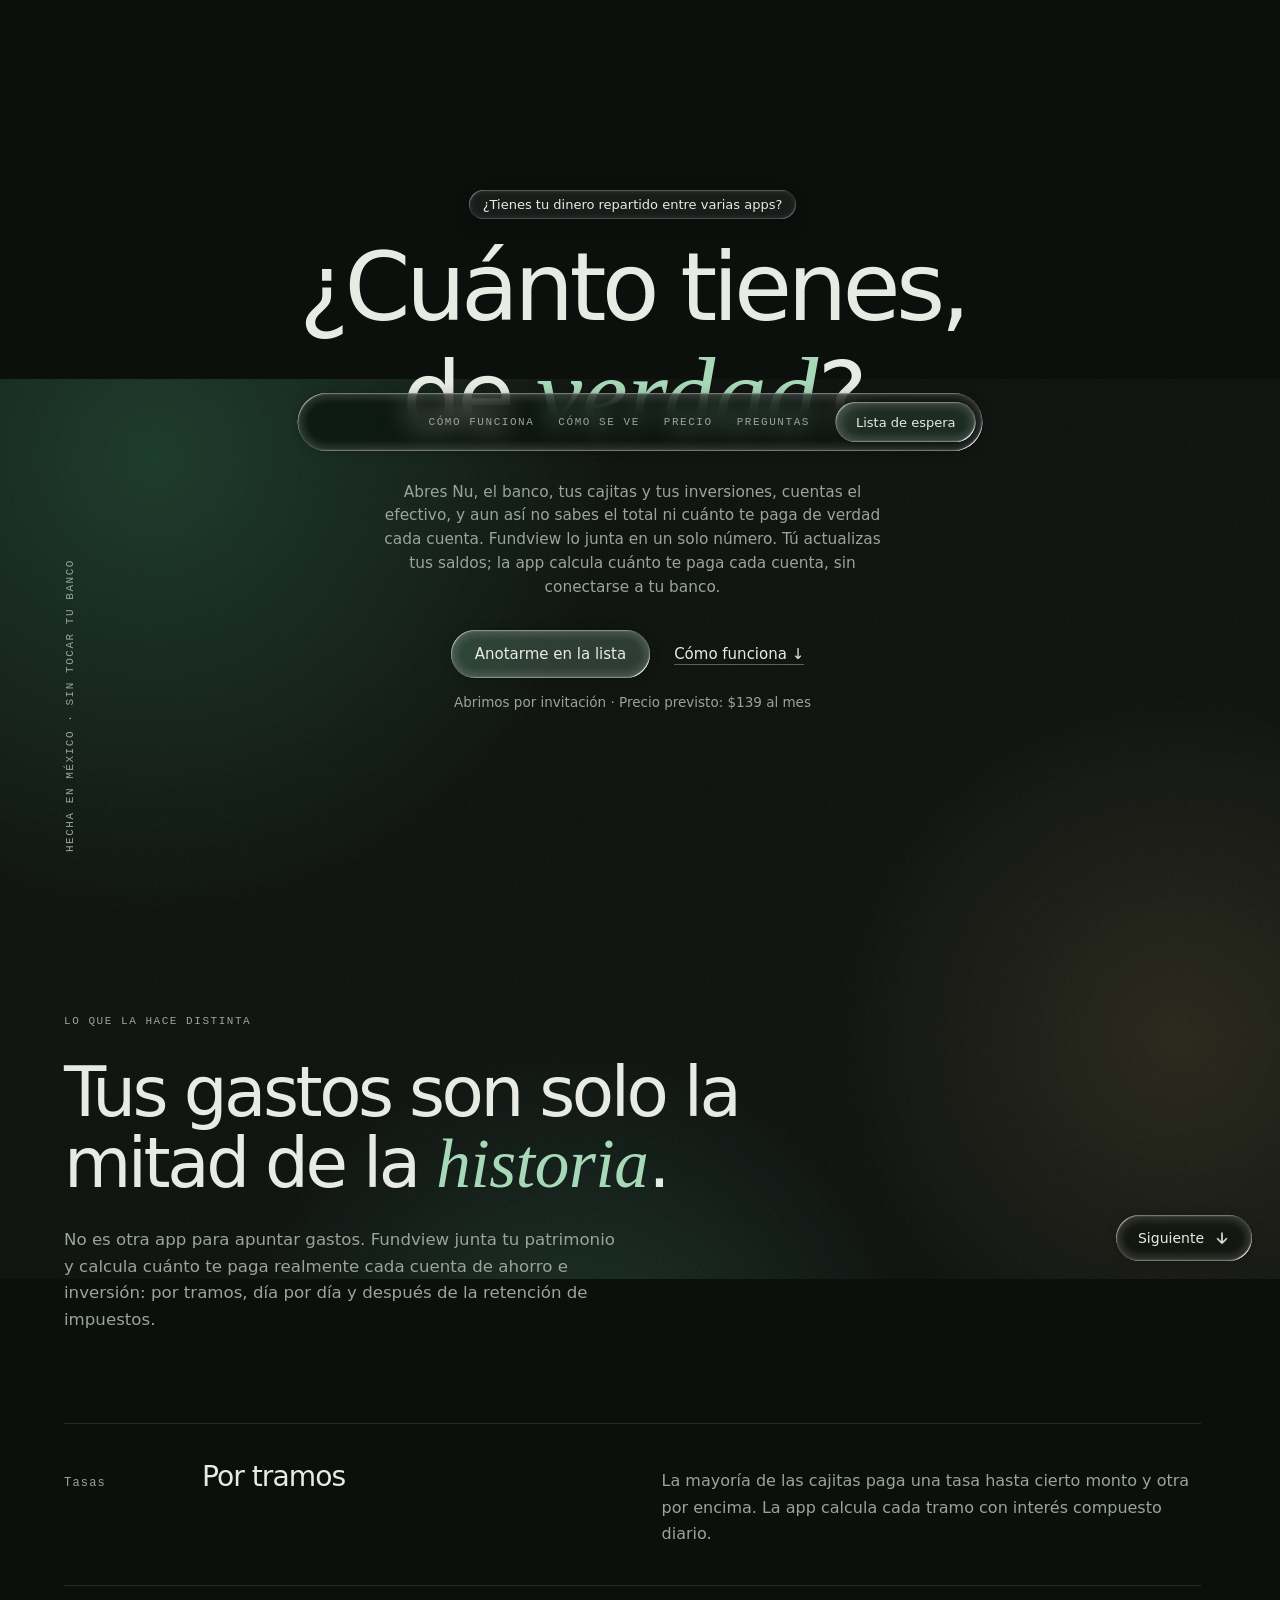
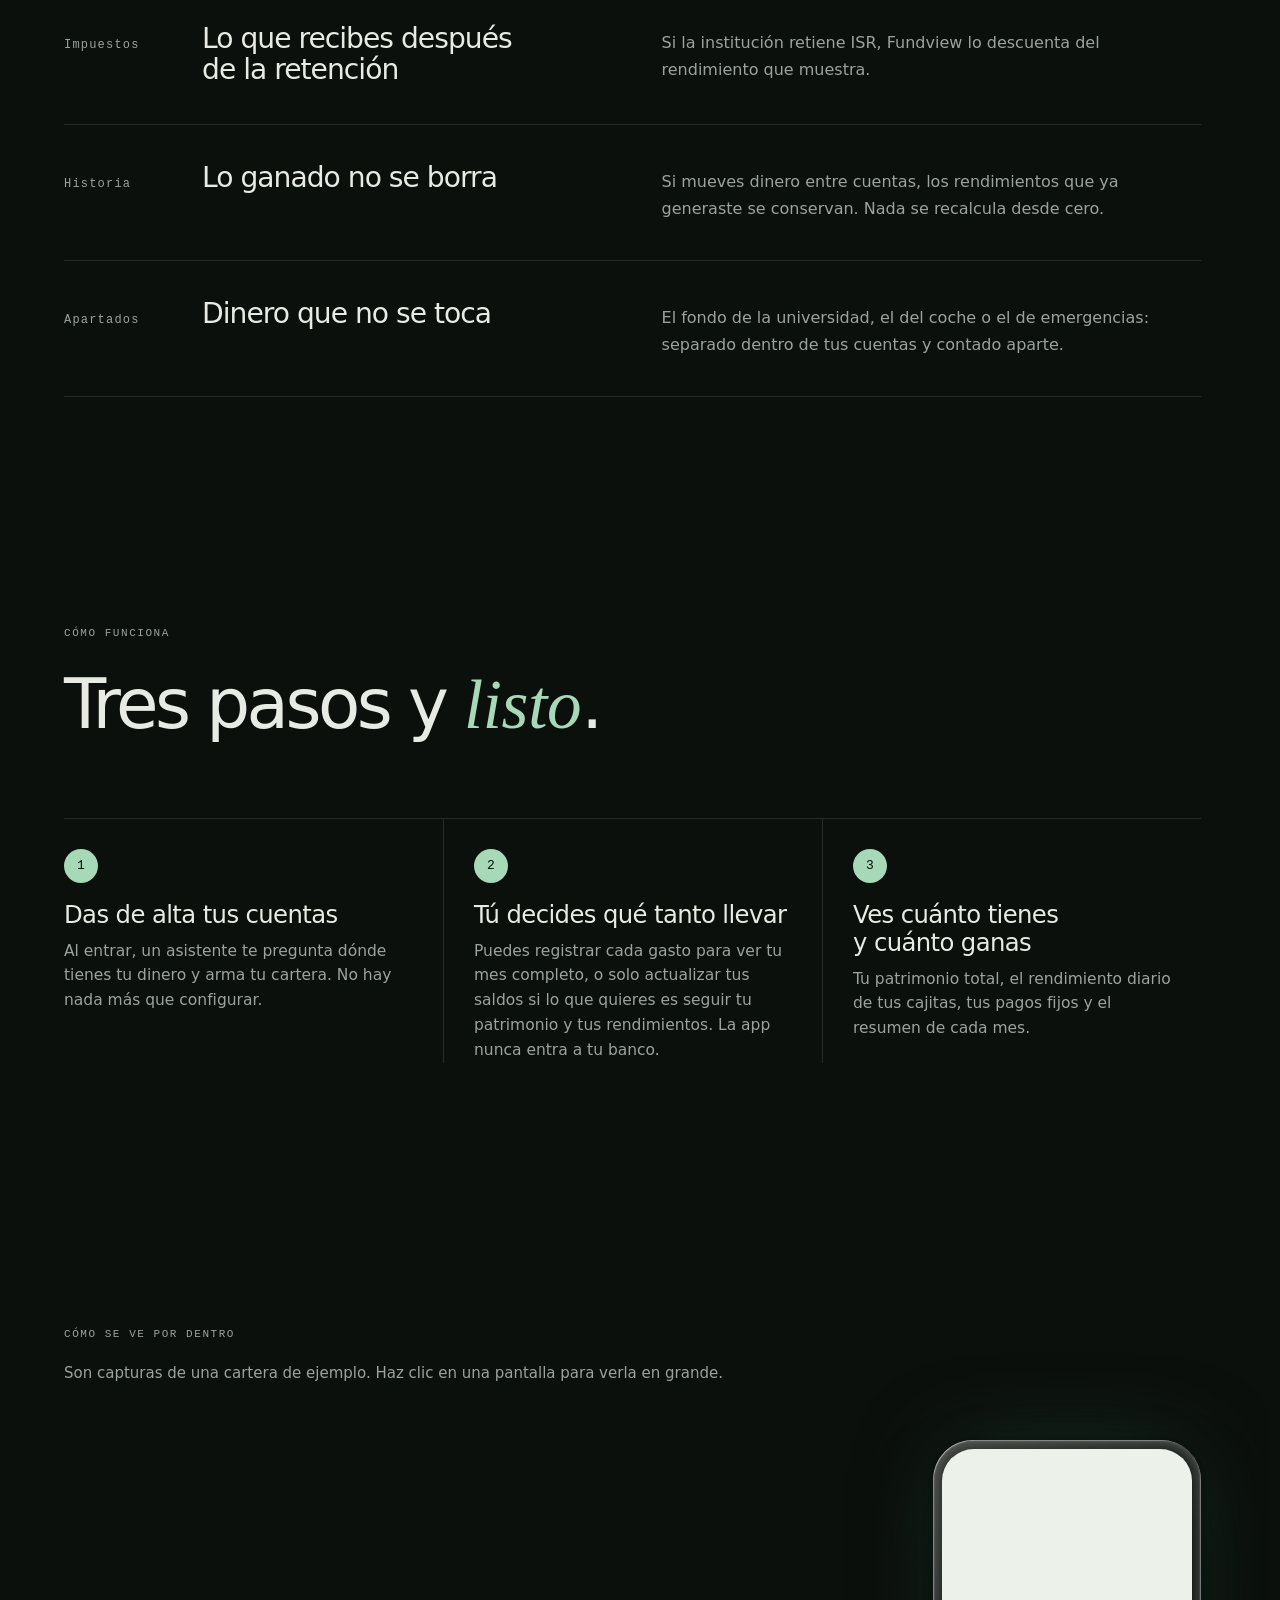
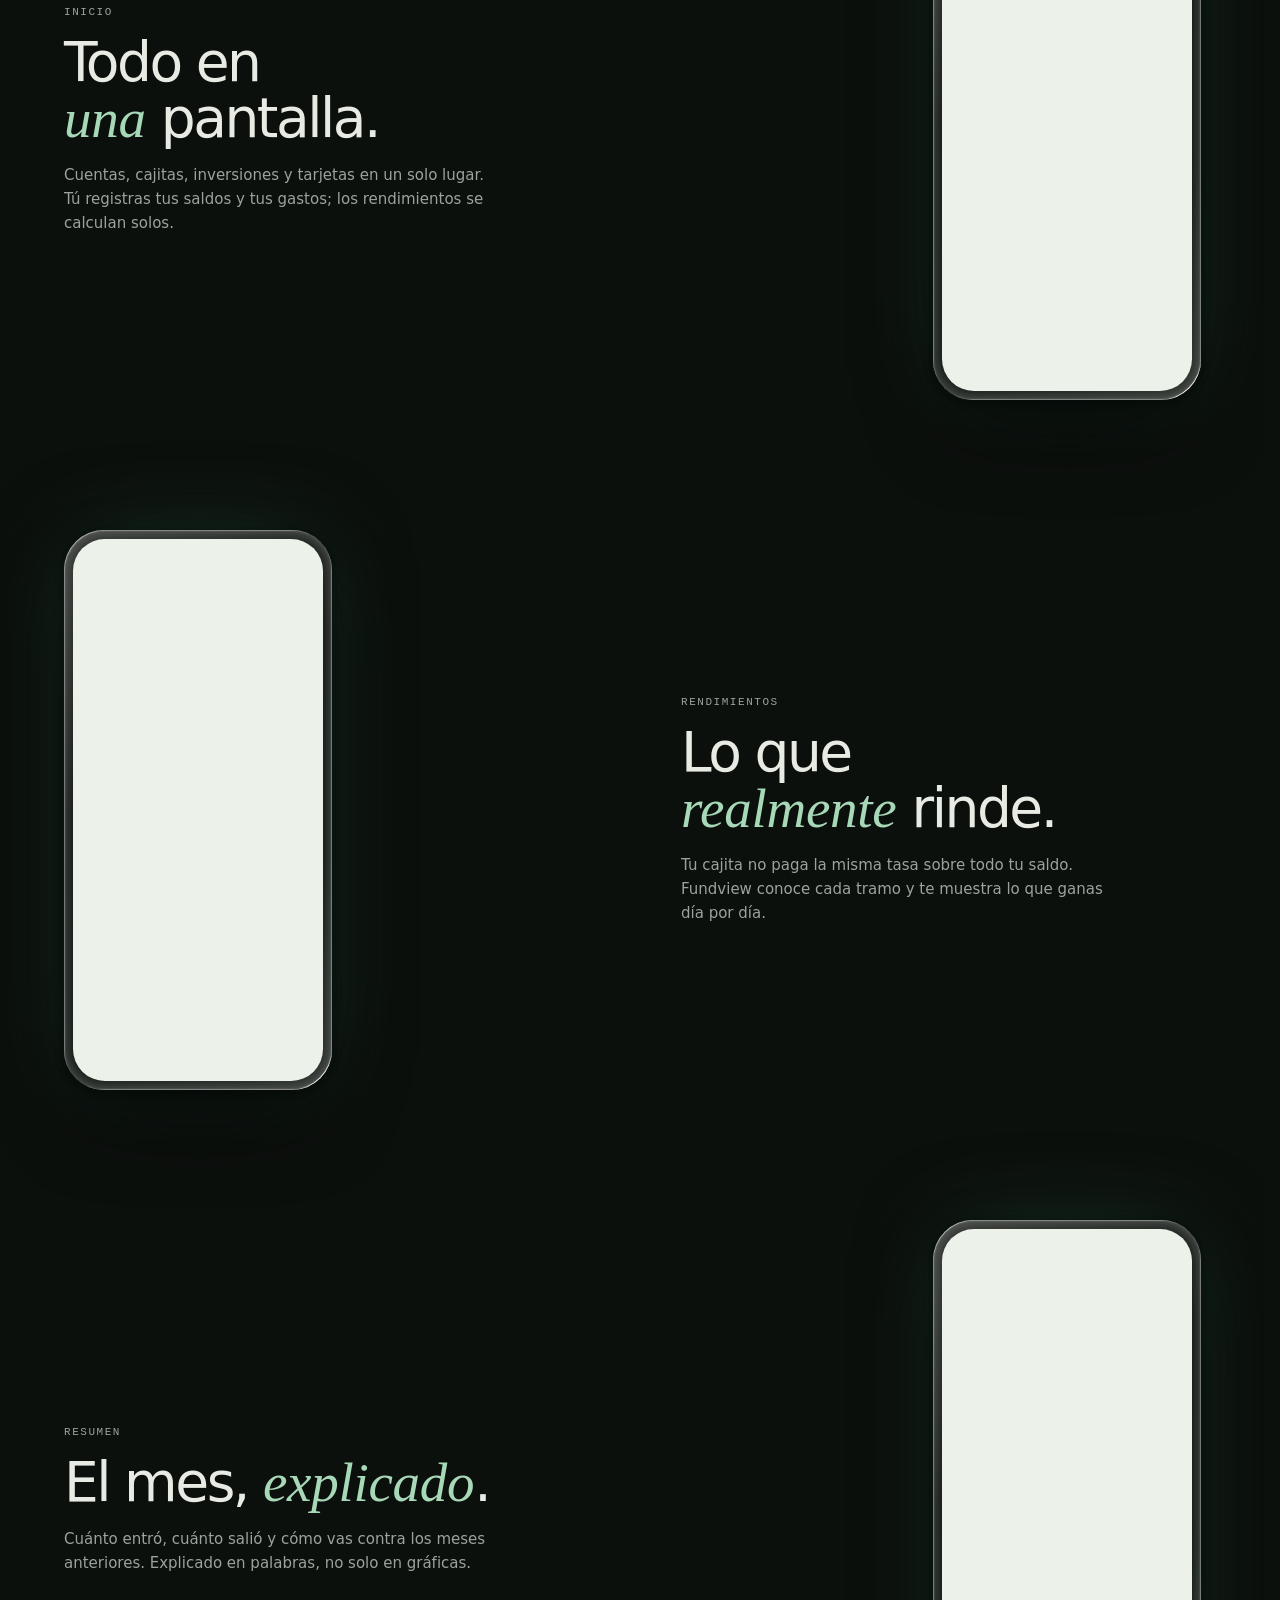
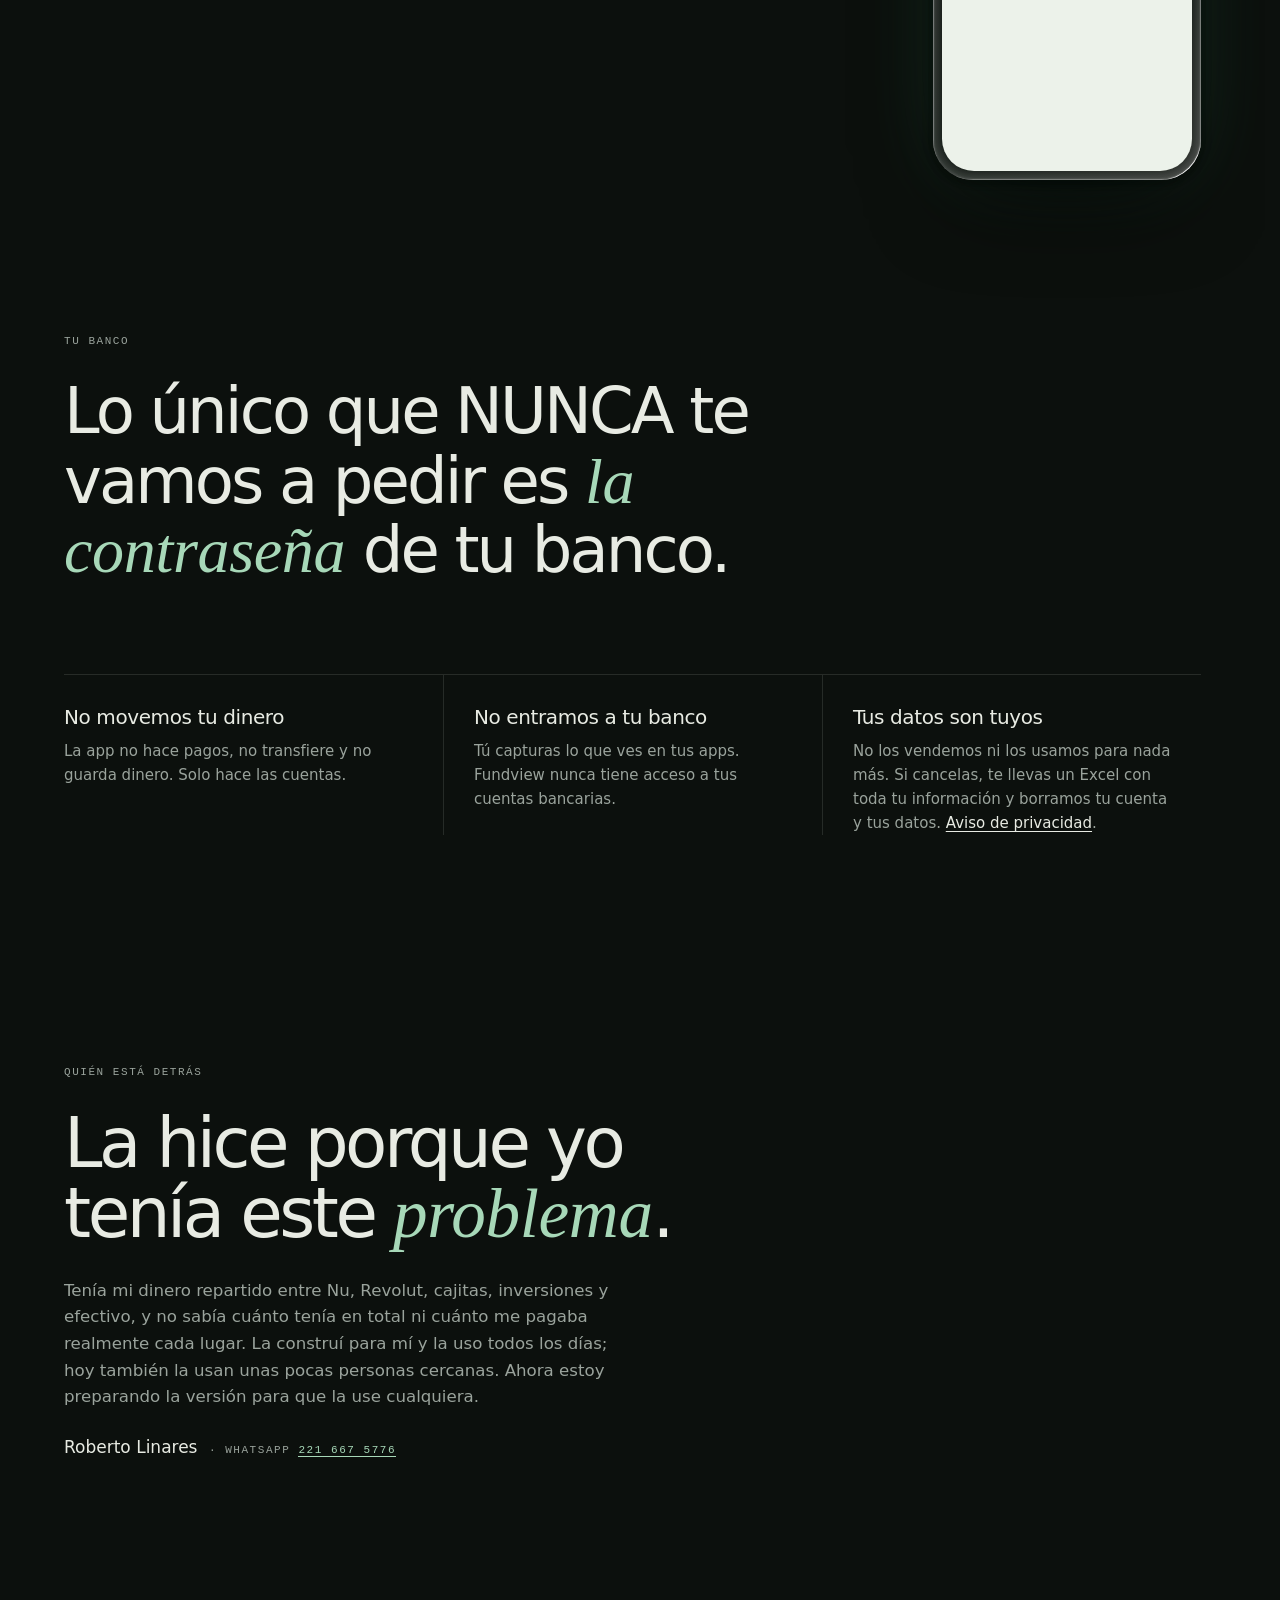
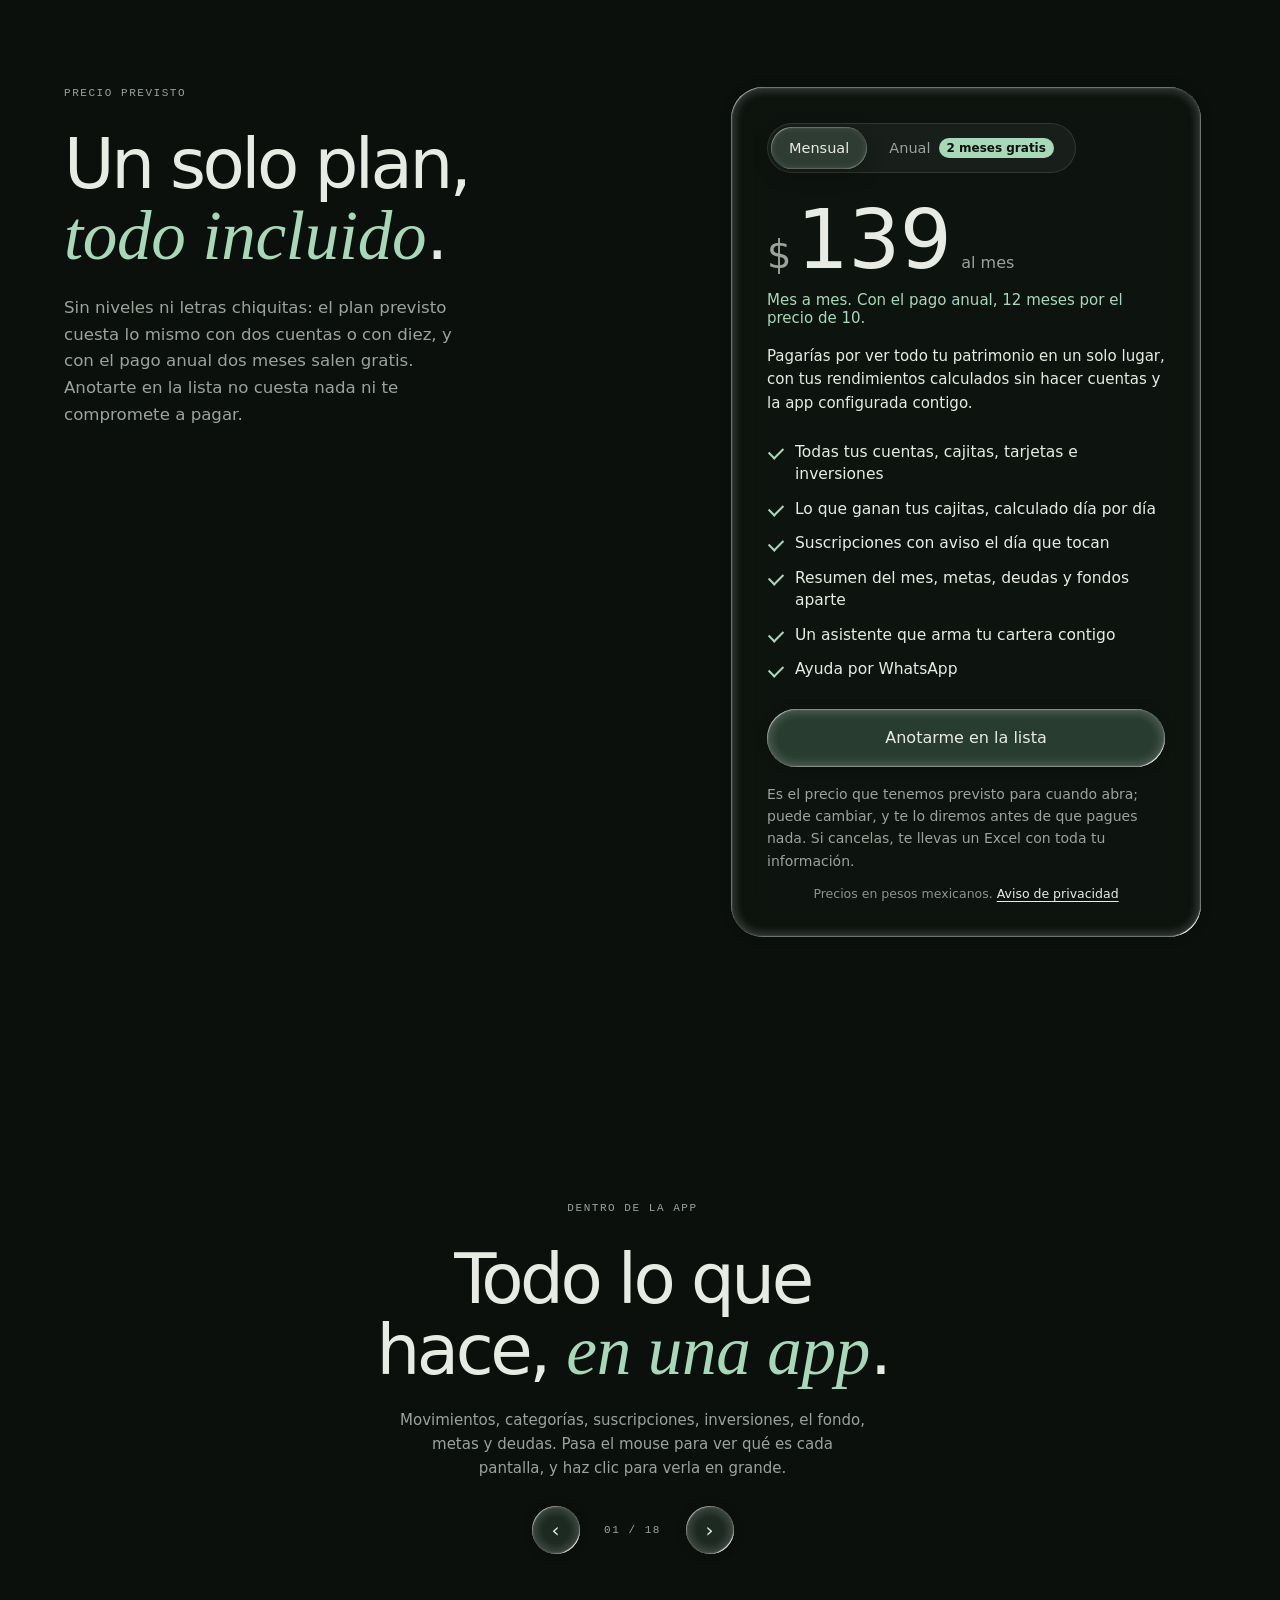
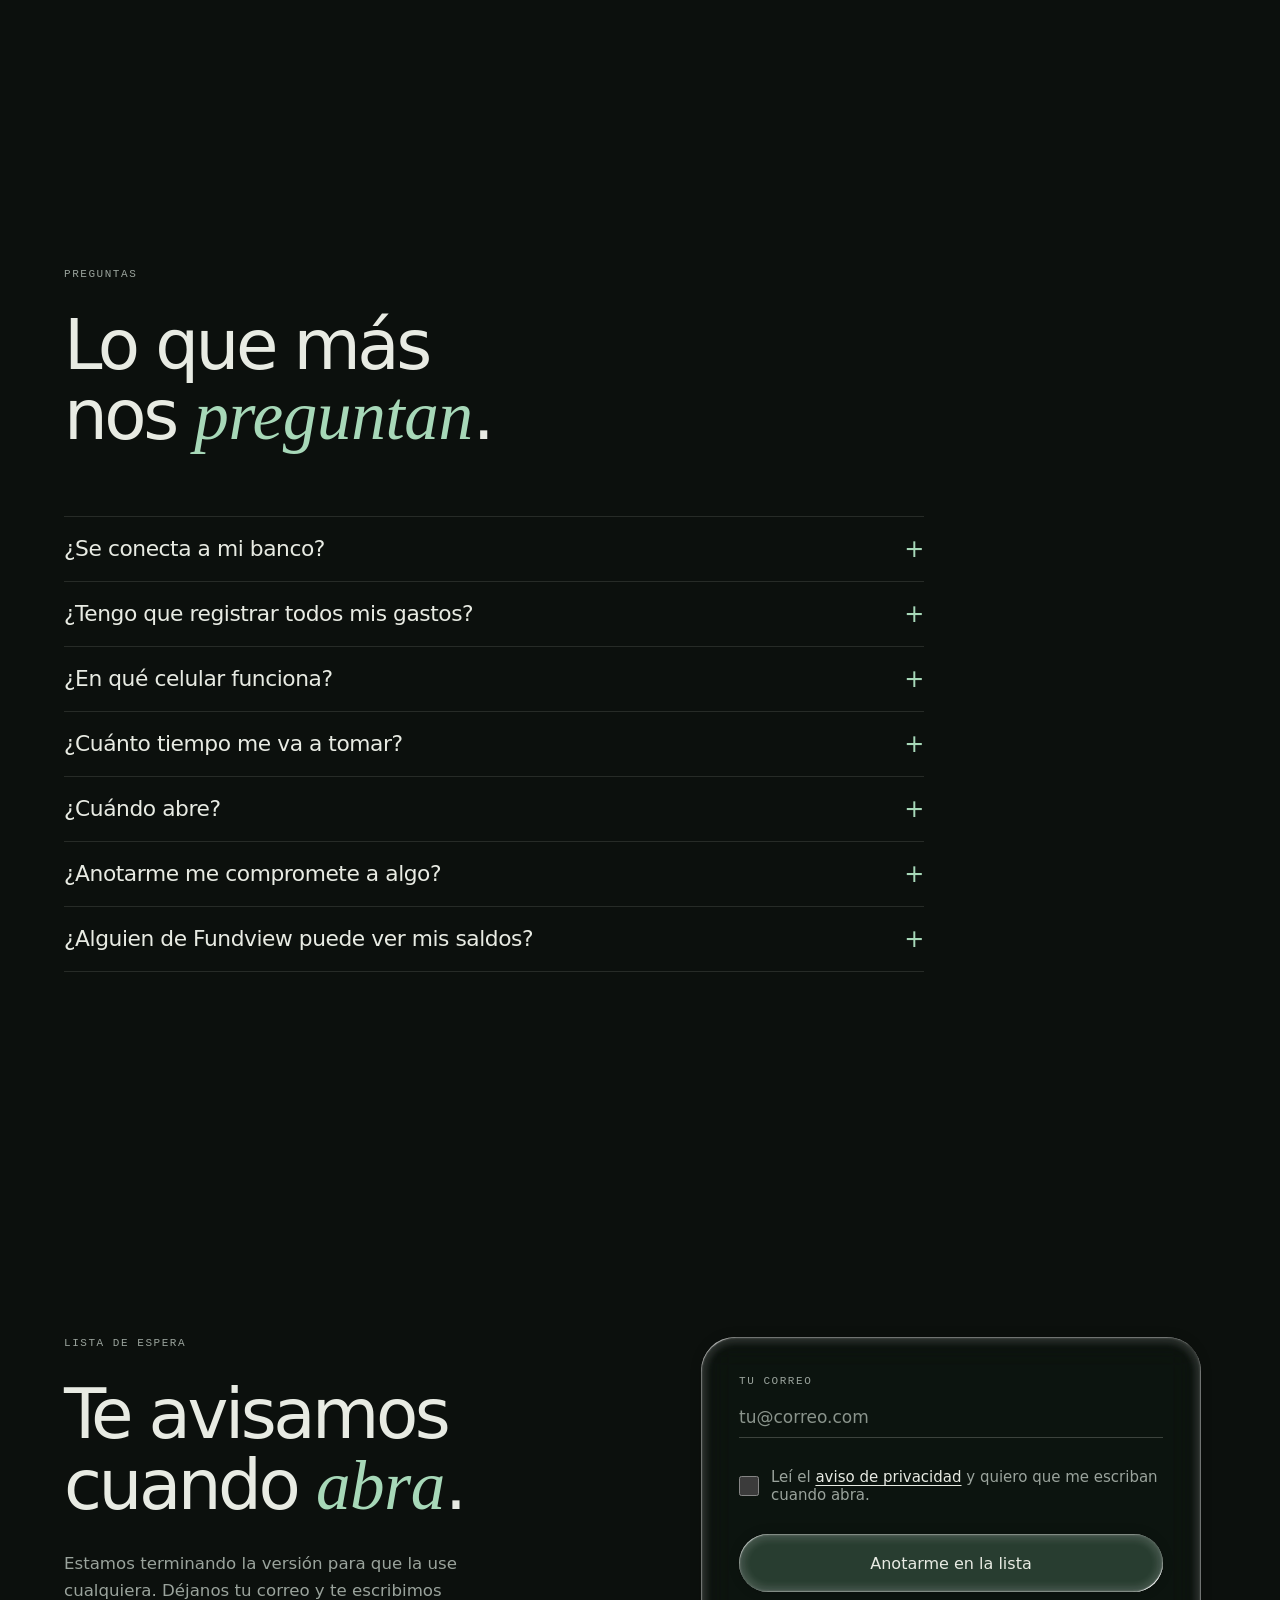
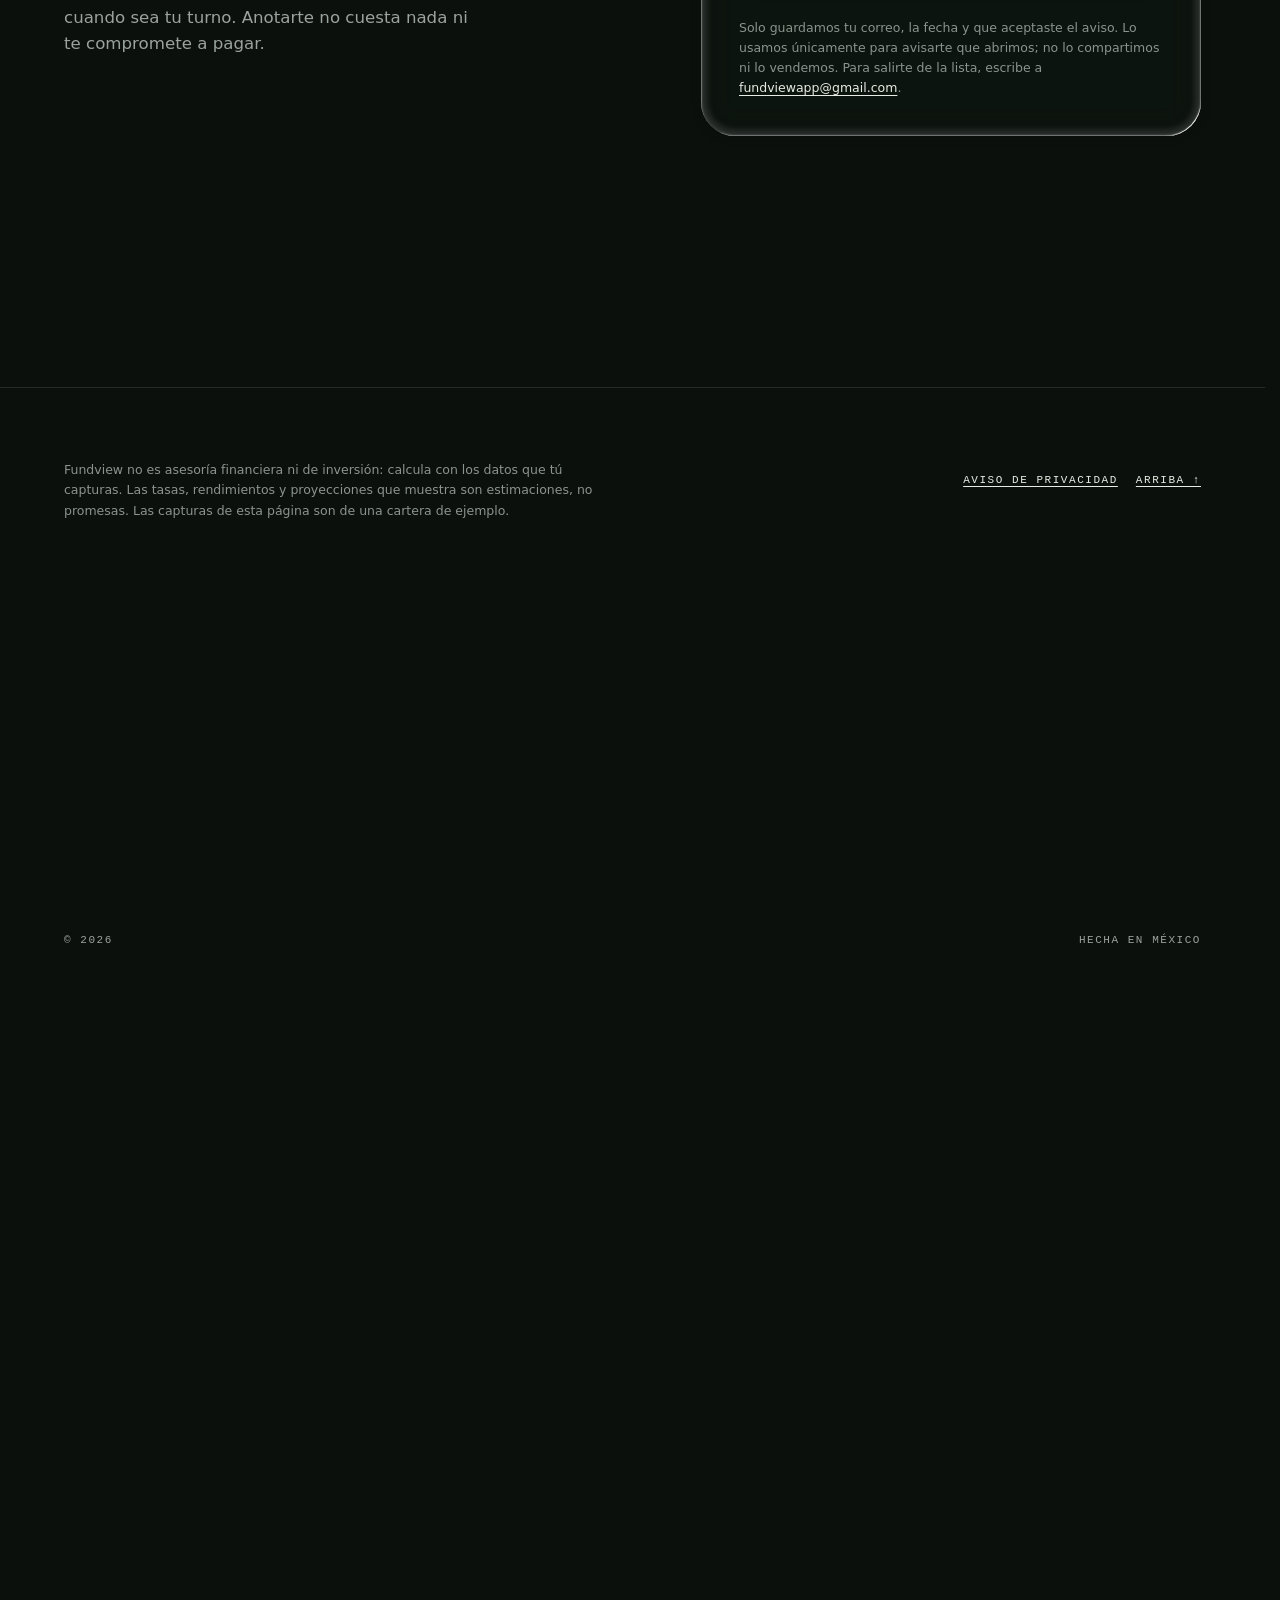
==== index.html @ d8552a8b "Marca nueva en la landing: firma de la dona en el menu y el pie, favicon e icono para iPhone del kit" ====
<!doctype html>
<html lang="es">
<head>
<meta charset="utf-8">
<meta name="viewport" content="width=device-width, initial-scale=1, viewport-fit=cover">
<title>Fundview</title>
<meta name="description" content="Tus cuentas, cajitas e inversiones en una sola pantalla, con tu patrimonio total y lo que has ganado. Sin pedirte la contraseña de tu banco.">
<meta name="theme-color" content="#0c100d">
<!-- seguridad: solo archivos de este sitio; sin scripts ni estilos en línea -->
<meta http-equiv="Content-Security-Policy" content="default-src 'none'; script-src 'self'; style-src 'self'; font-src 'self'; img-src 'self' data:; connect-src https://firestore.googleapis.com; worker-src 'none'; object-src 'none'; base-uri 'none'; form-action 'none'">
<meta name="referrer" content="strict-origin-when-cross-origin">
<!-- que los buscadores no la indexen todavía -->
<meta name="robots" content="noindex, nofollow">
<!-- la tarjeta que sale al mandar la liga por WhatsApp -->
<meta property="og:type" content="website">
<meta property="og:title" content="Fundview — ¿Cuánto tienes, de verdad?">
<meta property="og:description" content="Nu, Revolut, tus cajitas, tus inversiones y tu efectivo en una sola pantalla, y cuánto has ganado.">
<meta property="og:url" content="https://fundview.mx/">
<meta property="og:image" content="https://fundview.mx/og.jpg">
<meta property="og:image:width" content="1200">
<meta property="og:image:height" content="630">
<meta property="og:locale" content="es_MX">
<meta name="twitter:card" content="summary_large_image">
<link rel="icon" href="favicon.ico" sizes="32x32">
<link rel="icon" href="favicon.svg" type="image/svg+xml">
<link rel="apple-touch-icon" href="apple-touch-icon.png">
<link rel="stylesheet" href="estilos.css">
</head>
<body>

<svg class="svg-filtros" width="0" height="0" aria-hidden="true" focusable="false"><defs id="filtros-vidrio"></defs></svg>

<div class="ambiente" aria-hidden="true"><div class="blob b1"></div><div class="blob b2"></div><div class="blob b3"></div><div class="grano"></div></div>
<div class="progreso" aria-hidden="true"><i></i></div>

<header class="nav vidrio" id="nav">
  <a class="marca" href="#top"><img src="assets/marca/fundview-horizontal-oscuro.svg" alt="Fundview" width="83" height="24"></a>
  <nav class="nav-links" aria-label="Secciones">
    <a href="#como">Cómo funciona</a>
    <a href="#dentro">Cómo se ve</a>
    <a href="#precio">Precio</a>
    <a href="#preguntas">Preguntas</a>
  </nav>
  <a class="liquido vidrio" href="#lugar">Lista de espera</a>
  <button class="menu-btn" id="menu-btn" type="button" aria-expanded="false" aria-controls="menu-panel" aria-label="Abrir el menú"><span></span><span></span></button>
</header>
<nav class="menu-panel vidrio" id="menu-panel" aria-label="Menú" hidden>
  <a href="#como">Cómo funciona</a>
  <a href="#dentro">Cómo se ve</a>
  <a href="#todo">Todo lo que hace</a>
  <a href="#precio">Precio</a>
  <a href="#preguntas">Preguntas</a>
  <a href="#lugar">Anotarme en la lista</a>
</nav>

<main>

  <!-- 1 · hero -->
  <section class="hero" id="top">
    <div class="orbita" aria-hidden="true">
      <svg class="anillos" id="anillos">
        <defs>
          <linearGradient id="gradRayo" gradientUnits="userSpaceOnUse" x1="0" y1="0" x2="1" y2="0">
            <stop offset="0" stop-color="#a7d8b8" stop-opacity="0"/>
            <stop offset="1" stop-color="#a7d8b8" stop-opacity=".7"/>
          </linearGradient>
        </defs>
        <ellipse id="anilloA"/><ellipse id="anilloB"/>
        <g id="rayos"></g><g id="chispas"></g>
      </svg>
      <div id="chips"></div>
    </div>
    <div class="destello" aria-hidden="true"></div>

    <div class="hero-centro">
      <p class="hero-eyebrow"><span>¿Tienes tu dinero repartido entre varias apps?</span></p>
      <h1 class="hero-titulo">
        <span class="linea"><span>¿Cuánto tienes,</span></span>
        <span class="linea"><span>de <em>verdad</em>?</span></span>
      </h1>
      <p class="hero-sub"><span>Abres Nu, el banco, tus cajitas y tus inversiones, cuentas el efectivo, y aun así no sabes el total ni cuánto te paga de verdad cada cuenta. Fundview lo junta en un solo número. Tú actualizas tus saldos; la app calcula cuánto te paga cada cuenta, sin conectarse a tu banco.</span></p>
      <div class="hero-ctas">
        <a class="liquido vidrio medio" href="#lugar">Anotarme en la lista</a>
        <a class="boton-texto" href="#como">Cómo funciona ↓</a>
      </div>
      <p class="hero-precio">Abrimos por invitación · Precio previsto: $139 al mes</p>
    </div>

    <div class="numero-wrap">
      <div class="numero-in">
        <span class="numero-ejemplo">Cartera de ejemplo</span>
        <div class="numero" id="numero" aria-hidden="true"><span class="signo">$</span>0<span class="cent">.00</span></div>
        <div class="numero-et">Así se ve todo tu dinero, en un número</div>
        <div class="numero-ganado" id="ganado">+$14,884.64 <span>ganado este año</span></div>
      </div>
    </div>

    <div class="hero-capa">
      <div class="vertical mono">Hecha en México · Sin tocar tu banco</div>
    </div>
  </section>

  <!-- 1b · lo que la hace distinta -->
  <section class="seccion" id="distinta">
    <span class="kicker mono" data-rev>Lo que la hace distinta</span>
    <h2 class="titulo-grande" data-rev>Tus gastos son solo la mitad de la <em>historia</em>.</h2>
    <p class="lead" data-rev>No es otra app para apuntar gastos. Fundview junta tu patrimonio y calcula cuánto te paga realmente cada cuenta de ahorro e inversión: por tramos, día por día y después de la retención de impuestos.</p>
    <div class="filas">
      <div class="fila" data-rev><span class="n">Tasas</span><h3>Por tramos</h3>
        <p>La mayoría de las cajitas paga una tasa hasta cierto monto y otra por encima. La app calcula cada tramo con interés compuesto diario.</p></div>
      <div class="fila" data-rev><span class="n">Impuestos</span><h3>Lo que recibes después de la retención</h3>
        <p>Si la institución retiene ISR, Fundview lo descuenta del rendimiento que muestra.</p></div>
      <div class="fila" data-rev><span class="n">Historia</span><h3>Lo ganado no se borra</h3>
        <p>Si mueves dinero entre cuentas, los rendimientos que ya generaste se conservan. Nada se recalcula desde cero.</p></div>
      <div class="fila" data-rev><span class="n">Apartados</span><h3>Dinero que no se toca</h3>
        <p>El fondo de la universidad, el del coche o el de emergencias: separado dentro de tus cuentas y contado aparte.</p></div>
    </div>
  </section>

  <!-- 1c · cómo funciona -->
  <section class="seccion como" id="como">
    <span class="kicker mono" data-rev>Cómo funciona</span>
    <h2 class="titulo-grande" data-rev>Tres pasos y <em>listo</em>.</h2>
    <ol class="pasos">
      <li class="paso" data-rev><span class="n">1</span><h3>Das de alta tus cuentas</h3>
        <p>Al entrar, un asistente te pregunta dónde tienes tu dinero y arma tu cartera. No hay nada más que configurar.</p></li>
      <li class="paso" data-rev><span class="n">2</span><h3>Tú decides qué tanto llevar</h3>
        <p>Puedes registrar cada gasto para ver tu mes completo, o solo actualizar tus saldos si lo que quieres es seguir tu patrimonio y tus rendimientos. La app nunca entra a tu banco.</p></li>
      <li class="paso" data-rev><span class="n">3</span><h3>Ves cuánto tienes y cuánto ganas</h3>
        <p>Tu patrimonio total, el rendimiento diario de tus cajitas, tus pagos fijos y el resumen de cada mes.</p></li>
    </ol>
  </section>

  <!-- 2 · por dentro -->
  <section class="dentro" id="dentro">
    <div class="dentro-kicker mono"><span>Cómo se ve por dentro</span></div>
    <p class="nota-caps">Son capturas de una cartera de ejemplo. <span class="solo-fino">Haz clic en una pantalla</span><span class="solo-tactil">Toca una pantalla</span> para verla en grande.</p>
    <div class="dentro-grid">
      <div class="capitulos">
        <article class="cap">
          <div class="cap-txt">
            <span class="num mono">Inicio</span>
            <h2>Todo en <em>una</em> pantalla.</h2>
            <p>Cuentas, cajitas, inversiones y tarjetas en un solo lugar. Tú registras tus saldos y tus gastos; los rendimientos se calculan solos.</p>
          </div>
          <button class="mini-tel" type="button" aria-label="Ver en grande: inicio"><img src="assets/grandes/01.webp" alt="Inicio de Fundview con el total de una cartera de ejemplo" loading="lazy"></button>
        </article>
        <article class="cap">
          <div class="cap-txt">
            <span class="num mono">Rendimientos</span>
            <h2>Lo que <em>realmente</em> rinde.</h2>
            <p>Tu cajita no paga la misma tasa sobre todo tu saldo. Fundview conoce cada tramo y te muestra lo que ganas día por día.</p>
          </div>
          <button class="mini-tel" type="button" aria-label="Ver en grande: rendimientos"><img src="assets/grandes/03.webp" alt="Cuentas con su rendimiento por tramos" loading="lazy"></button>
        </article>
        <article class="cap">
          <div class="cap-txt">
            <span class="num mono">Resumen</span>
            <h2>El mes, <em>explicado</em>.</h2>
            <p>Cuánto entró, cuánto salió y cómo vas contra los meses anteriores. Explicado en palabras, no solo en gráficas.</p>
          </div>
          <button class="mini-tel" type="button" aria-label="Ver en grande: resumen"><img src="assets/grandes/13.webp" alt="Resumen y cierre del mes" loading="lazy"></button>
        </article>
      </div>
      <div class="escena">
        <div class="t-entrada">
          <div class="telefono" id="telefono" role="button" tabindex="0" aria-label="Ver esta pantalla en grande">
            <div class="pantalla">
              <div class="barra-estado" aria-hidden="true"><span class="hora">9:41</span><span class="isla"></span>
                <span class="ico">
                  <svg class="senal" viewBox="0 0 17 11"><rect x="0" y="7" width="3" height="4" rx=".8"/><rect x="4.6" y="4.9" width="3" height="6.1" rx=".8"/><rect x="9.2" y="2.5" width="3" height="8.5" rx=".8"/><rect x="13.8" y="0" width="3" height="11" rx=".8"/></svg>
                  <svg class="wifi" viewBox="0 0 16 11.5"><path d="M8 2.3c2.4 0 4.6.9 6.3 2.5L15.6 3.5A10.3 10.3 0 0 0 8 .5 10.3 10.3 0 0 0 .4 3.5l1.3 1.3A8.9 8.9 0 0 1 8 2.3Z"/><path d="M8 5.6c1.5 0 2.9.6 4 1.5l1.3-1.3A7.4 7.4 0 0 0 8 3.8a7.4 7.4 0 0 0-5.3 2l1.3 1.3c1.1-.9 2.5-1.5 4-1.5Z"/><path d="M8 8.9c.7 0 1.3.3 1.8.7L8 11.5 6.2 9.6c.5-.4 1.1-.7 1.8-.7Z"/></svg>
                  <svg class="bateria" viewBox="0 0 27 12.5"><rect x=".6" y=".6" width="22.8" height="11.3" rx="3.4" fill="none" stroke="#1a2e22" stroke-opacity=".38" stroke-width="1.1"/><rect x="2.4" y="2.4" width="19.2" height="7.7" rx="2"/><path d="M25 4.2v4.1c.9-.3 1.5-1.1 1.5-2S25.9 4.5 25 4.2Z" fill-opacity=".42"/></svg>
                </span></div>
              <div class="pantallas">
                <img class="scr" src="assets/grandes/01.webp" alt="Inicio de Fundview con el total de una cartera de ejemplo">
                <img class="scr" src="assets/grandes/03.webp" alt="Cuentas con su rendimiento por tramos" loading="lazy">
                <img class="scr" src="assets/grandes/13.webp" alt="Resumen y cierre del mes" loading="lazy">
              </div>
            </div>
            <div class="reflejo"></div>
          </div>
        </div>
        <div class="nota-ejemplo mono">Capturas de una cartera de ejemplo · <span class="solo-fino">Haz clic</span><span class="solo-tactil">Toca</span> para verla en grande</div>
      </div>
    </div>
    <!-- las pestañas van abajo, junto a la barra de avance: arriba se veían como un segundo menú encima del teléfono -->
    <nav class="cap-tabs" aria-label="Capítulos">
      <button class="cap-tab" type="button" data-cap="0" aria-current="true">Inicio</button>
      <button class="cap-tab" type="button" data-cap="1">Rendimientos</button>
      <button class="cap-tab" type="button" data-cap="2">Resumen</button>
    </nav>
    <div class="barra-caps" aria-hidden="true"><i id="barraCaps"></i></div>
  </section>

  <!-- 5 · confianza -->
  <section class="seccion" id="confianza">
    <span class="kicker mono" data-rev>Tu banco</span>
    <p class="frase" id="frase">Lo único que NUNCA te vamos a pedir es <em>la contraseña</em> de tu banco.</p>
    <div class="garantias">
      <div class="garantia" data-rev><h3>No movemos tu dinero</h3><p>La app no hace pagos, no transfiere y no guarda dinero. Solo hace las cuentas.</p></div>
      <div class="garantia" data-rev><h3>No entramos a tu banco</h3><p>Tú capturas lo que ves en tus apps. Fundview nunca tiene acceso a tus cuentas bancarias.</p></div>
      <div class="garantia" data-rev><h3>Tus datos son tuyos</h3><p>No los vendemos ni los usamos para nada más. Si cancelas, te llevas un Excel con toda tu información y borramos tu cuenta y tus datos. <a href="legal.html#aviso">Aviso de privacidad</a>.</p></div>
    </div>
  </section>

  <!-- 5a · quién está detrás -->
  <section class="seccion" id="quien">
    <span class="kicker mono" data-rev>Quién está detrás</span>
    <h2 class="titulo-grande" data-rev>La hice porque yo tenía este <em>problema</em>.</h2>
    <p class="lead" data-rev>Tenía mi dinero repartido entre Nu, Revolut, cajitas, inversiones y efectivo, y no sabía cuánto tenía en total ni cuánto me pagaba realmente cada lugar. La construí para mí y la uso todos los días; hoy también la usan unas pocas personas cercanas. Ahora estoy preparando la versión para que la use cualquiera.</p>
    <p class="firma" data-rev>Roberto Linares <span class="mono">· WhatsApp <a href="https://wa.me/522216675776" target="_blank" rel="noopener">221 667 5776</a></span></p>
  </section>

  <!-- 5b · precio -->
  <section class="seccion" id="precio">
    <div class="precio-grid">
      <div class="precio-txt">
        <span class="kicker mono" data-rev>Precio previsto</span>
        <h2 class="titulo-grande" data-rev>Un solo plan, <em>todo incluido</em>.</h2>
        <p data-rev>Sin niveles ni letras chiquitas: el plan previsto cuesta lo mismo con dos cuentas o con diez, y con el pago anual dos meses salen gratis. Anotarte en la lista no cuesta nada ni te compromete a pagar.</p>
      </div>
      <div class="plan vidrio" data-rev>
        <div class="plan-toggle" role="group" aria-label="Periodo de pago previsto">
          <button type="button" id="p-mensual" aria-pressed="true">Mensual</button>
          <button type="button" id="p-anual" aria-pressed="false">Anual <span class="ahorro">2 meses gratis</span></button>
        </div>
        <div class="plan-precio"><span class="signo">$</span><span id="p-monto">139</span><span class="per" id="p-per">al mes</span></div>
        <p class="plan-nota" id="p-nota" aria-live="polite">Mes a mes. Con el pago anual, 12 meses por el precio de 10.</p>
        <p class="plan-valor">Pagarías por ver todo tu patrimonio en un solo lugar, con tus rendimientos calculados sin hacer cuentas y la app configurada contigo.</p>
        <ul class="plan-lista">
          <li>Todas tus cuentas, cajitas, tarjetas e inversiones</li>
          <li>Lo que ganan tus cajitas, calculado día por día</li>
          <li>Suscripciones con aviso el día que tocan</li>
          <li>Resumen del mes, metas, deudas y fondos aparte</li>
          <li>Un asistente que arma tu cartera contigo</li>
          <li>Ayuda por WhatsApp</li>
        </ul>
        <a class="liquido vidrio grande" href="#lugar" id="p-cta">Anotarme en la lista</a>
        <p class="plan-condiciones">Es el precio que tenemos previsto para cuando abra; puede cambiar, y te lo diremos antes de que pagues nada. Si cancelas, te llevas un Excel con toda tu información.</p>
        <p class="plan-pie">Precios en pesos mexicanos. <a href="legal.html#aviso">Aviso de privacidad</a></p>
      </div>
    </div>
  </section>

  <!-- 5c · todo lo que hace -->
  <section class="galeria" id="todo">
    <div class="gal-intro" aria-hidden="true"><p class="gal-grande">Y todo<br>lo demás.</p><p class="mono">Suscripciones, inversiones, metas y deudas</p></div>
    <div class="gal-arco-txt">
      <span class="kicker mono">Dentro de la app</span>
      <h2 class="titulo-grande">Todo lo que hace, <em>en una app</em>.</h2>
      <p>Movimientos, categorías, suscripciones, inversiones, el fondo, metas y deudas.
        <span class="solo-fino">Pasa el mouse para ver qué es cada pantalla, y haz clic para verla en grande.</span><span class="solo-tactil">Desliza de lado para verlas y toca una para verla en grande.</span></p>
    </div>
    <div class="gal-nav">
      <button class="liquido vidrio gal-flecha" id="gal-ant" type="button" aria-label="Pantalla anterior">‹</button>
      <span class="mono" id="gal-cuenta">01 / 18</span>
      <button class="liquido vidrio gal-flecha" id="gal-sig" type="button" aria-label="Siguiente pantalla">›</button>
    </div>
    <!-- lo horizontal es del carrusel (nativo); lo vertical sigue siendo de la página -->
    <div class="gal-cartas" id="cartas" data-lenis-prevent-horizontal></div>
  </section>

  <!-- 5d · preguntas -->
  <section class="seccion" id="preguntas">
    <span class="kicker mono" data-rev>Preguntas</span>
    <h2 class="titulo-grande" data-rev>Lo que más nos <em>preguntan</em>.</h2>
    <div class="preguntas" data-rev>
      <details><summary>¿Se conecta a mi banco?</summary>
        <p>No. Tú registras tus saldos y tus gastos; la app nunca te pide contraseñas ni entra a tus cuentas. Los rendimientos de tus cajitas se calculan solos, y el precio de tus acciones se actualiza cuando la conexión con el mercado responde.</p></details>
      <details><summary>¿Tengo que registrar todos mis gastos?</summary>
        <p>No. Puedes usar Fundview solo para mantener al día tus saldos y seguir tu patrimonio y tus rendimientos. Registrar gastos es opcional, si también quieres el detalle de cada mes.</p></details>
      <details><summary>¿En qué celular funciona?</summary>
        <p>En cualquiera: iPhone, Android o computadora. Es una app web: se abre desde el navegador y se agrega a la pantalla de inicio como cualquier otra app. No se descarga de ninguna tienda.</p></details>
      <details><summary>¿Cuánto tiempo me va a tomar?</summary>
        <p>Unos minutos al principio, con el asistente. Después, registrar un gasto toma unos segundos.</p></details>
      <details><summary>¿Cuándo abre?</summary>
        <p>Estamos terminando la versión para que la use cualquiera. Abrimos por invitación, en el orden de la lista, y te escribimos al correo que dejes. No te vamos a mandar nada más.</p></details>
      <details><summary>¿Anotarme me compromete a algo?</summary>
        <p>No. Anotarte no cuesta nada y no te obliga a pagar. Cuando te toque decides si entras. Si ya no quieres estar en la lista, escríbenos y te borramos.</p></details>
      <details><summary>¿Alguien de Fundview puede ver mis saldos?</summary>
        <p>En la versión de hoy, que usan unas pocas personas cercanas, el administrador tiene acceso técnico a la base de datos, y por eso lo decimos claro. La versión para todos la estamos construyendo para que tus datos se cifren en tu teléfono antes de guardarse, de modo que nadie más, ni nosotros, pueda leer tus saldos desde la base de datos. Cuando abra, su aviso de privacidad lo explicará con detalle. No vendemos tus datos ni los usamos para nada más.</p></details>
    </div>
  </section>

  <!-- 6 · el lugar -->
  <section class="seccion cta" id="lugar">
    <div class="cta-grid">
      <div class="cta-txt">
        <span class="kicker mono" data-rev>Lista de espera</span>
        <h2 class="titulo-grande" data-rev>Te avisamos cuando <em>abra</em>.</h2>
        <p data-rev>Estamos terminando la versión para que la use cualquiera. Déjanos tu correo y te escribimos cuando sea tu turno. Anotarte no cuesta nada ni te compromete a pagar.</p>
      </div>
      <form class="forma vidrio" id="forma" data-rev novalidate>
        <div class="forma-campos" id="f-campos">
        <label class="campo" for="f-correo"><span class="mono">Tu correo</span>
          <input type="email" id="f-correo" name="correo" autocomplete="email" inputmode="email" maxlength="254" placeholder="tu@correo.com" required aria-describedby="f-error"></label>
        <!-- trampa para robots: una persona no la ve ni la llena -->
        <div class="trampa" aria-hidden="true"><label for="f-ref">Déjalo vacío</label><input type="text" id="f-ref" name="ref_x7" tabindex="-1" autocomplete="off"></div>
        <label class="acepto" for="f-acepto"><input type="checkbox" id="f-acepto" aria-describedby="f-error"><span>Leí el <a href="legal.html#aviso" target="_blank" rel="noopener">aviso de privacidad</a> y quiero que me escriban cuando abra.</span></label>
        <p class="error" id="f-error" role="alert" hidden></p>
        <button class="liquido vidrio grande" id="f-enviar" type="submit">Anotarme en la lista</button>
        <p class="nota-forma">Solo guardamos tu correo, la fecha y que aceptaste el aviso. Lo usamos únicamente para avisarte que abrimos; no lo compartimos ni lo vendemos. Para salirte de la lista, escribe a <a href="mailto:fundviewapp@gmail.com">fundviewapp@gmail.com</a>.</p>
        </div>
        <div class="gracias" id="f-gracias" hidden>
          <h3 id="f-gracias-tit" tabindex="-1">Ya estás en la lista.</h3>
          <p>Cuando abramos, te escribimos a <strong id="f-gracias-correo"></strong>. El primer correo te pedirá que confirmes que quieres entrar; si no lo confirmas, te borramos de la lista.</p>
          <button class="boton-texto" type="button" id="f-volver">Anotar otro correo</button>
        </div>
      </form>
    </div>
  </section>

</main>

<footer class="pie">
  <div class="pie-filas">
    <p class="legal">Fundview no es asesoría financiera ni de inversión: calcula con los datos que tú capturas. Las tasas, rendimientos y proyecciones que muestra son estimaciones, no promesas. Las capturas de esta página son de una cartera de ejemplo.</p>
    <div class="pie-links mono"><a href="legal.html#aviso">Aviso de privacidad</a><a href="#top">Arriba ↑</a></div>
  </div>
  <img class="pie-gigante" src="assets/marca/fundview-horizontal-oscuro.svg" alt="" aria-hidden="true" width="880" height="256" loading="lazy">
  <div class="pie-bajo mono"><span>© 2026</span><span>Hecha en México</span></div>
</footer>

<button class="liquido vidrio siguiente" id="siguiente" type="button" aria-label="Ir a la siguiente parte"><span class="sig-txt">Siguiente</span>
  <svg viewBox="0 0 16 16" fill="none" stroke="currentColor" stroke-width="1.6" stroke-linecap="round" stroke-linejoin="round" aria-hidden="true"><path d="M8 3v10M3.5 8.5 8 13l4.5-4.5"/></svg></button>

<div class="visor" id="visor" role="dialog" aria-modal="true" aria-labelledby="visor-txt" data-lenis-prevent hidden>
  <div class="visor-fondo"></div>
  <div class="visor-scroll" id="visor-scroll">
    <figure class="visor-fig"><img id="visor-img" alt=""></figure>
  </div>
  <div class="visor-arriba">
    <span class="visor-titulo" id="visor-txt"></span>
    <button class="liquido vidrio visor-cerrar" id="visor-cerrar" type="button">Cerrar ✕</button>
  </div>
  <div class="visor-nav" id="visor-nav" hidden>
    <button class="liquido vidrio gal-flecha" id="visor-ant" type="button" aria-label="Pantalla anterior">‹</button>
    <span class="mono" id="visor-cuenta"></span>
    <button class="liquido vidrio gal-flecha" id="visor-sig" type="button" aria-label="Siguiente pantalla">›</button>
  </div>
</div>

<script src="assets/js/gsap.min.js" integrity="sha384-sG0Hv1tP1lZCk9KQmrIbY/XNwi+OY84GQqhMscbnsoBFqAz8KNCil1kvfL3Hbbk2"></script>
<script src="assets/js/ScrollTrigger.min.js" integrity="sha384-xNHNOfrykny9oFwnmpfNbkSc6isny38d1GZvTRVuFV0l9fTMIZKhULvomyQJSMRl"></script>
<script src="assets/js/lenis.min.js" integrity="sha384-iXPt1IC/yWFkdsPrBaaN0T3m+kXhyvzwr61wVpPZoo9Tw9to4x1MydzFQNovyauL"></script>
<script src="lista-espera.js"></script>
<script src="app.js"></script>
</body>
</html>
---- estilos.css ----
/* Tipografías servidas desde este sitio (antes Google Fonts): latin y latin-ext */
@font-face {
  font-family: 'Geist';
  font-style: normal;
  font-weight: 300;
  font-display: swap;
  src: url(assets/fuentes/geist-latin-ext-gyByhwUxId.woff2) format('woff2');
  unicode-range: U+0100-02BA, U+02BD-02C5, U+02C7-02CC, U+02CE-02D7, U+02DD-02FF, U+0304, U+0308, U+0329, U+1D00-1DBF, U+1E00-1E9F, U+1EF2-1EFF, U+2020, U+20A0-20AB, U+20AD-20C0, U+2113, U+2C60-2C7F, U+A720-A7FF;
}
@font-face {
  font-family: 'Geist';
  font-style: normal;
  font-weight: 300;
  font-display: swap;
  src: url(assets/fuentes/geist-latin-gyByhwUxId.woff2) format('woff2');
  unicode-range: U+0000-00FF, U+0131, U+0152-0153, U+02BB-02BC, U+02C6, U+02DA, U+02DC, U+0304, U+0308, U+0329, U+2000-206F, U+20AC, U+2122, U+2191, U+2193, U+2212, U+2215, U+FEFF, U+FFFD;
}
@font-face {
  font-family: 'Geist';
  font-style: normal;
  font-weight: 400;
  font-display: swap;
  src: url(assets/fuentes/geist-latin-ext-gyByhwUxId.woff2) format('woff2');
  unicode-range: U+0100-02BA, U+02BD-02C5, U+02C7-02CC, U+02CE-02D7, U+02DD-02FF, U+0304, U+0308, U+0329, U+1D00-1DBF, U+1E00-1E9F, U+1EF2-1EFF, U+2020, U+20A0-20AB, U+20AD-20C0, U+2113, U+2C60-2C7F, U+A720-A7FF;
}
@font-face {
  font-family: 'Geist';
  font-style: normal;
  font-weight: 400;
  font-display: swap;
  src: url(assets/fuentes/geist-latin-gyByhwUxId.woff2) format('woff2');
  unicode-range: U+0000-00FF, U+0131, U+0152-0153, U+02BB-02BC, U+02C6, U+02DA, U+02DC, U+0304, U+0308, U+0329, U+2000-206F, U+20AC, U+2122, U+2191, U+2193, U+2212, U+2215, U+FEFF, U+FFFD;
}
@font-face {
  font-family: 'Geist';
  font-style: normal;
  font-weight: 500;
  font-display: swap;
  src: url(assets/fuentes/geist-latin-ext-gyByhwUxId.woff2) format('woff2');
  unicode-range: U+0100-02BA, U+02BD-02C5, U+02C7-02CC, U+02CE-02D7, U+02DD-02FF, U+0304, U+0308, U+0329, U+1D00-1DBF, U+1E00-1E9F, U+1EF2-1EFF, U+2020, U+20A0-20AB, U+20AD-20C0, U+2113, U+2C60-2C7F, U+A720-A7FF;
}
@font-face {
  font-family: 'Geist';
  font-style: normal;
  font-weight: 500;
  font-display: swap;
  src: url(assets/fuentes/geist-latin-gyByhwUxId.woff2) format('woff2');
  unicode-range: U+0000-00FF, U+0131, U+0152-0153, U+02BB-02BC, U+02C6, U+02DA, U+02DC, U+0304, U+0308, U+0329, U+2000-206F, U+20AC, U+2122, U+2191, U+2193, U+2212, U+2215, U+FEFF, U+FFFD;
}
@font-face {
  font-family: 'Geist';
  font-style: normal;
  font-weight: 600;
  font-display: swap;
  src: url(assets/fuentes/geist-latin-ext-gyByhwUxId.woff2) format('woff2');
  unicode-range: U+0100-02BA, U+02BD-02C5, U+02C7-02CC, U+02CE-02D7, U+02DD-02FF, U+0304, U+0308, U+0329, U+1D00-1DBF, U+1E00-1E9F, U+1EF2-1EFF, U+2020, U+20A0-20AB, U+20AD-20C0, U+2113, U+2C60-2C7F, U+A720-A7FF;
}
@font-face {
  font-family: 'Geist';
  font-style: normal;
  font-weight: 600;
  font-display: swap;
  src: url(assets/fuentes/geist-latin-gyByhwUxId.woff2) format('woff2');
  unicode-range: U+0000-00FF, U+0131, U+0152-0153, U+02BB-02BC, U+02C6, U+02DA, U+02DC, U+0304, U+0308, U+0329, U+2000-206F, U+20AC, U+2122, U+2191, U+2193, U+2212, U+2215, U+FEFF, U+FFFD;
}
@font-face {
  font-family: 'Geist Mono';
  font-style: normal;
  font-weight: 400;
  font-display: swap;
  src: url(assets/fuentes/geist-mono-latin-ext-or3nQ6H-1_.woff2) format('woff2');
  unicode-range: U+0100-02BA, U+02BD-02C5, U+02C7-02CC, U+02CE-02D7, U+02DD-02FF, U+0304, U+0308, U+0329, U+1D00-1DBF, U+1E00-1E9F, U+1EF2-1EFF, U+2020, U+20A0-20AB, U+20AD-20C0, U+2113, U+2C60-2C7F, U+A720-A7FF;
}
@font-face {
  font-family: 'Geist Mono';
  font-style: normal;
  font-weight: 400;
  font-display: swap;
  src: url(assets/fuentes/geist-mono-latin-or3nQ6H-1_.woff2) format('woff2');
  unicode-range: U+0000-00FF, U+0131, U+0152-0153, U+02BB-02BC, U+02C6, U+02DA, U+02DC, U+0304, U+0308, U+0329, U+2000-206F, U+20AC, U+2122, U+2191, U+2193, U+2212, U+2215, U+FEFF, U+FFFD;
}
@font-face {
  font-family: 'Geist Mono';
  font-style: normal;
  font-weight: 500;
  font-display: swap;
  src: url(assets/fuentes/geist-mono-latin-ext-or3nQ6H-1_.woff2) format('woff2');
  unicode-range: U+0100-02BA, U+02BD-02C5, U+02C7-02CC, U+02CE-02D7, U+02DD-02FF, U+0304, U+0308, U+0329, U+1D00-1DBF, U+1E00-1E9F, U+1EF2-1EFF, U+2020, U+20A0-20AB, U+20AD-20C0, U+2113, U+2C60-2C7F, U+A720-A7FF;
}
@font-face {
  font-family: 'Geist Mono';
  font-style: normal;
  font-weight: 500;
  font-display: swap;
  src: url(assets/fuentes/geist-mono-latin-or3nQ6H-1_.woff2) format('woff2');
  unicode-range: U+0000-00FF, U+0131, U+0152-0153, U+02BB-02BC, U+02C6, U+02DA, U+02DC, U+0304, U+0308, U+0329, U+2000-206F, U+20AC, U+2122, U+2191, U+2193, U+2212, U+2215, U+FEFF, U+FFFD;
}
@font-face {
  font-family: 'Instrument Serif';
  font-style: italic;
  font-weight: 400;
  font-display: swap;
  src: url(assets/fuentes/instrument-serif-latin-ext-jizHRFtNs2.woff2) format('woff2');
  unicode-range: U+0100-02BA, U+02BD-02C5, U+02C7-02CC, U+02CE-02D7, U+02DD-02FF, U+0304, U+0308, U+0329, U+1D00-1DBF, U+1E00-1E9F, U+1EF2-1EFF, U+2020, U+20A0-20AB, U+20AD-20C0, U+2113, U+2C60-2C7F, U+A720-A7FF;
}
@font-face {
  font-family: 'Instrument Serif';
  font-style: italic;
  font-weight: 400;
  font-display: swap;
  src: url(assets/fuentes/instrument-serif-latin-jizHRFtNs2.woff2) format('woff2');
  unicode-range: U+0000-00FF, U+0131, U+0152-0153, U+02BB-02BC, U+02C6, U+02DA, U+02DC, U+0304, U+0308, U+0329, U+2000-206F, U+20AC, U+2122, U+2191, U+2193, U+2212, U+2215, U+FEFF, U+FFFD;
}
@font-face {
  font-family: 'Instrument Serif';
  font-style: normal;
  font-weight: 400;
  font-display: swap;
  src: url(assets/fuentes/instrument-serif-latin-ext-jizBRFtNs2.woff2) format('woff2');
  unicode-range: U+0100-02BA, U+02BD-02C5, U+02C7-02CC, U+02CE-02D7, U+02DD-02FF, U+0304, U+0308, U+0329, U+1D00-1DBF, U+1E00-1E9F, U+1EF2-1EFF, U+2020, U+20A0-20AB, U+20AD-20C0, U+2113, U+2C60-2C7F, U+A720-A7FF;
}
@font-face {
  font-family: 'Instrument Serif';
  font-style: normal;
  font-weight: 400;
  font-display: swap;
  src: url(assets/fuentes/instrument-serif-latin-jizBRFtNs2.woff2) format('woff2');
  unicode-range: U+0000-00FF, U+0131, U+0152-0153, U+02BB-02BC, U+02C6, U+02DA, U+02DC, U+0304, U+0308, U+0329, U+2000-206F, U+20AC, U+2122, U+2191, U+2193, U+2212, U+2215, U+FEFF, U+FFFD;
}

/* ── tokens ──────────────────────────────────────────────────────────────
   Diseño de un solo mundo (oscuro a propósito): carbón verde cálido, hueso
   en vez de blanco, un acento menta que aparece poco. El ámbar solo es luz. */
:root{
  color-scheme:dark;
  --noche:#0c100d; --hueso:#e8ebe3; --gris:#9aa39c; --gris-2:#8a948c;
  --linea:rgba(232,235,227,.12); --acento:#a7d8b8; --verde:#2f6f4f;
  /* Geist ligera + una palabra por título en cursiva Instrument Serif */
  --display:'Geist', system-ui, -apple-system, 'Segoe UI', sans-serif;
  --texto:'Geist', system-ui, -apple-system, 'Segoe UI', sans-serif;
  --serif:'Instrument Serif', Georgia, 'Times New Roman', serif;
  --mono:'Geist Mono', ui-monospace, 'SFMono-Regular', Menlo, Consolas, monospace;
  --lado:clamp(16px, 5vw, 96px);
  --suave:cubic-bezier(.7,0,.2,1);
  /* el borde del vidrio: luz arriba-izquierda, reflejo fuerte abajo-derecha */
  --borde-vidrio:
    0 0 8px rgba(0,0,0,.03), 0 2px 6px rgba(0,0,0,.08),
    inset 3px 3px .5px -3.5px rgba(255,255,255,.09), inset -3px -3px .5px -3.5px rgba(255,255,255,.85),
    inset 1px 1px 1px -.5px rgba(255,255,255,.6), inset -1px -1px 1px -.5px rgba(255,255,255,.6),
    inset 0 0 6px 6px rgba(255,255,255,.12), inset 0 0 2px 2px rgba(255,255,255,.06), 0 0 12px rgba(0,0,0,.15);
  --borde-vidrio-suave:
    inset 1px 1px 1px -.5px rgba(255,255,255,.45), inset -1px -1px 1px -.5px rgba(255,255,255,.35),
    inset 0 0 4px 3px rgba(255,255,255,.06), 0 6px 18px rgba(0,0,0,.25);
}
/* lenis (su hoja de estilo, en línea) */
html.lenis, html.lenis body{height:auto}
.lenis:not(.lenis-autoToggle).lenis-stopped{overflow:clip}
.lenis [data-lenis-prevent]{overscroll-behavior:contain}
.lenis.lenis-smooth iframe{pointer-events:none}

*{margin:0;padding:0;box-sizing:border-box}
html{background:var(--noche);color:var(--hueso);-webkit-text-size-adjust:100%;scrollbar-gutter:stable}
/* con el visor abierto, la página de atrás no se mueve (el gutter evita el brinco del ancho) */
html.visor-abierto{overflow:hidden}
body{font-family:var(--texto);font-weight:400;background:var(--noche);color:var(--hueso);overflow-x:hidden;
     -webkit-font-smoothing:antialiased;text-rendering:optimizeLegibility}
a{color:inherit;text-decoration:none}
img{display:block;max-width:100%}
em{font-family:var(--serif);font-style:italic;font-weight:400;color:var(--acento);letter-spacing:-.005em}
.hero-titulo,.titulo-grande,.cap h2,.frase,.gal-grande,.numero,.pie-gigante,.marca,.fila h3,.garantia h3,.paso h3,.plan-precio,.menu-panel a{font-family:var(--display)}
h1,h2,h3{text-wrap:balance}
.mono{font-family:var(--mono);font-size:11px;font-weight:400;letter-spacing:.14em;text-transform:uppercase;color:var(--gris)}
::selection{background:var(--acento);color:var(--noche)}
:focus-visible{outline:2px solid var(--acento);outline-offset:3px;border-radius:6px}
[hidden]{display:none!important}

/* ── el vidrio líquido ─────────────────────────────────────────────────
   La capa de atrás (::before) desenfoca y, en Chrome/Edge, además refracta con
   un mapa de desplazamiento que se calcula para el tamaño exacto de cada pieza
   (--refraccion). En Safari y Firefox queda vidrio esmerilado con su borde. */
.vidrio{isolation:isolate}
/* el reflejo del canto va encima de la capa refractada; si fuera sombra del
   propio elemento, la refracción lo jalaría hacia adentro y se perdería */
.vidrio::after{content:"";position:absolute;inset:0;border-radius:inherit;pointer-events:none;box-shadow:var(--borde-vidrio)}
.vidrio::before{content:"";position:absolute;inset:0;border-radius:inherit;z-index:-1;pointer-events:none;
  background:var(--tinte, rgba(232,235,227,.03));
  -webkit-backdrop-filter:blur(var(--desenfoque,8px)) saturate(1.6) brightness(1.06);
  backdrop-filter:blur(var(--desenfoque,8px)) var(--refraccion,) saturate(1.6) brightness(1.06)}
.vidrio-ligero{background:rgba(232,235,227,.05);box-shadow:var(--borde-vidrio-suave);
  -webkit-backdrop-filter:blur(10px) saturate(1.5);backdrop-filter:blur(10px) saturate(1.5)}

/* botón líquido: cápsula de vidrio que crece un poco al pasar el mouse */
.liquido{position:relative;display:inline-flex;align-items:center;justify-content:center;gap:10px;border-radius:999px;
  -webkit-appearance:none;appearance:none;border:0;background:transparent;font-family:inherit;
  height:40px;padding:0 20px;font-size:13px;font-weight:500;color:var(--hueso);white-space:nowrap;cursor:pointer;
  --tinte:rgba(167,216,184,.12);--desenfoque:4px;transition:transform .35s var(--suave)}
.liquido:hover{transform:scale(1.05)}
.liquido:active{transform:scale(.98)}
.liquido svg{width:18px;height:18px;flex:none}

/* ── ambiente: luz que respira + grano ─────────────────────────────────── */
.ambiente{position:fixed;inset:0;z-index:0;pointer-events:none;overflow:hidden}
.blob{position:absolute;border-radius:50%;will-change:transform}
.b1{width:72vmax;height:72vmax;left:-24vmax;top:-30vmax;
    background:radial-gradient(closest-side,rgba(47,111,79,.42),rgba(47,111,79,0));animation:respira 19s ease-in-out infinite}
.b2{width:58vmax;height:58vmax;right:-24vmax;top:28vh;
    background:radial-gradient(closest-side,rgba(215,179,106,.13),rgba(215,179,106,0));animation:respira 23s ease-in-out -7s infinite reverse}
.b3{width:52vmax;height:52vmax;left:18vw;bottom:-34vmax;
    background:radial-gradient(closest-side,rgba(62,140,104,.26),rgba(62,140,104,0));animation:respira 27s ease-in-out -13s infinite}
@keyframes respira{
  0%,100%{transform:translate3d(0,0,0) scale(1)}
  33%{transform:translate3d(4vw,-3vh,0) scale(1.08)}
  66%{transform:translate3d(-3vw,4vh,0) scale(.94)}}
.grano{position:absolute;inset:0;opacity:.09;mix-blend-mode:overlay;
  background-image:url("data:image/svg+xml;utf8,<svg xmlns='http://www.w3.org/2000/svg' width='180' height='180'><filter id='n'><feTurbulence type='fractalNoise' baseFrequency='.85' numOctaves='2' stitchTiles='stitch'/><feColorMatrix values='0 0 0 0 1  0 0 0 0 1  0 0 0 0 1  0 0 0 .55 0'/></filter><rect width='100%' height='100%' filter='url(%23n)'/></svg>")}
main{position:relative;z-index:2}


/* ── "siguiente": siempre a la mano, para quien no sabe cómo avanzar ───── */
.siguiente{position:fixed;left:50%;bottom:calc(18px + env(safe-area-inset-bottom, 0px));transform:translateX(-50%);z-index:45;
  height:46px;padding:0 22px;font-size:14px;--tinte:rgba(12,16,13,.5);transition:transform .45s var(--suave),opacity .35s}
.siguiente:hover{transform:translateX(-50%) scale(1.04)}
.siguiente.oculto{opacity:0;pointer-events:none;transform:translate(-50%,16px)}
.siguiente svg{width:16px;height:16px;animation:rebota 1.8s ease-in-out infinite}
@keyframes rebota{0%,100%{transform:translateY(0)}50%{transform:translateY(3px)}}
.visor-abierto .siguiente{display:none}
/* Con palabra solo en la primera pantalla; después, un círculo con flecha en la
   esquina, para no tapar lo que se está leyendo. */
.siguiente.compacto{left:auto;right:12px;bottom:calc(12px + env(safe-area-inset-bottom, 0px));width:42px;height:42px;padding:0;transform:none}
.siguiente.compacto .sig-txt{display:none}
.siguiente.compacto:hover{transform:scale(1.06)}
.siguiente.compacto.oculto{transform:translateY(16px)}
@media (min-width:861px){
  .siguiente{left:auto;right:28px;transform:none}
  .siguiente.compacto{right:28px}
  .siguiente:hover{transform:scale(1.04)}
  .siguiente.oculto{transform:translateY(16px)} }
.gal-flecha:disabled{opacity:.35;cursor:default;transform:none}
@media (prefers-reduced-motion:reduce){ .siguiente svg{animation:none} }

/* ── navegación: una cápsula de vidrio flotante ────────────────────────── */
.nav{position:fixed;top:calc(14px + env(safe-area-inset-top, 0px));left:50%;transform:translateX(-50%);z-index:50;
     display:flex;align-items:center;gap:26px;padding:7px 7px 7px 22px;border-radius:999px;--desenfoque:12px;--tinte:rgba(12,16,13,.66);
     transition:transform .7s var(--suave);width:max-content;max-width:calc(100% - 32px)}
.nav.oculta{transform:translate(-50%,-180%)}
.marca{display:inline-flex;align-items:center;min-height:44px;flex-shrink:0}
.marca img{display:block;height:24px;width:auto}
@media (max-width:350px){ .nav{padding-left:16px} .nav.nav{gap:6px} .marca img{height:20px} }
.nav-links{display:flex;gap:24px}
.nav-links a{font-family:var(--mono);font-size:11px;letter-spacing:.14em;text-transform:uppercase;color:var(--gris);transition:color .3s;white-space:nowrap}
.nav-links a:hover{color:var(--hueso)}
.menu-btn{display:none}
@media (max-width:820px){
  .nav-links{display:none} .nav{gap:10px}
  .menu-btn{display:inline-flex;flex-direction:column;justify-content:center;align-items:center;gap:5px;width:40px;height:40px;
    -webkit-appearance:none;appearance:none;border:0;background:transparent;cursor:pointer;border-radius:999px}
  .menu-btn span{display:block;width:18px;height:1.5px;background:var(--hueso);border-radius:2px;transition:transform .35s var(--suave)}
  .menu-btn[aria-expanded="true"] span:first-child{transform:translateY(3.25px) rotate(45deg)}
  .menu-btn[aria-expanded="true"] span:last-child{transform:translateY(-3.25px) rotate(-45deg)} }
.menu-panel{position:fixed;left:16px;right:16px;top:calc(76px + env(safe-area-inset-top, 0px));z-index:49;border-radius:26px;padding:10px 8px;
  display:flex;flex-direction:column;--desenfoque:18px;--tinte:rgba(12,16,13,.96)}
.menu-panel a{display:flex;align-items:center;justify-content:space-between;min-height:52px;padding:0 16px;border-radius:16px;font-size:21px;
  letter-spacing:-.02em;color:var(--hueso)}
.menu-panel a::after{content:"→";color:var(--gris);font-size:16px}
.menu-panel a:active{background:rgba(232,235,227,.06)}
.progreso{position:fixed;top:0;left:0;right:0;height:1px;z-index:60;pointer-events:none}
.progreso i{display:block;height:100%;background:var(--acento);transform-origin:0 50%;transform:scaleX(0)}

/* ── 1 · hero: las cuentas orbitan y se funden en un número ────────────── */
.hero{position:relative;height:100vh;height:100svh;min-height:520px;overflow:hidden;display:grid;place-items:center}
.orbita{position:absolute;inset:0}
.anillos{position:absolute;inset:0;width:100%;height:100%;overflow:visible}
.anillos ellipse{fill:none;stroke:rgba(232,235,227,.2);stroke-width:1;vector-effect:non-scaling-stroke}
.anillos .rayo{stroke:url(#gradRayo);stroke-width:1}
.anillos .chispa{fill:var(--hueso)}
.chip{position:absolute;left:0;top:0;display:inline-flex;align-items:center;gap:8px;padding:7px 13px 7px 10px;border-radius:999px;
      font-family:var(--mono);font-size:12px;letter-spacing:.04em;color:var(--hueso);white-space:nowrap;will-change:transform,opacity}
.chip i{width:6px;height:6px;border-radius:50%;background:var(--acento);box-shadow:0 0 10px rgba(167,216,184,.8)}
@media (max-width:760px){ .chip{-webkit-backdrop-filter:none;backdrop-filter:none;background:rgba(20,27,22,.92);font-size:11px} }
.hero-centro{position:relative;z-index:3;text-align:center;padding:0 16px;pointer-events:none}
.hero-titulo{font-weight:300;font-size:clamp(40px,min(8vw,10.5vh),118px);line-height:.98;letter-spacing:-.05em}
.hero-titulo .linea{display:block;overflow:hidden;padding:0 .04em .1em}
.hero-titulo .linea>span{display:inline-block}
.hero-titulo em{font-size:1.1em}
.hero-sub{margin:26px auto 0;max-width:440px;font-size:clamp(15px,1.2vw,18px);line-height:1.55;color:var(--gris)}
.hero-sub>span{display:inline-block}
.hero-eyebrow>span{display:inline-block}
.hero-eyebrow{display:inline-block;margin-bottom:22px;padding:7px 14px;border-radius:999px;font-size:13px;color:var(--hueso);
  background:rgba(232,235,227,.06);box-shadow:var(--borde-vidrio-suave)}
.hero-sub{max-width:520px}
.hero-ctas{display:flex;justify-content:center;align-items:center;gap:14px;flex-wrap:wrap;margin-top:30px;pointer-events:auto}
.boton-texto{display:inline-flex;align-items:center;gap:8px;height:48px;padding:0 10px;font-size:15px;color:var(--hueso);
  text-decoration:underline;text-decoration-color:rgba(232,235,227,.35);text-underline-offset:5px;transition:text-decoration-color .3s}
.boton-texto:hover{text-decoration-color:var(--acento)}
.hero-precio{margin-top:16px;font-size:13.5px;color:var(--gris)}
.liquido.medio{height:48px;padding:0 24px;font-size:15px;--tinte:rgba(167,216,184,.2)}
.hero-capa{position:absolute;inset:0;z-index:6;pointer-events:none}
.vertical{position:absolute;left:var(--lado);bottom:48px;writing-mode:vertical-rl;transform:rotate(180deg)}
.destello{position:absolute;left:50%;top:50%;width:80vmin;height:80vmin;margin:-40vmin 0 0 -40vmin;border-radius:50%;
  background:radial-gradient(closest-side,rgba(167,216,184,.32),rgba(47,111,79,.12) 45%,rgba(47,111,79,0));
  opacity:0;z-index:4;pointer-events:none}
.numero-wrap{position:absolute;inset:0;display:none;flex-direction:column;align-items:center;justify-content:center;z-index:5;pointer-events:none}
.con-mov .numero-wrap{display:flex;opacity:0}
.numero-in{display:flex;flex-direction:column;align-items:center}
.numero{font-weight:300;font-size:clamp(54px,10.4vw,168px);letter-spacing:-.055em;font-variant-numeric:tabular-nums;line-height:1;white-space:nowrap}
.numero .signo{color:var(--gris);font-size:.5em;vertical-align:.62em;margin-right:.08em;letter-spacing:0}
.numero .cent{color:var(--gris)}
/* "cartera de ejemplo" va ENCIMA del número y sale junto con él: que nadie lo lea como dinero de alguien */
.numero-ejemplo{display:inline-flex;align-items:center;margin-bottom:22px;padding:7px 14px;border-radius:999px;font-size:13.5px;letter-spacing:.01em;
  color:var(--hueso);background:rgba(215,179,106,.14);box-shadow:inset 0 0 0 1px rgba(215,179,106,.4)}
.numero-et{margin-top:22px;font-size:clamp(15px,1.3vw,18px);color:var(--gris);text-align:center;padding:0 16px}
.numero-ganado{margin-top:14px;font-size:clamp(16px,1.5vw,21px);color:var(--acento);font-variant-numeric:tabular-nums;opacity:0}
.numero-ganado span{color:var(--gris)}
@media (max-width:760px){ .vertical{display:none} }

/* ── 2 · por dentro ───────────────────────────────────────────────────────
   Dos formas. En computadora con movimiento (.fijo): un teléfono fijo y los
   capítulos pasan con el scroll, con pestañas para saltar a cualquiera. En el
   celular (y sin movimiento) la página baja normal: cada capítulo con su
   pantalla. Así nadie se queda "atorado" deslizando sin que la página baje. */
.dentro{position:relative;padding:clamp(96px,12vw,150px) var(--lado) 40px}
.dentro-kicker{display:flex;justify-content:space-between;align-items:center;gap:20px;margin-bottom:22px}
/* la instrucción que más sirve va en letra que sí se lee, no en la etiqueta chiquita */
.nota-caps{display:block;margin-bottom:56px;font-size:15px;line-height:1.5;color:var(--gris)}
.capitulos{display:grid;gap:clamp(80px,11vw,130px)}
.cap{display:flex;flex-direction:column;gap:30px}
.cap .num{display:block;margin-bottom:16px}
.cap h2{font-weight:300;font-size:clamp(31px,4.3vw,68px);line-height:1.02;letter-spacing:-.045em}
.cap p{margin-top:16px;font-size:clamp(15px,1.15vw,18px);line-height:1.6;color:var(--gris);max-width:430px}
/* el teléfono chico de cada capítulo (celular y sin movimiento): tocarlo lo abre en grande */
/* el ancho sale de la proporción de la captura (1170×2532) más el marco: así no se recorta de lado ("ni cartera") */
.mini-tel{--alto:min(64vh,560px);display:block;align-self:center;height:var(--alto);width:calc((var(--alto) - 18px) * .4621 + 18px);max-width:calc(100vw - 32px);
  -webkit-appearance:none;appearance:none;border:0;border-radius:40px;padding:9px;cursor:zoom-in;
  background:linear-gradient(145deg,rgba(232,235,227,.2),rgba(232,235,227,.05) 38%,rgba(167,216,184,.07) 70%,rgba(232,235,227,.16));
  box-shadow:var(--borde-vidrio),0 40px 90px -30px rgba(0,0,0,.85),0 0 90px -20px rgba(47,111,79,.5)}
@supports (height:1svh){ .mini-tel{--alto:min(64svh,560px)} }
.mini-tel img{width:100%;height:100%;object-fit:cover;object-position:top;border-radius:32px;background:#ecf2ea}
.mini-tel:focus-visible{outline:2px solid var(--acento);outline-offset:6px}
@media (min-width:861px){
  .cap{flex-direction:row;align-items:center;justify-content:space-between;gap:6vw}
  .cap:nth-child(even){flex-direction:row-reverse}
  .cap-txt{max-width:520px} }
.escena,.cap-tabs,.barra-caps{display:none}
/* pestañas de capítulo (solo en la forma fija) */
.cap-tabs{gap:4px;flex-wrap:wrap;justify-content:flex-end}
.cap-tab{-webkit-appearance:none;appearance:none;border:0;background:transparent;font-family:var(--mono);font-size:10.5px;letter-spacing:.12em;
  text-transform:uppercase;color:var(--gris);padding:9px 13px;border-radius:999px;cursor:pointer;transition:color .3s,background .3s,box-shadow .3s}
.cap-tab:hover{color:var(--hueso)}
.cap-tab[aria-current="true"]{color:var(--hueso);background:rgba(232,235,227,.06);box-shadow:var(--borde-vidrio-suave)}
/* la forma fija (computadora con movimiento) */
.fijo .dentro{height:100vh;height:100svh;min-height:520px;padding:0;overflow:hidden}
.fijo .dentro-kicker{position:absolute;top:92px;left:var(--lado);right:var(--lado);margin:0;z-index:3}
.fijo .nota-caps,.fijo .mini-tel{display:none}
.fijo .cap-tabs{display:flex;position:absolute;left:calc(var(--lado) - 13px);bottom:58px;z-index:3;justify-content:flex-start;gap:0;
  max-width:calc(50vw - var(--lado))}
.fijo .dentro-grid{display:grid;grid-template-columns:1fr 1fr;gap:5vw;align-items:center;height:100%;padding:0 var(--lado)}
.fijo .capitulos{gap:0;align-items:center}
.fijo .cap{grid-area:1/1;display:block}
.fijo .escena{display:grid;position:relative;place-items:center;perspective:1400px;height:100%}
/* El marco del teléfono es una losa de vidrio. Alto Y ancho explícitos: con
   aspect-ratio + max-width:100% Safari lo aplastaba a una rayita. Sin
   will-change ni giro 3D en reposo, que dejaban la pantalla borrosa. */
.telefono{--alto:min(68vh,690px);position:relative;height:var(--alto);width:calc(var(--alto) * 390 / 870);max-width:calc(100vw - 32px);
  border-radius:50px;padding:11px;cursor:zoom-in;
  background:linear-gradient(145deg,rgba(232,235,227,.2),rgba(232,235,227,.05) 38%,rgba(167,216,184,.07) 70%,rgba(232,235,227,.16));
  box-shadow:var(--borde-vidrio),0 50px 120px -30px rgba(0,0,0,.85),0 0 110px -20px rgba(47,111,79,.55)}
@supports (height:1svh){ .telefono{--alto:min(68svh,690px)} }
.pantalla{position:relative;width:100%;height:100%;border-radius:40px;overflow:hidden;background:#ecf2ea;display:flex;flex-direction:column;
  box-shadow:0 0 0 1px rgba(0,0,0,.35)}
/* Barra de estado de iPhone con sus proporciones reales, medidas contra el alto
   de la pantalla (--pant): hora 2%, barra 5.2%, isla 32% del ancho. Tres
   columnas —hora | isla | íconos— para que nada se esconda detrás de la isla. */
.telefono{--pant:calc(var(--alto) - 22px)}
.barra-estado{flex:0 0 auto;height:calc(var(--pant) * .052);display:grid;grid-template-columns:1fr 32% 1fr;align-items:center;
  font-size:calc(var(--pant) * .02);font-weight:600;letter-spacing:-.01em;color:#1a2e22;position:relative;font-variant-numeric:tabular-nums}
.barra-estado .hora{justify-self:center;padding-top:.15em}
.barra-estado .isla{grid-column:2;justify-self:stretch;height:calc(var(--pant) * .042);border-radius:999px;background:#0b0e0c}
.barra-estado .ico{justify-self:center;display:flex;gap:.3em;align-items:center}
.barra-estado svg{display:block;fill:#1a2e22}
.barra-estado .senal{width:1em;height:.66em}
.barra-estado .wifi{width:.92em;height:.66em}
.barra-estado .bateria{width:1.55em;height:.72em}
.telefono:focus-visible{outline:2px solid var(--acento);outline-offset:6px}
.pantallas{position:relative;flex:1}
.scr{position:absolute;inset:0;width:100%;height:100%;object-fit:cover;object-position:top}
.scr+.scr{display:none}
.fijo .scr+.scr{display:block;opacity:0}
.reflejo{position:absolute;inset:11px;border-radius:40px;pointer-events:none;
  background:linear-gradient(118deg,rgba(255,255,255,.2) 0%,rgba(255,255,255,0) 30%,rgba(255,255,255,0) 72%,rgba(255,255,255,.06) 100%)}
.nota-ejemplo{position:absolute;bottom:40px;left:0;right:0;margin:0;text-align:center;color:var(--gris-2)}
.fijo .barra-caps{display:block;position:absolute;left:var(--lado);width:min(38vw,420px);bottom:44px;height:1px;background:var(--linea);z-index:3}
.barra-caps i{display:block;height:100%;background:var(--acento);transform-origin:0 50%;transform:scaleX(0)}

/* ── 3 · todo lo que hace ─────────────────────────────────────────────────
   En la forma fija las tarjetas forman un arco que gira con el scroll. En el
   celular son un carrusel normal: se pasan de lado con el dedo o con flechas. */
.galeria{position:relative;padding:clamp(96px,12vw,150px) 0;text-align:center}
.fijo .galeria{height:100vh;height:100svh;min-height:560px;padding:0;overflow:hidden}
.gal-intro{display:none}
.fijo .gal-intro{display:flex;flex-direction:column;align-items:center;gap:18px;position:absolute;left:0;right:0;top:50%;transform:translateY(-50%);
  z-index:1;pointer-events:none;opacity:0}
.gal-grande{font-weight:300;font-size:clamp(26px,2.5vw,38px);line-height:1.05;letter-spacing:-.045em}
.gal-arco-txt{max-width:640px;margin:0 auto;padding:0 16px}
.fijo .gal-arco-txt{position:absolute;left:16px;right:16px;top:max(104px,12%);z-index:3;pointer-events:none;opacity:0;padding:0}
/* las flechas van ARRIBA de las tarjetas: abajo quedaban tapadas por el botón "siguiente" */
.gal-nav{display:flex;justify-content:center;align-items:center;gap:16px;margin-top:26px}
.gal-flecha{width:48px;height:48px;padding:0;font-size:20px;line-height:1}
.gal-nav .mono{min-width:74px;font-variant-numeric:tabular-nums}
.fijo .gal-nav{display:none}
.gal-arco-txt .titulo-grande{max-width:none;margin:0 auto}
.gal-arco-txt p{margin:22px auto 0;max-width:470px;color:var(--gris);font-size:clamp(15px,1.15vw,17px);line-height:1.6}
.solo-tactil{display:none}
@media (hover:none){ .solo-fino{display:none} .solo-tactil{display:inline} }
/* el carrusel: la primera y la última pueden quedar al centro gracias al relleno */
.gal-cartas{--mitad:85px;display:flex;gap:16px;overflow-x:auto;scroll-snap-type:x mandatory;-webkit-overflow-scrolling:touch;scrollbar-width:none;
  overscroll-behavior-x:contain;margin-top:10px;padding:12px calc(50% - var(--mitad)) 26px}
.gal-cartas::-webkit-scrollbar{display:none}
.gal-cartas .carta{flex:0 0 auto;scroll-snap-align:center}
/* La tarjeta mide lo que mide en el arco (su tamaño más grande): en el círculo
   y en la fila solo se encoge. Crecer por escala la dejaba borrosa. */
.carta{--cw:170px;--ch:242px;width:var(--cw);height:var(--ch);perspective:1000px;cursor:pointer}
@media (max-width:600px){
  .gal-cartas{--mitad:75px}
  .gal-cartas .carta{--cw:150px;--ch:213px}
  .galeria{padding-top:72px}
  .mini-tel{--alto:min(56vh,520px)}
  @supports (height:1svh){ .mini-tel{--alto:min(56svh,520px)} } }
.fijo .carta{--cw:150px;--ch:213px}
.fijo .gal-cartas{position:absolute;inset:0;margin:0;padding:0;display:block;overflow:visible}
.fijo .carta{position:absolute;left:50%;top:50%;margin:calc(var(--ch) / -2) 0 0 calc(var(--cw) / -2);opacity:0}
.carta-in{position:relative;width:100%;height:100%;transform-style:preserve-3d;transition:transform .7s cubic-bezier(.3,1.35,.4,1)}
@media (hover:hover){ .carta:hover .carta-in{transform:rotateY(180deg)} }
.carta.volteada .carta-in{transform:rotateY(180deg)}
.carta:focus-visible{outline:2px solid var(--acento);outline-offset:4px;border-radius:14px}
.cara{position:absolute;inset:0;border-radius:14px;overflow:hidden;-webkit-backface-visibility:hidden;backface-visibility:hidden;
  box-shadow:0 14px 34px -10px rgba(0,0,0,.7),0 0 0 1px rgba(232,235,227,.14)}
.cara img{width:100%;height:100%;object-fit:cover;object-position:top}
.cara.frente::after{content:"";position:absolute;inset:0;background:linear-gradient(160deg,rgba(255,255,255,.14),rgba(255,255,255,0) 40%),rgba(12,16,13,.06);transition:background .4s}
.carta:hover .cara.frente::after{background:rgba(12,16,13,0)}
/* en el carrusel cada pantalla dice qué es, sin tener que voltearla */
.cara .etiqueta{position:absolute;left:0;right:0;bottom:0;z-index:1;padding:30px 11px 10px;text-align:left;font-size:12.5px;font-weight:500;
  line-height:1.25;color:var(--hueso);background:linear-gradient(to top,rgba(12,16,13,.94),rgba(12,16,13,.6) 55%,rgba(12,16,13,0))}
.fijo .cara .etiqueta{display:none}
.cara.frente{transform:rotateY(0deg);transition:visibility 0s .16s}
.carta.volteada .cara.frente{visibility:hidden}
@media (hover:hover){ .carta:hover .cara.frente{visibility:hidden} }
/* Safari a veces aplana el 3D y pinta el reverso encima (en espejo) aunque la
   tarjeta no esté volteada: por eso el reverso solo existe a media vuelta. */
.cara.reverso{transform:rotateY(180deg);display:flex;flex-direction:column;justify-content:flex-end;gap:6px;padding:14px;text-align:left;
  background:linear-gradient(160deg,#3d5f4c,#22402f 45%,#0f1611);box-shadow:var(--borde-vidrio-suave);
  visibility:hidden;transition:visibility 0s .16s}
.carta.volteada .cara.reverso{visibility:visible}
@media (hover:hover){ .carta:hover .cara.reverso{visibility:visible} }
.cara.reverso .mono{font-size:10px;letter-spacing:.12em;color:var(--acento)}
.cara.reverso b{font-weight:500;font-size:15px;line-height:1.2;letter-spacing:-.01em;color:var(--hueso)}
.cara.reverso small{margin-top:6px;font-size:11px;line-height:1.35;color:var(--gris)}
@media (max-width:767px){ .cara.reverso{padding:11px} .cara.reverso b{font-size:13px} .cara.reverso small{font-size:10px} }

/* ── el visor: una pantalla en grande, encima de todo ──────────────────── */
/* El visor: capa de fondo difuminada aparte, contenido que hace scroll aparte, y
   la barra de arriba (nombre + cerrar) y la de abajo (flechas) fijas y opacas, sin
   tapar la captura. Con backdrop-filter en el contenedor que hace scroll, lo "fijo"
   se iba con el scroll: el filtro vuelve a ese contenedor la referencia de lo fijo. */
.visor{position:fixed;inset:0;z-index:90}
.visor-fondo{position:absolute;inset:0;background:rgba(8,11,9,.86);-webkit-backdrop-filter:blur(18px);backdrop-filter:blur(18px)}
.visor-scroll{position:absolute;inset:0;overflow-y:auto;-webkit-overflow-scrolling:touch;overscroll-behavior:contain;cursor:zoom-out;
  display:flex;justify-content:center;align-items:flex-start;padding:calc(84px + env(safe-area-inset-top, 0px)) 16px calc(40px + env(safe-area-inset-bottom, 0px))}
.visor.con-lista .visor-scroll{padding-bottom:calc(104px + env(safe-area-inset-bottom, 0px))}
.visor-fig{width:min(440px,100%);margin:0;cursor:default}
.visor-fig img{width:100%;height:auto;border-radius:26px;box-shadow:0 0 0 1px rgba(232,235,227,.16),0 40px 100px -20px rgba(0,0,0,.8)}
.visor-arriba{position:absolute;top:0;left:0;right:0;z-index:2;display:flex;align-items:center;justify-content:space-between;gap:12px;
  padding:calc(14px + env(safe-area-inset-top, 0px)) 16px 12px 20px;background:linear-gradient(to bottom,rgba(8,11,9,.96) 70%,rgba(8,11,9,0))}
.visor-titulo{font-size:17px;font-weight:500;letter-spacing:-.01em;color:var(--hueso);min-width:0;overflow:hidden;text-overflow:ellipsis;white-space:nowrap}
.visor-cerrar{flex:none;--tinte:rgba(12,16,13,.55)}
/* anterior / siguiente: en una barra opaca abajo, fuera de la captura */
.visor-nav{position:absolute;left:0;right:0;bottom:0;z-index:2;display:flex;justify-content:center;align-items:center;gap:16px;
  padding:14px 16px calc(16px + env(safe-area-inset-bottom, 0px));background:linear-gradient(to top,rgba(8,11,9,.97) 72%,rgba(8,11,9,0))}
.visor-nav .gal-flecha{--tinte:rgba(232,235,227,.08)}
.visor-nav .mono{min-width:74px;text-align:center;color:var(--hueso);font-size:12px;font-variant-numeric:tabular-nums}

/* ── secciones de texto ────────────────────────────────────────────────── */
.seccion{position:relative;padding:clamp(88px,9vw,150px) var(--lado)}
.kicker{display:block;margin-bottom:30px}
.titulo-grande{font-weight:300;font-size:clamp(36px,5.4vw,86px);line-height:1.02;letter-spacing:-.05em;max-width:16ch}

/* cómo funciona: tres pasos de verdad (aquí el número sí es una secuencia) */
.pasos{list-style:none;display:grid;grid-template-columns:repeat(3,1fr);gap:0;margin-top:clamp(48px,6vw,80px);border-top:1px solid var(--linea)}
.paso{padding:30px 30px 0 0}
.paso+.paso{padding-left:30px;border-left:1px solid var(--linea)}
.paso .n{display:inline-grid;place-items:center;width:34px;height:34px;border-radius:50%;font-family:var(--mono);font-size:13px;color:var(--noche);background:var(--acento)}
.paso h3{margin-top:18px;font-weight:500;font-size:clamp(21px,1.9vw,27px);letter-spacing:-.025em;line-height:1.15}
.paso p{margin-top:10px;color:var(--gris);font-size:15.5px;line-height:1.6;max-width:360px}
@media (max-width:760px){
  .pasos{grid-template-columns:1fr}
  .paso,.paso+.paso{padding:26px 0;border-left:0}
  .paso+.paso{border-top:1px solid var(--linea)} }

/* precio: un solo plan, mensual o anual */
.precio-grid{display:grid;grid-template-columns:1fr minmax(0,470px);gap:clamp(40px,6vw,110px);align-items:start}
.lead{margin-top:28px;color:var(--gris);font-size:clamp(16px,1.3vw,19px);max-width:560px;line-height:1.6}
.plan-valor{margin:18px 0 4px;color:var(--hueso);font-size:15px;line-height:1.55}
.firma{margin-top:26px;font-size:17px;color:var(--hueso)}
.firma .mono{margin-left:6px}
.firma a{color:var(--acento);border-bottom:1px solid currentColor}
.precio-txt p{margin-top:24px;color:var(--gris);font-size:clamp(16px,1.3vw,19px);max-width:420px;line-height:1.6}
.plan{position:relative;border-radius:32px;padding:clamp(24px,3vw,36px);--desenfoque:16px;--tinte:rgba(20,28,22,.3)}
.plan-toggle{display:flex;gap:4px;padding:4px;border-radius:999px;background:rgba(232,235,227,.05);box-shadow:inset 0 0 0 1px var(--linea);width:max-content;max-width:100%}
.plan-toggle button{-webkit-appearance:none;appearance:none;border:0;background:transparent;font:inherit;font-size:14.5px;color:var(--gris);
  height:42px;padding:0 18px;border-radius:999px;cursor:pointer;display:inline-flex;align-items:center;gap:8px;transition:color .3s,background .3s,box-shadow .3s}
.plan-toggle button[aria-pressed="true"]{color:var(--hueso);background:rgba(167,216,184,.16);box-shadow:var(--borde-vidrio-suave)}
.plan-toggle .ahorro{font-size:12px;padding:3px 8px;border-radius:999px;color:var(--noche);background:var(--acento);font-weight:600}
.plan-precio{display:flex;align-items:baseline;gap:6px;margin-top:26px;font-weight:300;letter-spacing:-.04em;font-variant-numeric:tabular-nums}
.plan-precio .signo{font-size:clamp(28px,3vw,40px);color:var(--gris)}
.plan-precio #p-monto{font-size:clamp(58px,6.4vw,92px);line-height:1}
.plan-precio .per{font-family:var(--texto);font-size:16px;letter-spacing:0;color:var(--gris);margin-left:4px}
.plan-nota{margin-top:10px;color:var(--acento);font-size:15px;min-height:1.5em}
.plan-lista{list-style:none;margin:26px 0 28px;display:grid;gap:12px}
.plan-lista li{position:relative;padding-left:28px;font-size:15.5px;line-height:1.45;color:var(--hueso)}
.plan-lista li::before{content:"";position:absolute;left:2px;top:.42em;width:12px;height:7px;border-left:2px solid var(--acento);border-bottom:2px solid var(--acento);transform:rotate(-45deg)}
.plan .liquido.grande{width:100%}
.plan-pie{margin-top:14px;font-size:12.5px;color:var(--gris-2);text-align:center}
@media (max-width:900px){ .precio-grid{grid-template-columns:1fr} }

/* preguntas: <details> de siempre, que funciona con dedo, teclado y lector de pantalla */
.preguntas{margin-top:clamp(40px,5vw,64px);border-top:1px solid var(--linea);max-width:860px}
.preguntas details{border-bottom:1px solid var(--linea)}
.preguntas summary{list-style:none;cursor:pointer;display:flex;justify-content:space-between;align-items:center;gap:20px;min-height:64px;padding:16px 0;
  font-family:var(--display);font-size:clamp(19px,1.7vw,24px);letter-spacing:-.02em}
.preguntas summary::-webkit-details-marker{display:none}
.preguntas summary::after{content:"+";flex:none;font-family:var(--texto);font-size:24px;color:var(--acento);transition:transform .35s var(--suave)}
.preguntas details[open] summary::after{transform:rotate(45deg)}
.preguntas details p{padding:0 0 22px;color:var(--gris);font-size:16px;line-height:1.65;max-width:680px}

/* 4 · lo que la hace distinta */
.filas{margin-top:clamp(64px,7vw,104px);border-top:1px solid var(--linea)}
.fila{position:relative;display:grid;grid-template-columns:110px 1fr 1.25fr;gap:28px;padding:38px 0;border-bottom:1px solid var(--linea);align-items:baseline}
.fila::after{content:"";position:absolute;left:0;right:0;bottom:-1px;height:1px;background:var(--acento);transform:scaleX(0);transform-origin:0 50%;transition:transform .9s var(--suave)}
.fila:hover::after{transform:scaleX(1)}
.fila .n{font-family:var(--mono);font-size:12px;color:var(--gris);letter-spacing:.1em}
.fila h3{font-weight:400;font-size:clamp(23px,2.2vw,34px);letter-spacing:-.035em;line-height:1.1}
.fila p{color:var(--gris);font-size:16px;line-height:1.65;max-width:540px}
@media (max-width:760px){ .fila{grid-template-columns:1fr;gap:10px;padding:28px 0} }

/* 5 · confianza */
.frase{font-weight:300;font-size:clamp(34px,5vw,78px);line-height:1.08;letter-spacing:-.045em;max-width:19ch}
.frase .w{display:inline-block}
.garantias{display:grid;grid-template-columns:repeat(3,1fr);margin-top:clamp(64px,7vw,100px);border-top:1px solid var(--linea)}
.garantia{padding:30px 30px 0 0}
.garantia+.garantia{padding-left:30px;border-left:1px solid var(--linea)}
.garantia h3{font-weight:400;font-size:20px;letter-spacing:-.02em;margin-bottom:10px}
.garantia p{color:var(--gris);font-size:15px;line-height:1.6}
@media (max-width:760px){
  .garantias{grid-template-columns:1fr}
  .garantia,.garantia+.garantia{padding:26px 0;border-left:0}
  .garantia+.garantia{border-top:1px solid var(--linea)} }

/* 6 · el lugar: formulario de vidrio de la lista de espera */
.cta{min-height:100vh;min-height:100svh;display:flex;align-items:center;overflow:hidden}
/* los campos no quedan debajo del menú fijo al enfocarlos */
.forma input,.forma textarea{scroll-margin-top:120px}
.cta-grid{position:relative;width:100%;display:grid;grid-template-columns:1fr minmax(0,500px);gap:clamp(40px,6vw,110px);align-items:start}
.cta-txt{position:relative;z-index:1}
.cta .titulo-grande{max-width:12ch}
.cta-txt p{margin-top:30px;color:var(--gris);font-size:clamp(16px,1.3vw,19px);max-width:420px;line-height:1.6}
.forma{position:relative;z-index:1;border-radius:34px;padding:clamp(24px,3vw,38px);display:flex;flex-direction:column;gap:26px;
  --desenfoque:16px;--tinte:rgba(20,28,22,.28)}
.campo{display:flex;flex-direction:column;gap:12px;border:0;min-width:0}
.forma input[type=text],.forma input[type=email],.forma textarea{width:100%;font:inherit;font-size:17px;   /* 16 px o más: si no, el iPhone hace zoom al tocar */color:var(--hueso);background:transparent;border:0;
  border-bottom:1px solid rgba(232,235,227,.22);padding:8px 0 10px;border-radius:0;resize:none;transition:border-color .3s}
.forma textarea{font-size:16px;line-height:1.5}   /* 16 px o más: si no, el iPhone hace zoom al tocar */
.forma input::placeholder,.forma textarea::placeholder{color:var(--gris-2)}
.forma input[type=text]:focus,.forma input[type=email]:focus,.forma textarea:focus{outline:none;border-bottom-color:var(--acento)}
.error{color:#f0b3a6;font-size:14px;margin-top:-12px}
.liquido.grande{height:58px;padding:0 28px;font-size:16px;align-self:stretch;--tinte:rgba(167,216,184,.2)}
.nota-forma{font-size:12.5px;line-height:1.6;color:var(--gris-2)}
.nota-forma a{font-weight:500;color:var(--hueso);text-decoration:underline;text-underline-offset:3px;font-variant-numeric:tabular-nums}
@media (max-width:900px){ .cta{min-height:0} .cta-grid{grid-template-columns:1fr} }

/* pie */
.pie{position:relative;padding:72px var(--lado) calc(26px + env(safe-area-inset-bottom, 0px));border-top:1px solid var(--linea);overflow:hidden}
.pie-filas{display:flex;justify-content:space-between;align-items:flex-start;gap:28px;flex-wrap:wrap}
.legal{font-size:12.5px;color:var(--gris-2);line-height:1.65;max-width:560px}
.pie-links{display:flex;gap:24px}
.pie-links a{display:inline-block;padding:14px 0}   /* blanco de dedo de 44 px */
/* la firma de la marca a todo lo ancho, desvaneciéndose hacia abajo como antes el nombre en texto */
.pie-gigante{display:block;width:100%;height:auto;margin-top:64px;opacity:.9;
  -webkit-mask-image:linear-gradient(180deg,#000 20%,rgba(0,0,0,.07) 92%);mask-image:linear-gradient(180deg,#000 20%,rgba(0,0,0,.07) 92%)}
.pie-bajo{display:flex;justify-content:space-between;margin-top:18px}

.svg-filtros{position:absolute}
.legend-apps{margin-bottom:12px}

/* ── bloque A (2-oct-2026): consentimiento, gracias y condiciones ── */
.acepto{display:flex;align-items:center;gap:12px;min-height:44px;color:var(--gris);font-size:15px;cursor:pointer}
.acepto input{width:20px;height:20px;accent-color:var(--acento);flex:none}
.acepto a,.plan-pie a,.plan-condiciones a,.garantia a,.preguntas a,.pie-links a{color:var(--hueso);text-decoration:underline;text-underline-offset:3px}
.gracias{display:flex;flex-direction:column;gap:14px;color:var(--gris);font-size:16px;line-height:1.6}
.gracias h3{font-family:var(--display);font-weight:500;font-size:clamp(26px,2.4vw,34px);color:var(--hueso);letter-spacing:-.02em}
.gracias h3:focus{outline:none}
.gracias a{color:var(--hueso);text-decoration:underline;text-underline-offset:3px}
.gracias .boton-texto{align-self:flex-start;min-height:44px}
.plan-condiciones{margin-top:16px;color:var(--gris);font-size:14px;line-height:1.6}
.plan-condiciones strong{color:var(--hueso);font-weight:500}
.pasos.cuatro{grid-template-columns:repeat(4,1fr);margin-top:28px}
@media (max-width:900px){ .pasos.cuatro{grid-template-columns:1fr} }
.pie-links{display:flex;gap:18px;flex-wrap:wrap}
/* la trampa para robots: fuera de la pantalla (no display:none, que algunos robots saltan) */
.trampa{position:absolute;left:-10000px;top:auto;width:1px;height:1px;overflow:hidden}
.forma .liquido[aria-busy=true]{cursor:progress}   /* sin bajar la opacidad: rompe el vidrio (ver LEEME) */
.forma .liquido[aria-disabled=true]{cursor:progress}
.solo-lector{position:absolute;width:1px;height:1px;padding:0;margin:-1px;overflow:hidden;clip:rect(0,0,0,0);white-space:nowrap;border:0}
.forma-campos{display:flex;flex-direction:column;gap:26px}
.forma-campos[hidden],.gracias[hidden]{display:none}
.gracias .boton-texto{background:none;border:0;padding:0;font:inherit;font-size:15px;color:var(--hueso);text-decoration:underline;text-underline-offset:3px;cursor:pointer}
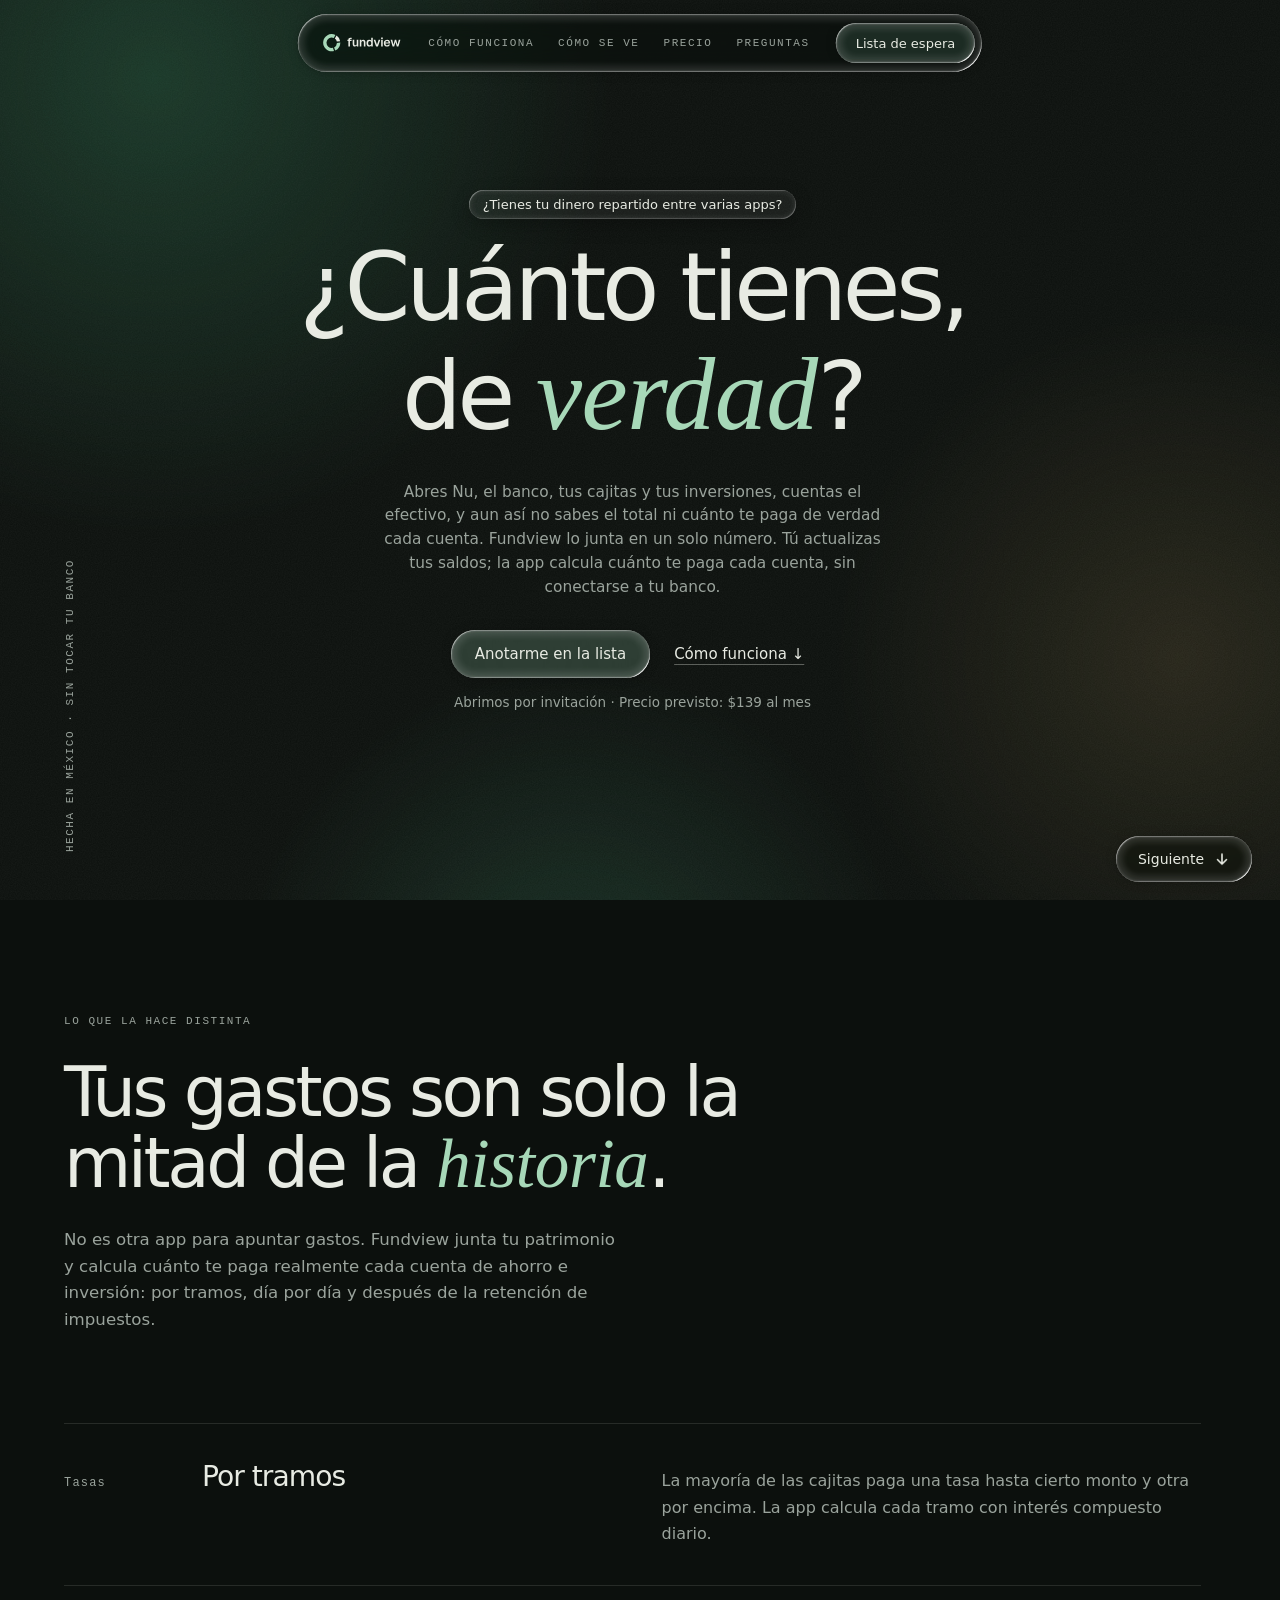
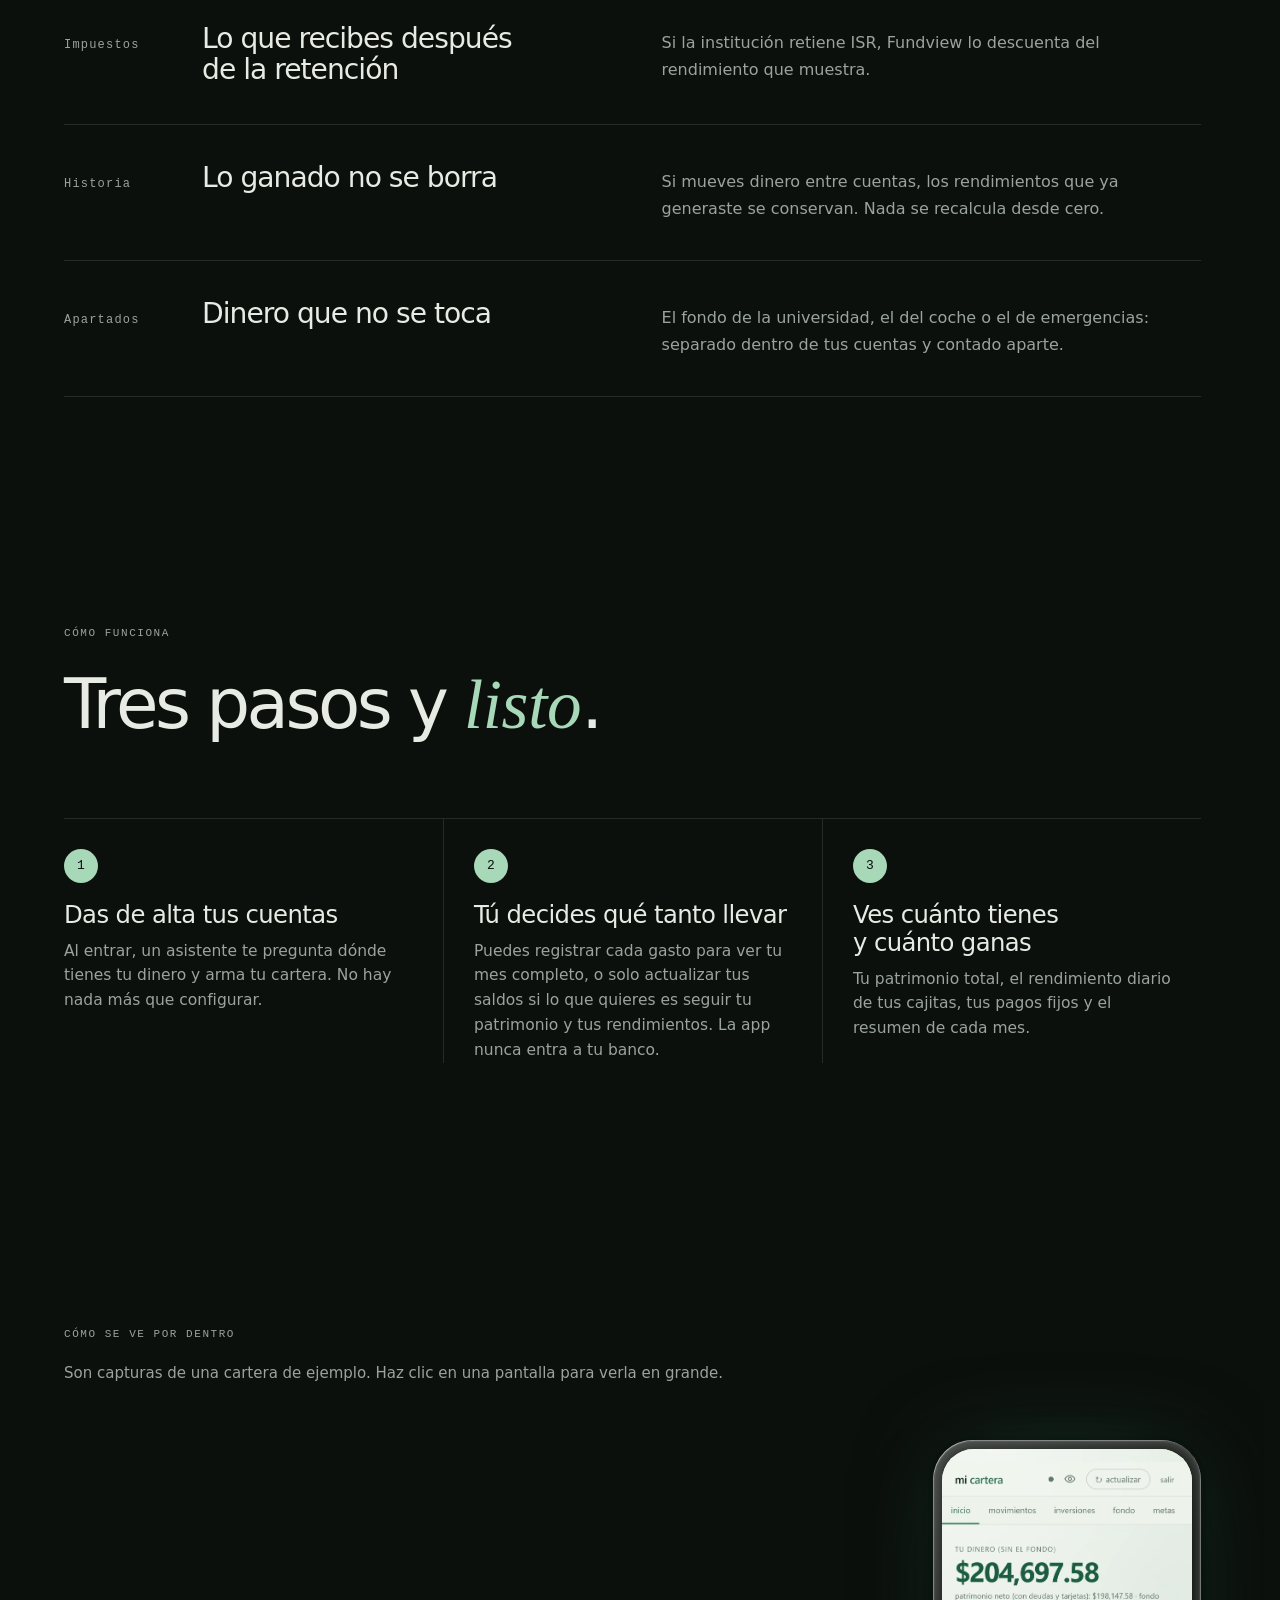
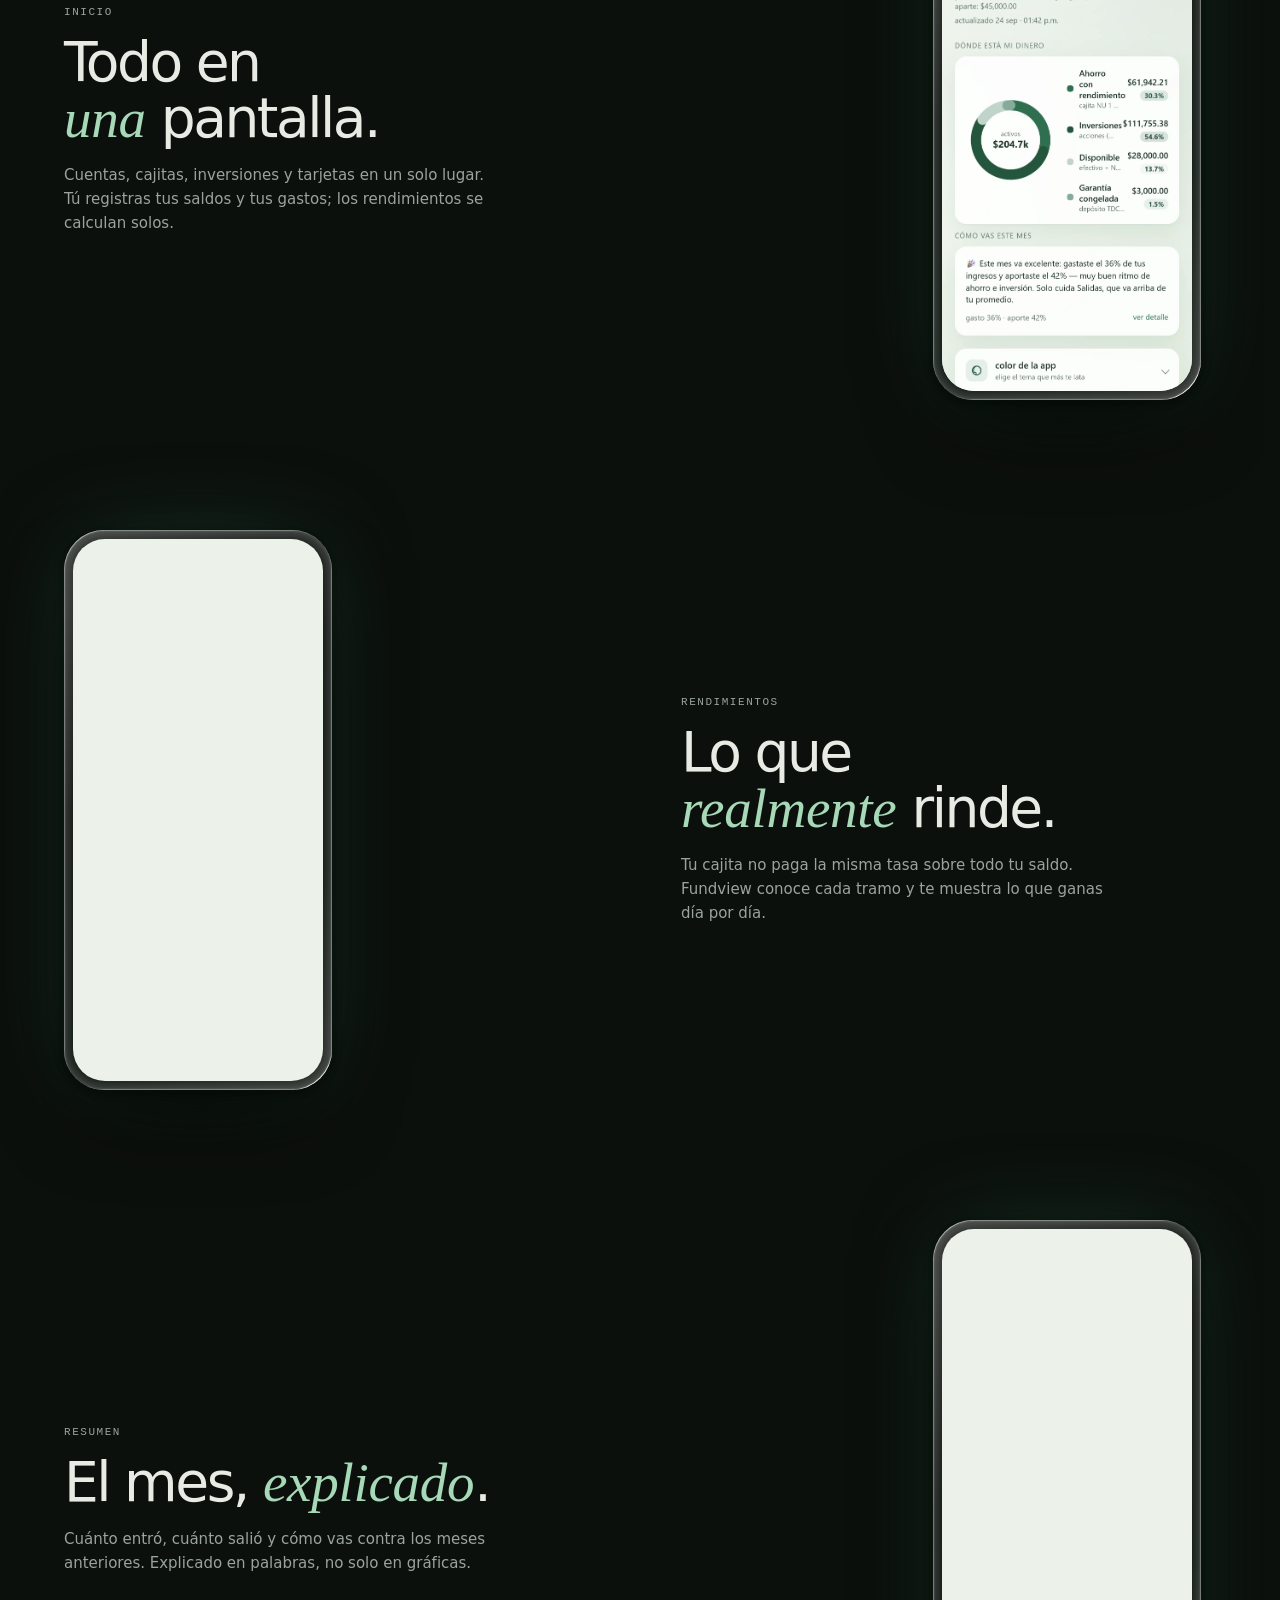
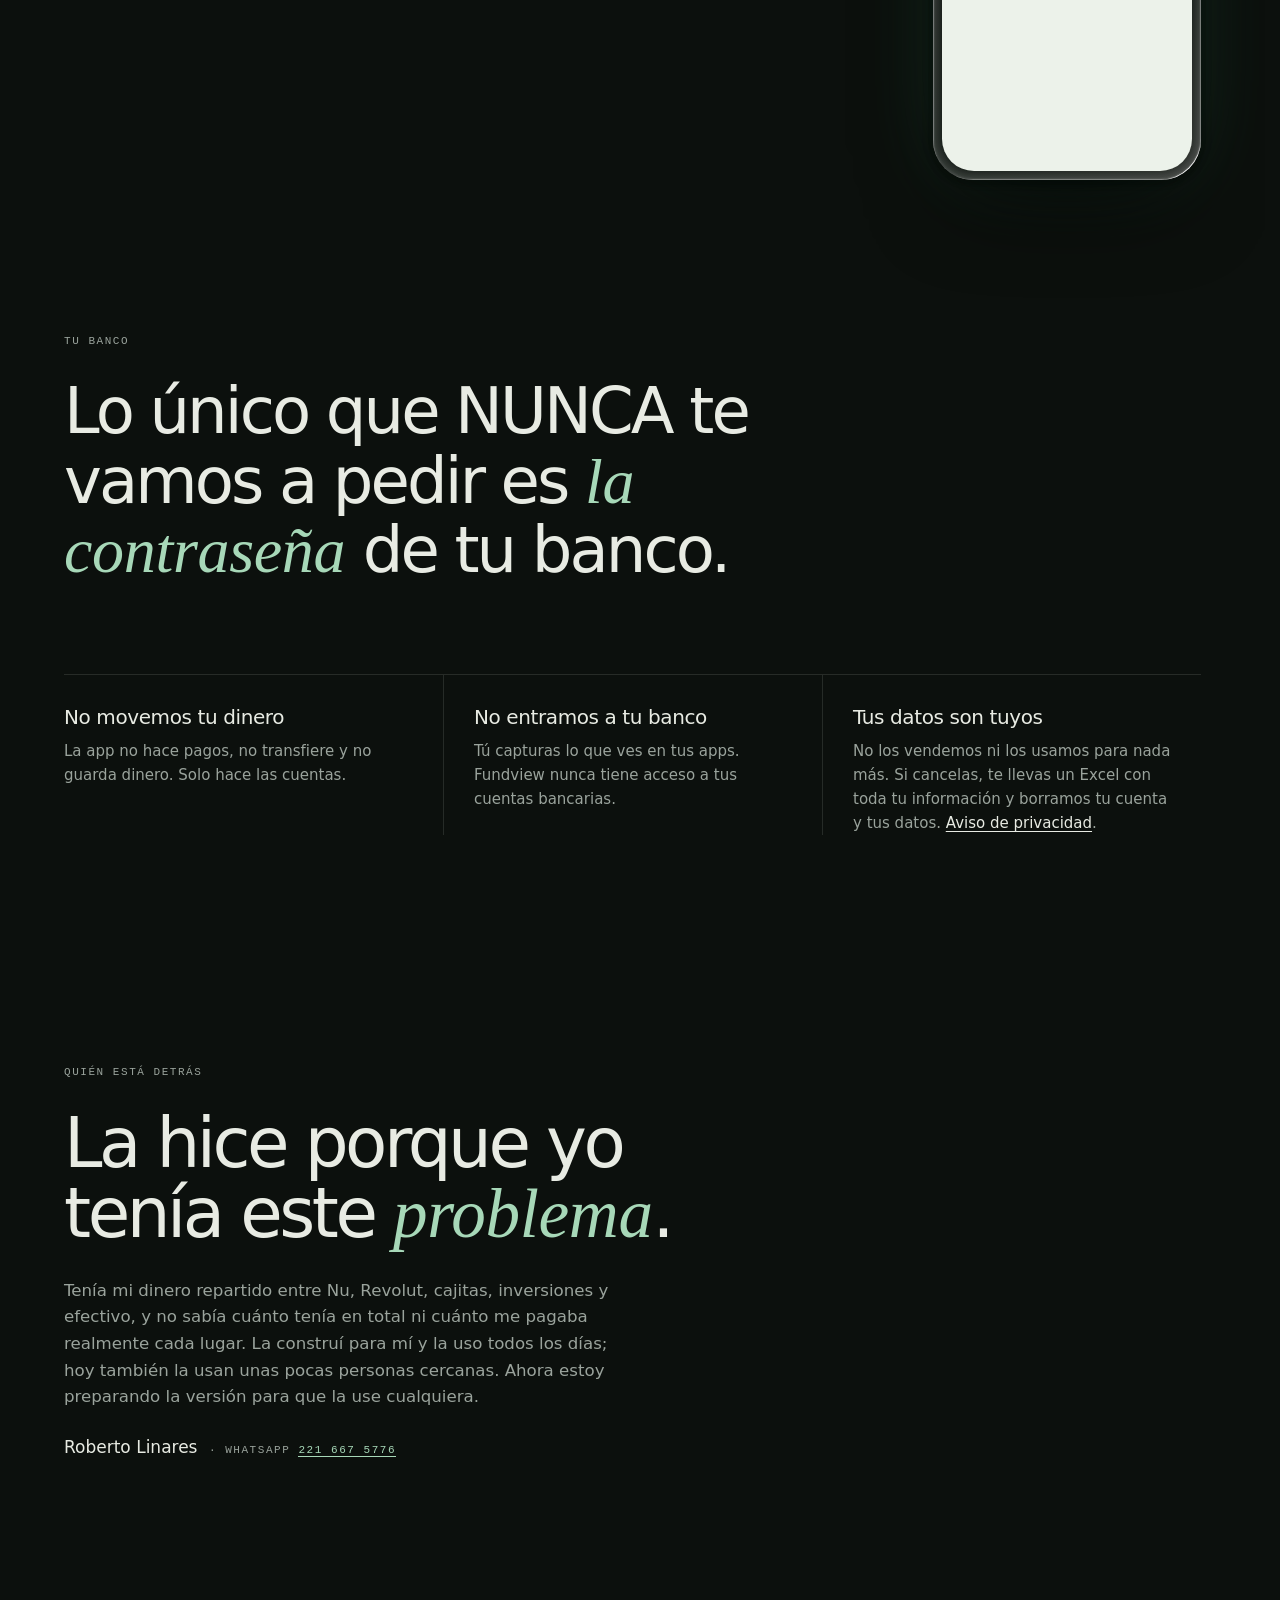
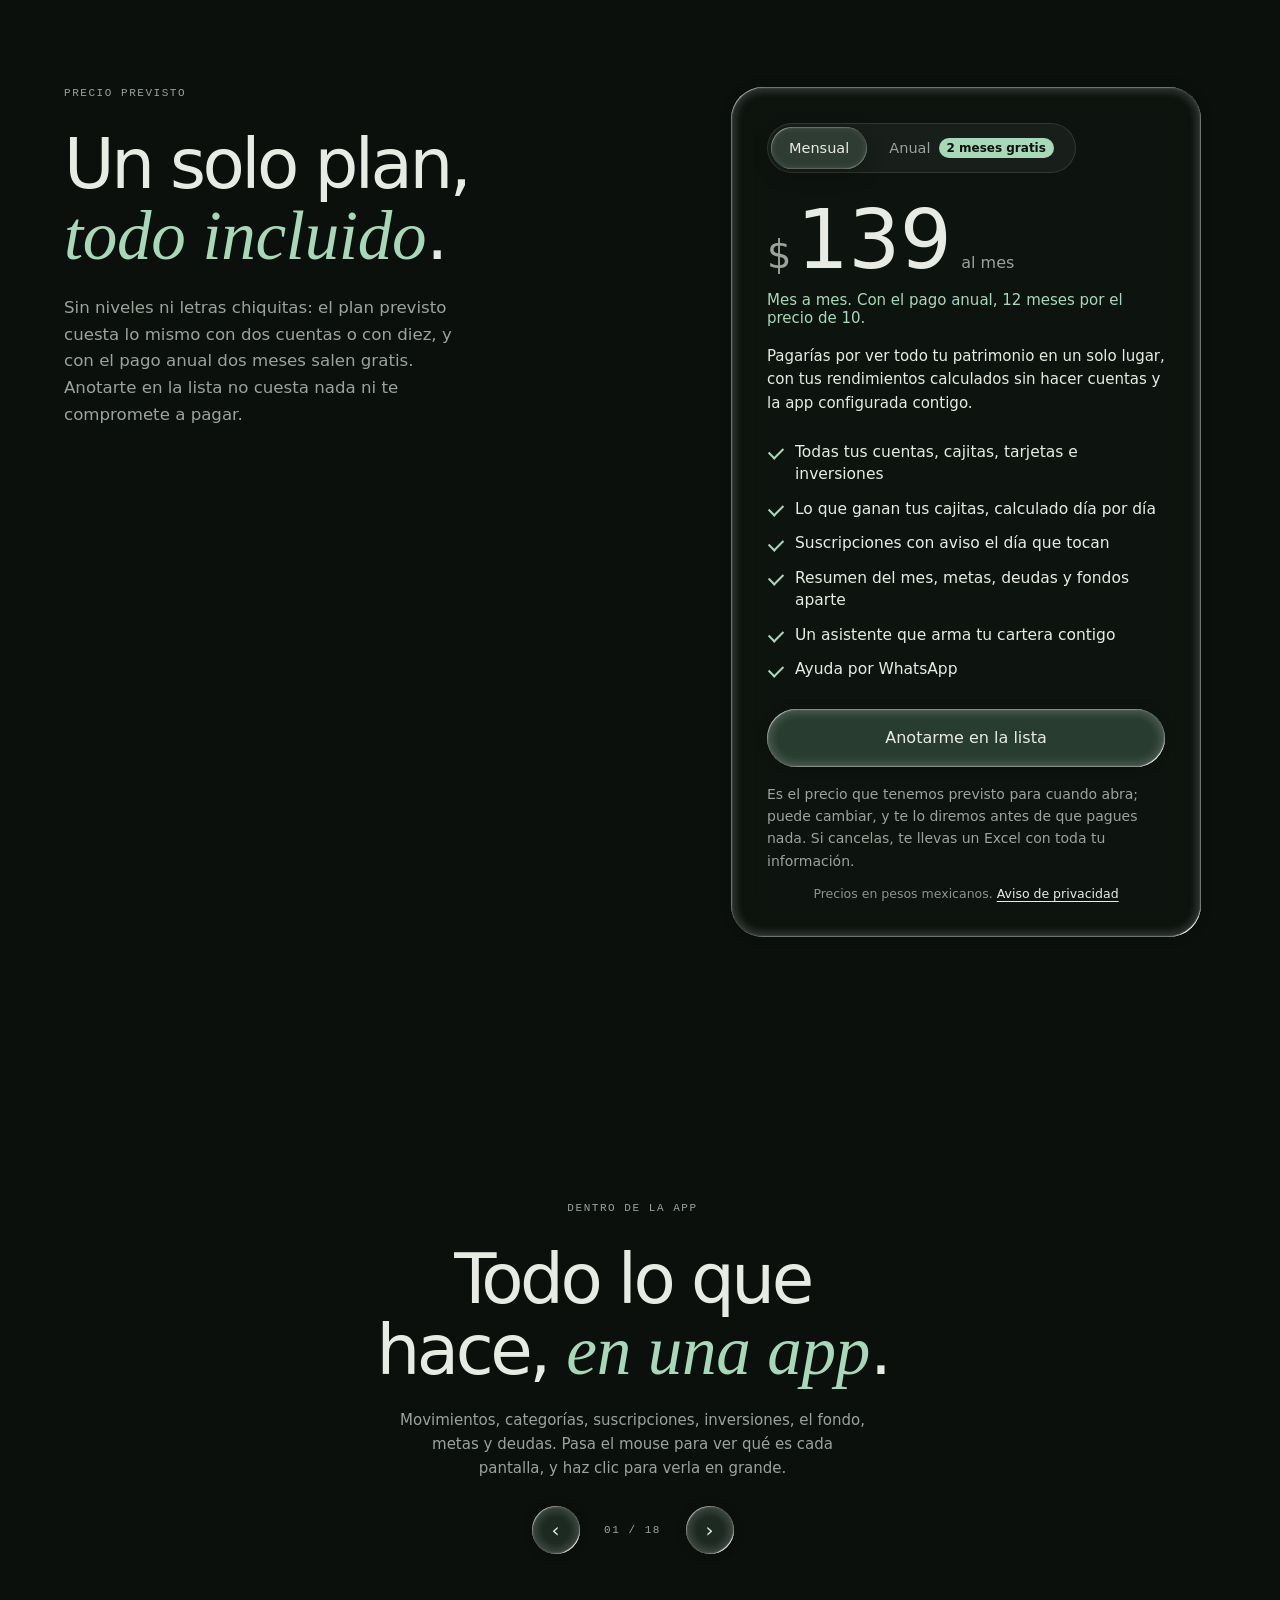
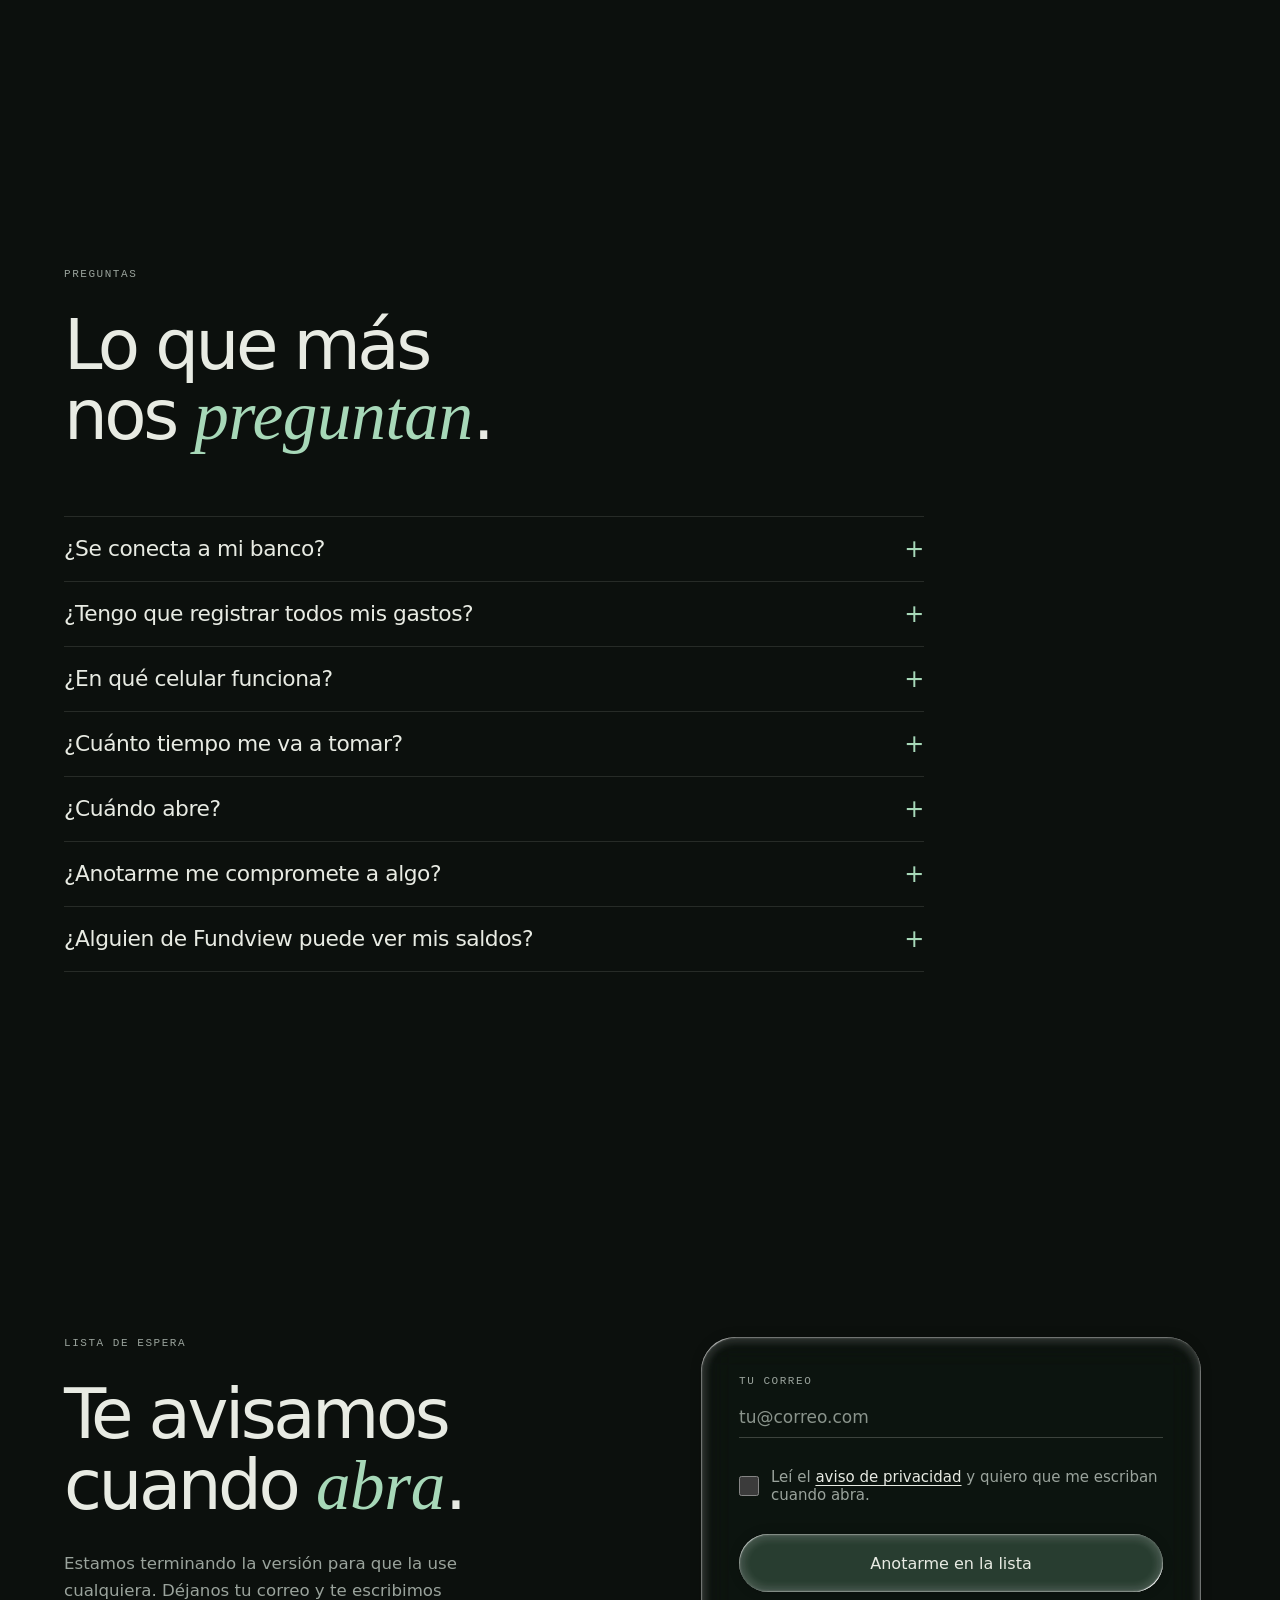
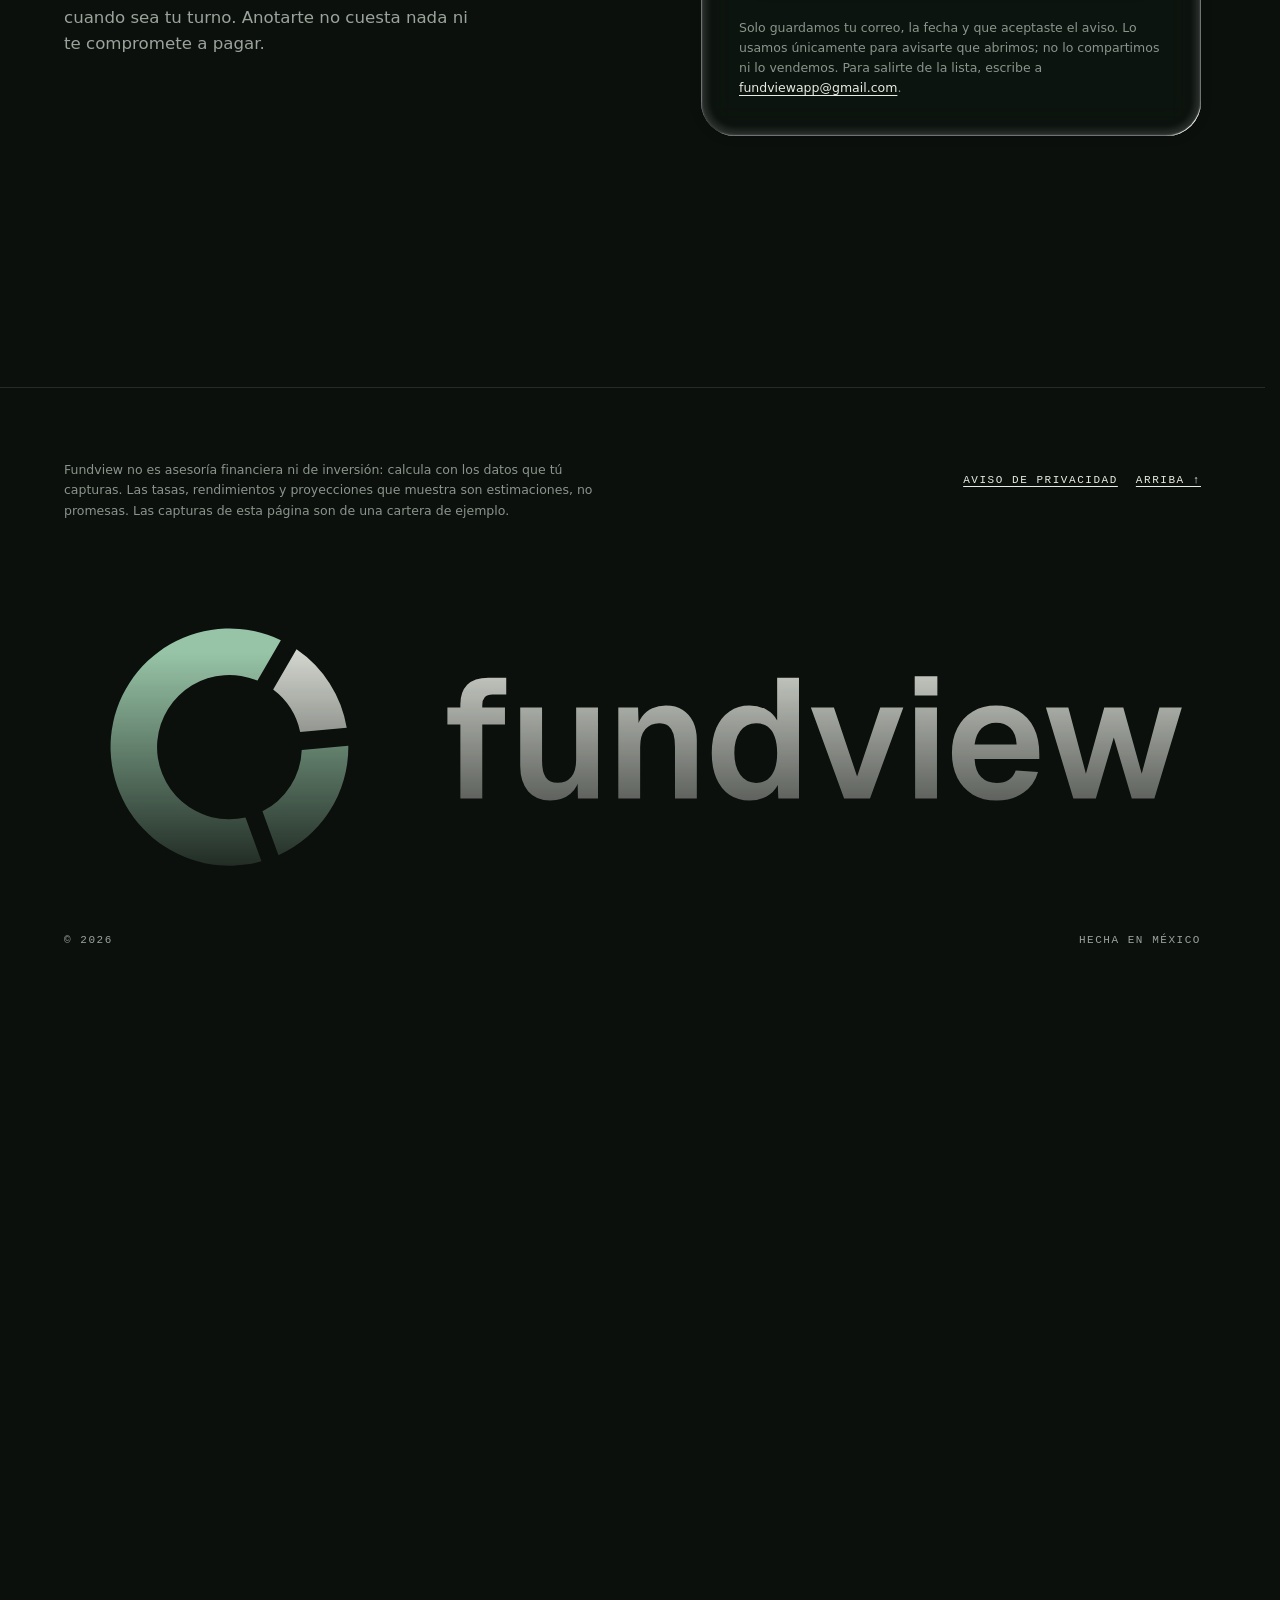
==== commit 486449a1: "Landing publica: sin noindex, con canonical a fundview.mx, robots.txt y sitemap Co-Authored-By: Clau" ====
--- a/index.html
+++ b/index.html
@@ -9,8 +9,7 @@
 <!-- seguridad: solo archivos de este sitio; sin scripts ni estilos en línea -->
 <meta http-equiv="Content-Security-Policy" content="default-src 'none'; script-src 'self'; style-src 'self'; font-src 'self'; img-src 'self' data:; connect-src https://firestore.googleapis.com; worker-src 'none'; object-src 'none'; base-uri 'none'; form-action 'none'">
 <meta name="referrer" content="strict-origin-when-cross-origin">
-<!-- que los buscadores no la indexen todavía -->
-<meta name="robots" content="noindex, nofollow">
+<link rel="canonical" href="https://fundview.mx/">
 <!-- la tarjeta que sale al mandar la liga por WhatsApp -->
 <meta property="og:type" content="website">
 <meta property="og:title" content="Fundview — ¿Cuánto tienes, de verdad?">
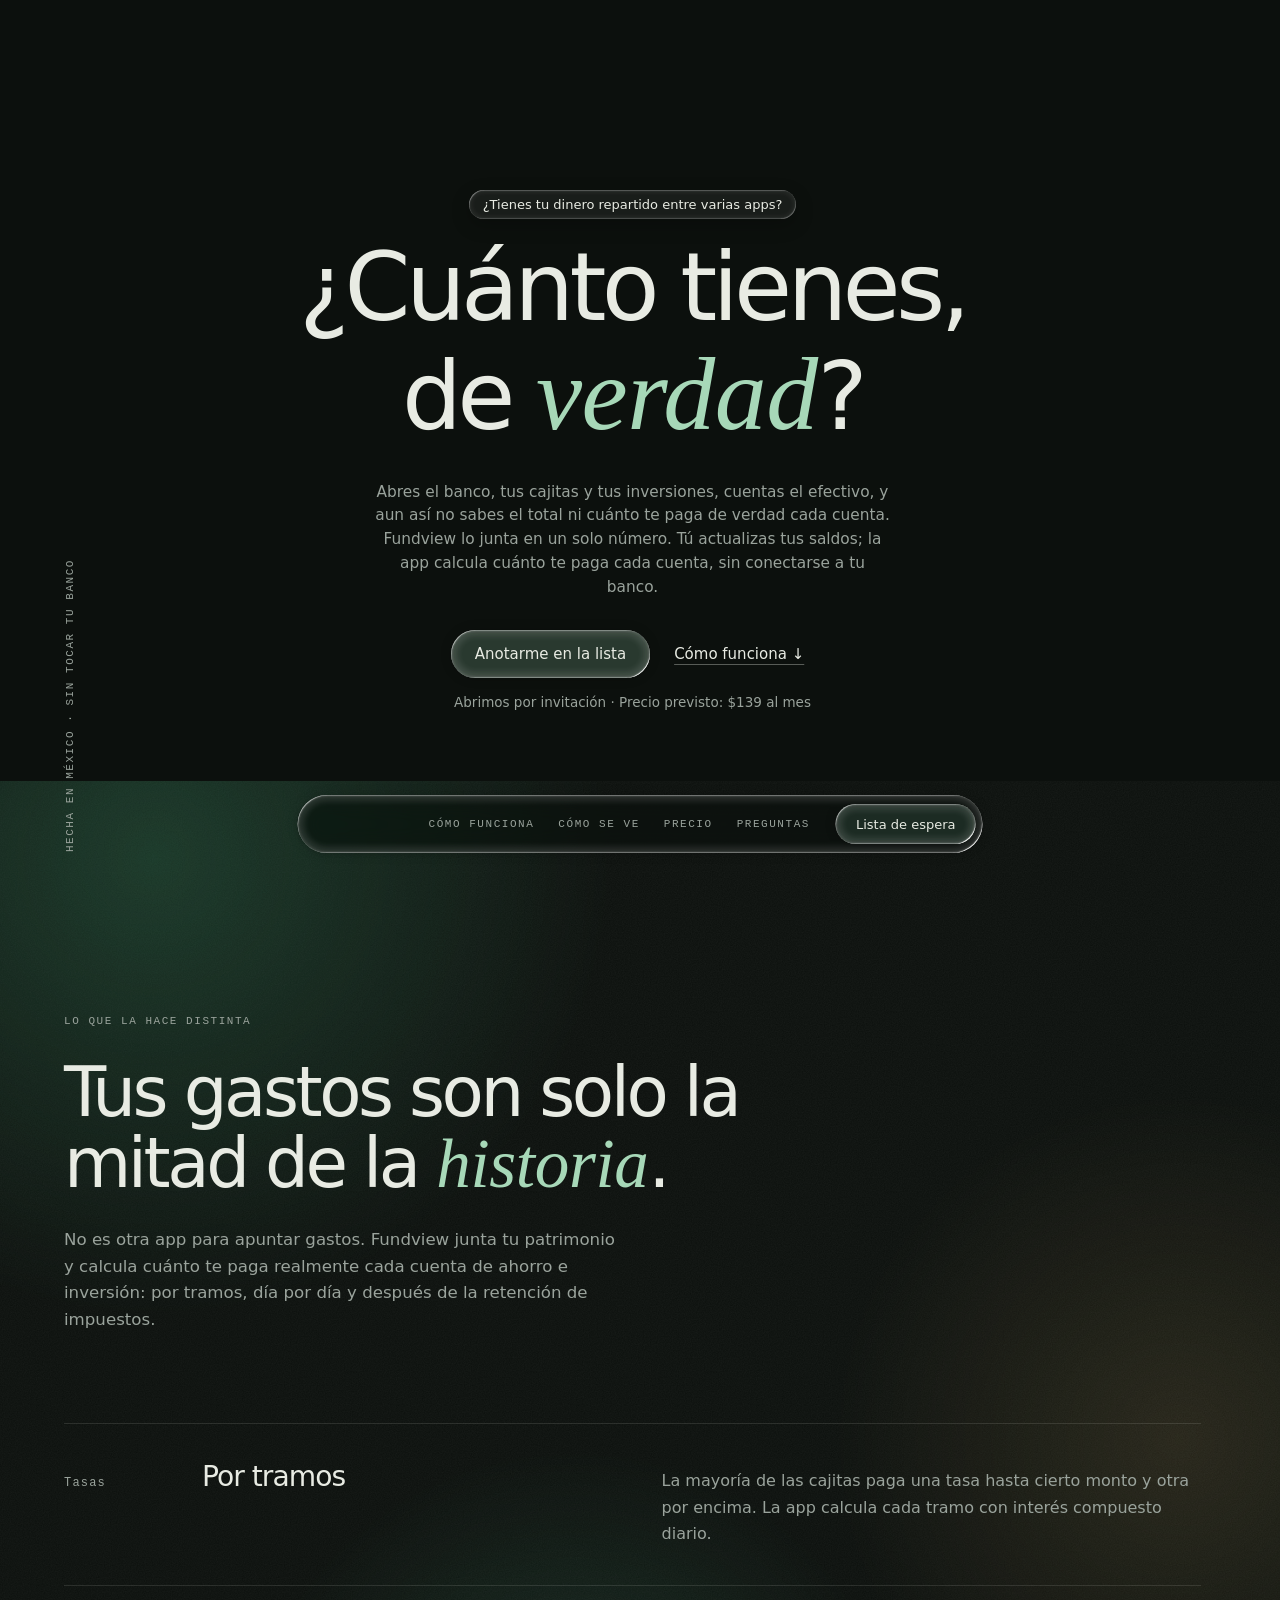
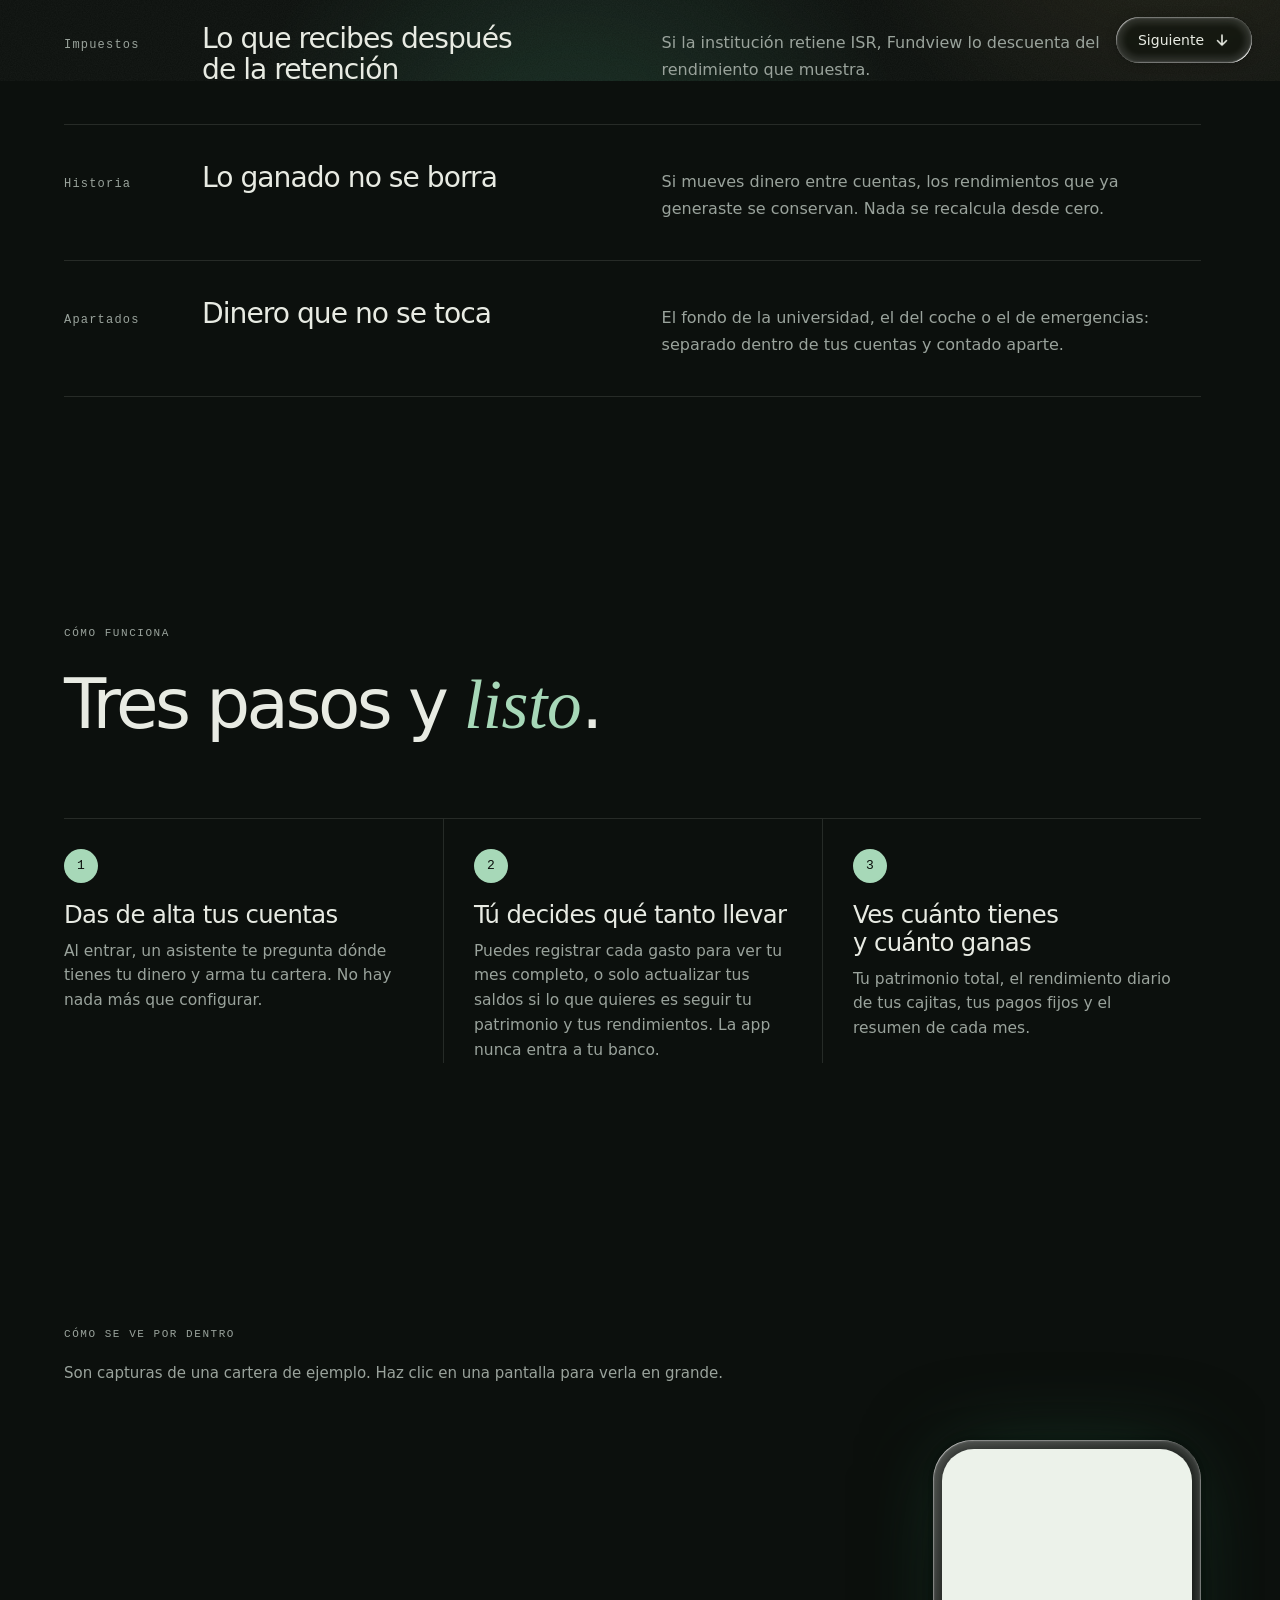
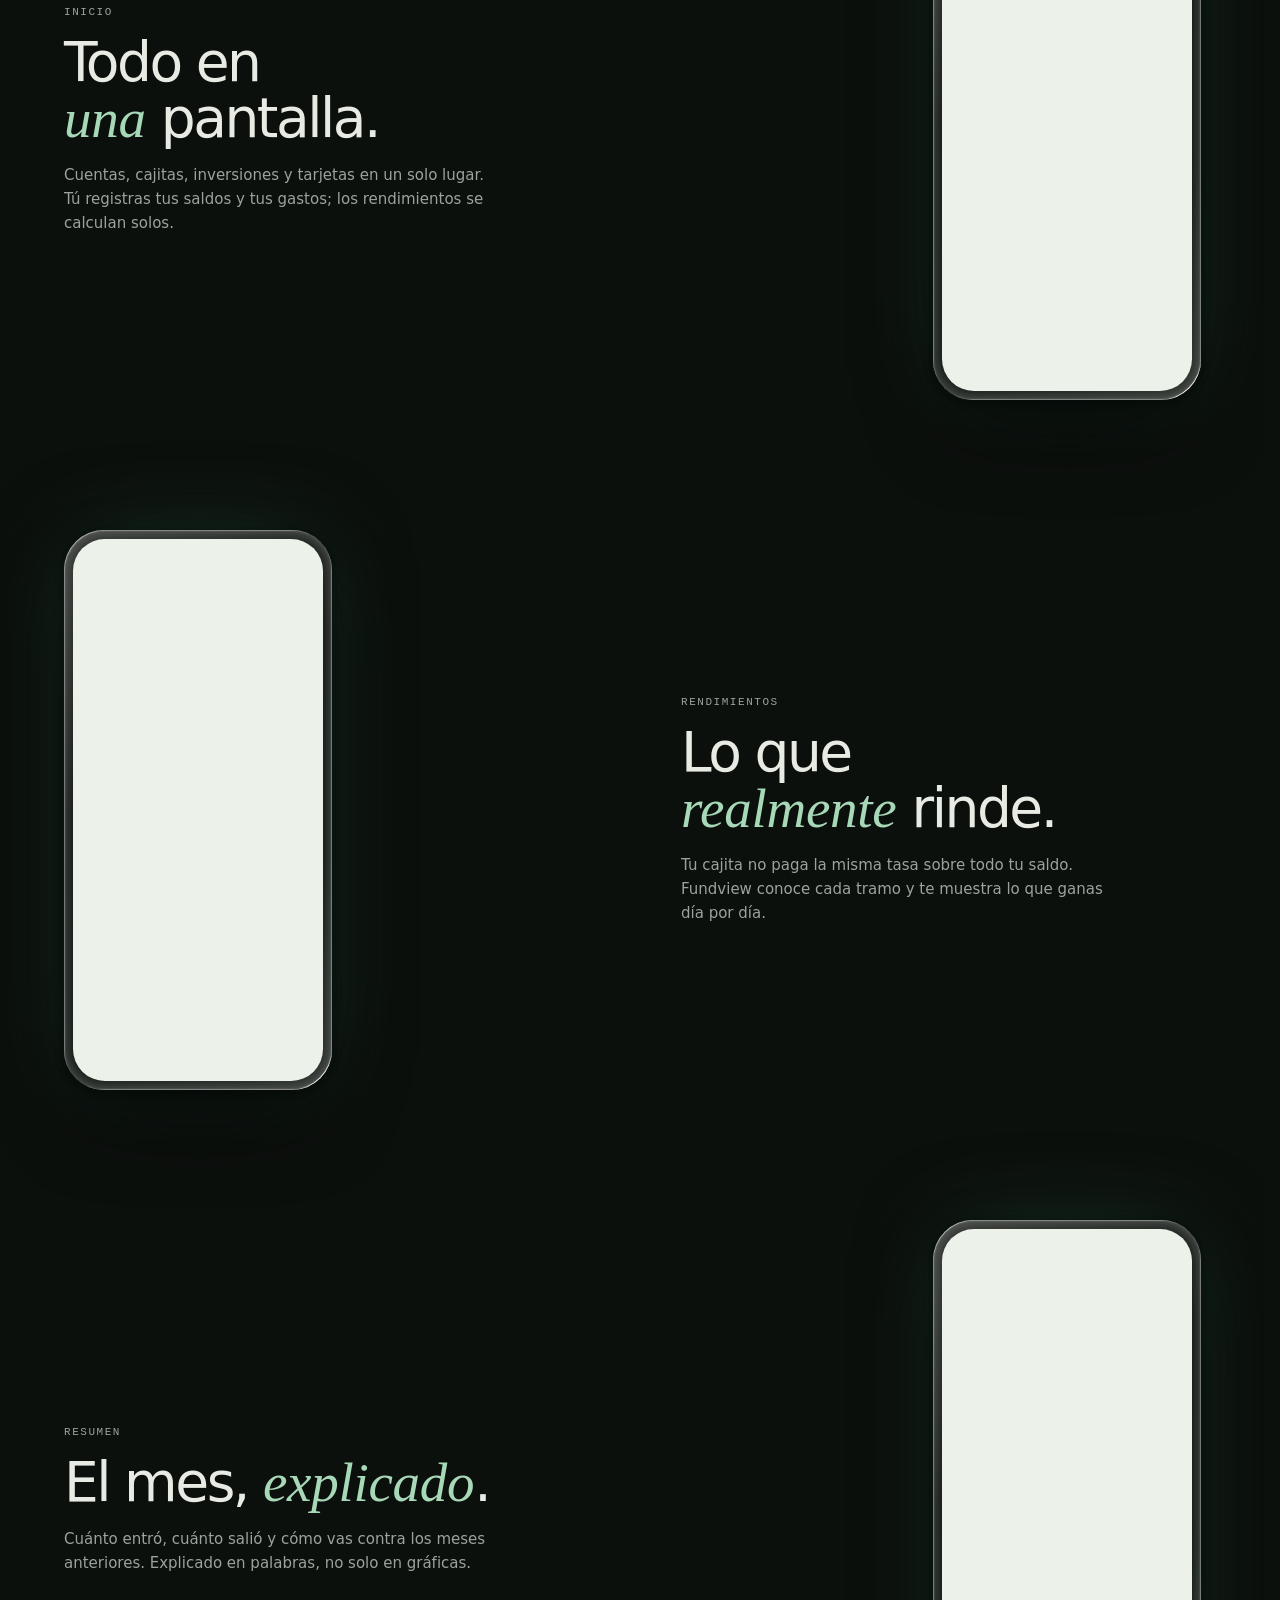
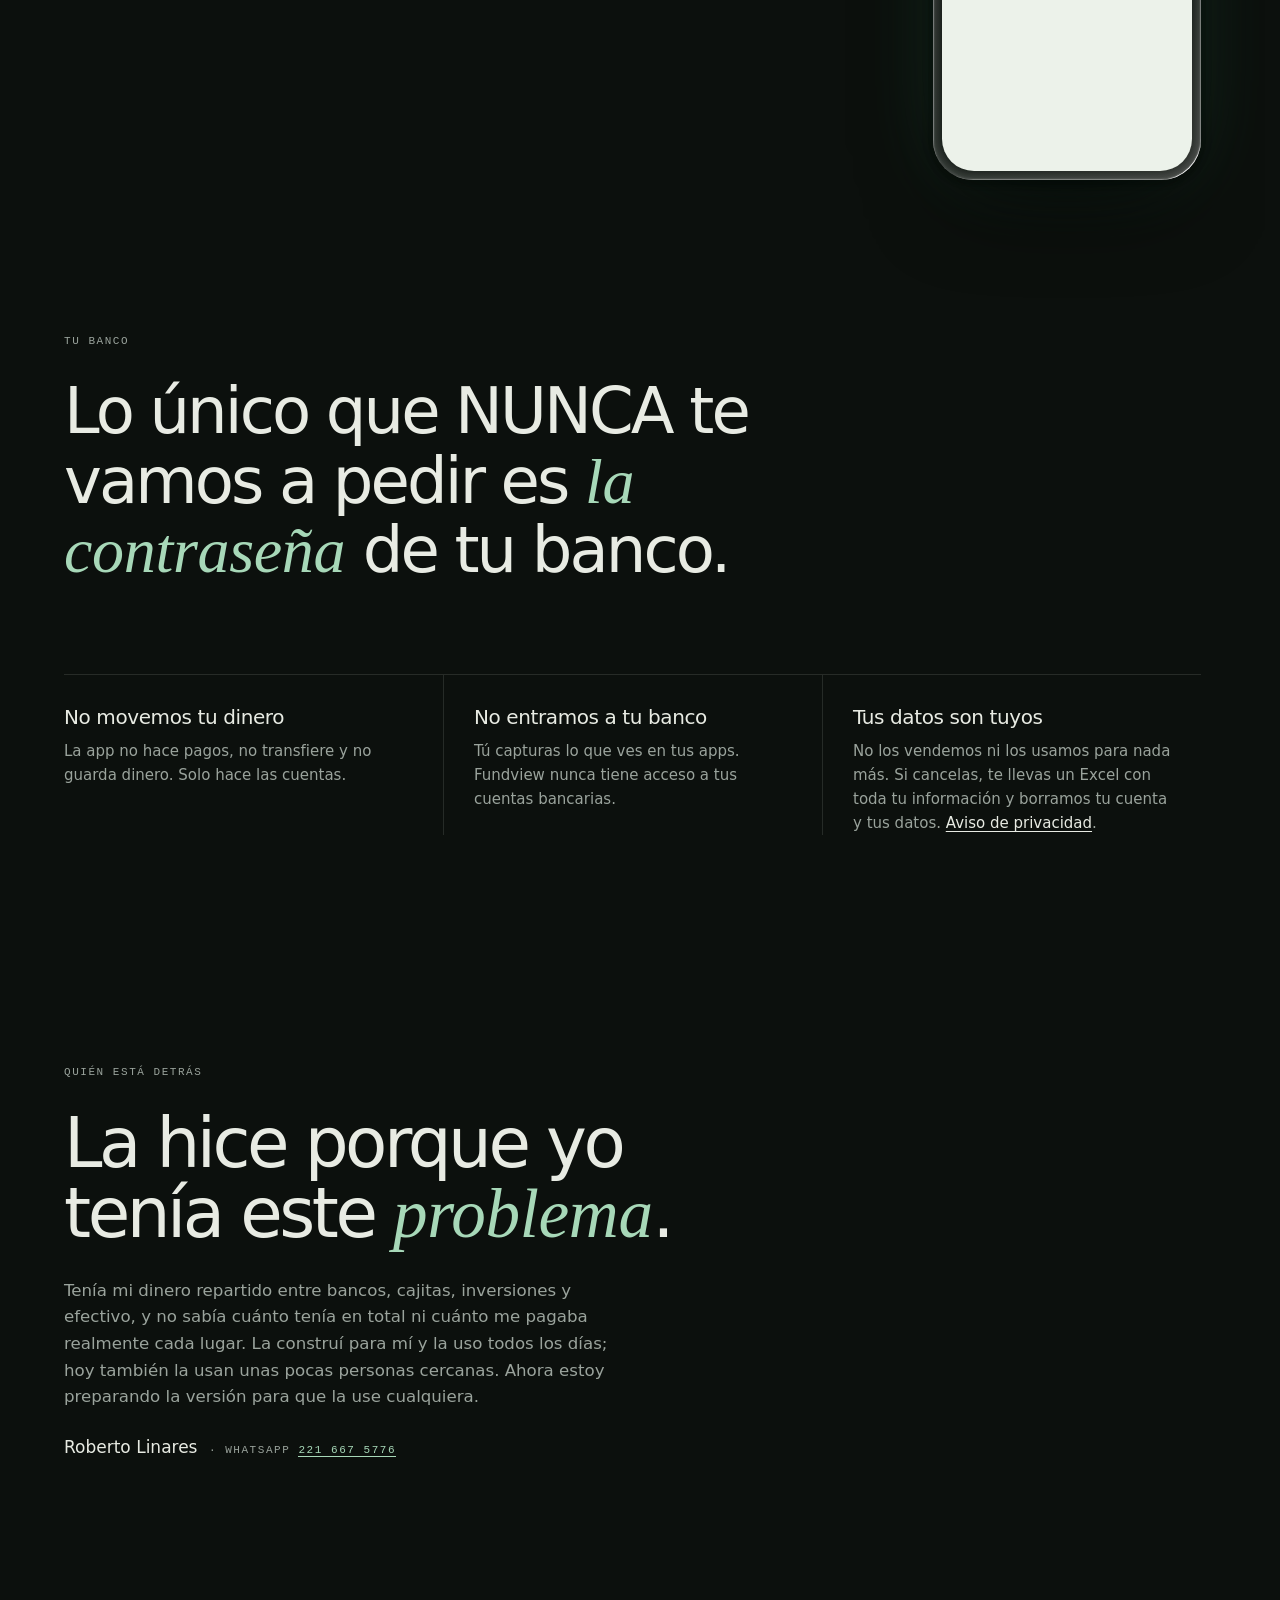
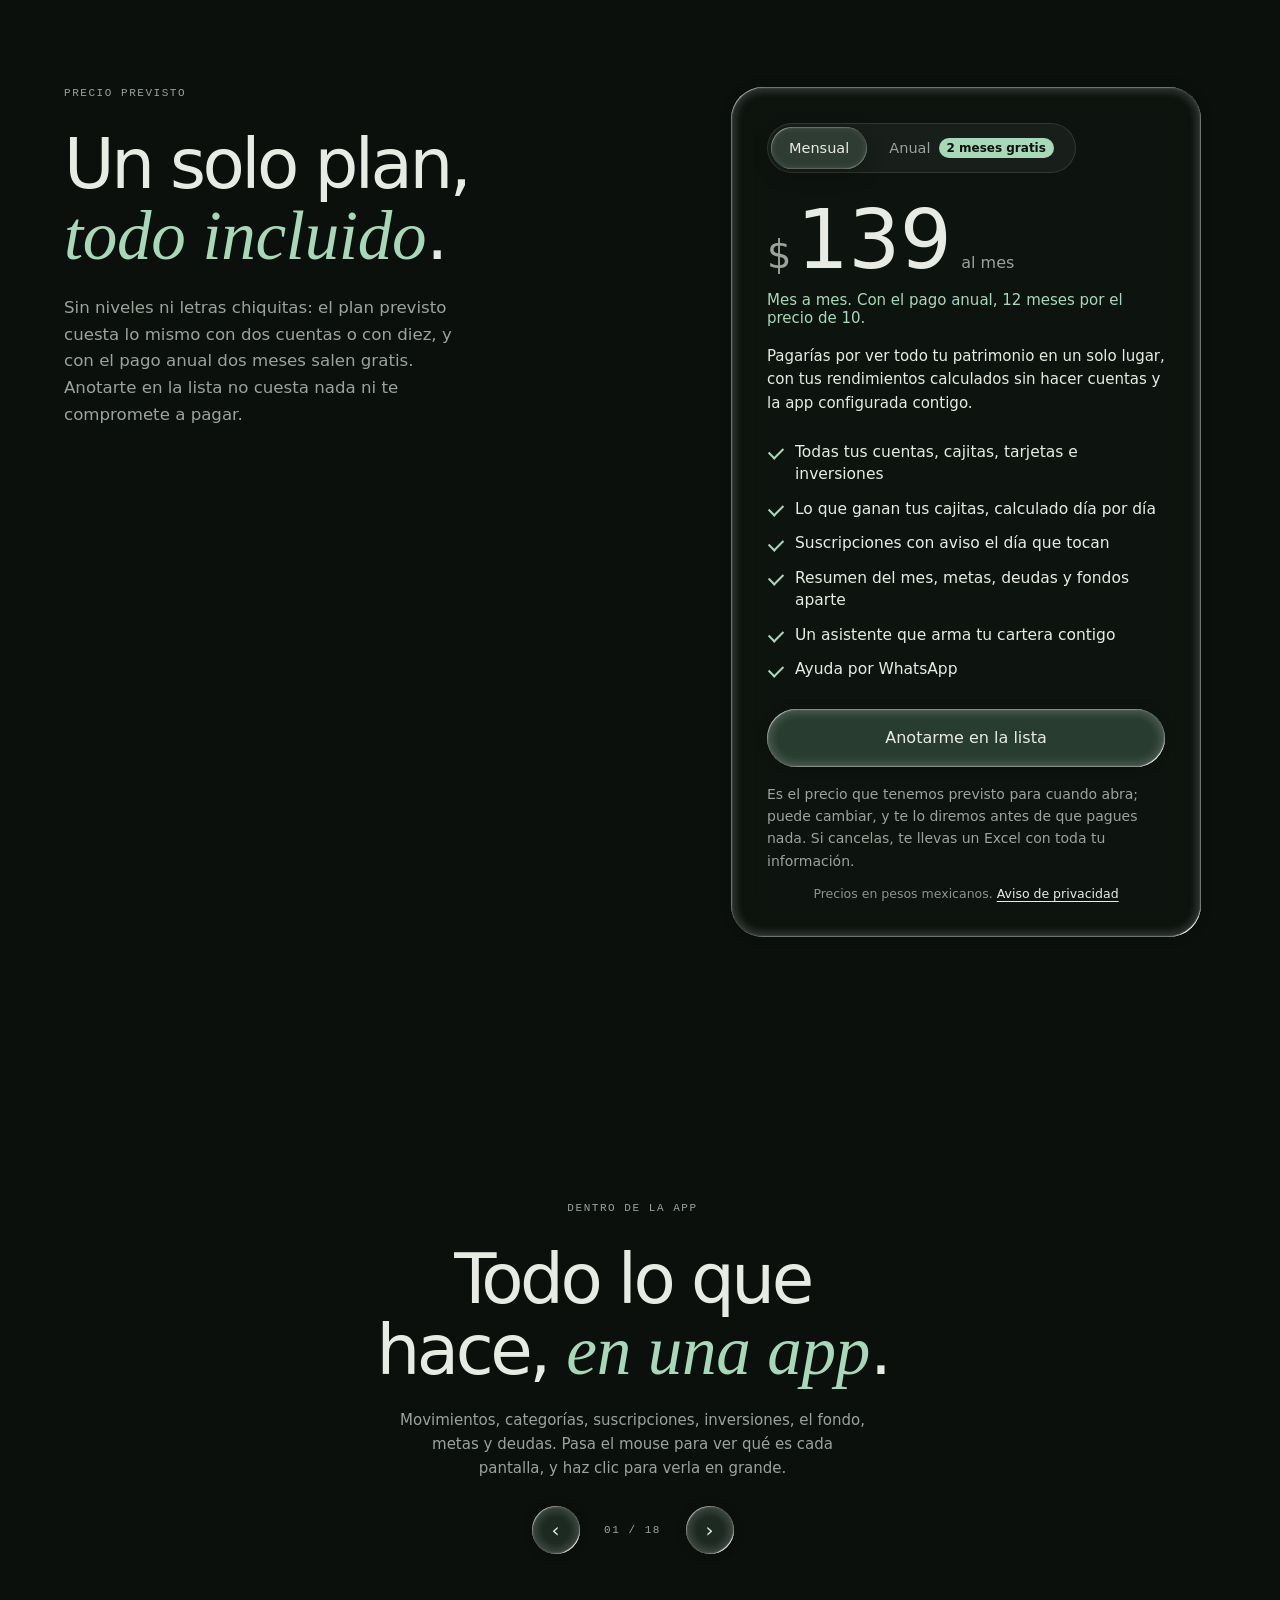
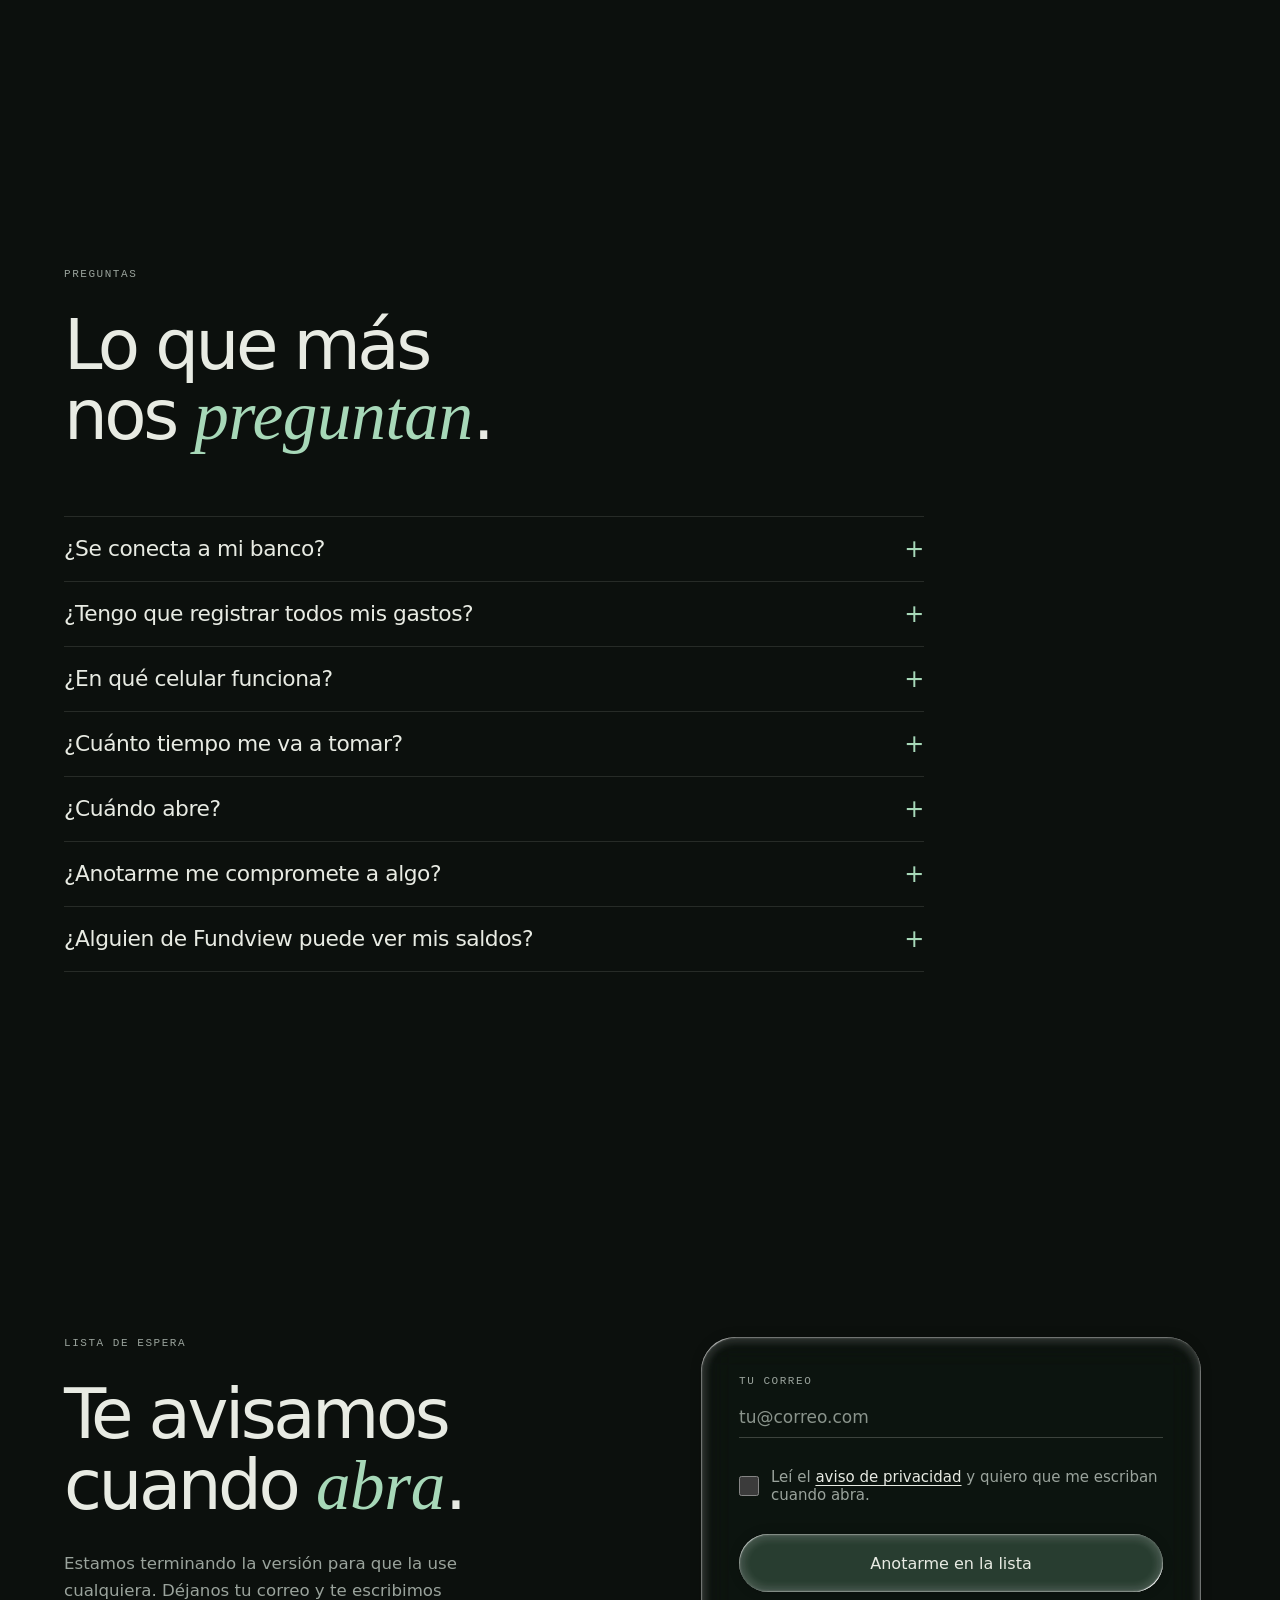
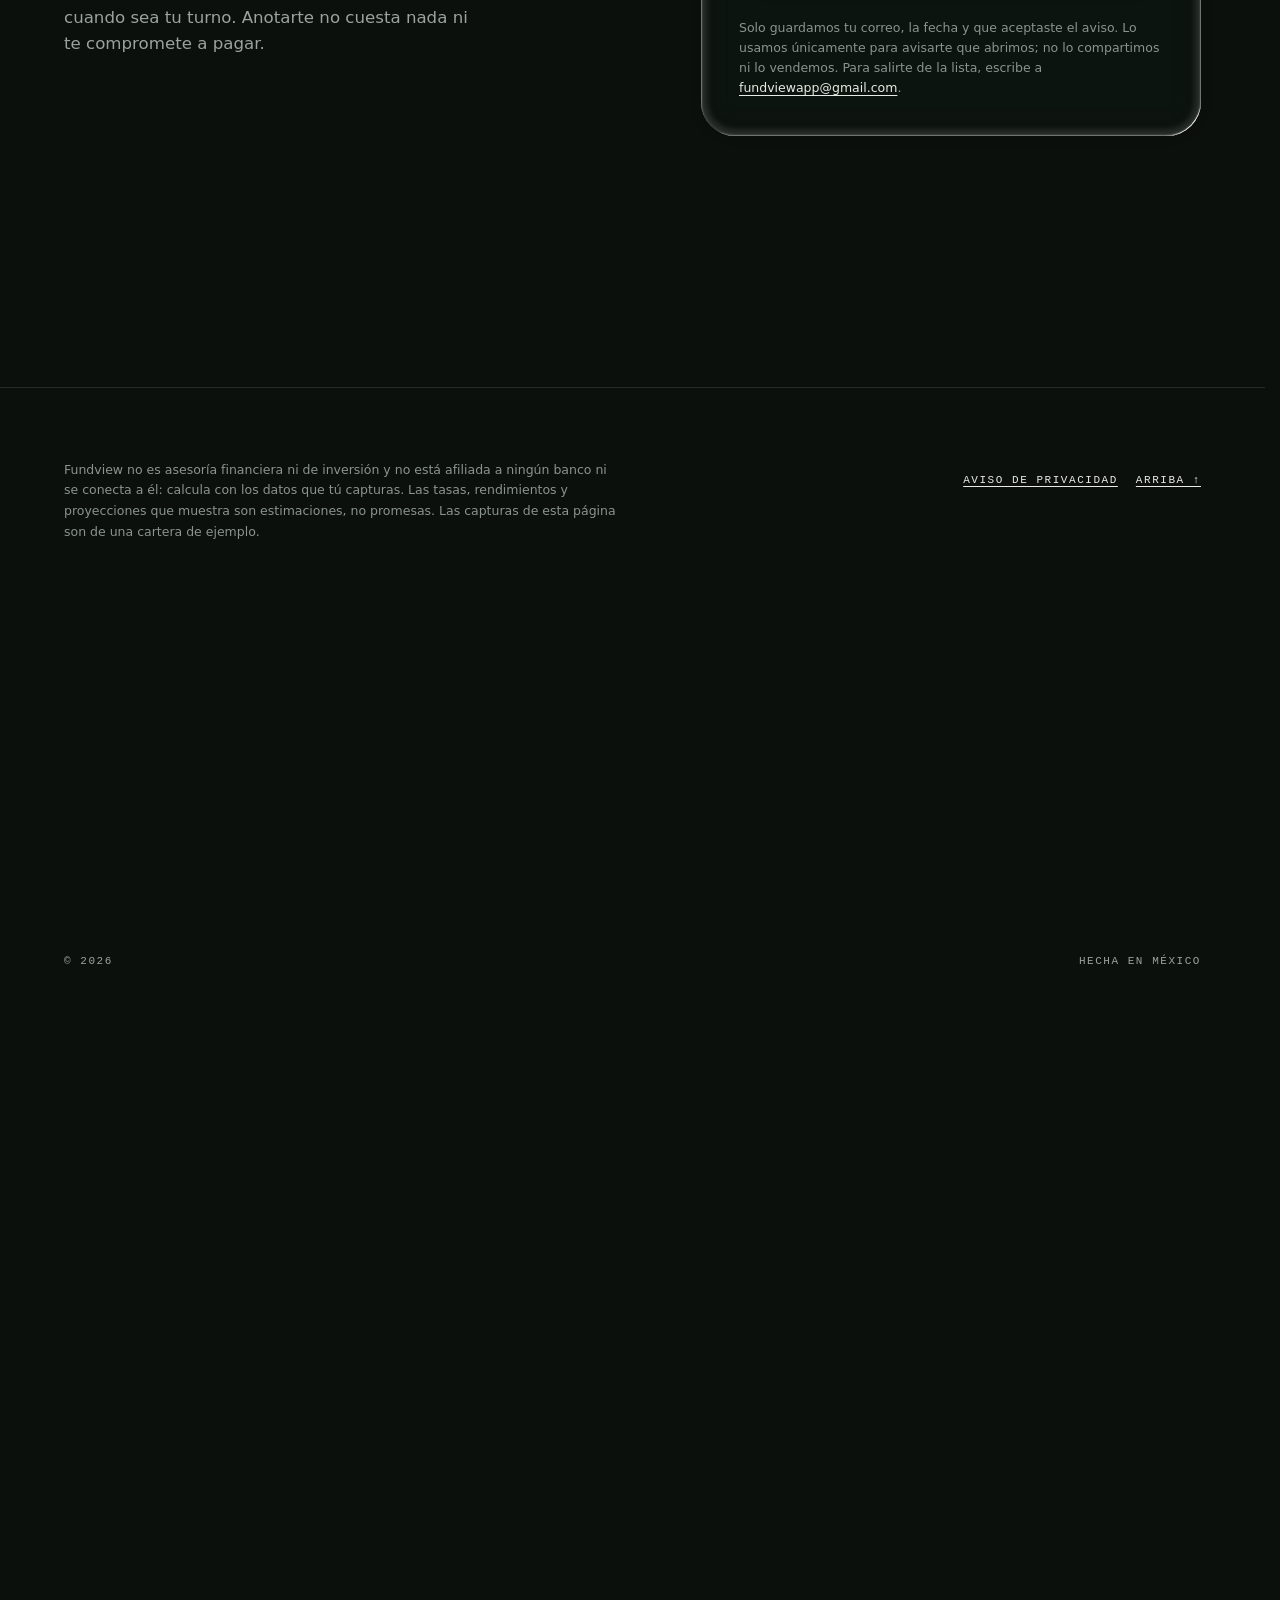
==== commit 9e8f2481: "Sin nombres de bancos en el texto de la landing y aviso de que Fundview no esta afiliada a ninguno (" ====
--- a/index.html
+++ b/index.html
@@ -13,7 +13,7 @@
 <!-- la tarjeta que sale al mandar la liga por WhatsApp -->
 <meta property="og:type" content="website">
 <meta property="og:title" content="Fundview — ¿Cuánto tienes, de verdad?">
-<meta property="og:description" content="Nu, Revolut, tus cajitas, tus inversiones y tu efectivo en una sola pantalla, y cuánto has ganado.">
+<meta property="og:description" content="Tu banco, tus cajitas, tus inversiones y tu efectivo en una sola pantalla, y cuánto has ganado.">
 <meta property="og:url" content="https://fundview.mx/">
 <meta property="og:image" content="https://fundview.mx/og.jpg">
 <meta property="og:image:width" content="1200">
@@ -77,7 +77,7 @@
         <span class="linea"><span>¿Cuánto tienes,</span></span>
         <span class="linea"><span>de <em>verdad</em>?</span></span>
       </h1>
-      <p class="hero-sub"><span>Abres Nu, el banco, tus cajitas y tus inversiones, cuentas el efectivo, y aun así no sabes el total ni cuánto te paga de verdad cada cuenta. Fundview lo junta en un solo número. Tú actualizas tus saldos; la app calcula cuánto te paga cada cuenta, sin conectarse a tu banco.</span></p>
+      <p class="hero-sub"><span>Abres el banco, tus cajitas y tus inversiones, cuentas el efectivo, y aun así no sabes el total ni cuánto te paga de verdad cada cuenta. Fundview lo junta en un solo número. Tú actualizas tus saldos; la app calcula cuánto te paga cada cuenta, sin conectarse a tu banco.</span></p>
       <div class="hero-ctas">
         <a class="liquido vidrio medio" href="#lugar">Anotarme en la lista</a>
         <a class="boton-texto" href="#como">Cómo funciona ↓</a>
@@ -207,7 +207,7 @@
   <section class="seccion" id="quien">
     <span class="kicker mono" data-rev>Quién está detrás</span>
     <h2 class="titulo-grande" data-rev>La hice porque yo tenía este <em>problema</em>.</h2>
-    <p class="lead" data-rev>Tenía mi dinero repartido entre Nu, Revolut, cajitas, inversiones y efectivo, y no sabía cuánto tenía en total ni cuánto me pagaba realmente cada lugar. La construí para mí y la uso todos los días; hoy también la usan unas pocas personas cercanas. Ahora estoy preparando la versión para que la use cualquiera.</p>
+    <p class="lead" data-rev>Tenía mi dinero repartido entre bancos, cajitas, inversiones y efectivo, y no sabía cuánto tenía en total ni cuánto me pagaba realmente cada lugar. La construí para mí y la uso todos los días; hoy también la usan unas pocas personas cercanas. Ahora estoy preparando la versión para que la use cualquiera.</p>
     <p class="firma" data-rev>Roberto Linares <span class="mono">· WhatsApp <a href="https://wa.me/522216675776" target="_blank" rel="noopener">221 667 5776</a></span></p>
   </section>
 
@@ -314,7 +314,7 @@
 
 <footer class="pie">
   <div class="pie-filas">
-    <p class="legal">Fundview no es asesoría financiera ni de inversión: calcula con los datos que tú capturas. Las tasas, rendimientos y proyecciones que muestra son estimaciones, no promesas. Las capturas de esta página son de una cartera de ejemplo.</p>
+    <p class="legal">Fundview no es asesoría financiera ni de inversión y no está afiliada a ningún banco ni se conecta a él: calcula con los datos que tú capturas. Las tasas, rendimientos y proyecciones que muestra son estimaciones, no promesas. Las capturas de esta página son de una cartera de ejemplo.</p>
     <div class="pie-links mono"><a href="legal.html#aviso">Aviso de privacidad</a><a href="#top">Arriba ↑</a></div>
   </div>
   <img class="pie-gigante" src="assets/marca/fundview-horizontal-oscuro.svg" alt="" aria-hidden="true" width="880" height="256" loading="lazy">
--- a/estilos.css
+++ b/estilos.css
@@ -294,6 +294,26 @@
 .boton-texto:hover{text-decoration-color:var(--acento)}
 .hero-precio{margin-top:16px;font-size:13.5px;color:var(--gris)}
 .liquido.medio{height:48px;padding:0 24px;font-size:15px;--tinte:rgba(167,216,184,.2)}
+/* Pantallas bajitas (iPhone SE y Android chicos con las barras del navegador, o el teléfono acostado):
+   el arranque queda fijo mientras se anima, así que su contenido tiene que caber entre el menú y "Siguiente".
+   La misma condición está en app.js (BAJITA) para que "Siguiente" arranque como circulito. */
+@media (max-width:500px) and (max-height:640px), (max-height:430px){
+  .hero{min-height:0;padding:68px 0 58px}
+  .hero-eyebrow{display:none}
+  .hero-titulo{font-size:clamp(32px,min(10vw,7.4vh),46px)}
+  .hero-sub{margin-top:14px;font-size:14px;line-height:1.45}
+  .hero-ctas{margin-top:16px;gap:4px 14px}
+  .hero-precio{margin-top:8px;font-size:12.5px} }
+/* lo más bajito (SE de 2016 con barras, teléfono acostado): un escalón más chico */
+@media (max-height:480px){
+  .hero{padding:60px 0 8px}
+  .hero-titulo{font-size:clamp(28px,7.4vh,34px)}
+  .hero-sub{margin-top:8px;font-size:13px;line-height:1.4}
+  .hero-ctas{margin-top:10px}
+  .liquido.medio,.boton-texto{height:44px}
+  .hero-precio{margin-top:4px} }
+/* y si además es angosto, "Cómo funciona" bajaba a otro renglón: el menú y "Siguiente" llevan al mismo lugar */
+@media (max-height:480px) and (max-width:500px){ .hero{padding-bottom:58px} .hero-ctas .boton-texto{display:none} }
 .hero-capa{position:absolute;inset:0;z-index:6;pointer-events:none}
 .vertical{position:absolute;left:var(--lado);bottom:48px;writing-mode:vertical-rl;transform:rotate(180deg)}
 .destello{position:absolute;left:50%;top:50%;width:80vmin;height:80vmin;margin:-40vmin 0 0 -40vmin;border-radius:50%;
@@ -519,7 +539,7 @@
 .plan-lista li::before{content:"";position:absolute;left:2px;top:.42em;width:12px;height:7px;border-left:2px solid var(--acento);border-bottom:2px solid var(--acento);transform:rotate(-45deg)}
 .plan .liquido.grande{width:100%}
 .plan-pie{margin-top:14px;font-size:12.5px;color:var(--gris-2);text-align:center}
-@media (max-width:900px){ .precio-grid{grid-template-columns:1fr} }
+@media (max-width:900px){ .precio-grid{grid-template-columns:minmax(0,1fr)} }
 
 /* preguntas: <details> de siempre, que funciona con dedo, teclado y lector de pantalla */
 .preguntas{margin-top:clamp(40px,5vw,64px);border-top:1px solid var(--linea);max-width:860px}
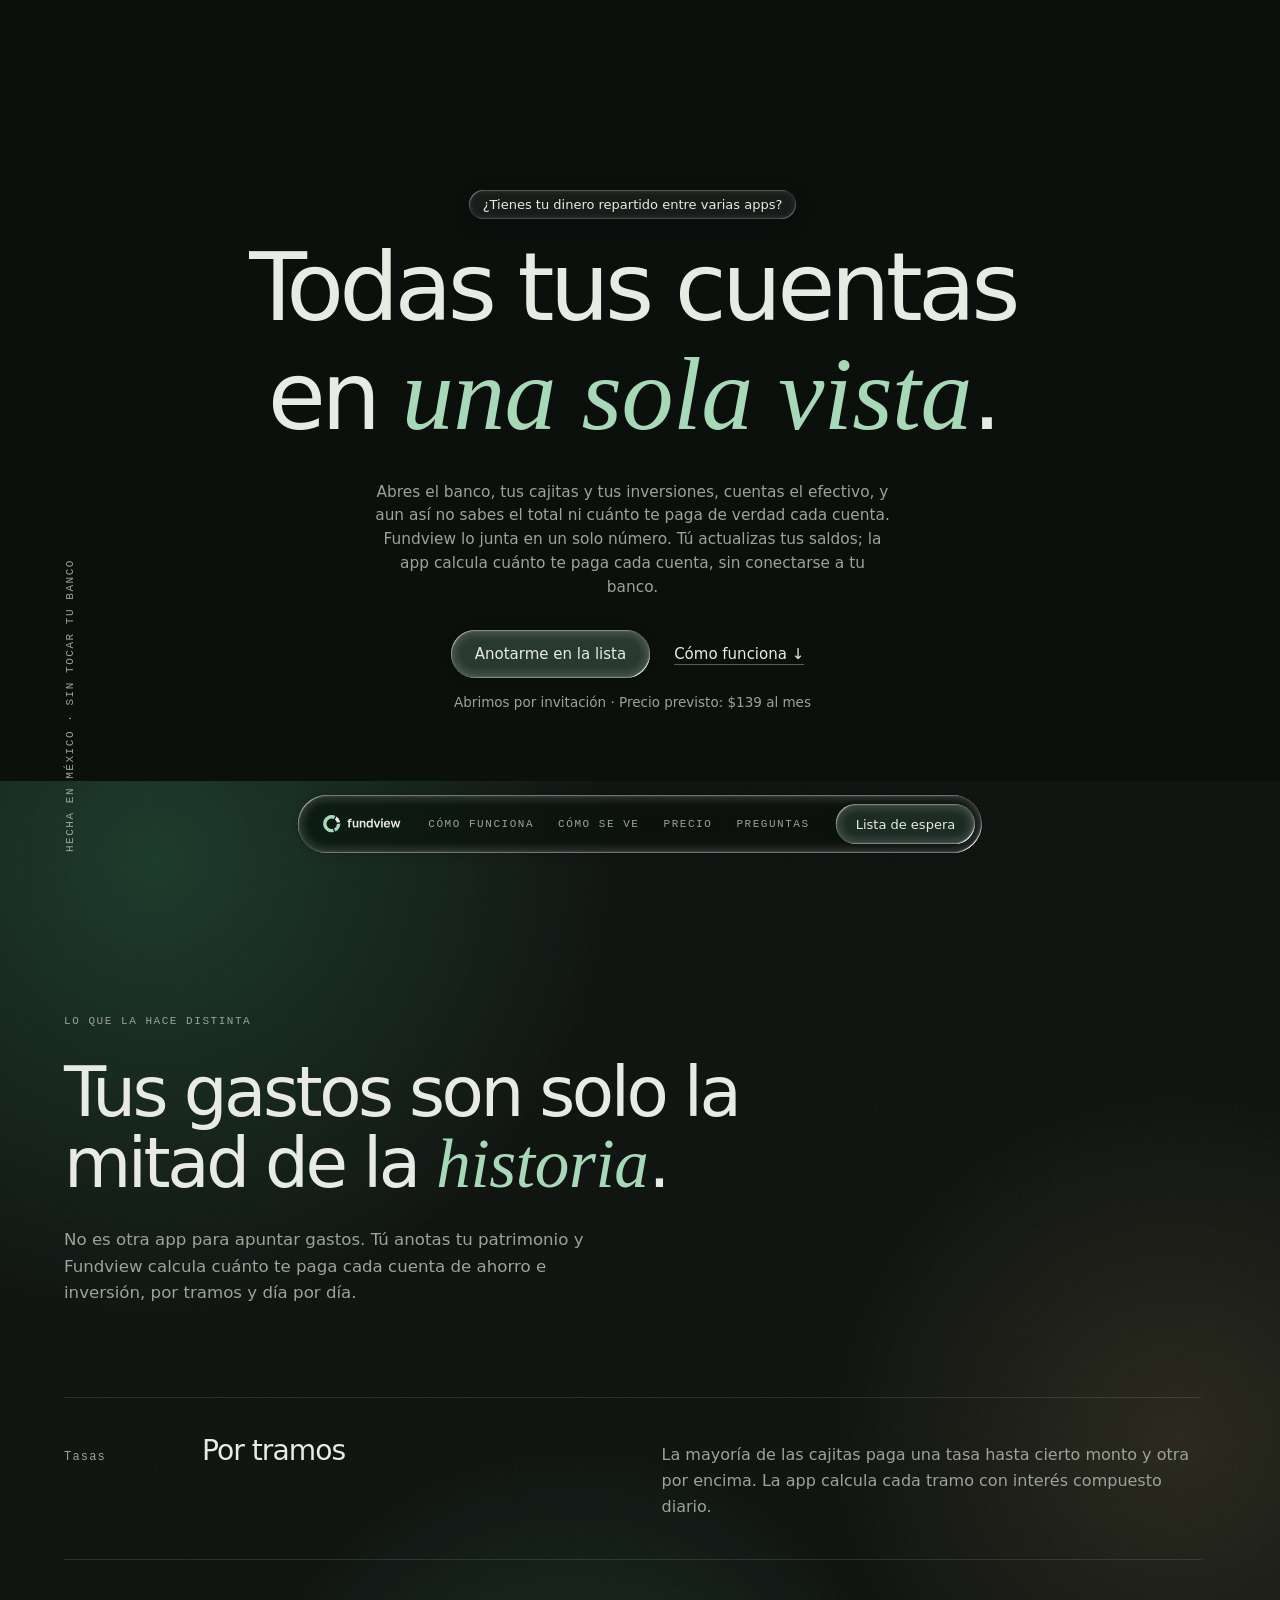
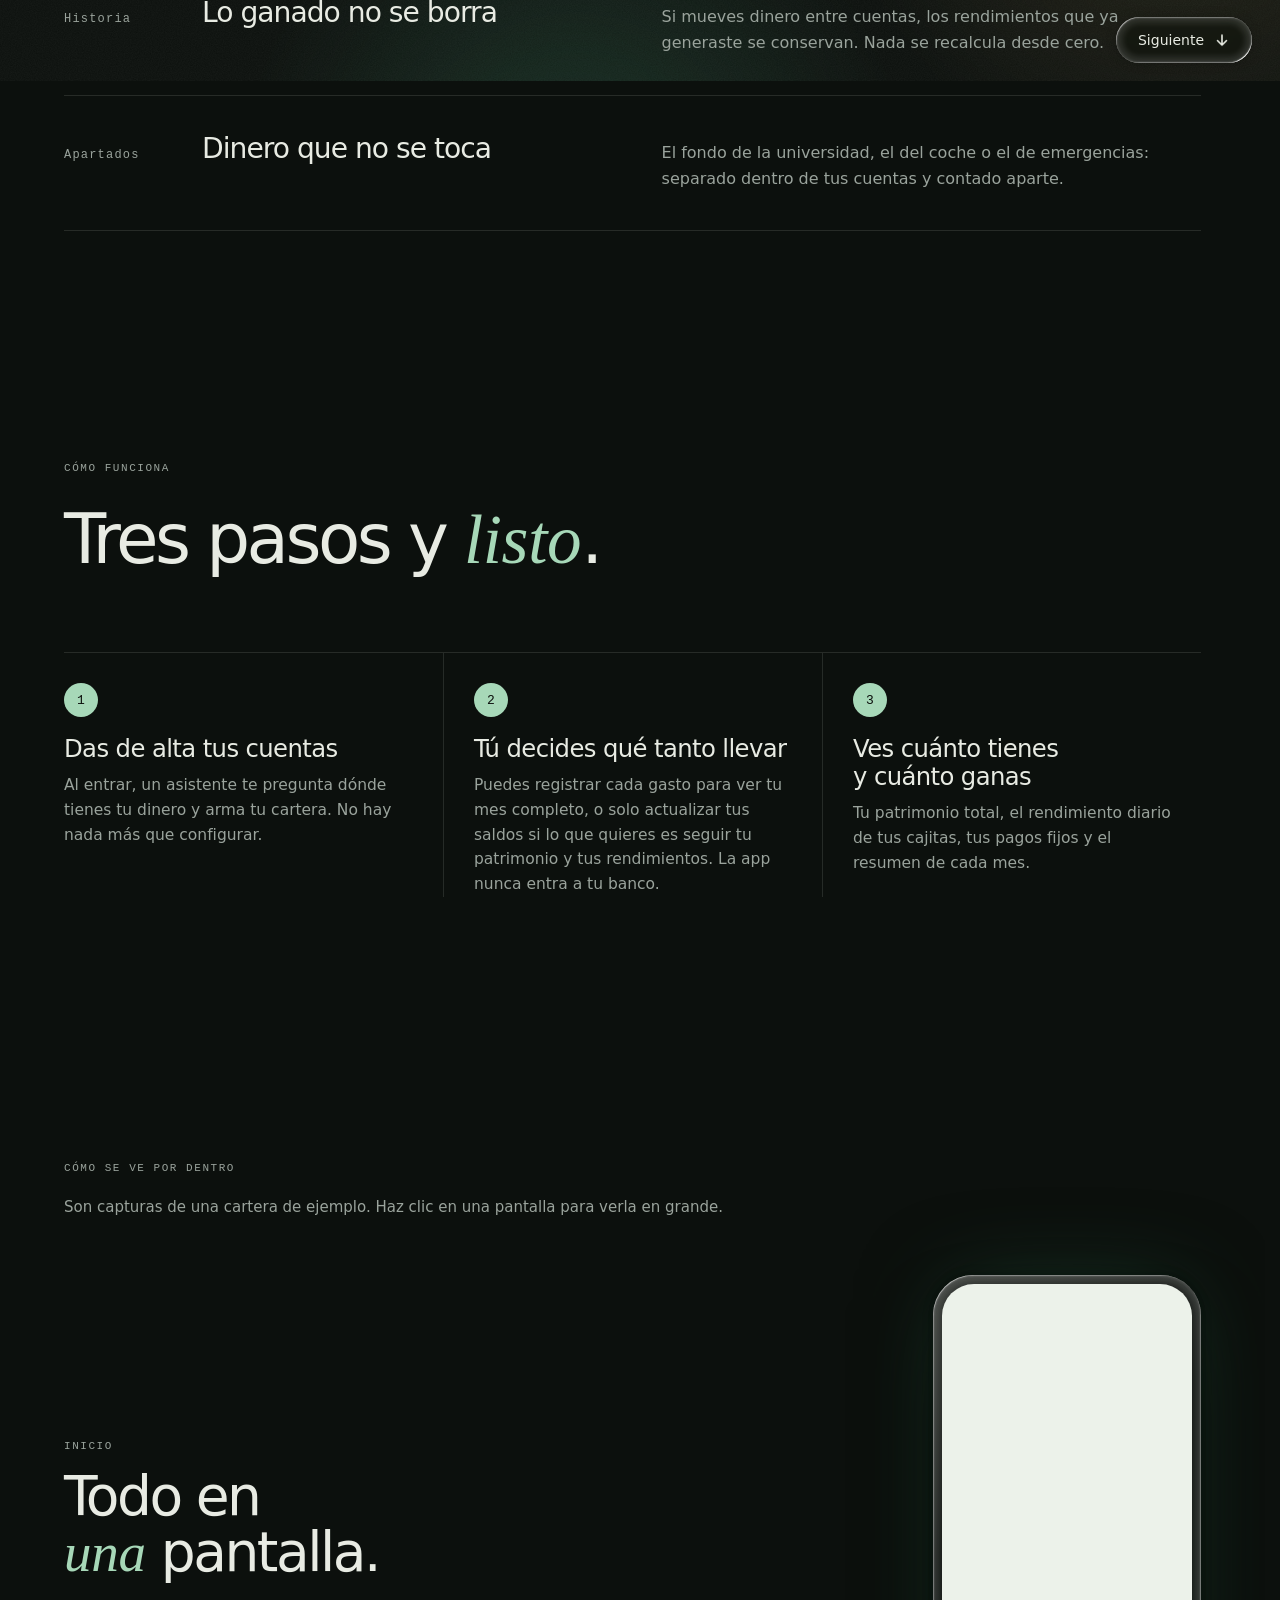
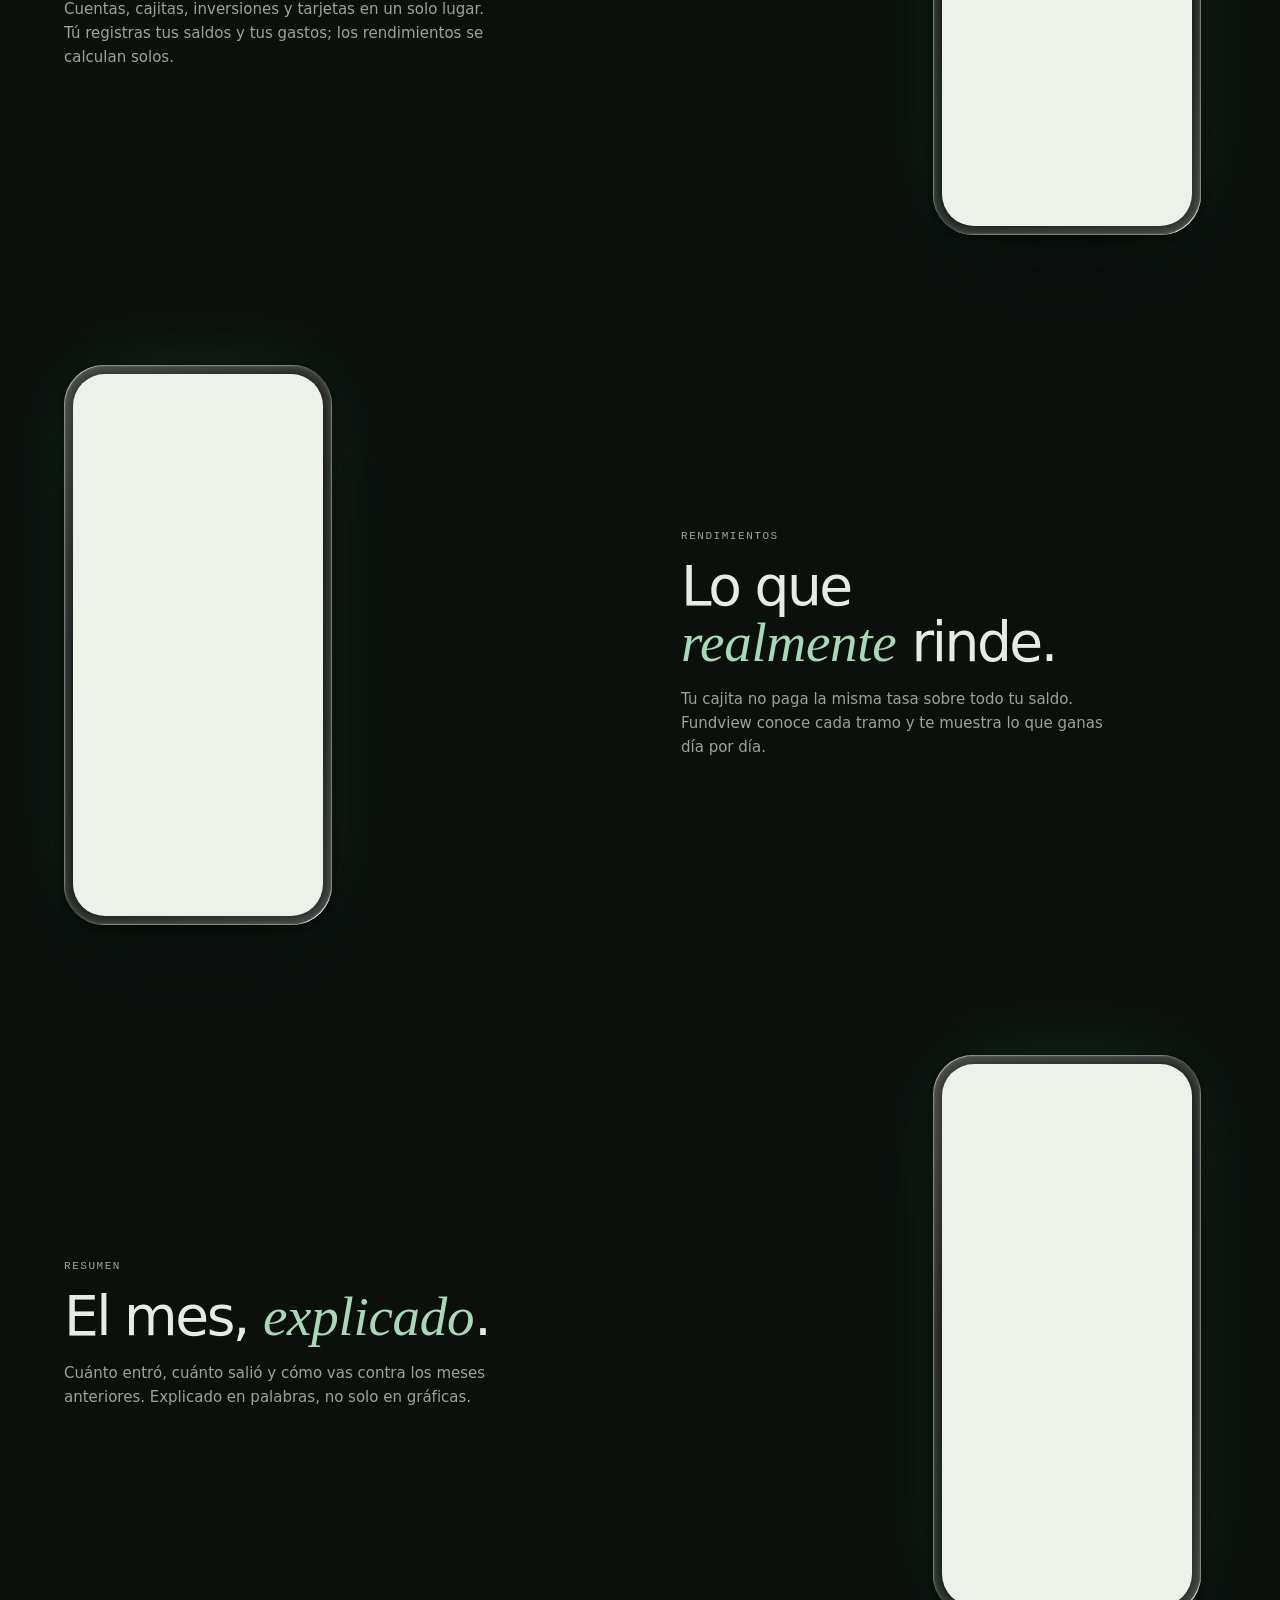
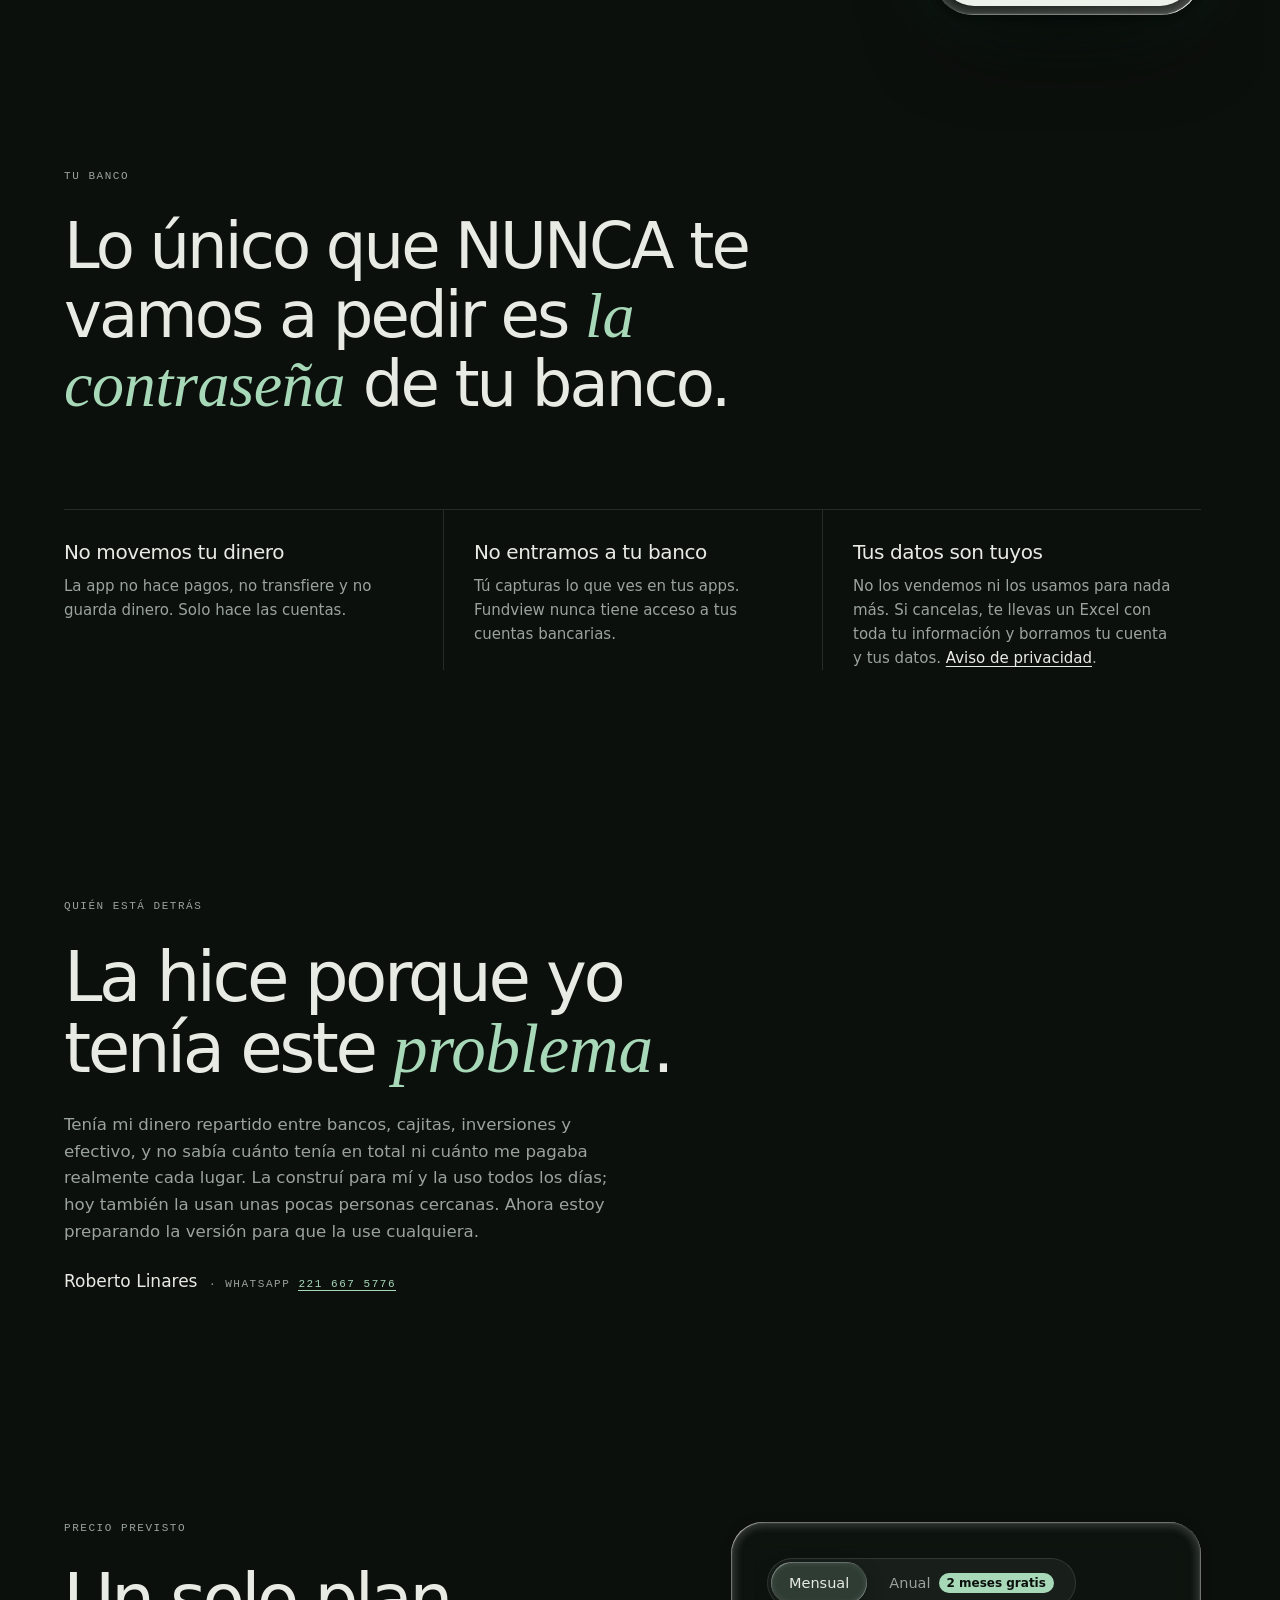
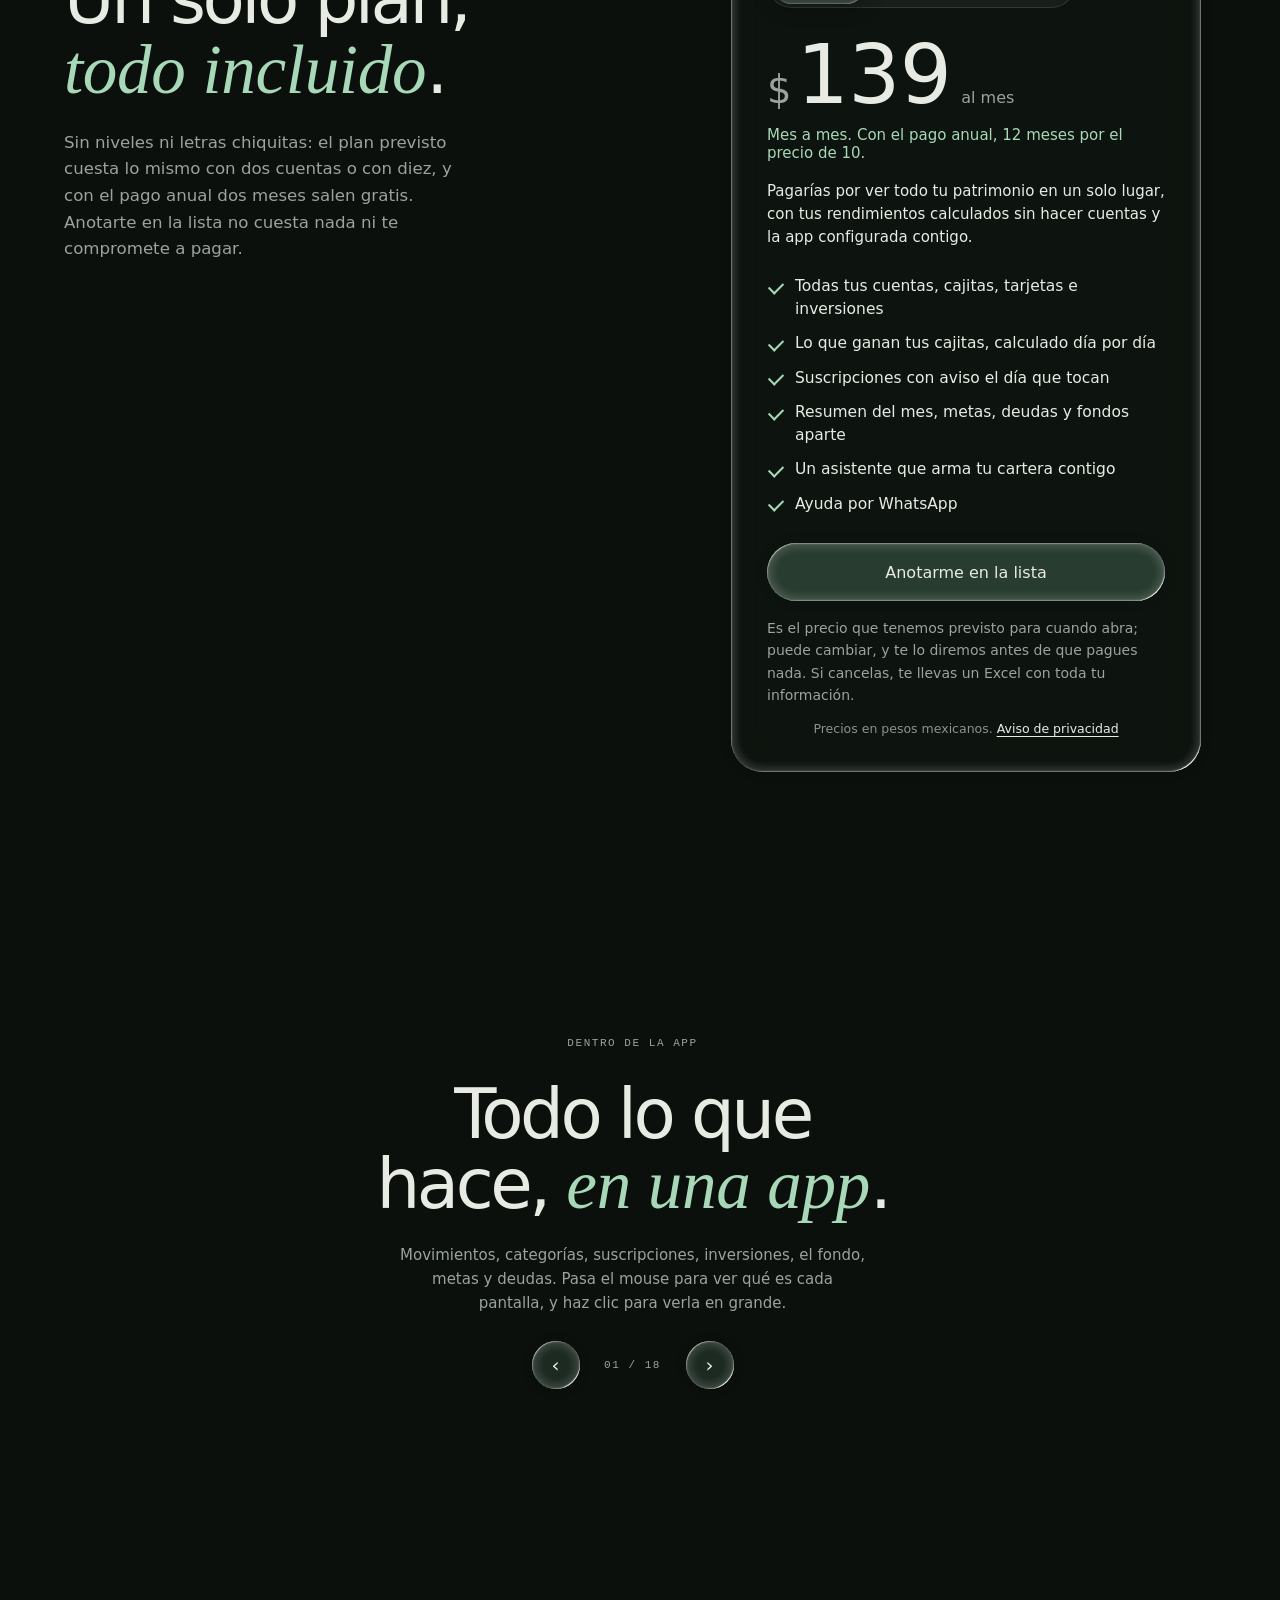
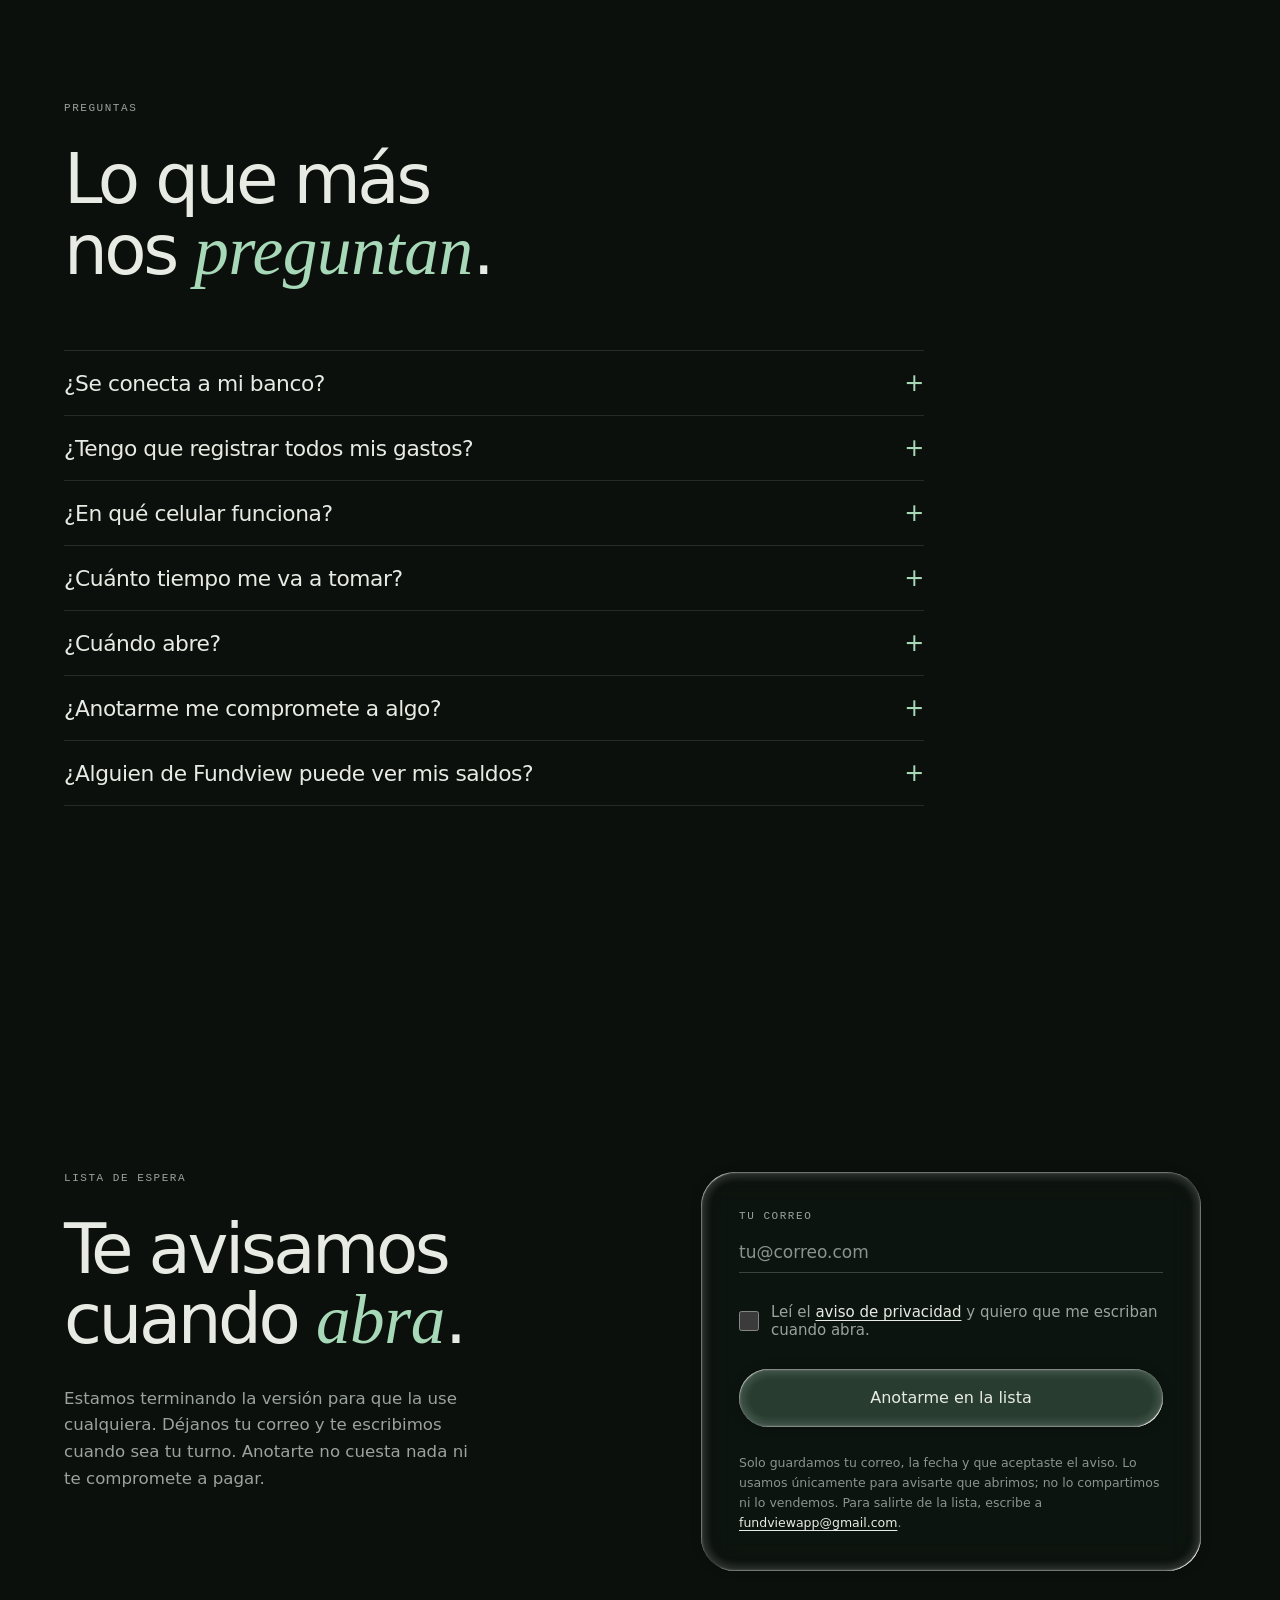
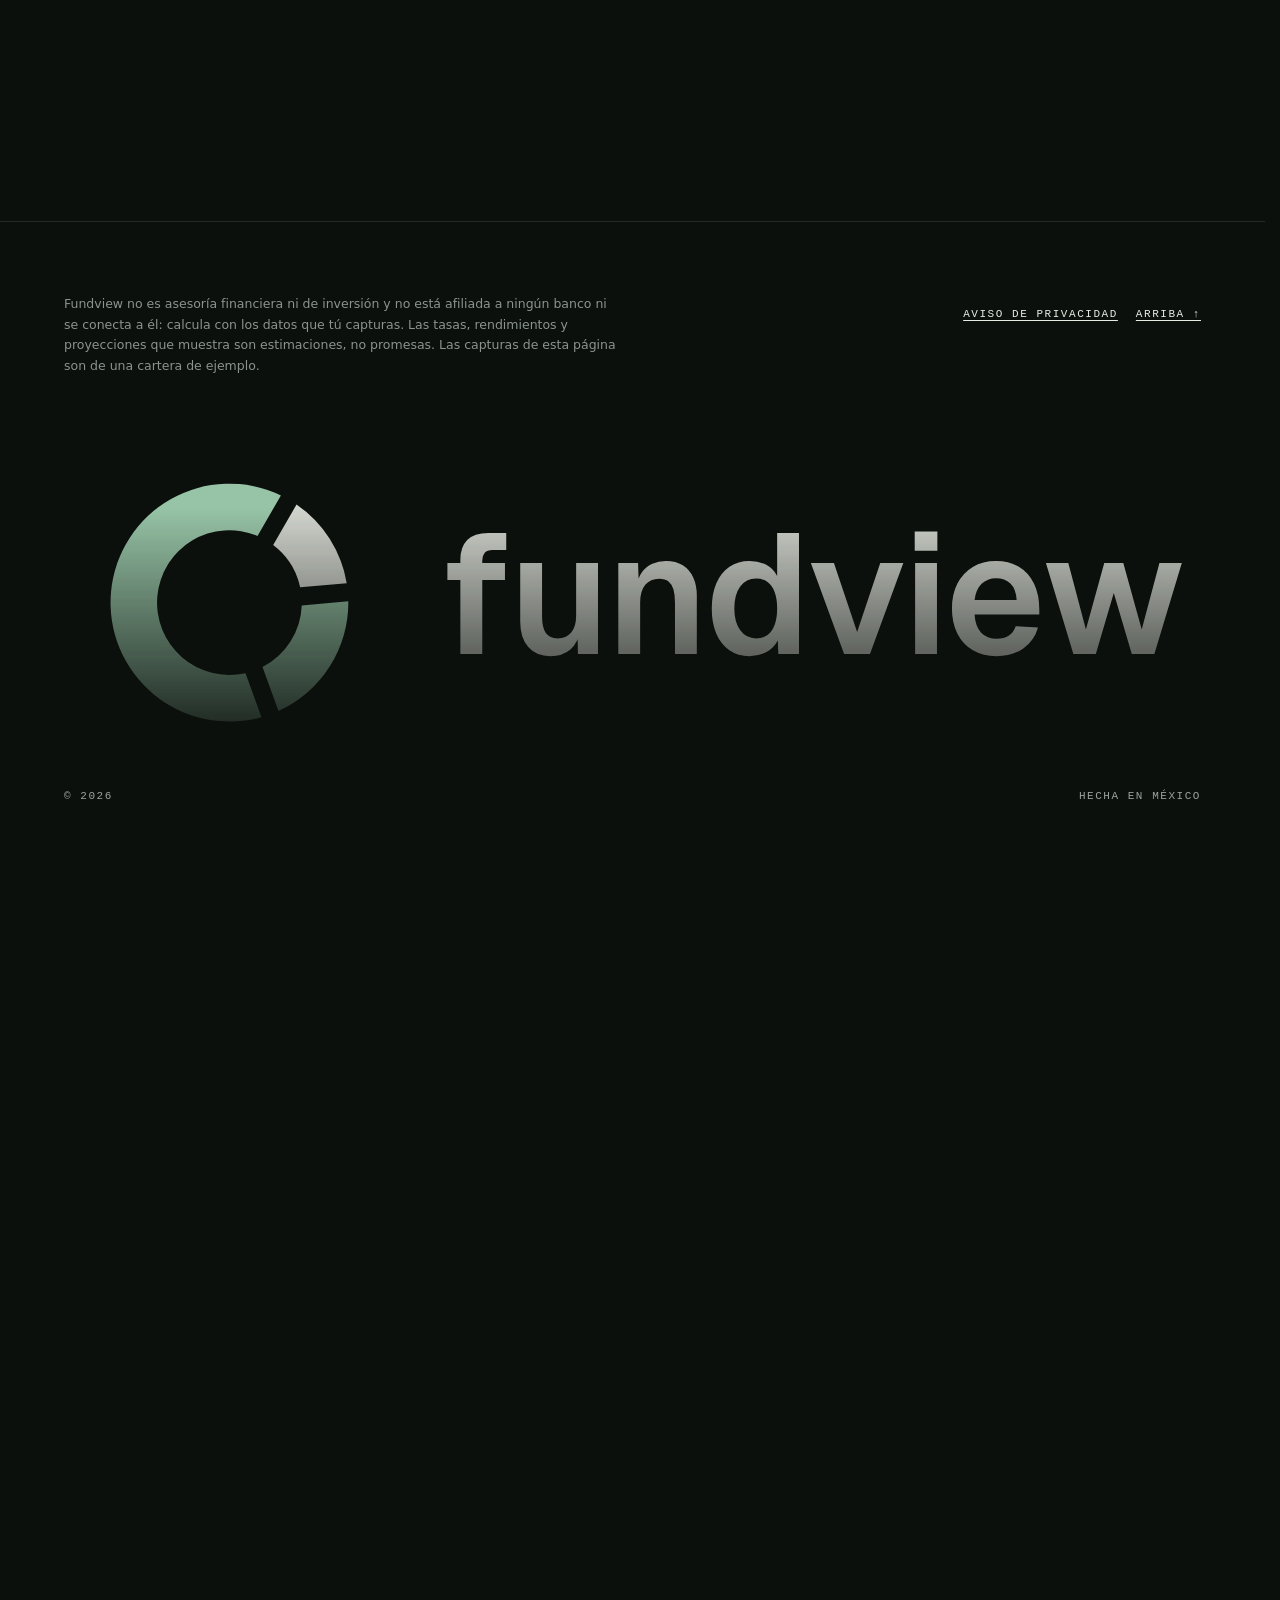
==== commit 2d8f1c34: "Landing: solo lo que la app hace hoy (sin prometer retencion ni cifrado) y titulo nuevo Co-Authored-" ====
--- a/index.html
+++ b/index.html
@@ -12,7 +12,7 @@
 <link rel="canonical" href="https://fundview.mx/">
 <!-- la tarjeta que sale al mandar la liga por WhatsApp -->
 <meta property="og:type" content="website">
-<meta property="og:title" content="Fundview — ¿Cuánto tienes, de verdad?">
+<meta property="og:title" content="Fundview: todas tus cuentas en una sola vista">
 <meta property="og:description" content="Tu banco, tus cajitas, tus inversiones y tu efectivo en una sola pantalla, y cuánto has ganado.">
 <meta property="og:url" content="https://fundview.mx/">
 <meta property="og:image" content="https://fundview.mx/og.jpg">
@@ -74,8 +74,8 @@
     <div class="hero-centro">
       <p class="hero-eyebrow"><span>¿Tienes tu dinero repartido entre varias apps?</span></p>
       <h1 class="hero-titulo">
-        <span class="linea"><span>¿Cuánto tienes,</span></span>
-        <span class="linea"><span>de <em>verdad</em>?</span></span>
+        <span class="linea"><span>Todas tus cuentas</span></span>
+        <span class="linea"><span>en <em>una sola vista</em>.</span></span>
       </h1>
       <p class="hero-sub"><span>Abres el banco, tus cajitas y tus inversiones, cuentas el efectivo, y aun así no sabes el total ni cuánto te paga de verdad cada cuenta. Fundview lo junta en un solo número. Tú actualizas tus saldos; la app calcula cuánto te paga cada cuenta, sin conectarse a tu banco.</span></p>
       <div class="hero-ctas">
@@ -103,12 +103,10 @@
   <section class="seccion" id="distinta">
     <span class="kicker mono" data-rev>Lo que la hace distinta</span>
     <h2 class="titulo-grande" data-rev>Tus gastos son solo la mitad de la <em>historia</em>.</h2>
-    <p class="lead" data-rev>No es otra app para apuntar gastos. Fundview junta tu patrimonio y calcula cuánto te paga realmente cada cuenta de ahorro e inversión: por tramos, día por día y después de la retención de impuestos.</p>
+    <p class="lead" data-rev>No es otra app para apuntar gastos. Tú anotas tu patrimonio y Fundview calcula cuánto te paga cada cuenta de ahorro e inversión, por tramos y día por día.</p>
     <div class="filas">
       <div class="fila" data-rev><span class="n">Tasas</span><h3>Por tramos</h3>
         <p>La mayoría de las cajitas paga una tasa hasta cierto monto y otra por encima. La app calcula cada tramo con interés compuesto diario.</p></div>
-      <div class="fila" data-rev><span class="n">Impuestos</span><h3>Lo que recibes después de la retención</h3>
-        <p>Si la institución retiene ISR, Fundview lo descuenta del rendimiento que muestra.</p></div>
       <div class="fila" data-rev><span class="n">Historia</span><h3>Lo ganado no se borra</h3>
         <p>Si mueves dinero entre cuentas, los rendimientos que ya generaste se conservan. Nada se recalcula desde cero.</p></div>
       <div class="fila" data-rev><span class="n">Apartados</span><h3>Dinero que no se toca</h3>
@@ -278,7 +276,7 @@
       <details><summary>¿Anotarme me compromete a algo?</summary>
         <p>No. Anotarte no cuesta nada y no te obliga a pagar. Cuando te toque decides si entras. Si ya no quieres estar en la lista, escríbenos y te borramos.</p></details>
       <details><summary>¿Alguien de Fundview puede ver mis saldos?</summary>
-        <p>En la versión de hoy, que usan unas pocas personas cercanas, el administrador tiene acceso técnico a la base de datos, y por eso lo decimos claro. La versión para todos la estamos construyendo para que tus datos se cifren en tu teléfono antes de guardarse, de modo que nadie más, ni nosotros, pueda leer tus saldos desde la base de datos. Cuando abra, su aviso de privacidad lo explicará con detalle. No vendemos tus datos ni los usamos para nada más.</p></details>
+        <p>Quien administra el servidor tiene acceso técnico a la base de datos, y por eso lo decimos claro. Queremos llegar a que tus datos se cifren en tu teléfono para que ni eso sea posible, pero esa parte todavía no está lista y no la vamos a prometer con fecha. Cuando abra, su aviso de privacidad lo explicará con detalle. No vendemos tus datos ni los usamos para nada más.</p></details>
     </div>
   </section>
 
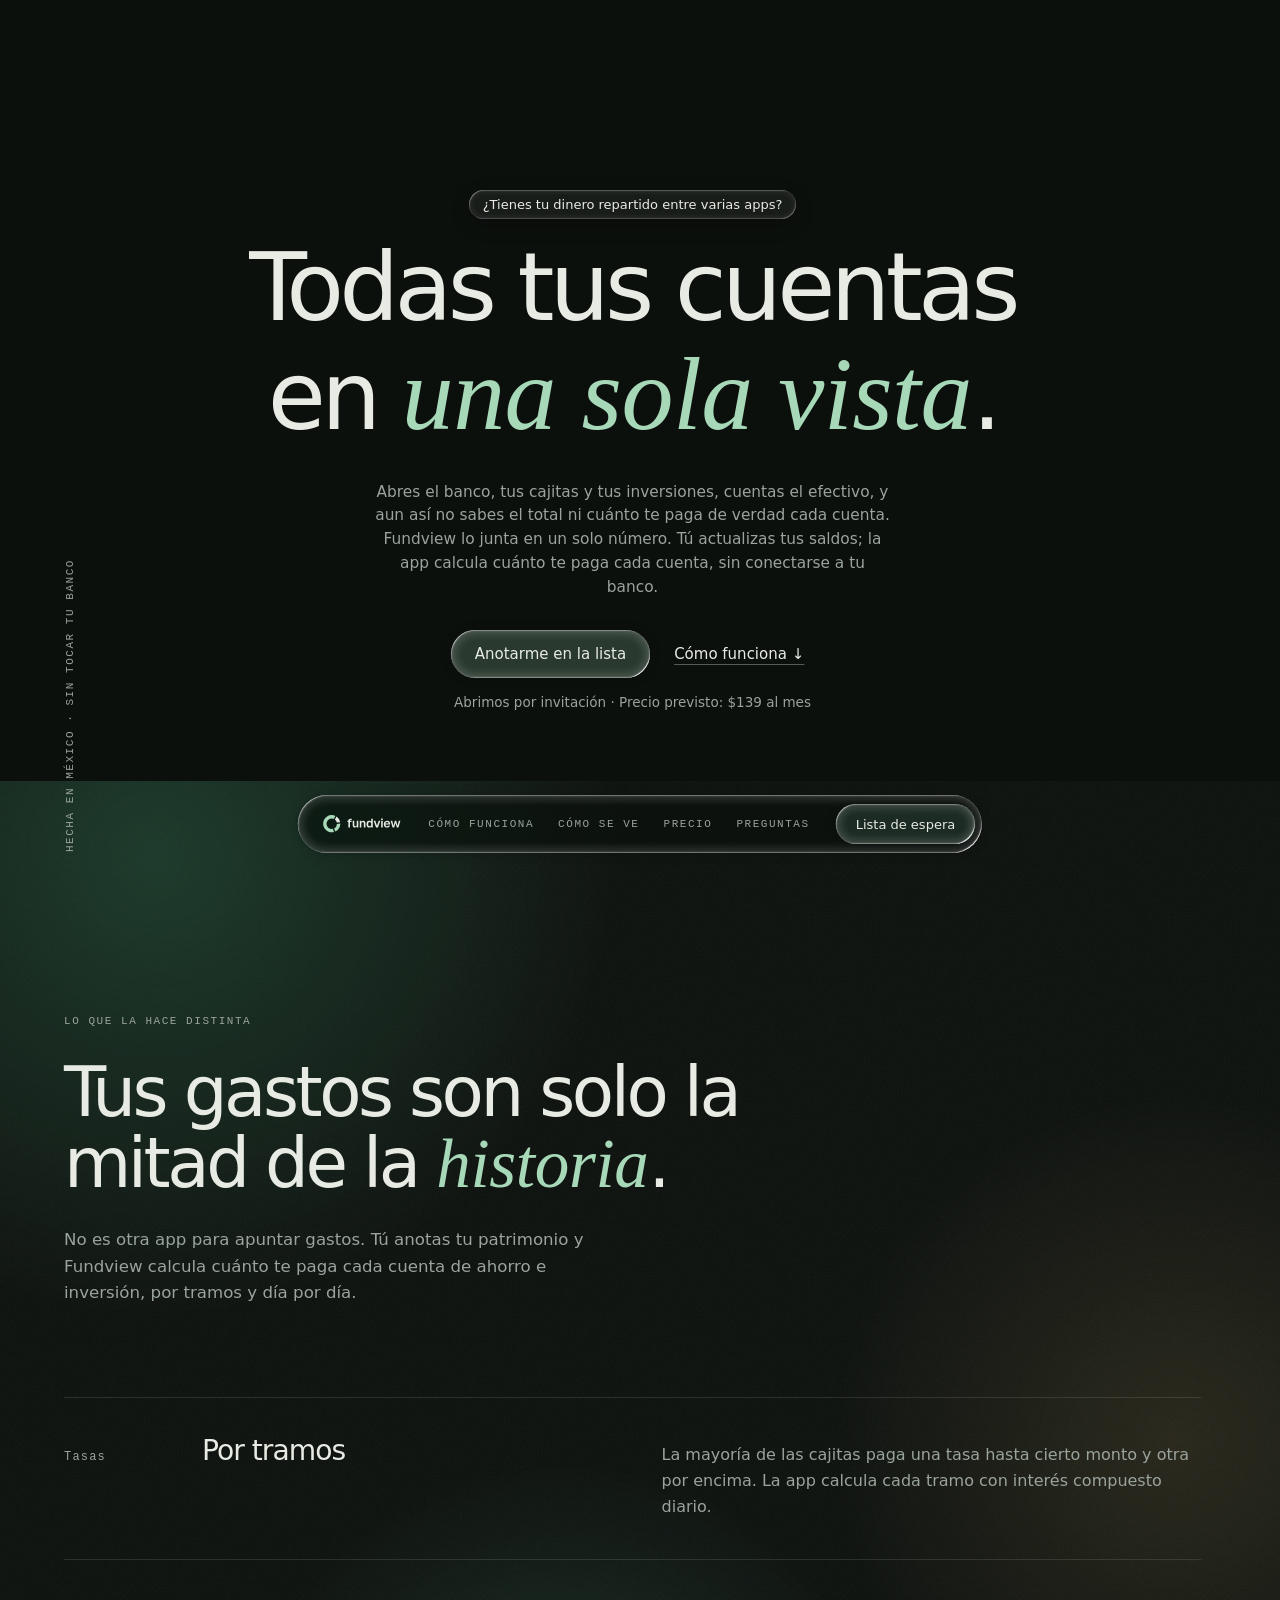
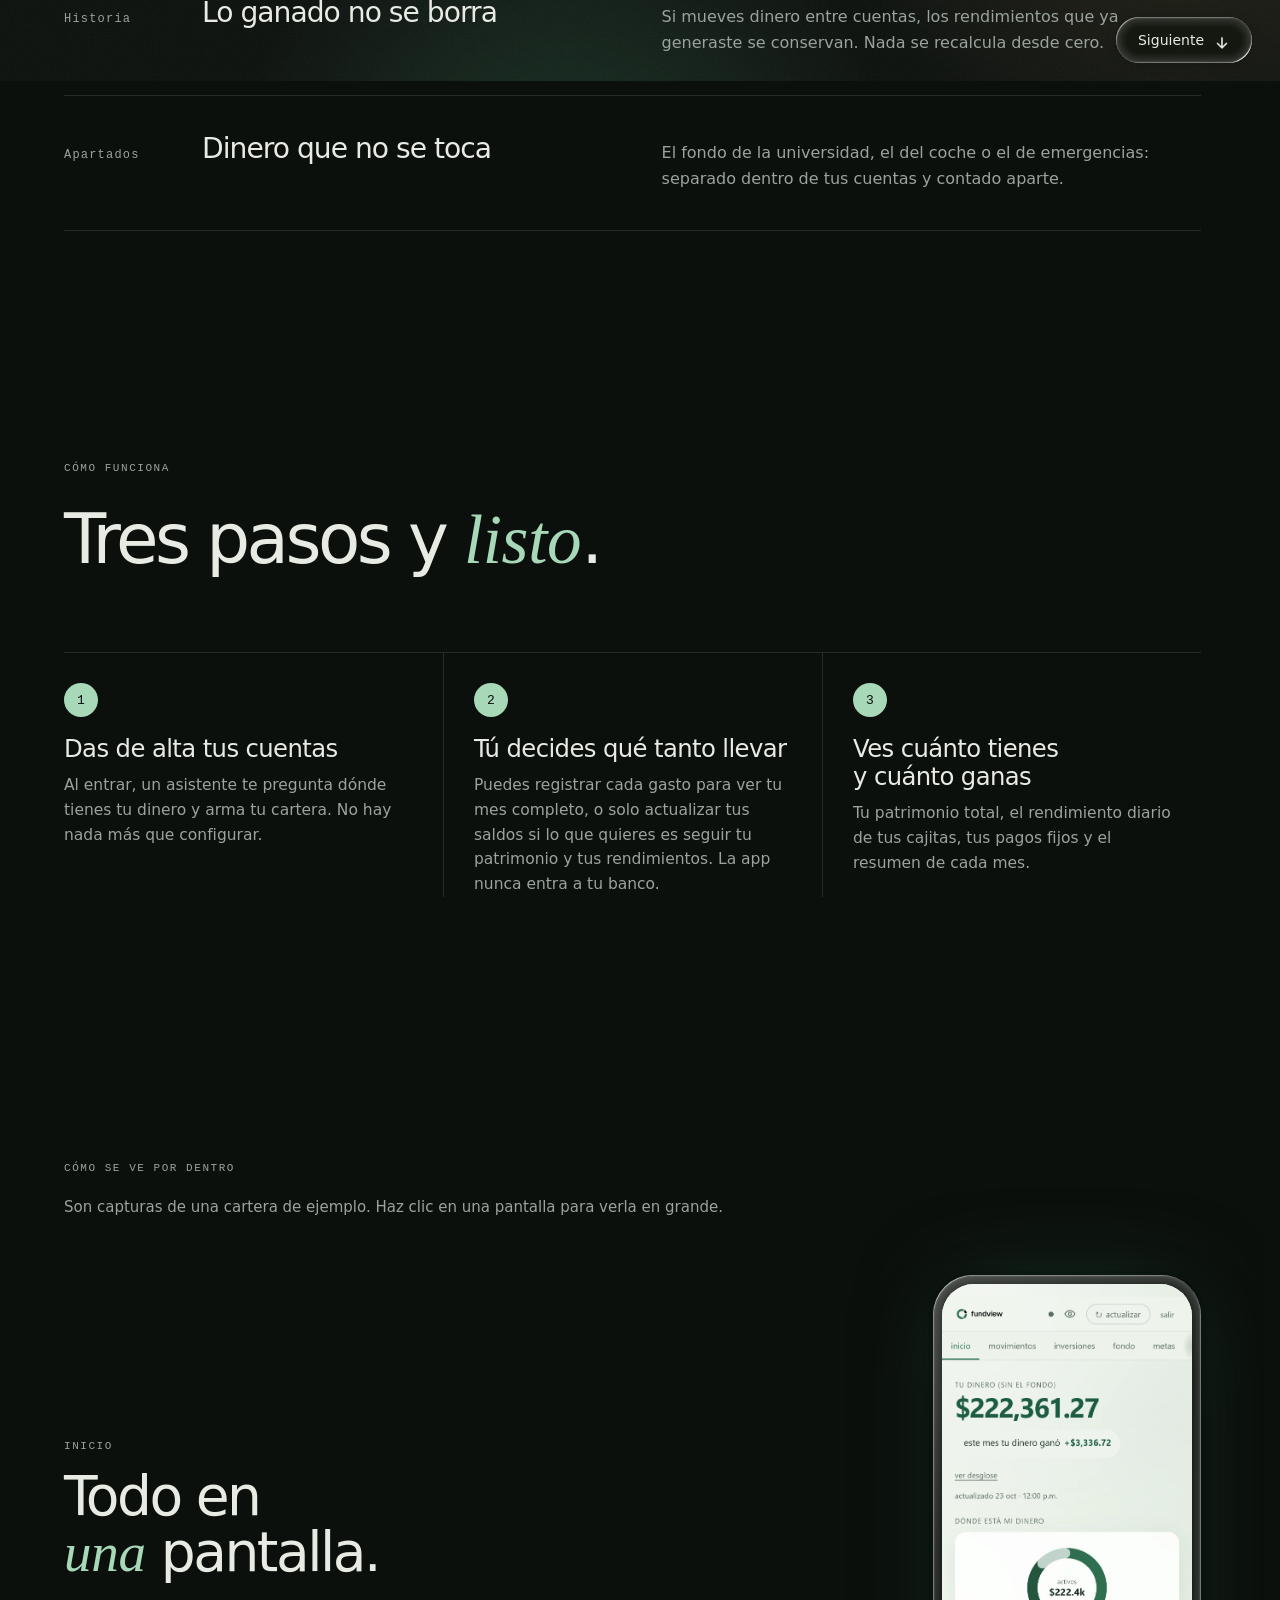
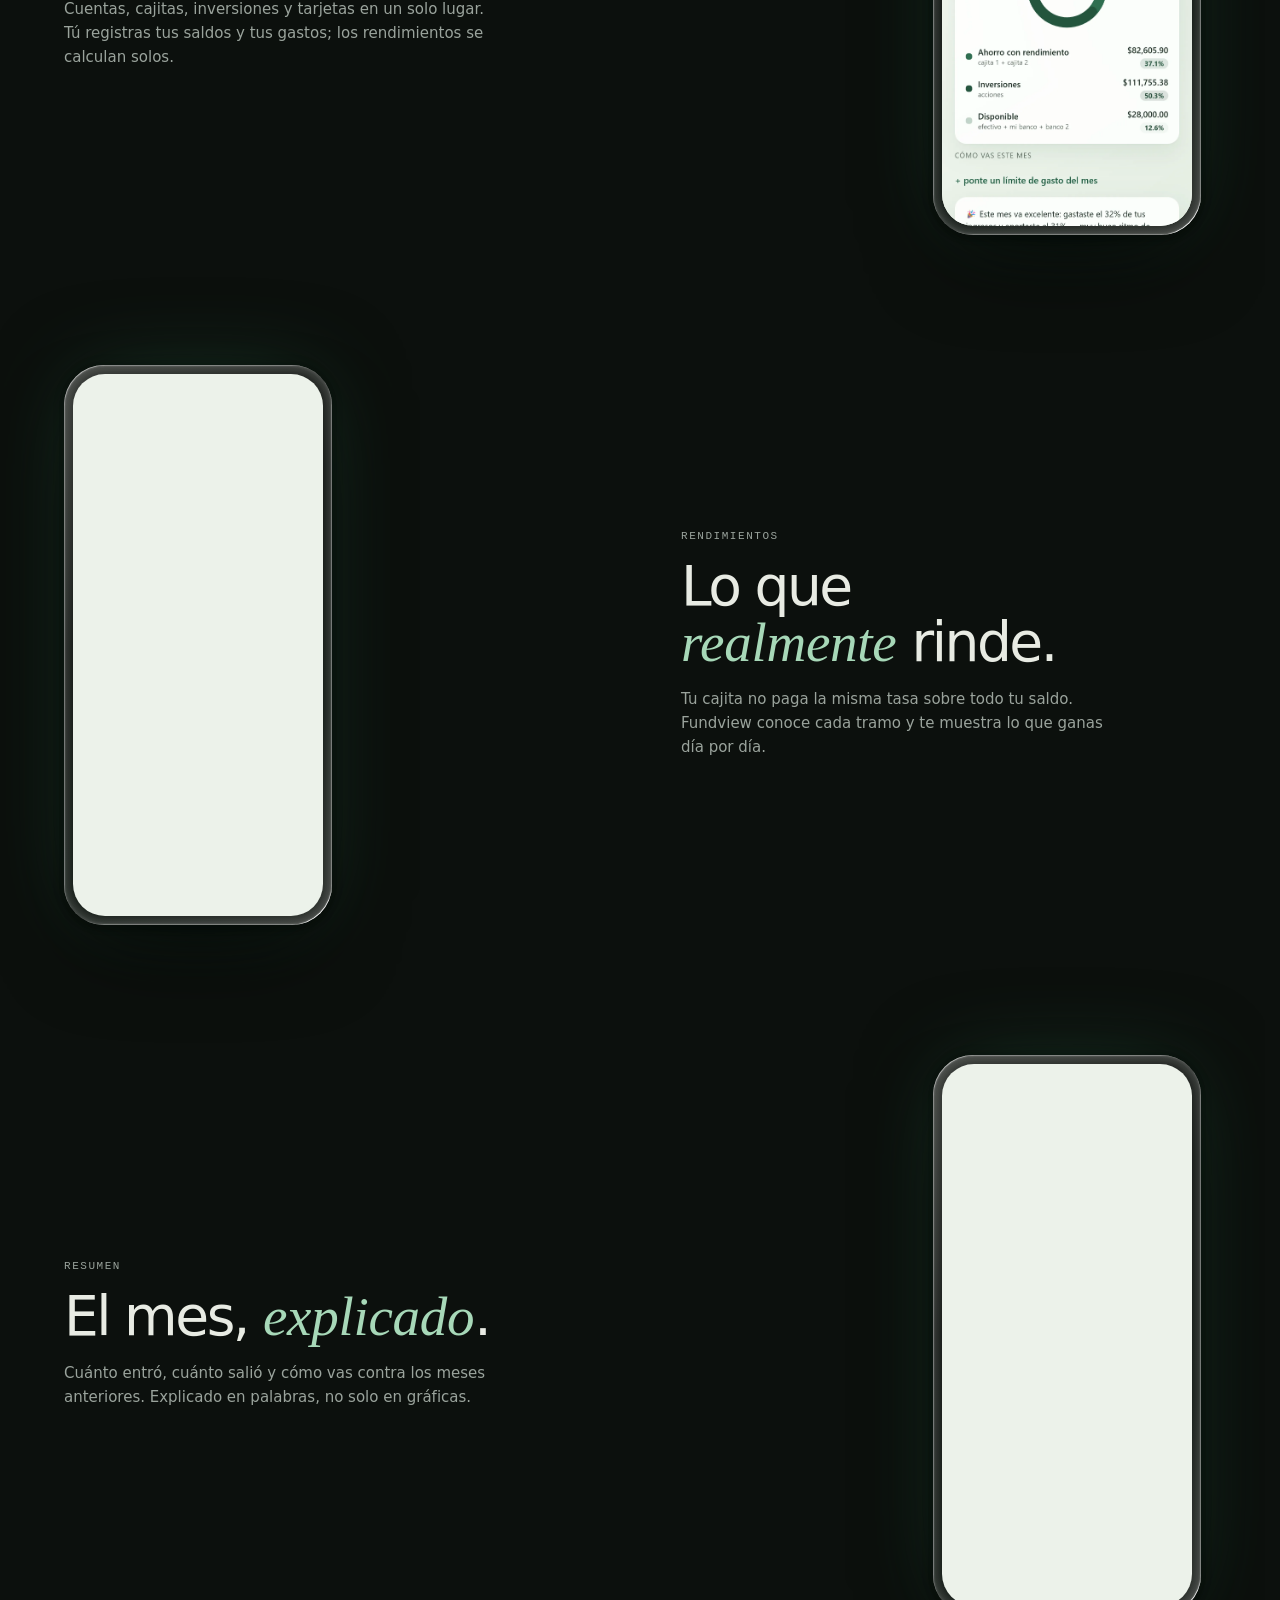
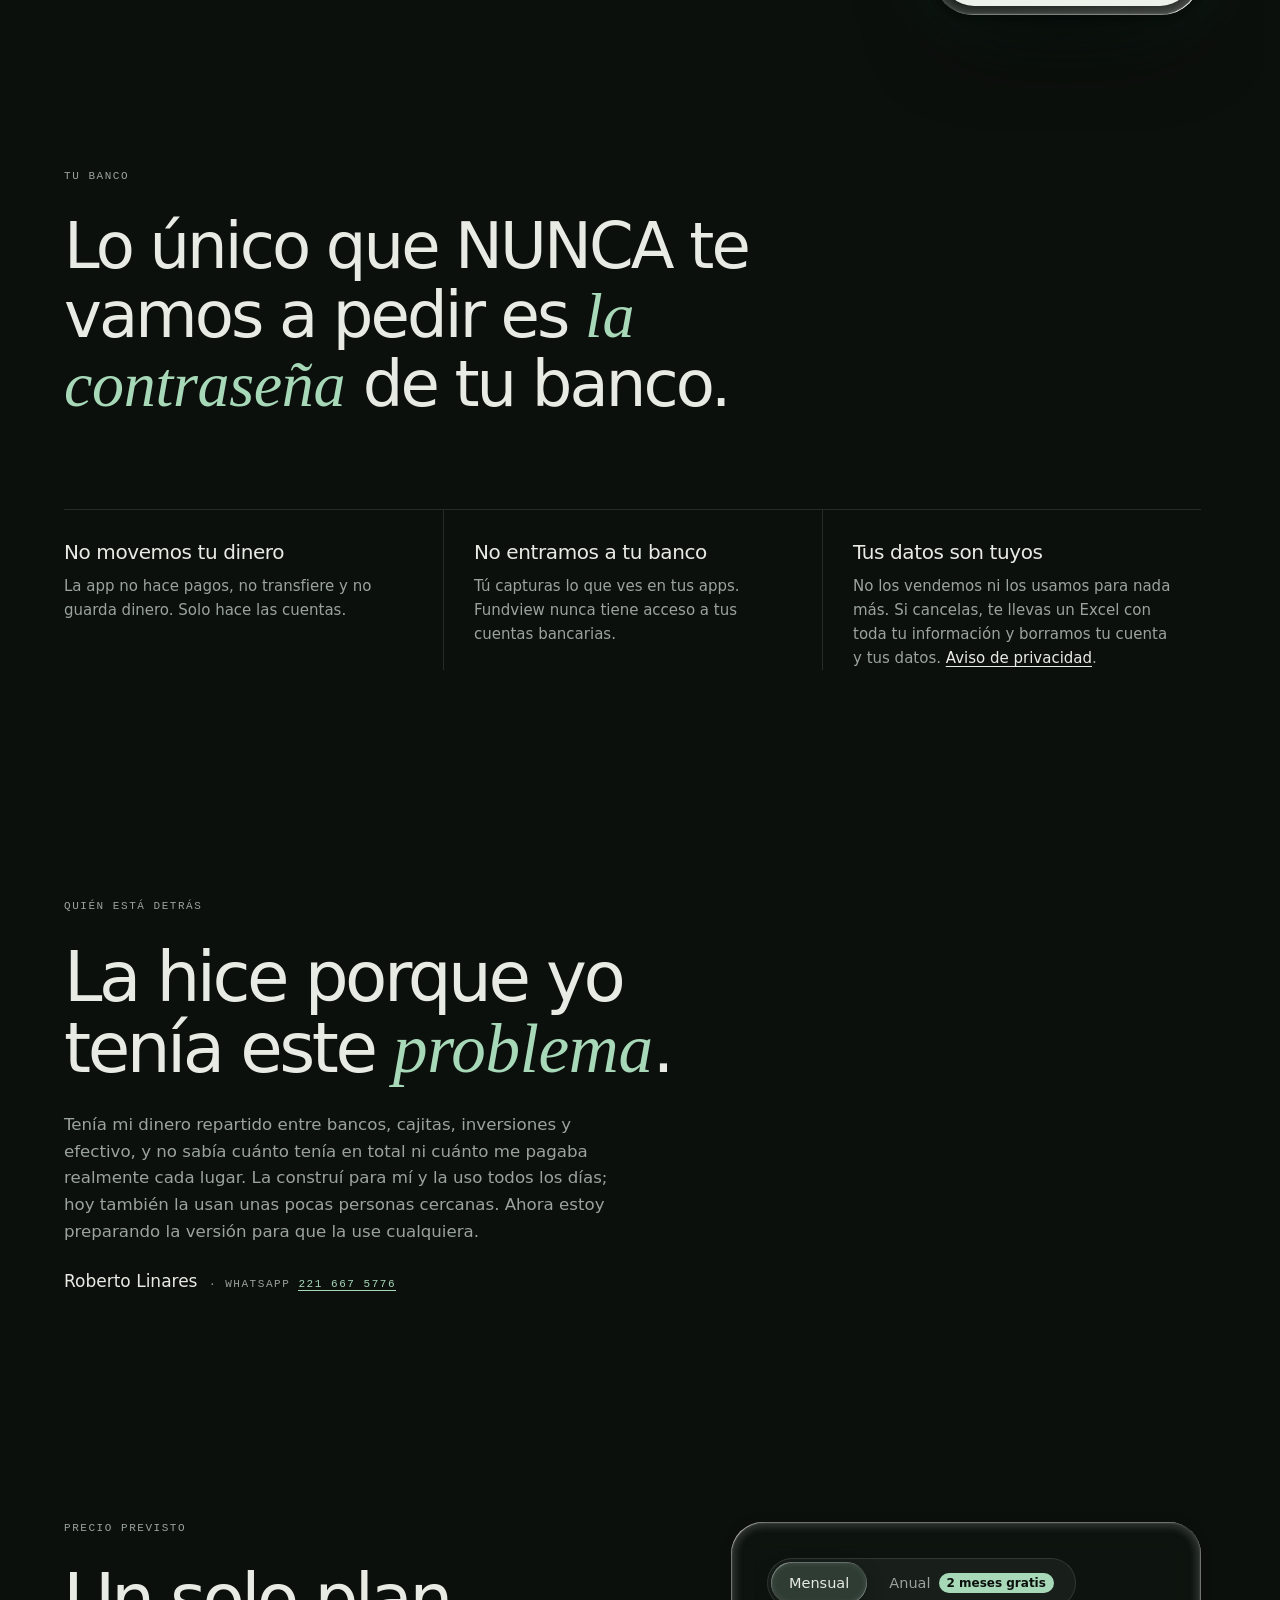
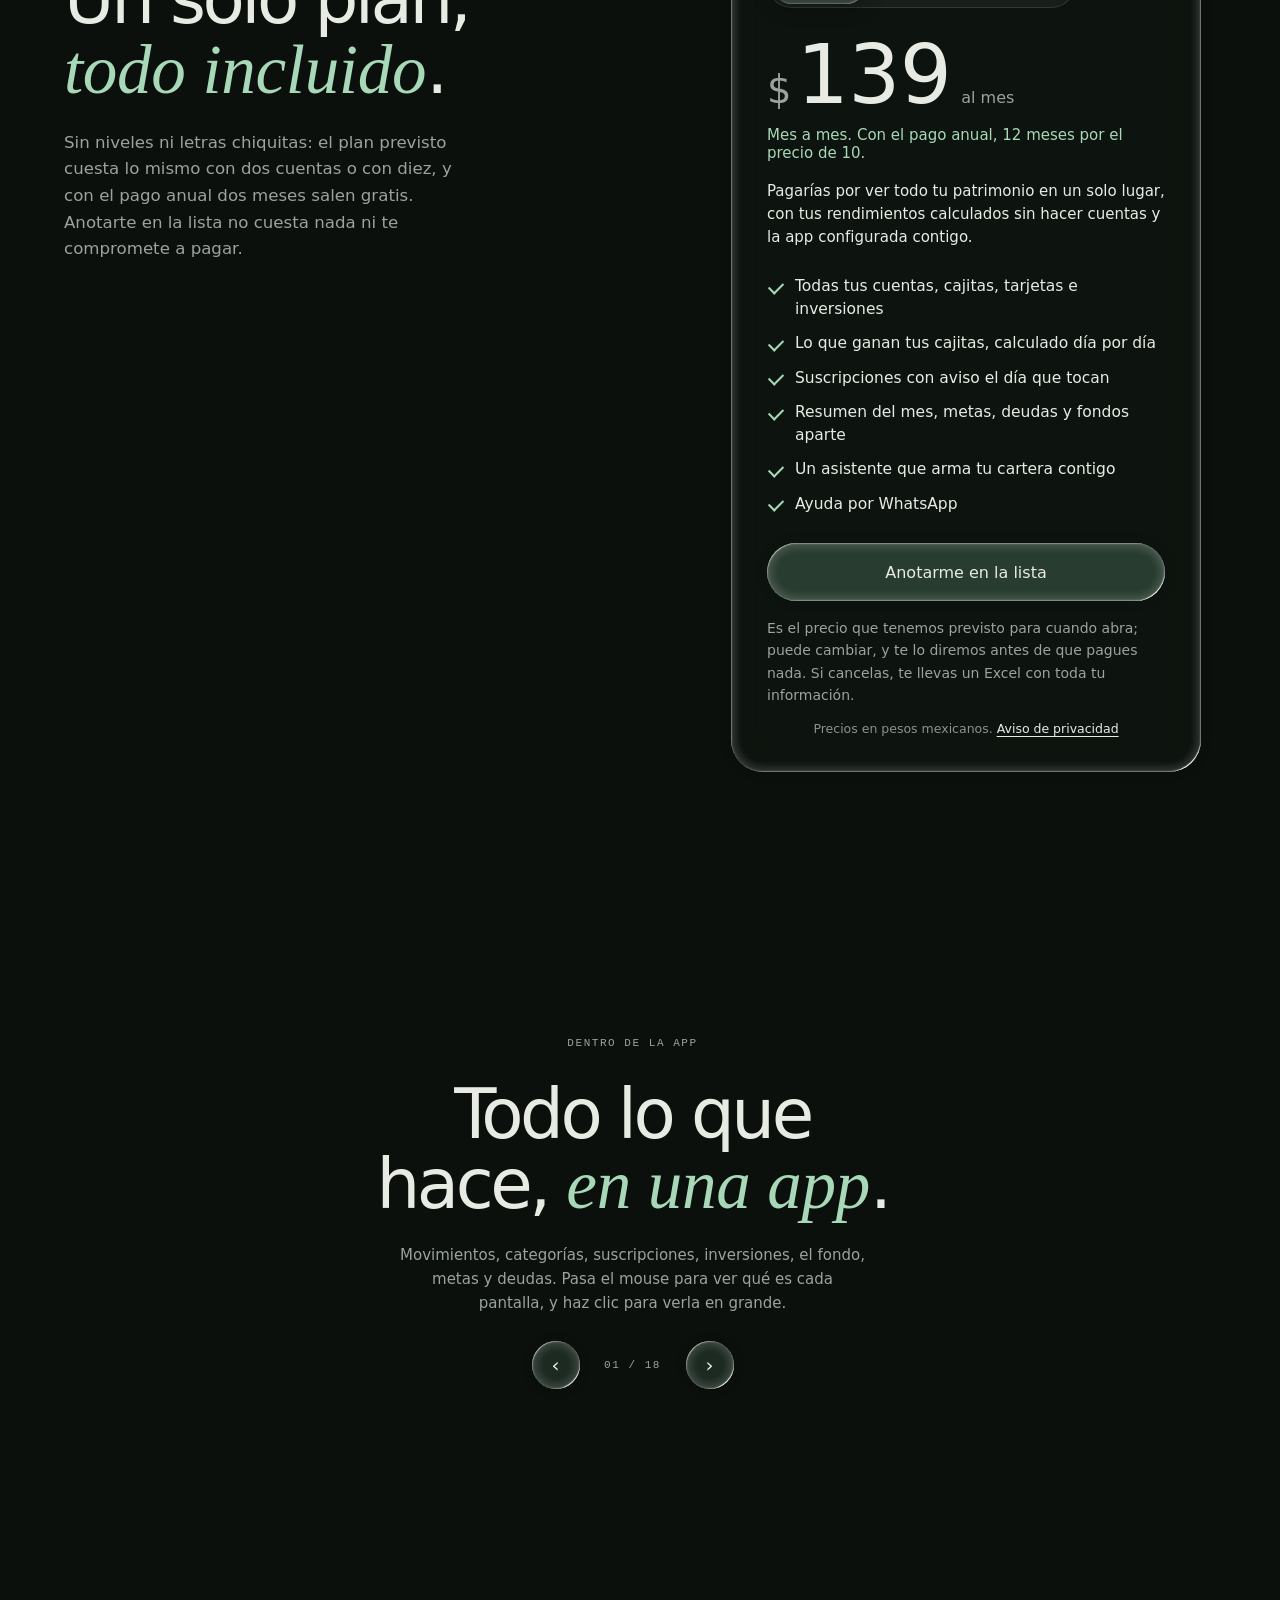
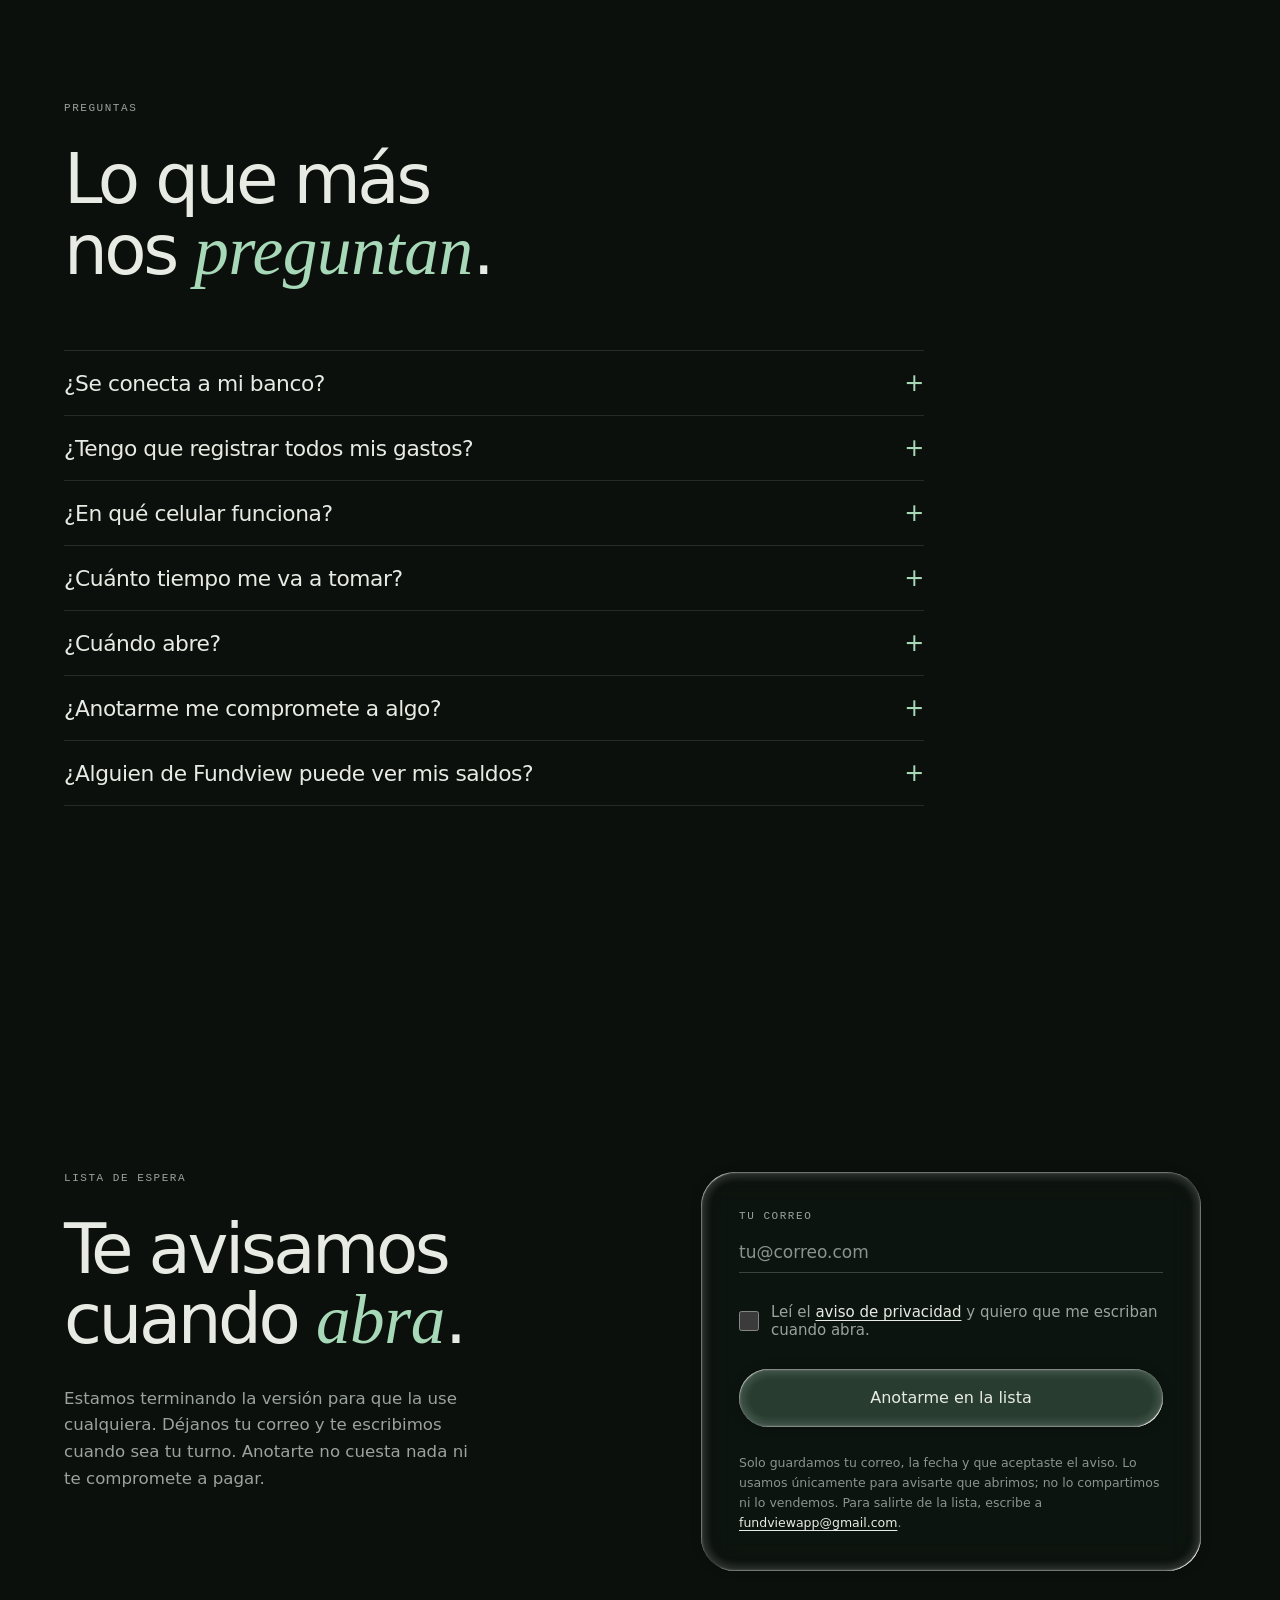
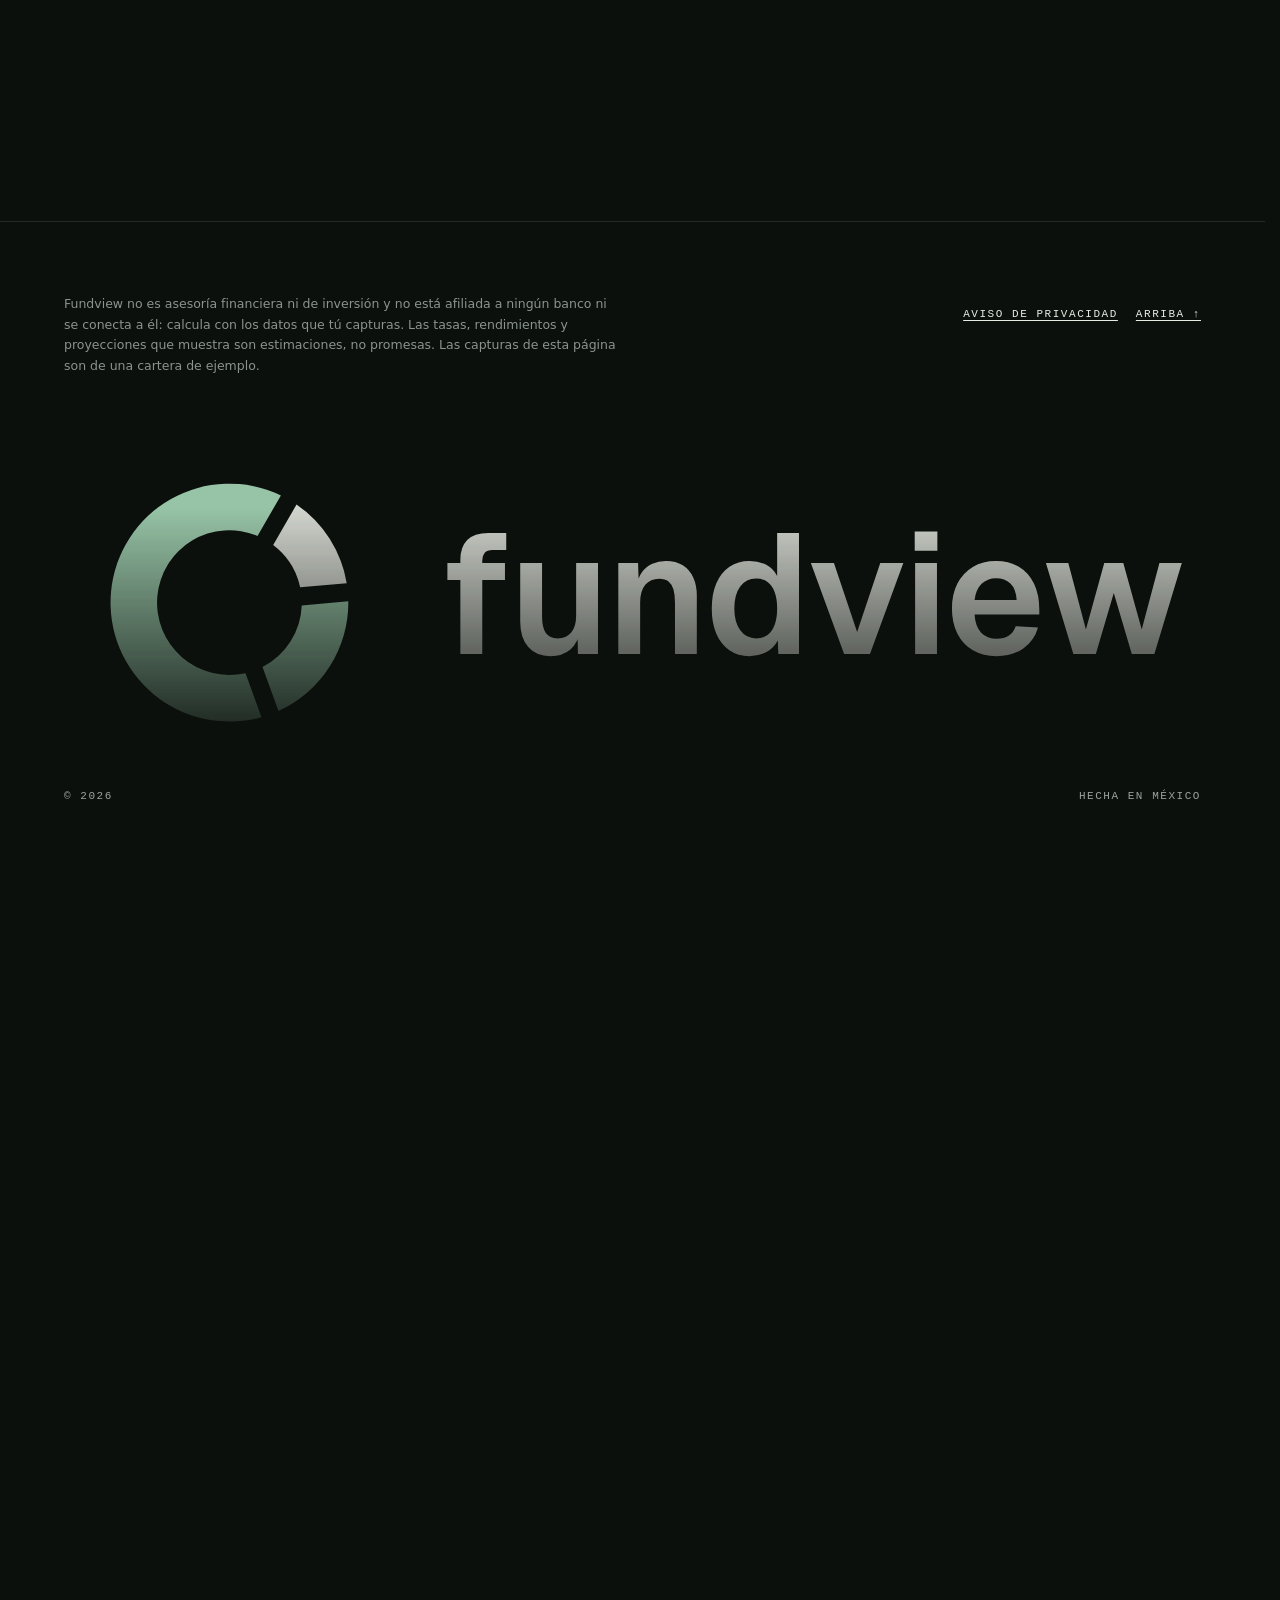
==== commit abce65d4: "Capturas de la app con la marca Fundview y cuentas genericas, sin nombres de bancos Las 18 pantallas" ====
--- a/index.html
+++ b/index.html
@@ -90,7 +90,7 @@
         <span class="numero-ejemplo">Cartera de ejemplo</span>
         <div class="numero" id="numero" aria-hidden="true"><span class="signo">$</span>0<span class="cent">.00</span></div>
         <div class="numero-et">Así se ve todo tu dinero, en un número</div>
-        <div class="numero-ganado" id="ganado">+$14,884.64 <span>ganado este año</span></div>
+        <div class="numero-ganado" id="ganado">+$12,117.24 <span>ganado este año</span></div>
       </div>
     </div>
 
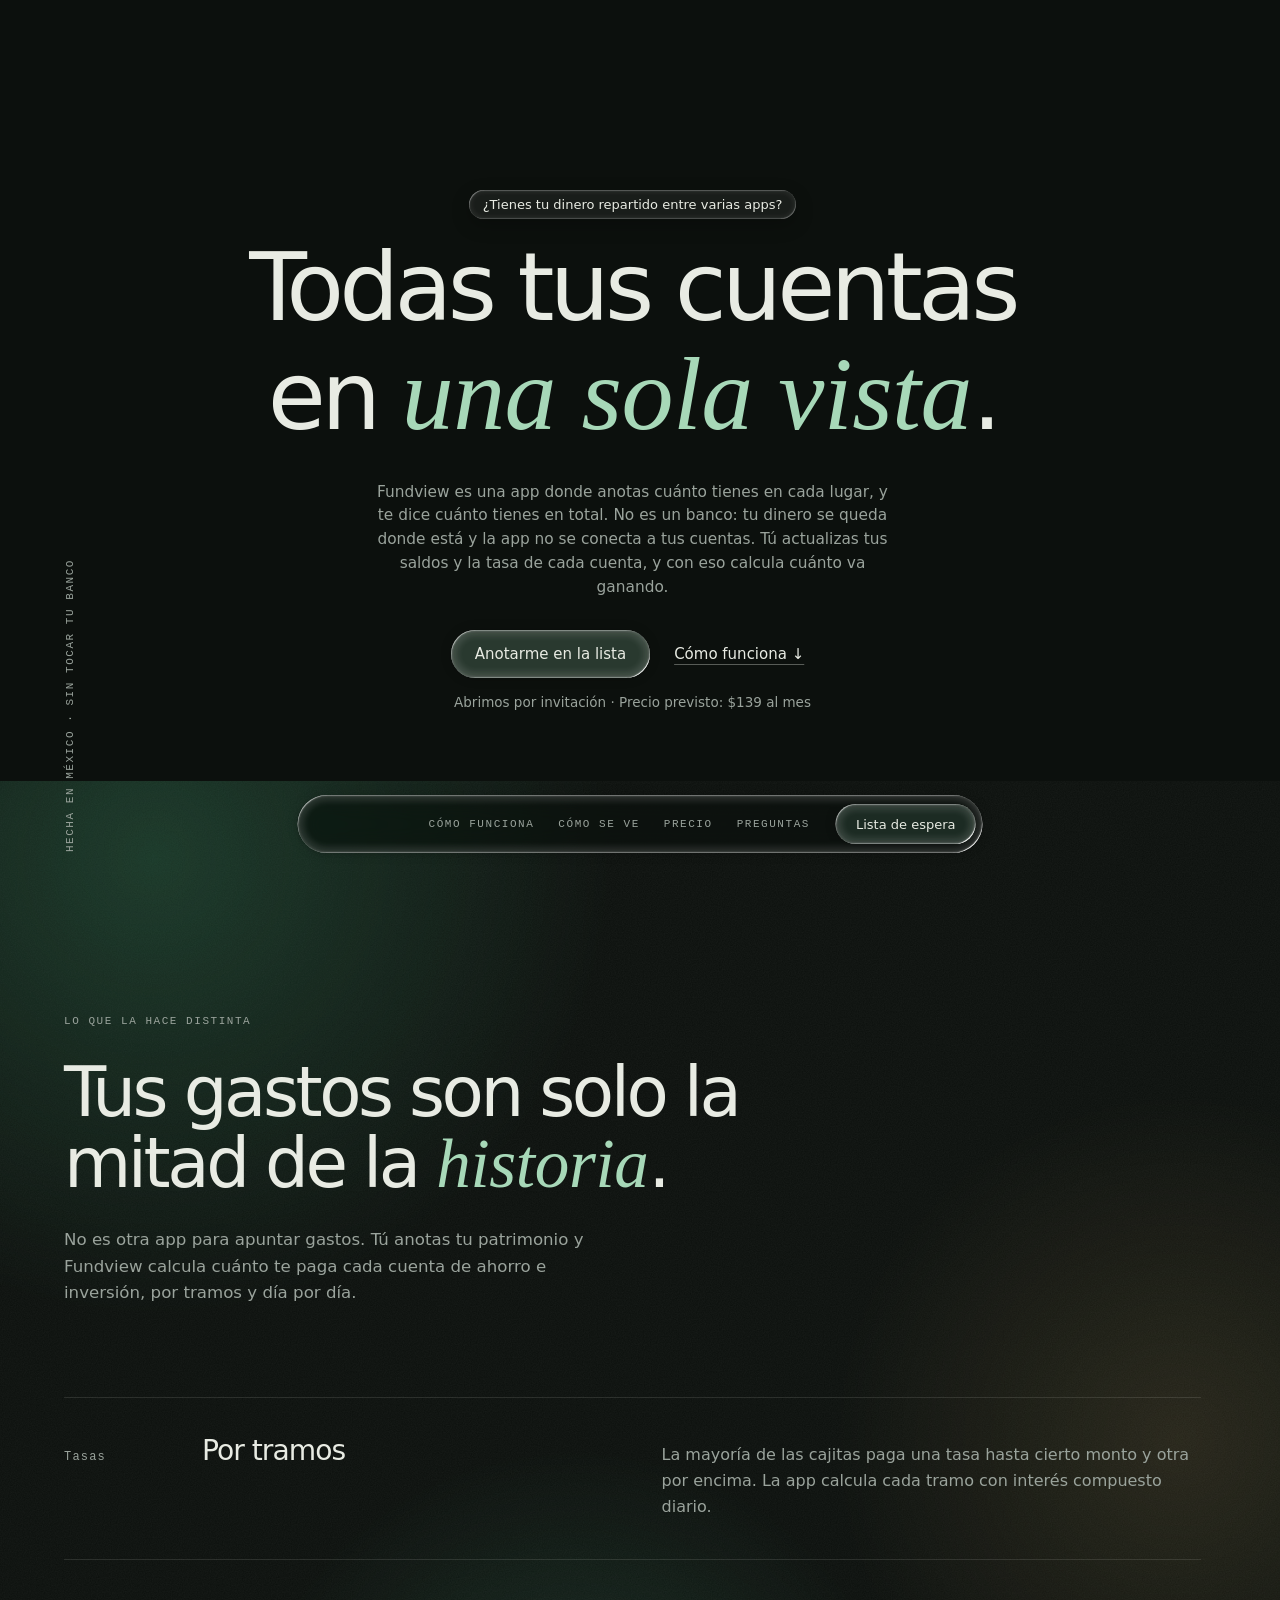
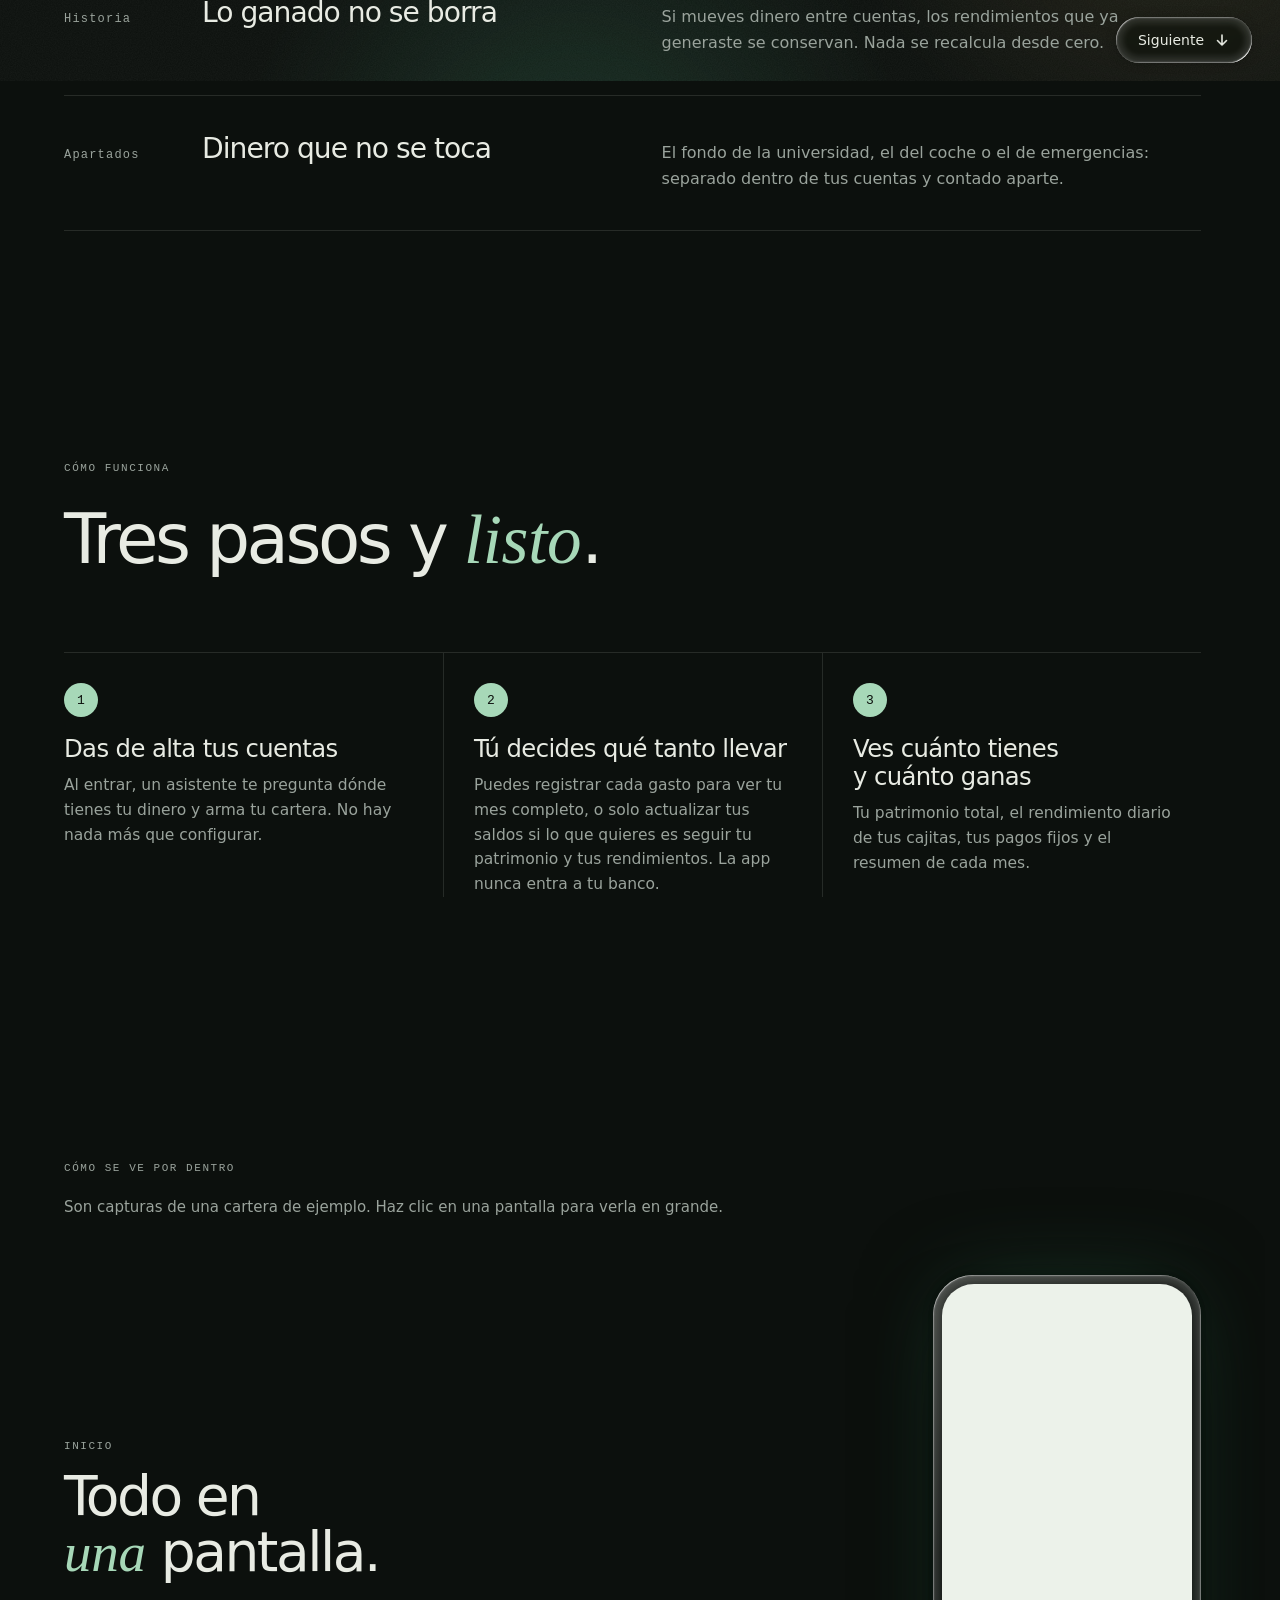
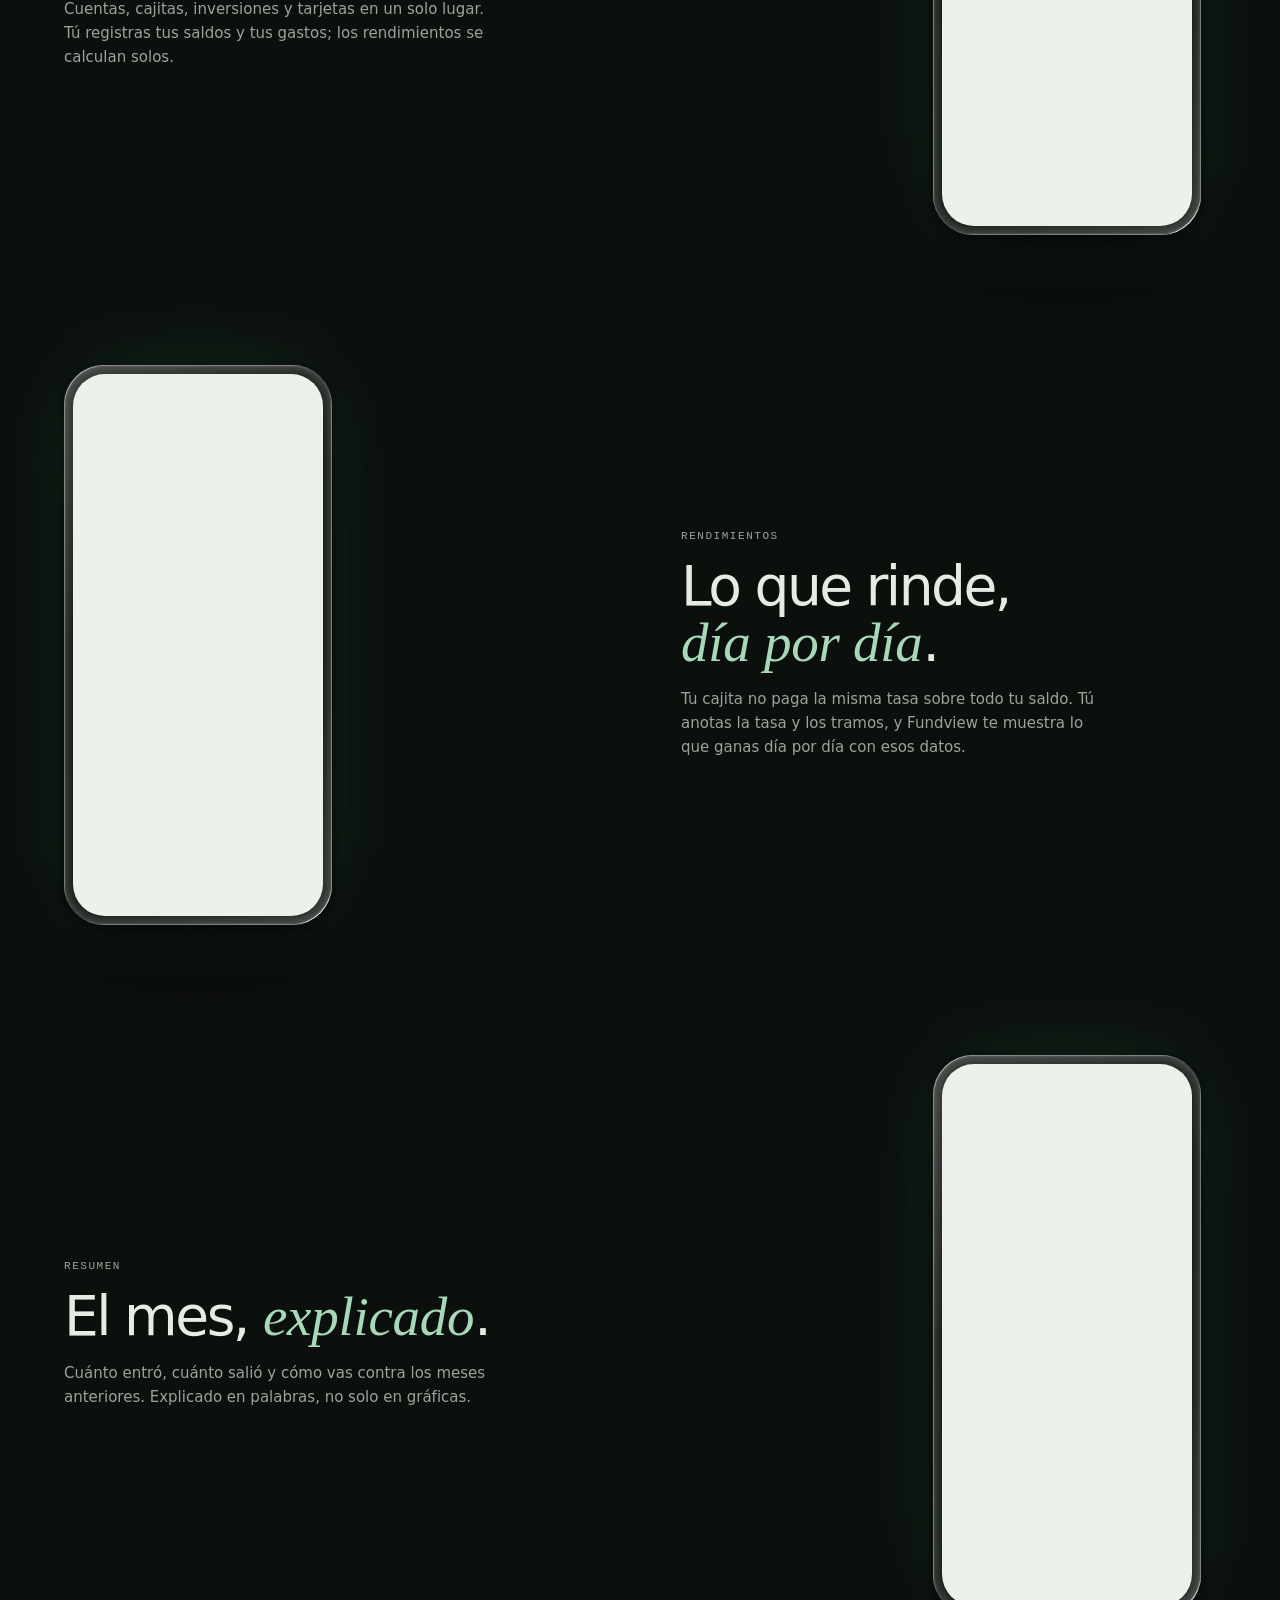
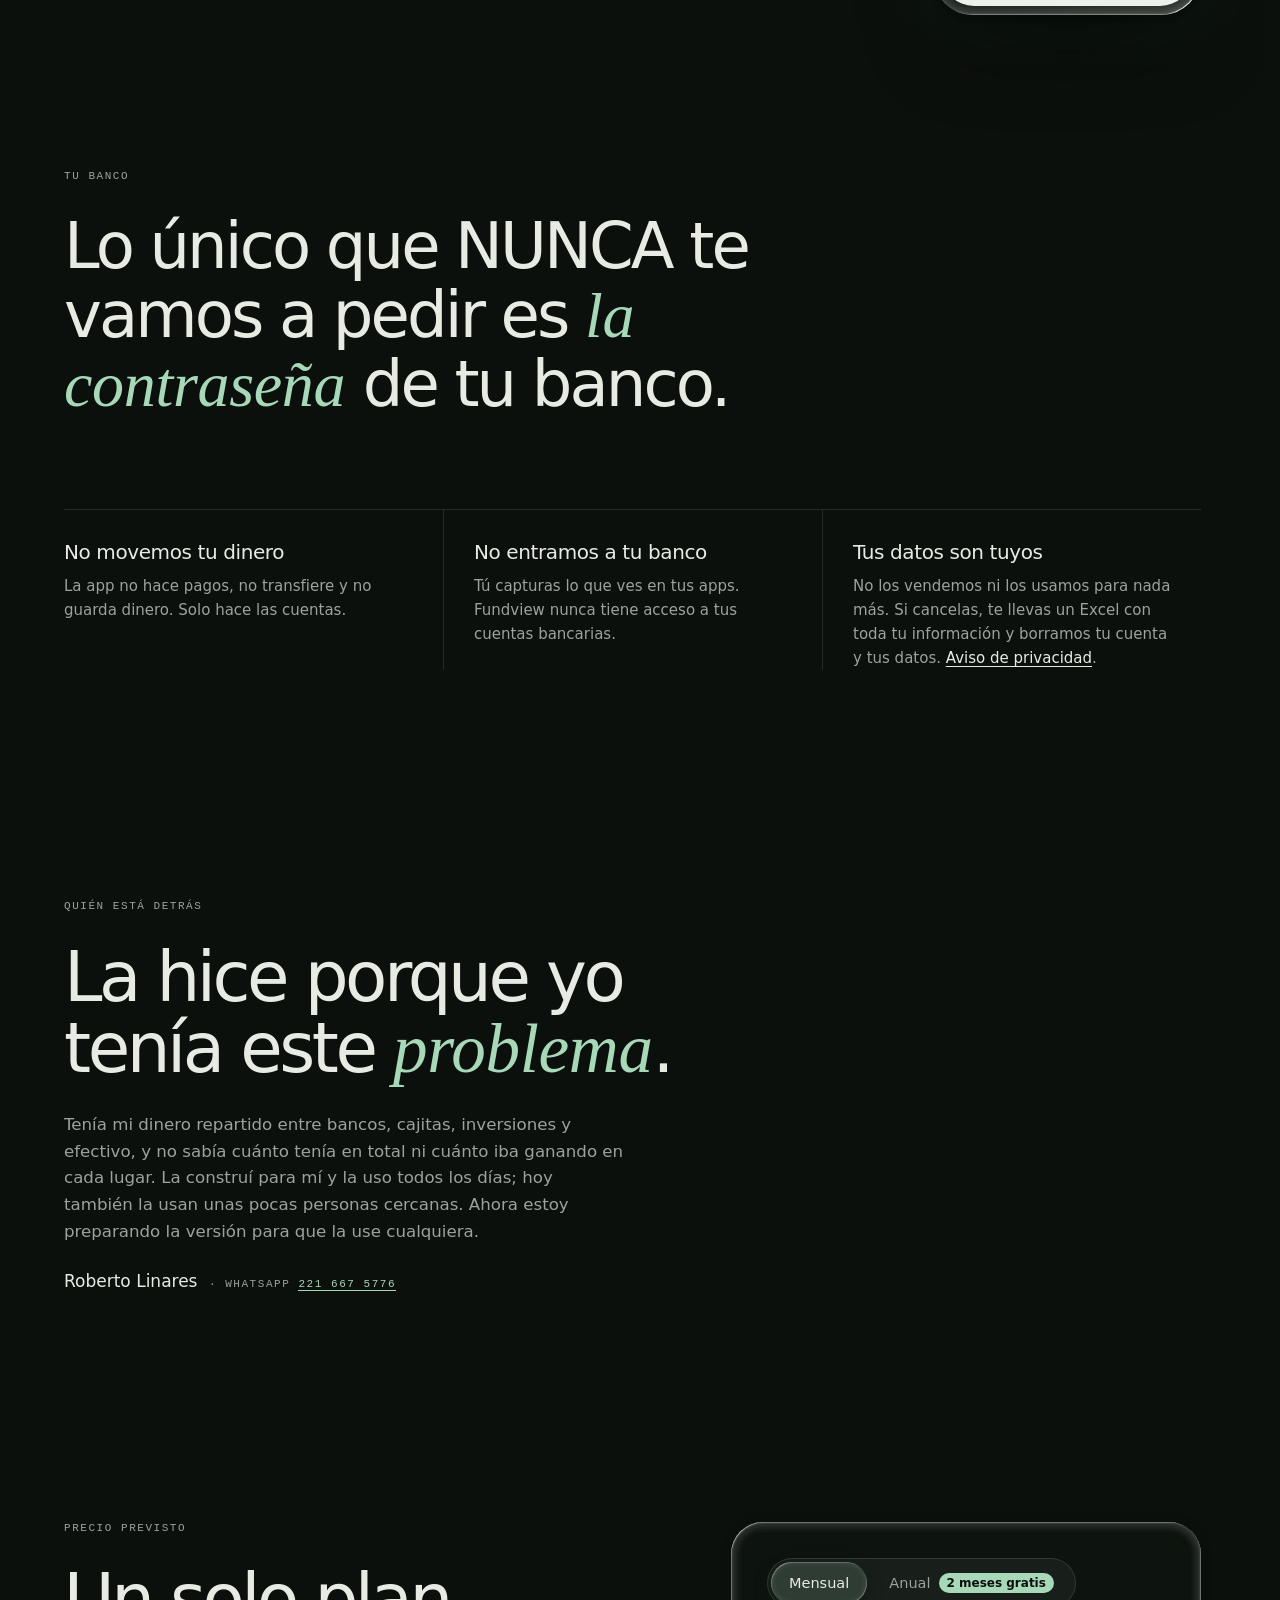
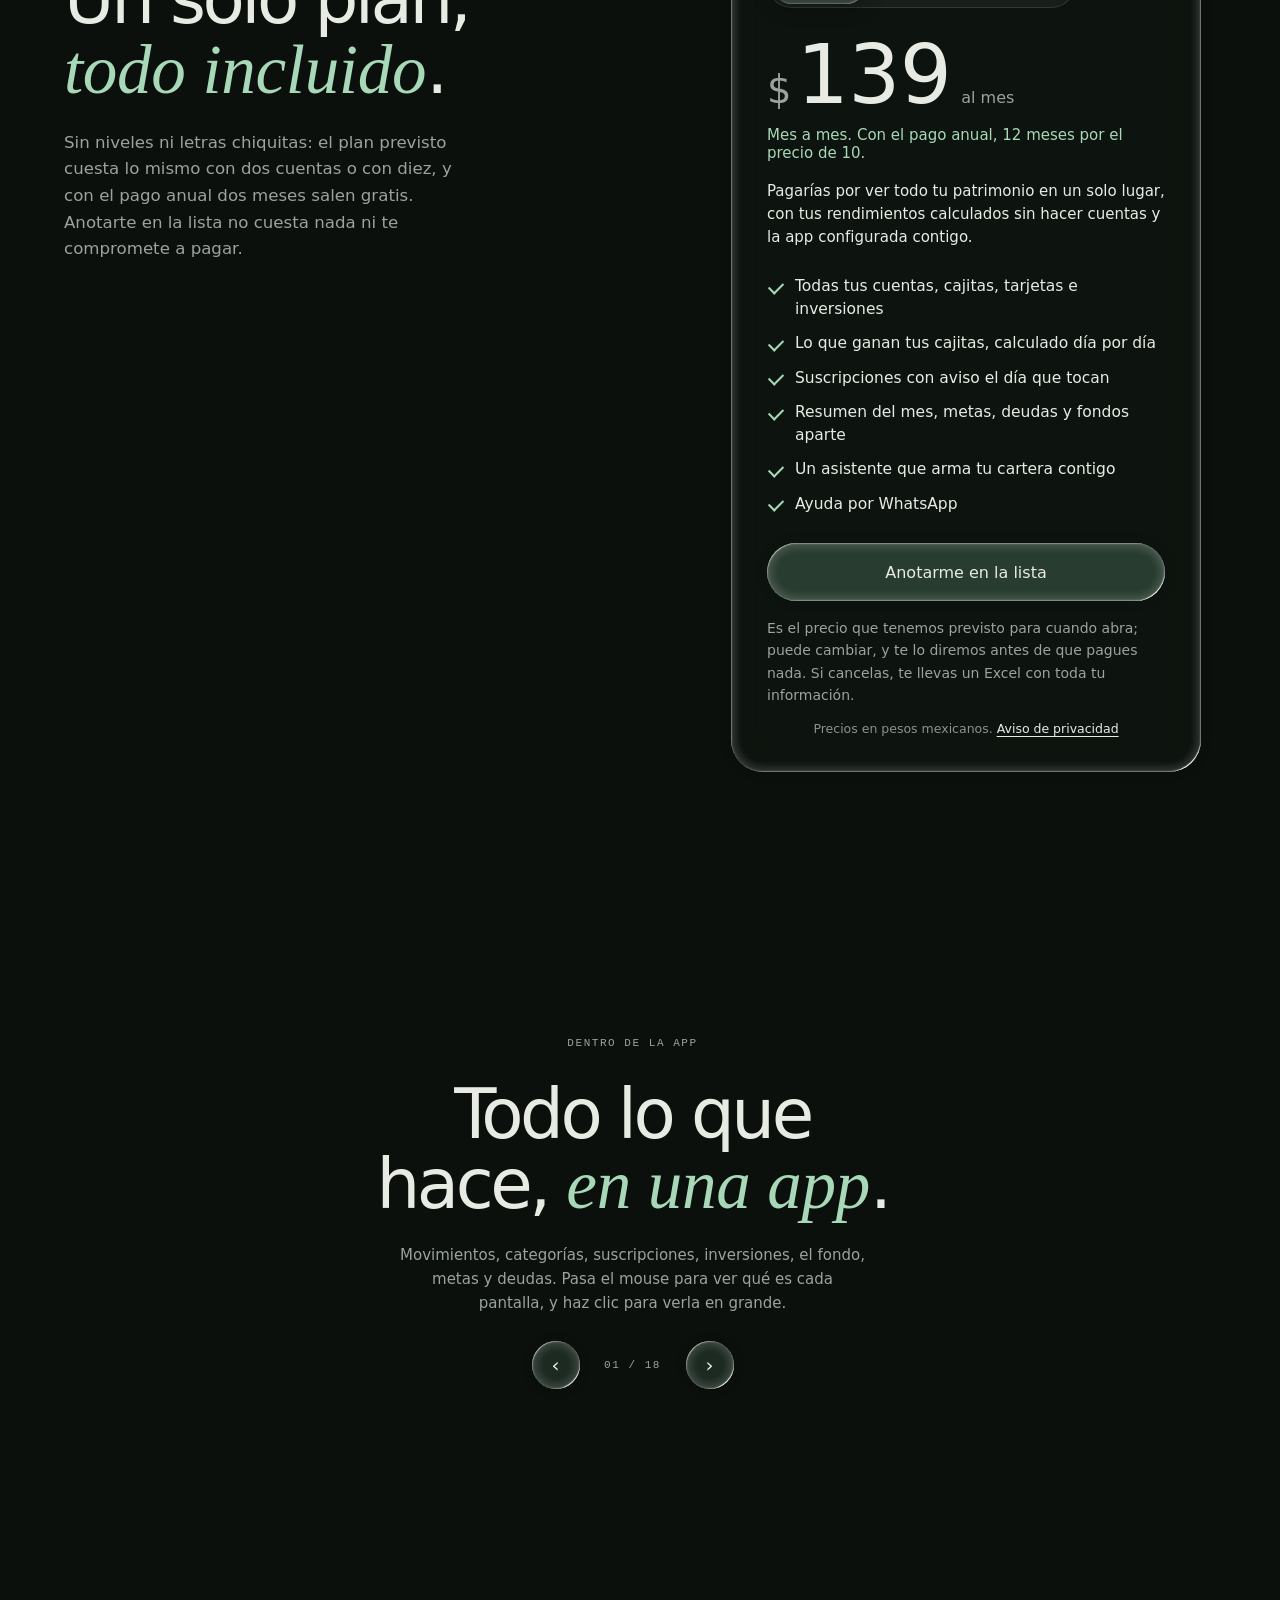
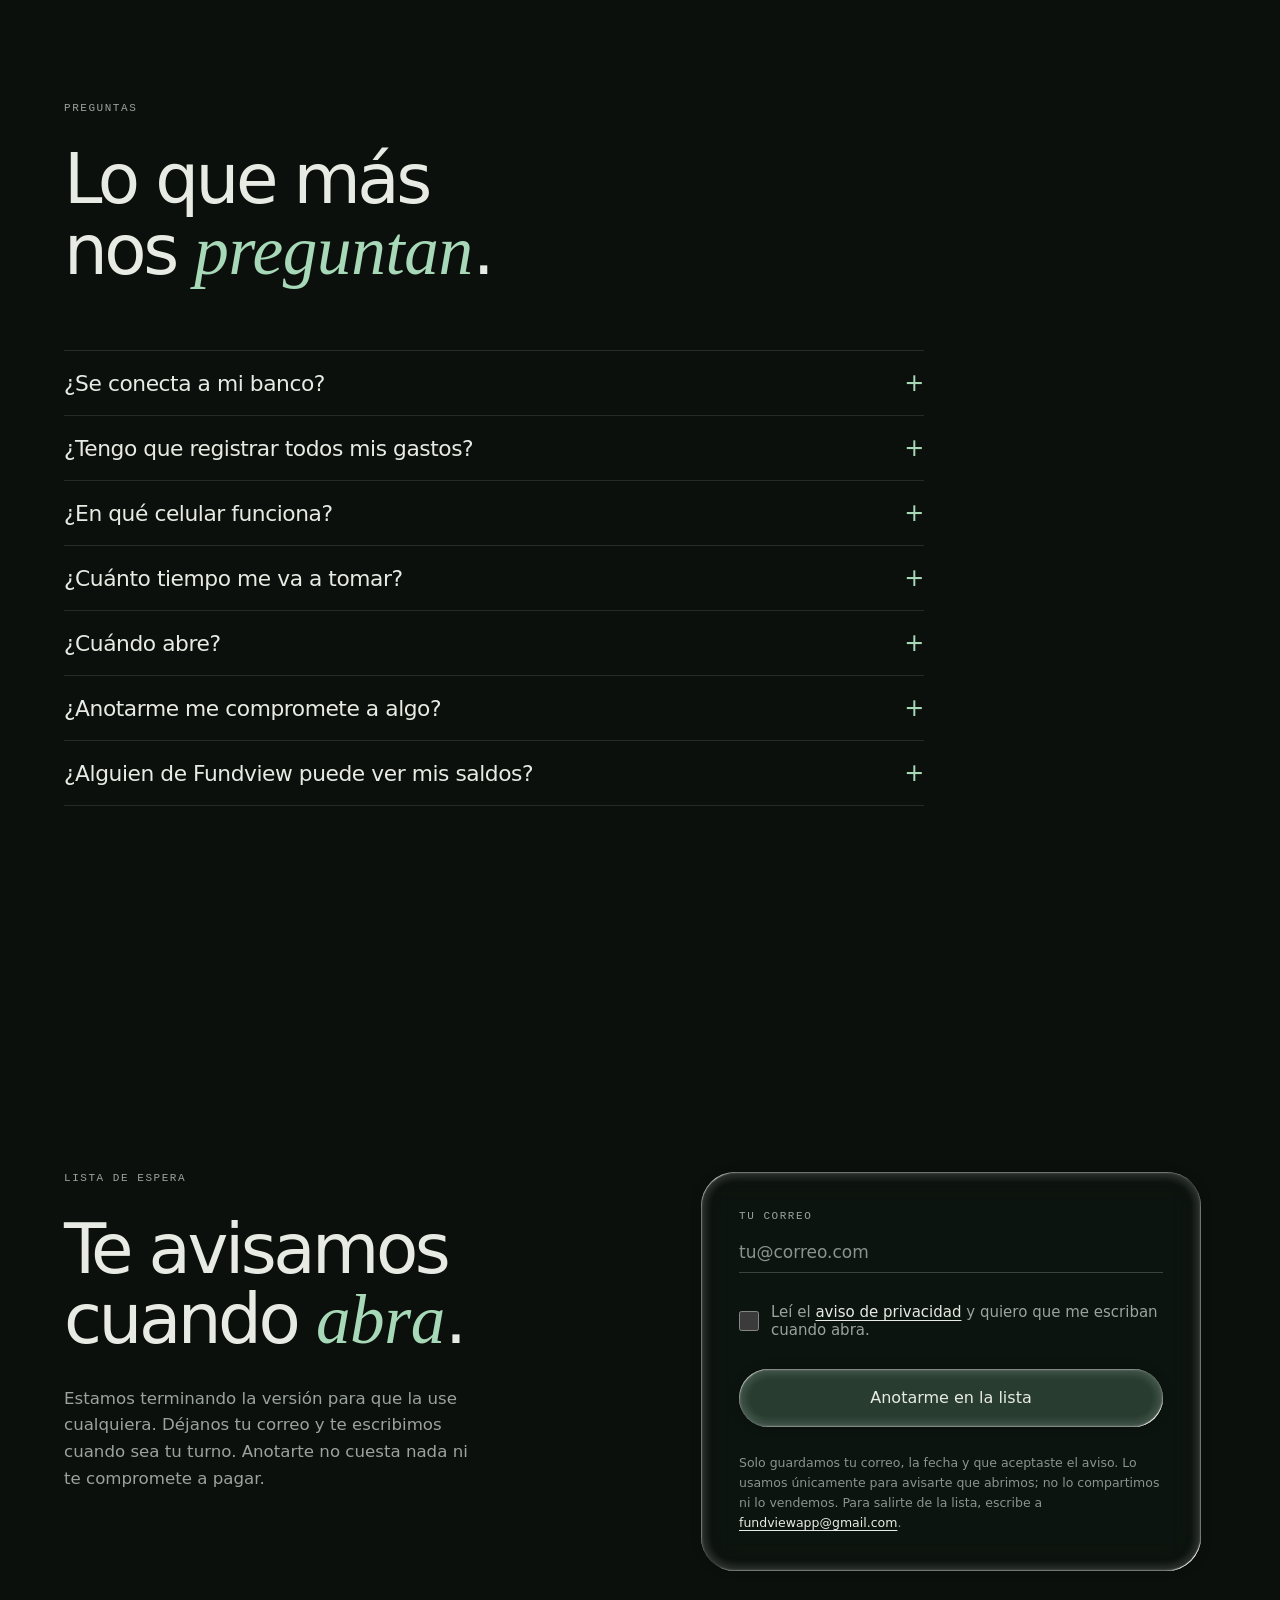
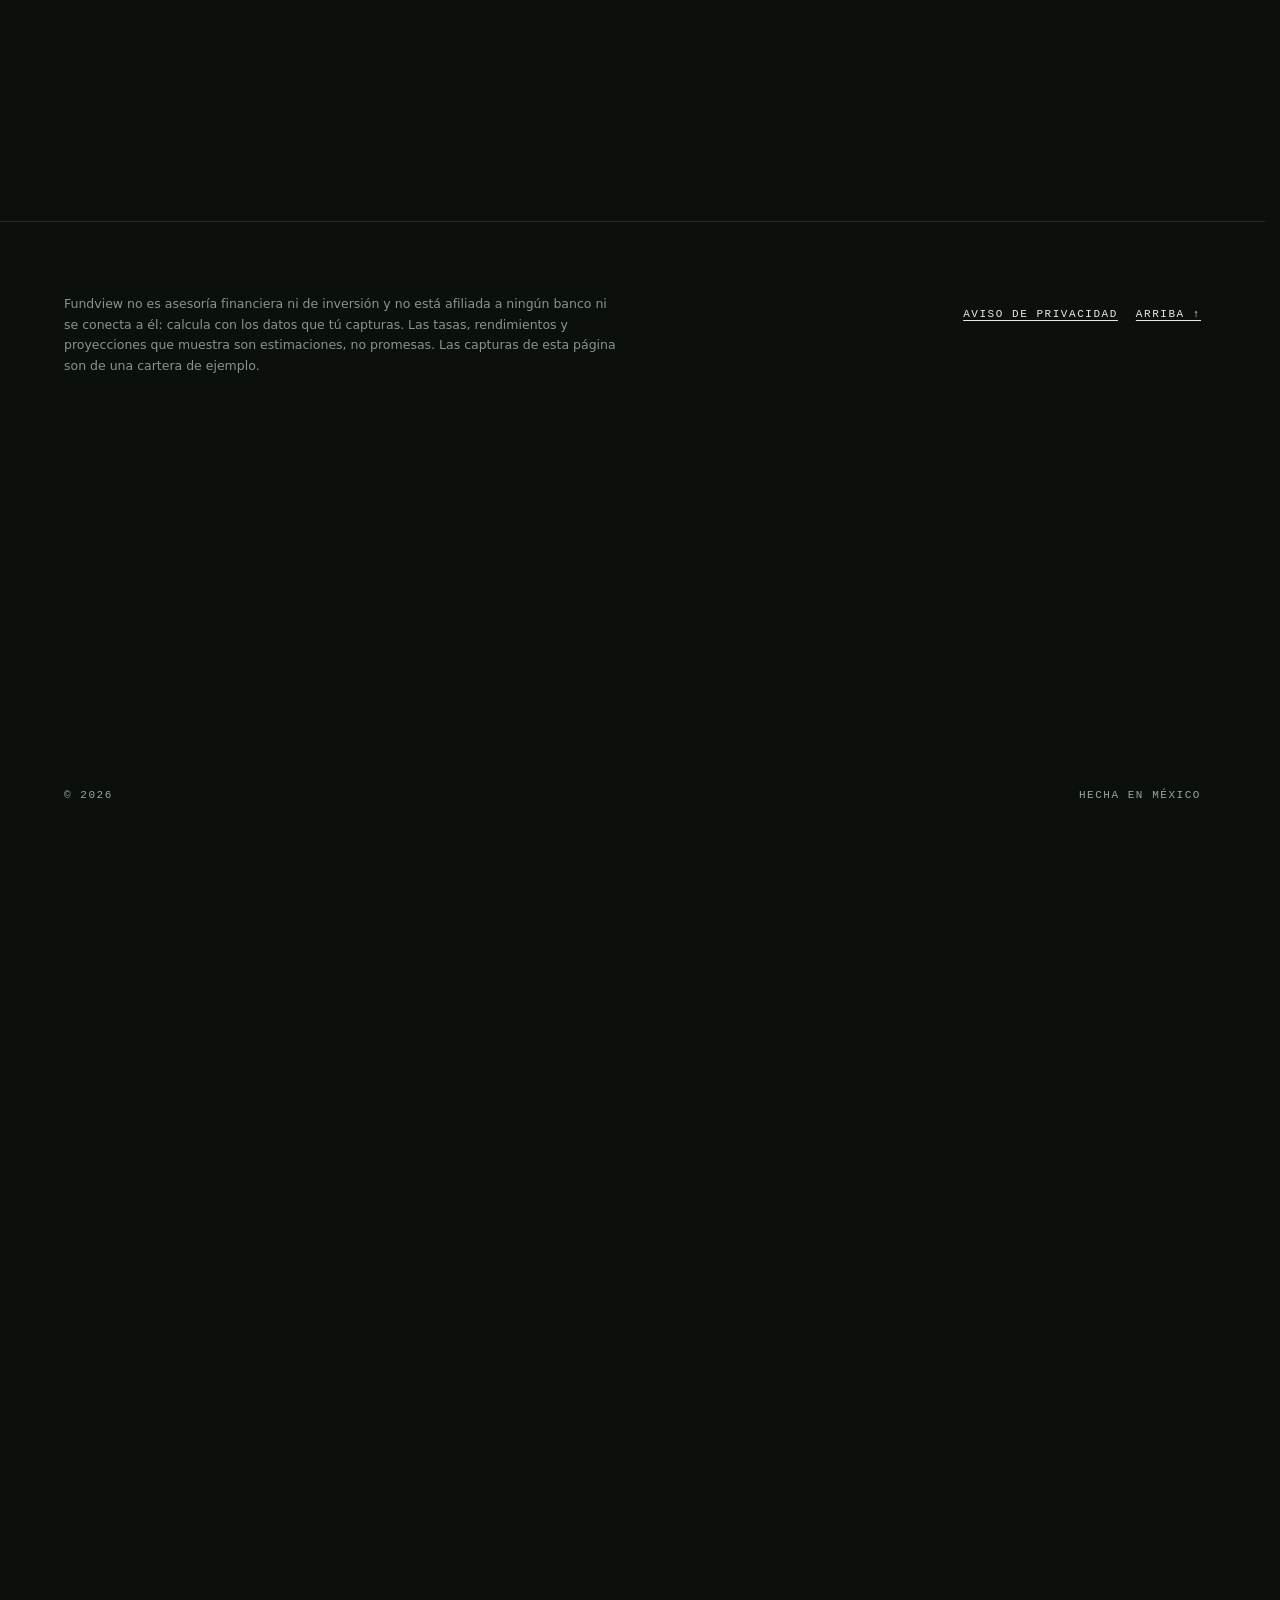
==== commit 616b765a: "Frase fija bajo el titulo; fuera 'lo junta' y 'de verdad' (prometian conexion al banco y tasas reale" ====
--- a/index.html
+++ b/index.html
@@ -77,7 +77,7 @@
         <span class="linea"><span>Todas tus cuentas</span></span>
         <span class="linea"><span>en <em>una sola vista</em>.</span></span>
       </h1>
-      <p class="hero-sub"><span>Abres el banco, tus cajitas y tus inversiones, cuentas el efectivo, y aun así no sabes el total ni cuánto te paga de verdad cada cuenta. Fundview lo junta en un solo número. Tú actualizas tus saldos; la app calcula cuánto te paga cada cuenta, sin conectarse a tu banco.</span></p>
+      <p class="hero-sub"><span>Fundview es una app donde anotas cuánto tienes en cada lugar, y te dice cuánto tienes en total. No es un banco: tu dinero se queda donde está y la app no se conecta a tus cuentas. Tú actualizas tus saldos y la tasa de cada cuenta, y con eso calcula cuánto va ganando.</span></p>
       <div class="hero-ctas">
         <a class="liquido vidrio medio" href="#lugar">Anotarme en la lista</a>
         <a class="boton-texto" href="#como">Cómo funciona ↓</a>
@@ -145,8 +145,8 @@
         <article class="cap">
           <div class="cap-txt">
             <span class="num mono">Rendimientos</span>
-            <h2>Lo que <em>realmente</em> rinde.</h2>
-            <p>Tu cajita no paga la misma tasa sobre todo tu saldo. Fundview conoce cada tramo y te muestra lo que ganas día por día.</p>
+            <h2>Lo que rinde, <em>día por día</em>.</h2>
+            <p>Tu cajita no paga la misma tasa sobre todo tu saldo. Tú anotas la tasa y los tramos, y Fundview te muestra lo que ganas día por día con esos datos.</p>
           </div>
           <button class="mini-tel" type="button" aria-label="Ver en grande: rendimientos"><img src="assets/grandes/03.webp" alt="Cuentas con su rendimiento por tramos" loading="lazy"></button>
         </article>
@@ -205,7 +205,7 @@
   <section class="seccion" id="quien">
     <span class="kicker mono" data-rev>Quién está detrás</span>
     <h2 class="titulo-grande" data-rev>La hice porque yo tenía este <em>problema</em>.</h2>
-    <p class="lead" data-rev>Tenía mi dinero repartido entre bancos, cajitas, inversiones y efectivo, y no sabía cuánto tenía en total ni cuánto me pagaba realmente cada lugar. La construí para mí y la uso todos los días; hoy también la usan unas pocas personas cercanas. Ahora estoy preparando la versión para que la use cualquiera.</p>
+    <p class="lead" data-rev>Tenía mi dinero repartido entre bancos, cajitas, inversiones y efectivo, y no sabía cuánto tenía en total ni cuánto iba ganando en cada lugar. La construí para mí y la uso todos los días; hoy también la usan unas pocas personas cercanas. Ahora estoy preparando la versión para que la use cualquiera.</p>
     <p class="firma" data-rev>Roberto Linares <span class="mono">· WhatsApp <a href="https://wa.me/522216675776" target="_blank" rel="noopener">221 667 5776</a></span></p>
   </section>
 
@@ -264,7 +264,7 @@
     <h2 class="titulo-grande" data-rev>Lo que más nos <em>preguntan</em>.</h2>
     <div class="preguntas" data-rev>
       <details><summary>¿Se conecta a mi banco?</summary>
-        <p>No. Tú registras tus saldos y tus gastos; la app nunca te pide contraseñas ni entra a tus cuentas. Los rendimientos de tus cajitas se calculan solos, y el precio de tus acciones se actualiza cuando la conexión con el mercado responde.</p></details>
+        <p>No. Tú registras tus saldos y tus gastos; la app nunca te pide contraseñas ni entra a tus cuentas. Los rendimientos de tus cajitas se calculan con la tasa que tú anotas, y el precio de tus acciones se actualiza cuando la conexión con el mercado responde.</p></details>
       <details><summary>¿Tengo que registrar todos mis gastos?</summary>
         <p>No. Puedes usar Fundview solo para mantener al día tus saldos y seguir tu patrimonio y tus rendimientos. Registrar gastos es opcional, si también quieres el detalle de cada mes.</p></details>
       <details><summary>¿En qué celular funciona?</summary>
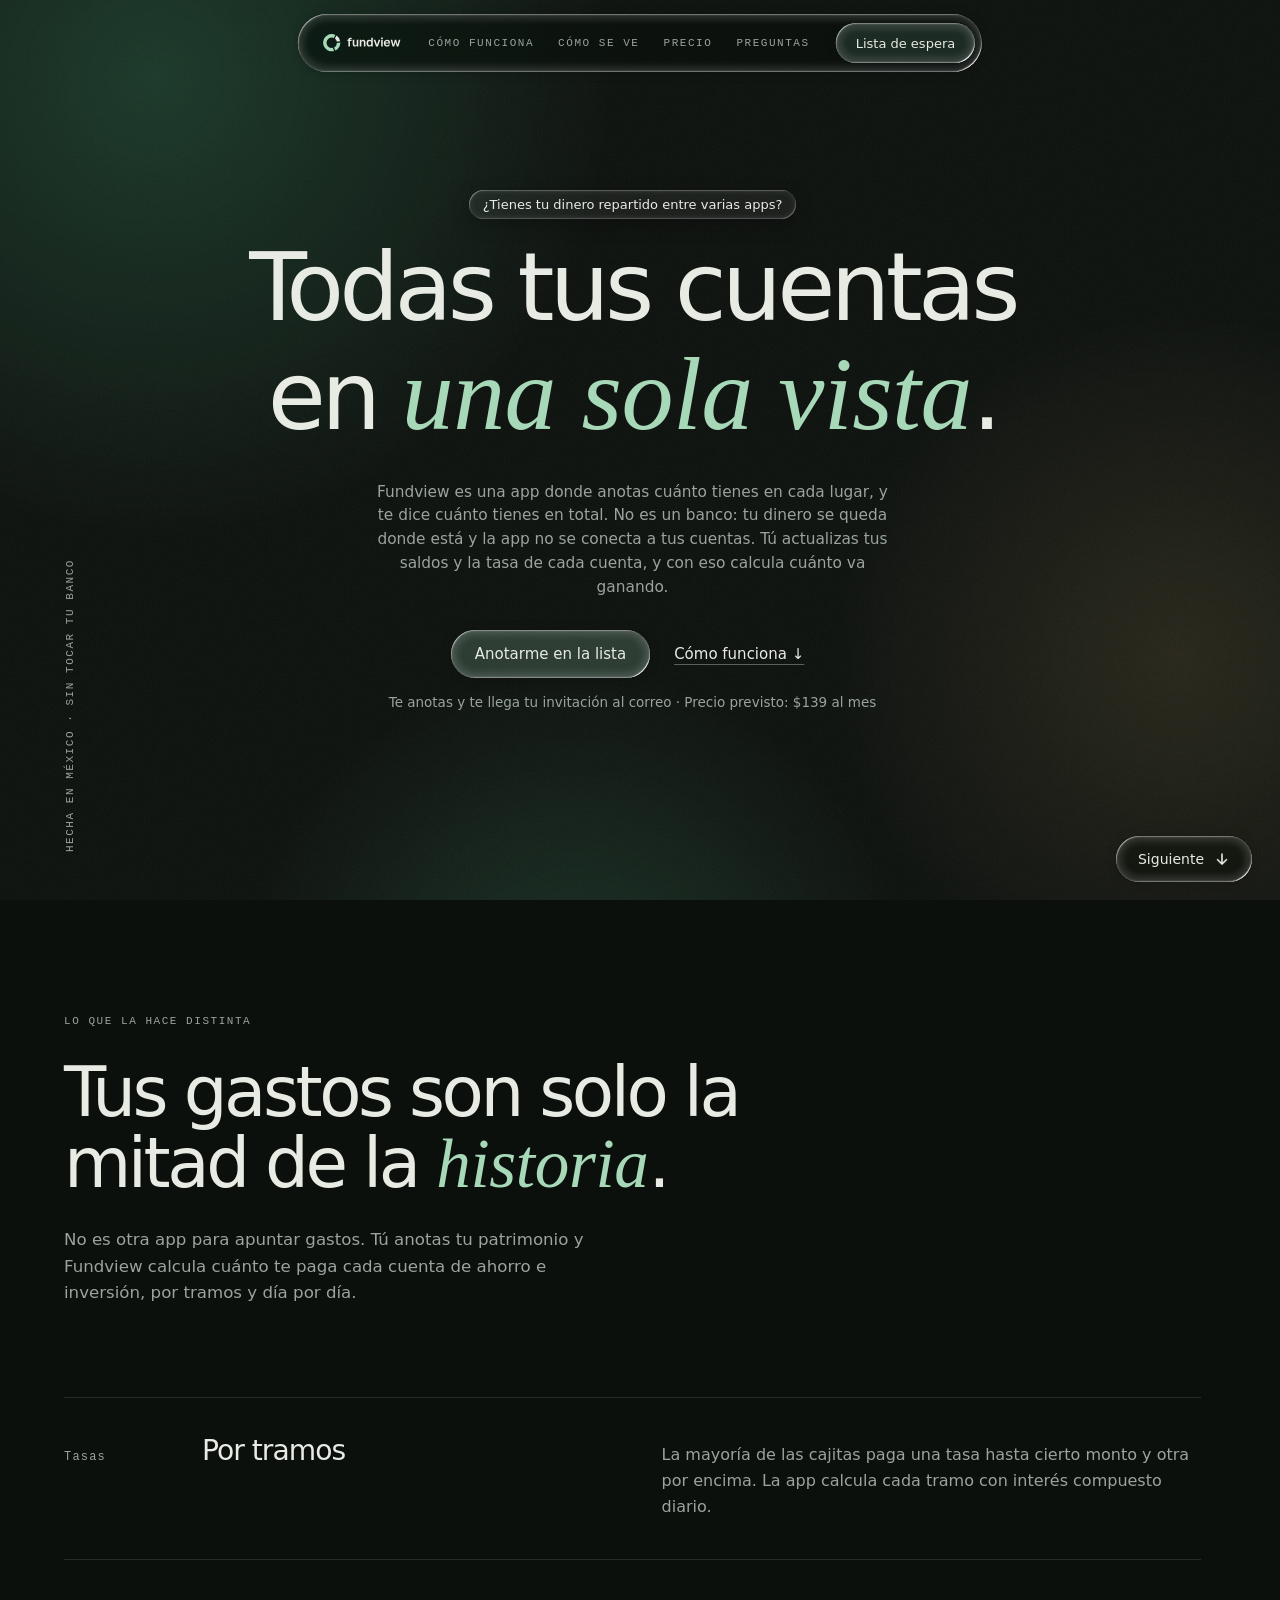
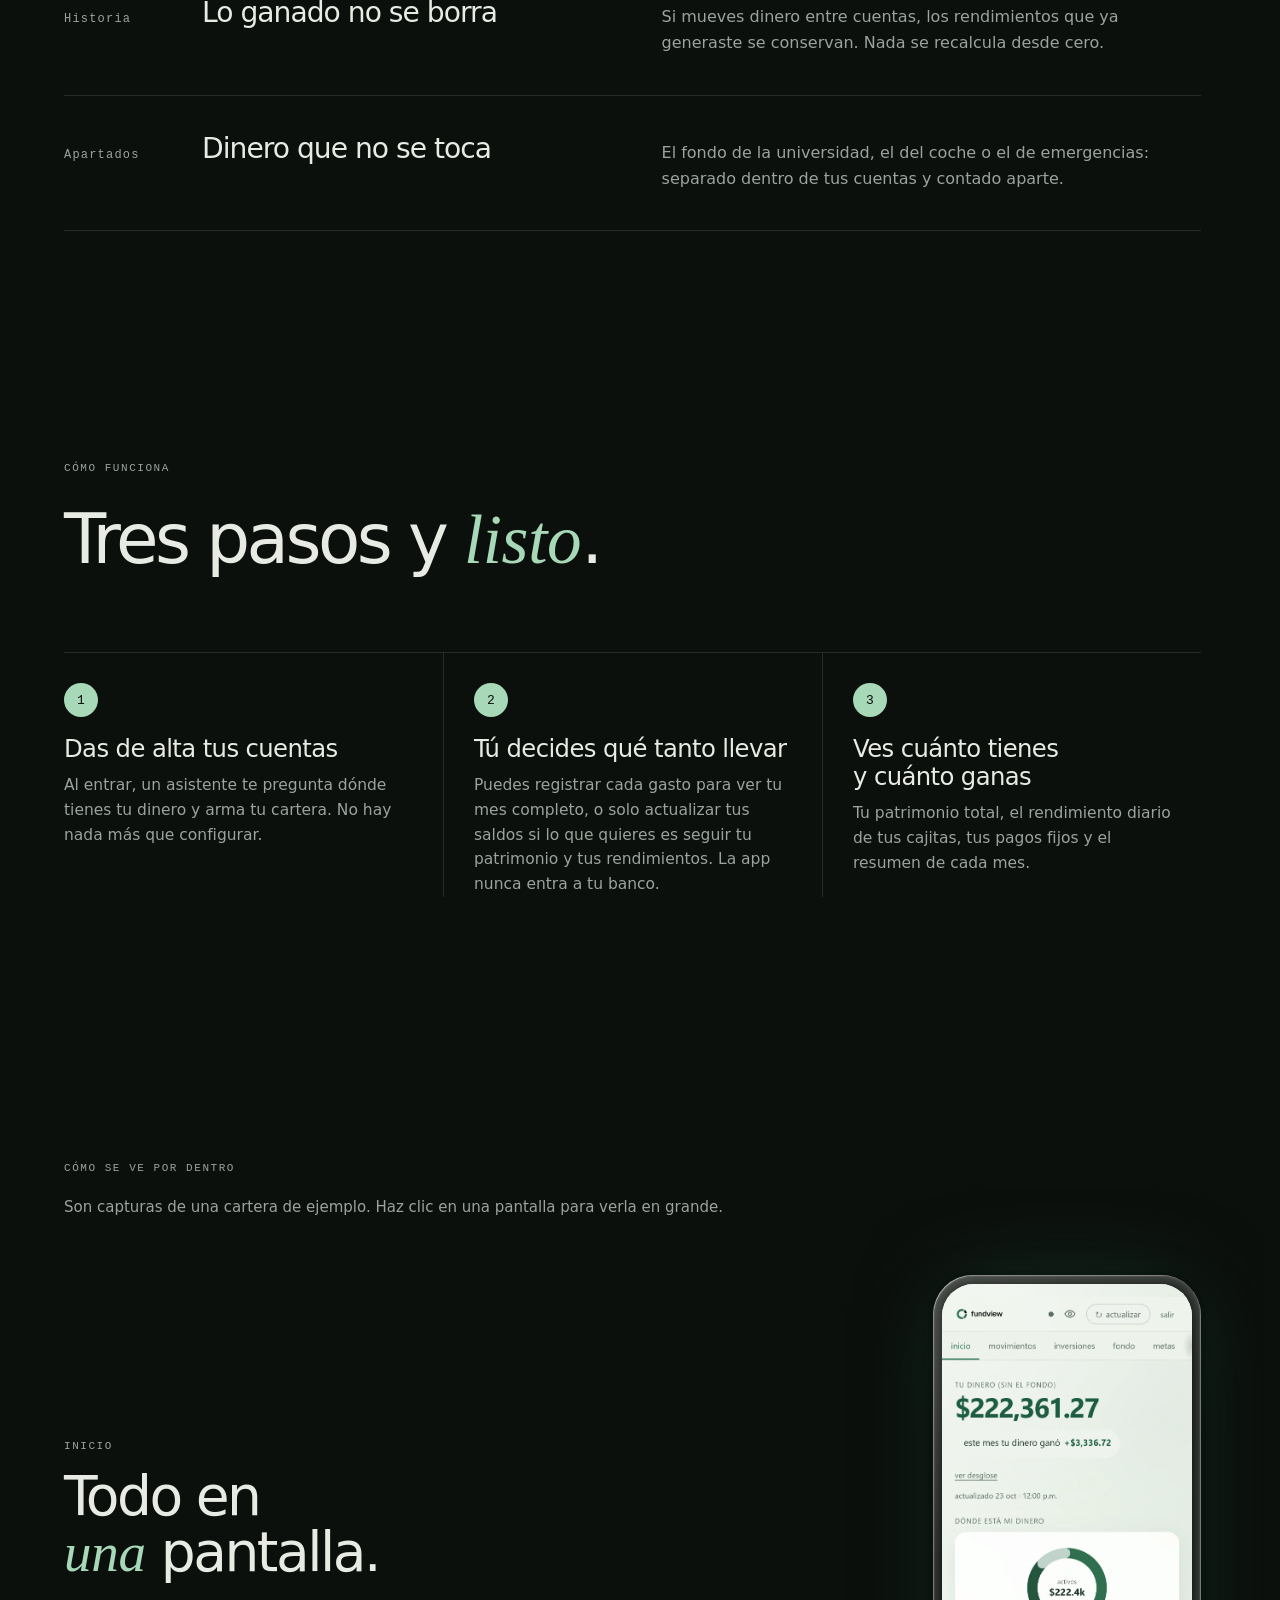
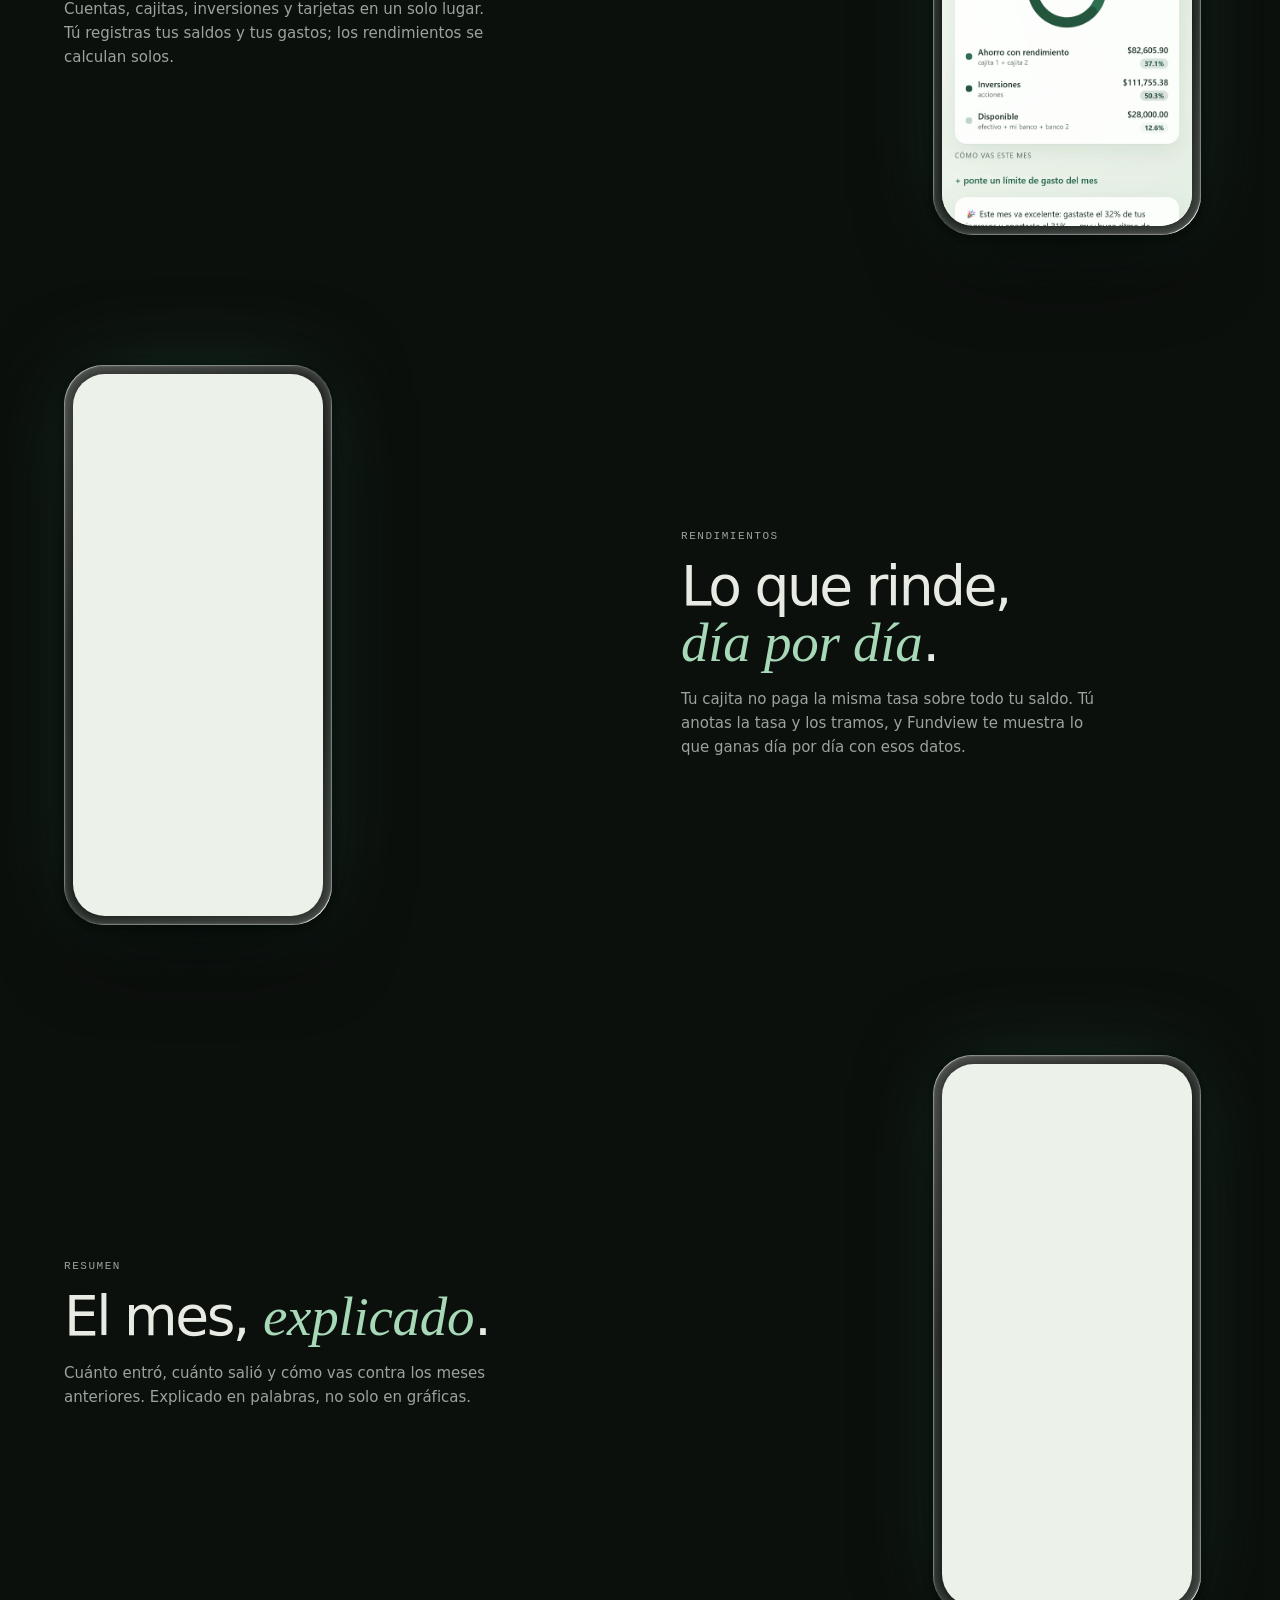
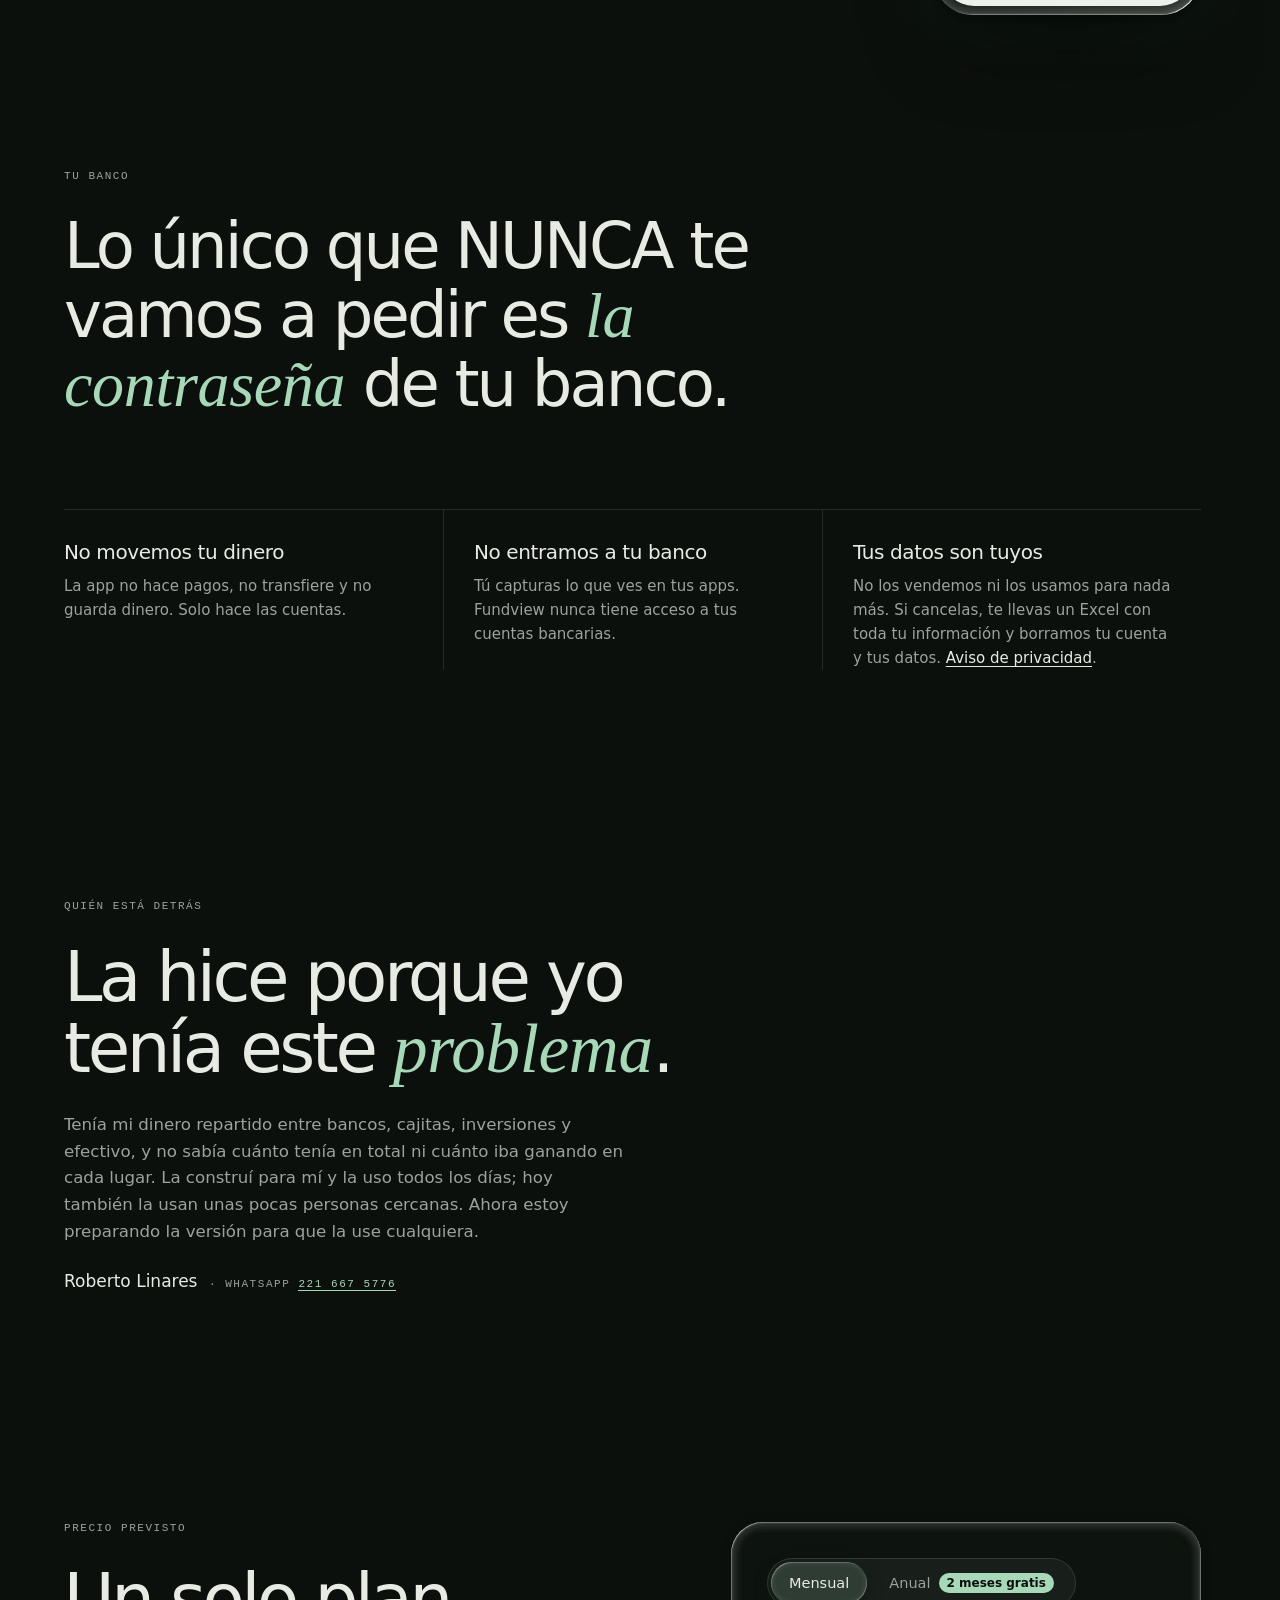
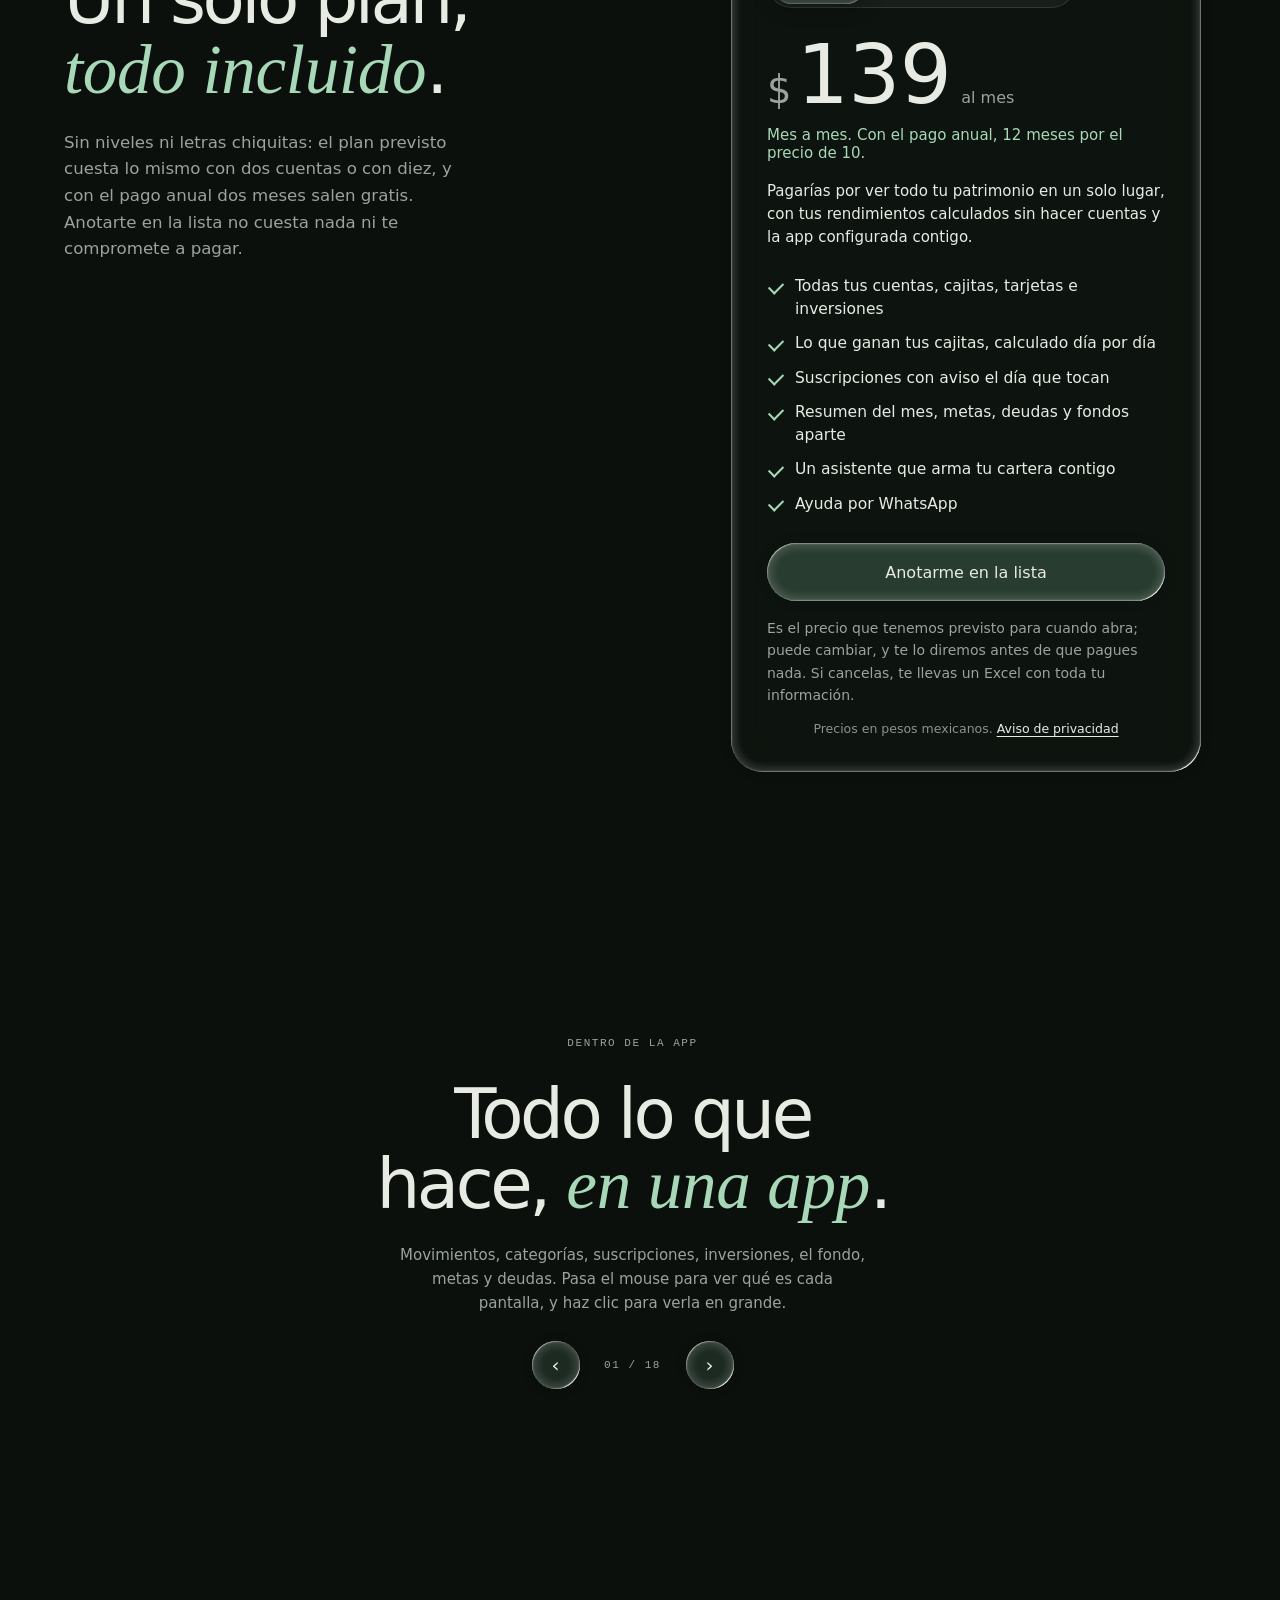
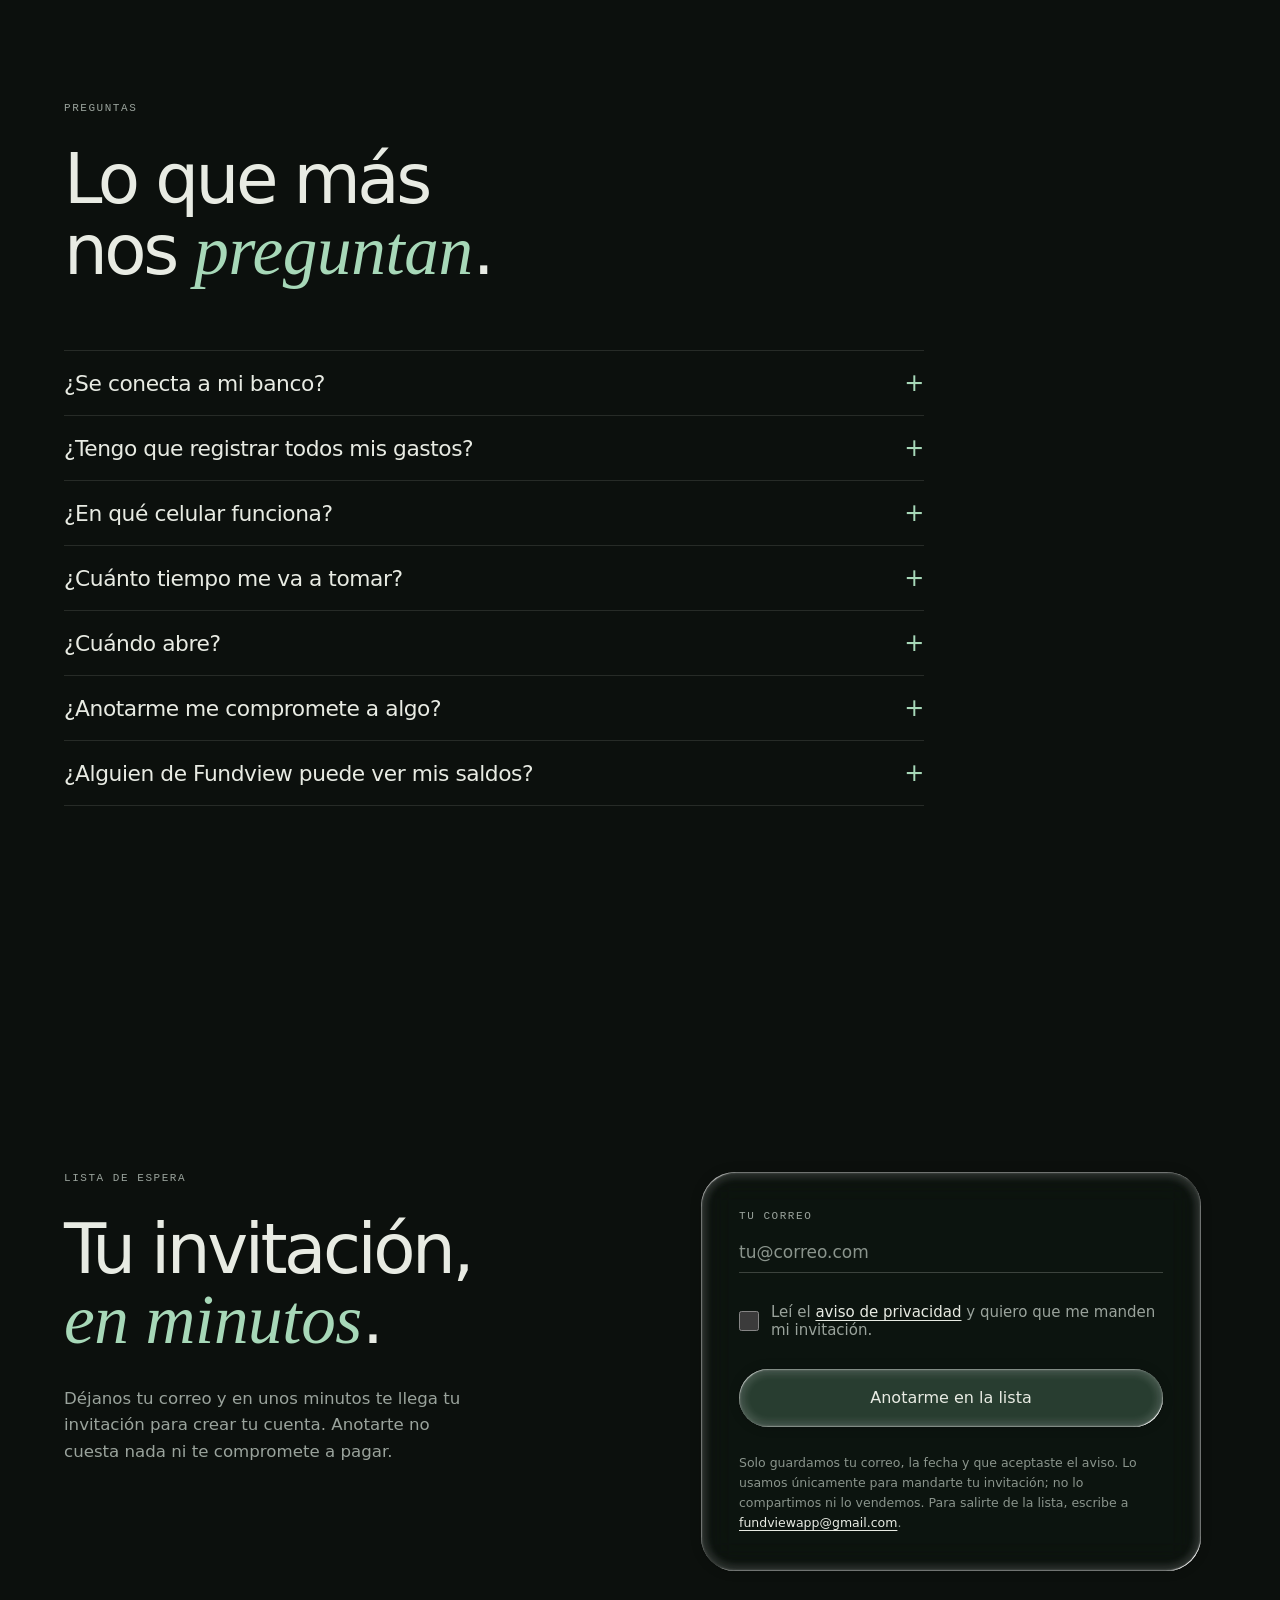
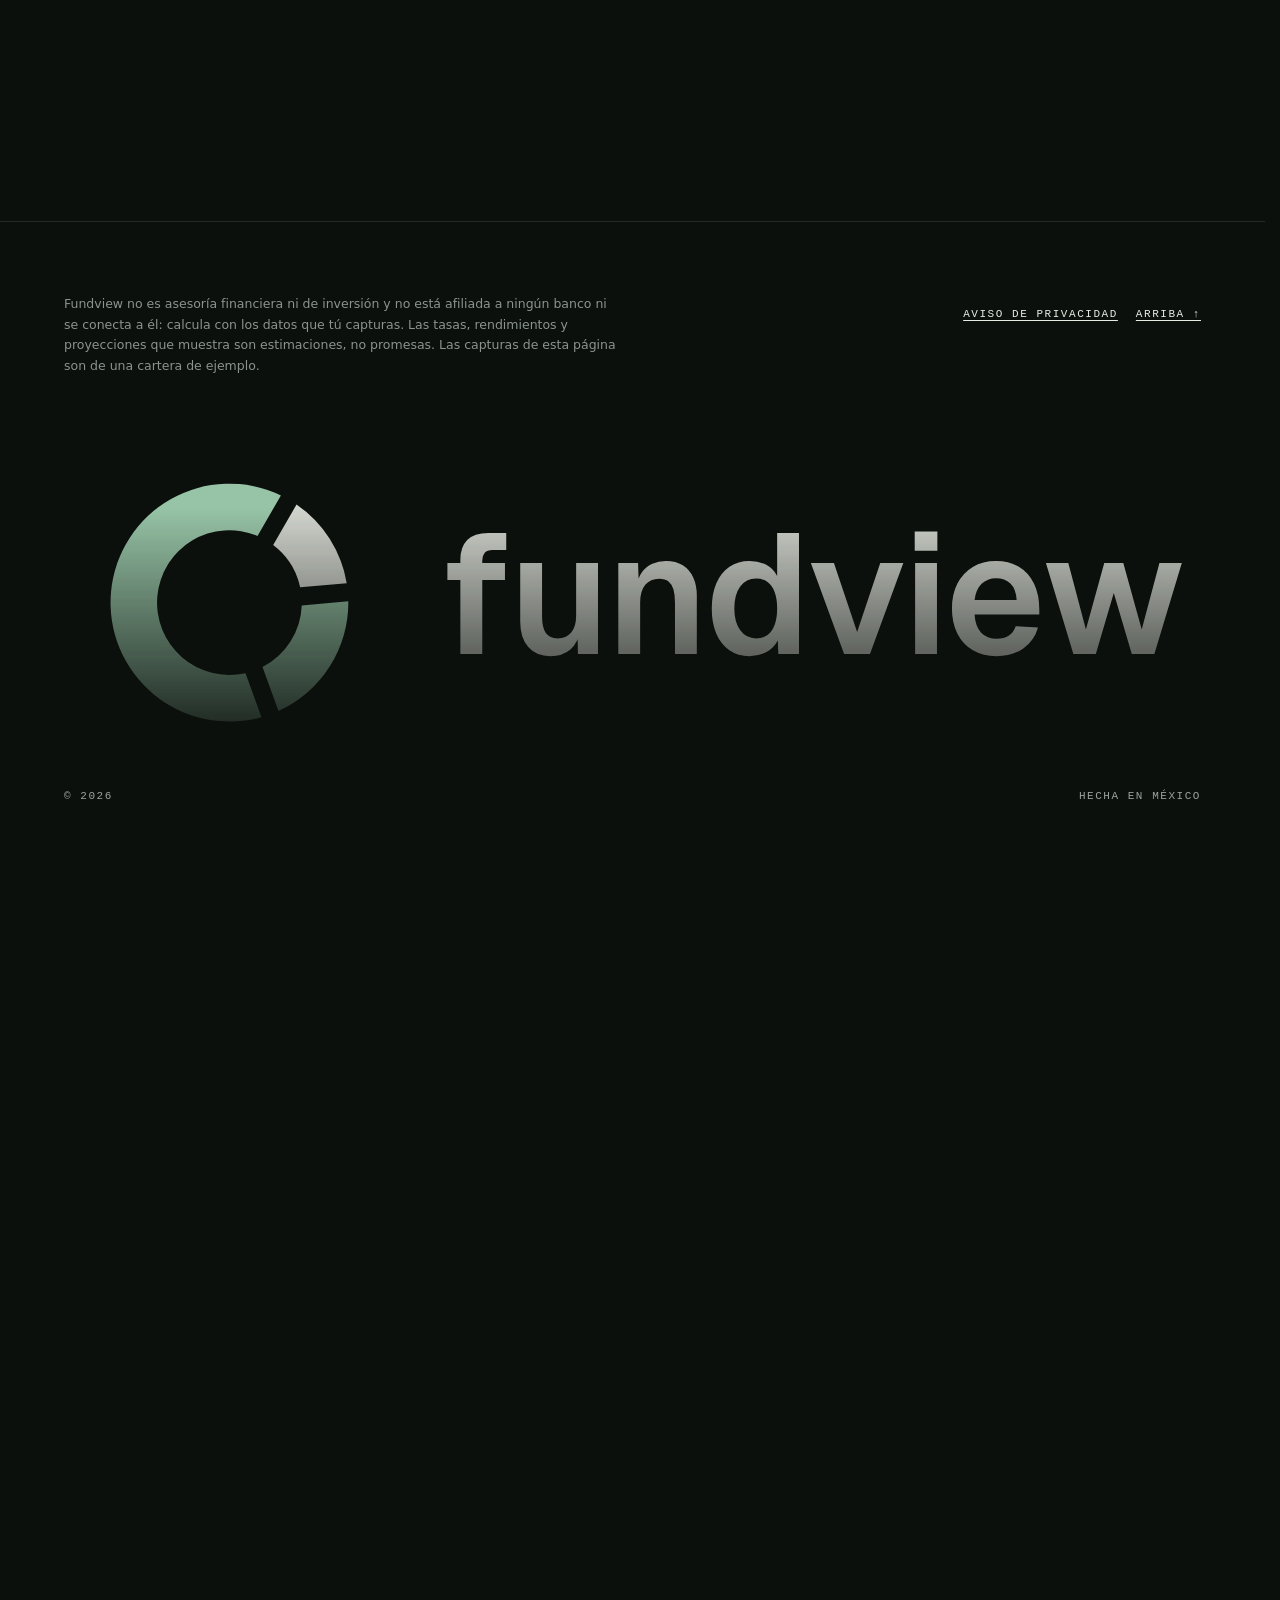
==== commit 450aed65: "Lista abierta (decision de Beto del 27-nov): la invitacion llega en minutos al anotarse, sin confirm" ====
--- a/index.html
+++ b/index.html
@@ -82,7 +82,7 @@
         <a class="liquido vidrio medio" href="#lugar">Anotarme en la lista</a>
         <a class="boton-texto" href="#como">Cómo funciona ↓</a>
       </div>
-      <p class="hero-precio">Abrimos por invitación · Precio previsto: $139 al mes</p>
+      <p class="hero-precio">Te anotas y te llega tu invitación al correo · Precio previsto: $139 al mes</p>
     </div>
 
     <div class="numero-wrap">
@@ -272,7 +272,7 @@
       <details><summary>¿Cuánto tiempo me va a tomar?</summary>
         <p>Unos minutos al principio, con el asistente. Después, registrar un gasto toma unos segundos.</p></details>
       <details><summary>¿Cuándo abre?</summary>
-        <p>Estamos terminando la versión para que la use cualquiera. Abrimos por invitación, en el orden de la lista, y te escribimos al correo que dejes. No te vamos a mandar nada más.</p></details>
+        <p>Ya puede entrar cualquier persona de 18 años o más. Al anotarte te llega tu invitación al correo que dejes, en unos minutos. No te vamos a mandar nada más.</p></details>
       <details><summary>¿Anotarme me compromete a algo?</summary>
         <p>No. Anotarte no cuesta nada y no te obliga a pagar. Cuando te toque decides si entras. Si ya no quieres estar en la lista, escríbenos y te borramos.</p></details>
       <details><summary>¿Alguien de Fundview puede ver mis saldos?</summary>
@@ -285,8 +285,8 @@
     <div class="cta-grid">
       <div class="cta-txt">
         <span class="kicker mono" data-rev>Lista de espera</span>
-        <h2 class="titulo-grande" data-rev>Te avisamos cuando <em>abra</em>.</h2>
-        <p data-rev>Estamos terminando la versión para que la use cualquiera. Déjanos tu correo y te escribimos cuando sea tu turno. Anotarte no cuesta nada ni te compromete a pagar.</p>
+        <h2 class="titulo-grande" data-rev>Tu invitación, <em>en minutos</em>.</h2>
+        <p data-rev>Déjanos tu correo y en unos minutos te llega tu invitación para crear tu cuenta. Anotarte no cuesta nada ni te compromete a pagar.</p>
       </div>
       <form class="forma vidrio" id="forma" data-rev novalidate>
         <div class="forma-campos" id="f-campos">
@@ -294,14 +294,14 @@
           <input type="email" id="f-correo" name="correo" autocomplete="email" inputmode="email" maxlength="254" placeholder="tu@correo.com" required aria-describedby="f-error"></label>
         <!-- trampa para robots: una persona no la ve ni la llena -->
         <div class="trampa" aria-hidden="true"><label for="f-ref">Déjalo vacío</label><input type="text" id="f-ref" name="ref_x7" tabindex="-1" autocomplete="off"></div>
-        <label class="acepto" for="f-acepto"><input type="checkbox" id="f-acepto" aria-describedby="f-error"><span>Leí el <a href="legal.html#aviso" target="_blank" rel="noopener">aviso de privacidad</a> y quiero que me escriban cuando abra.</span></label>
+        <label class="acepto" for="f-acepto"><input type="checkbox" id="f-acepto" aria-describedby="f-error"><span>Leí el <a href="legal.html#aviso" target="_blank" rel="noopener">aviso de privacidad</a> y quiero que me manden mi invitación.</span></label>
         <p class="error" id="f-error" role="alert" hidden></p>
         <button class="liquido vidrio grande" id="f-enviar" type="submit">Anotarme en la lista</button>
-        <p class="nota-forma">Solo guardamos tu correo, la fecha y que aceptaste el aviso. Lo usamos únicamente para avisarte que abrimos; no lo compartimos ni lo vendemos. Para salirte de la lista, escribe a <a href="mailto:fundviewapp@gmail.com">fundviewapp@gmail.com</a>.</p>
+        <p class="nota-forma">Solo guardamos tu correo, la fecha y que aceptaste el aviso. Lo usamos únicamente para mandarte tu invitación; no lo compartimos ni lo vendemos. Para salirte de la lista, escribe a <a href="mailto:fundviewapp@gmail.com">fundviewapp@gmail.com</a>.</p>
         </div>
         <div class="gracias" id="f-gracias" hidden>
           <h3 id="f-gracias-tit" tabindex="-1">Ya estás en la lista.</h3>
-          <p>Cuando abramos, te escribimos a <strong id="f-gracias-correo"></strong>. El primer correo te pedirá que confirmes que quieres entrar; si no lo confirmas, te borramos de la lista.</p>
+          <p>En unos minutos te llega tu invitación a <strong id="f-gracias-correo"></strong>, con tu código para crear tu cuenta. Si no la ves, revisa tu carpeta de spam. El código vence en 48 horas.</p>
           <button class="boton-texto" type="button" id="f-volver">Anotar otro correo</button>
         </div>
       </form>
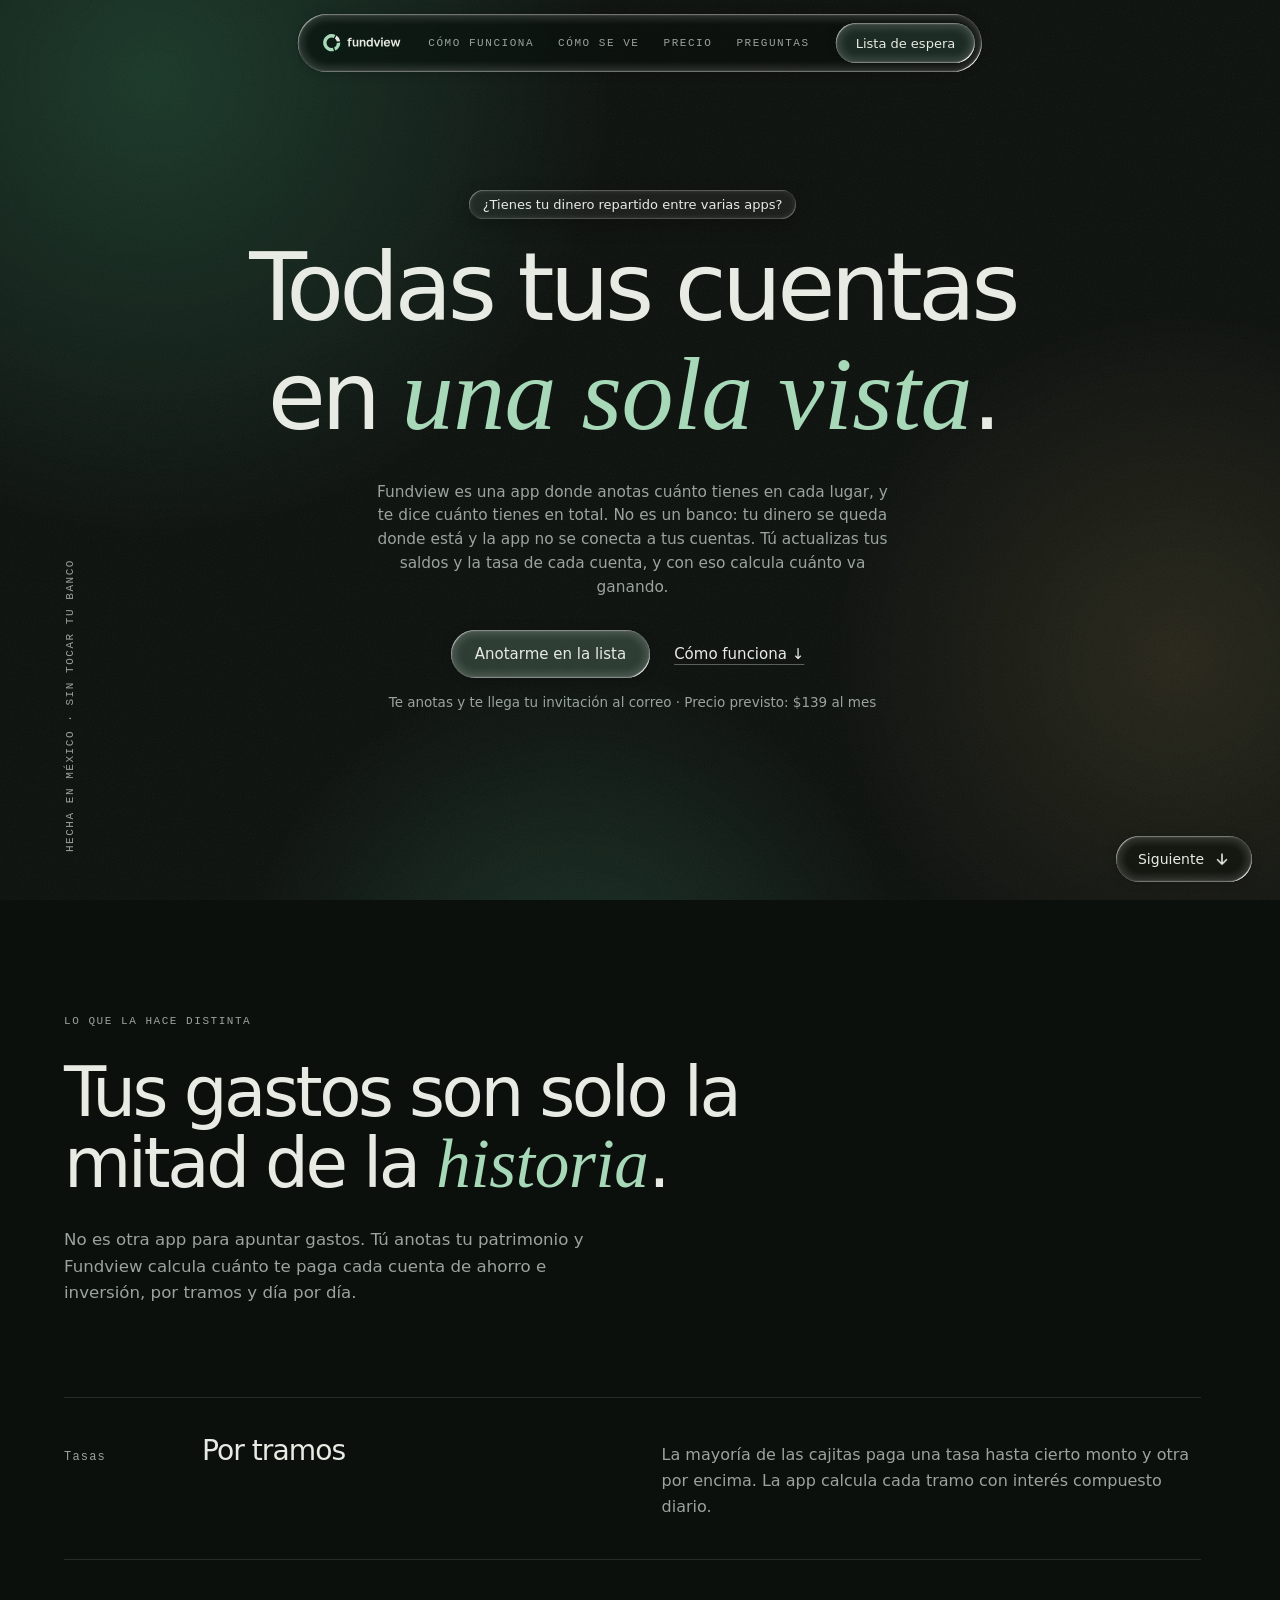
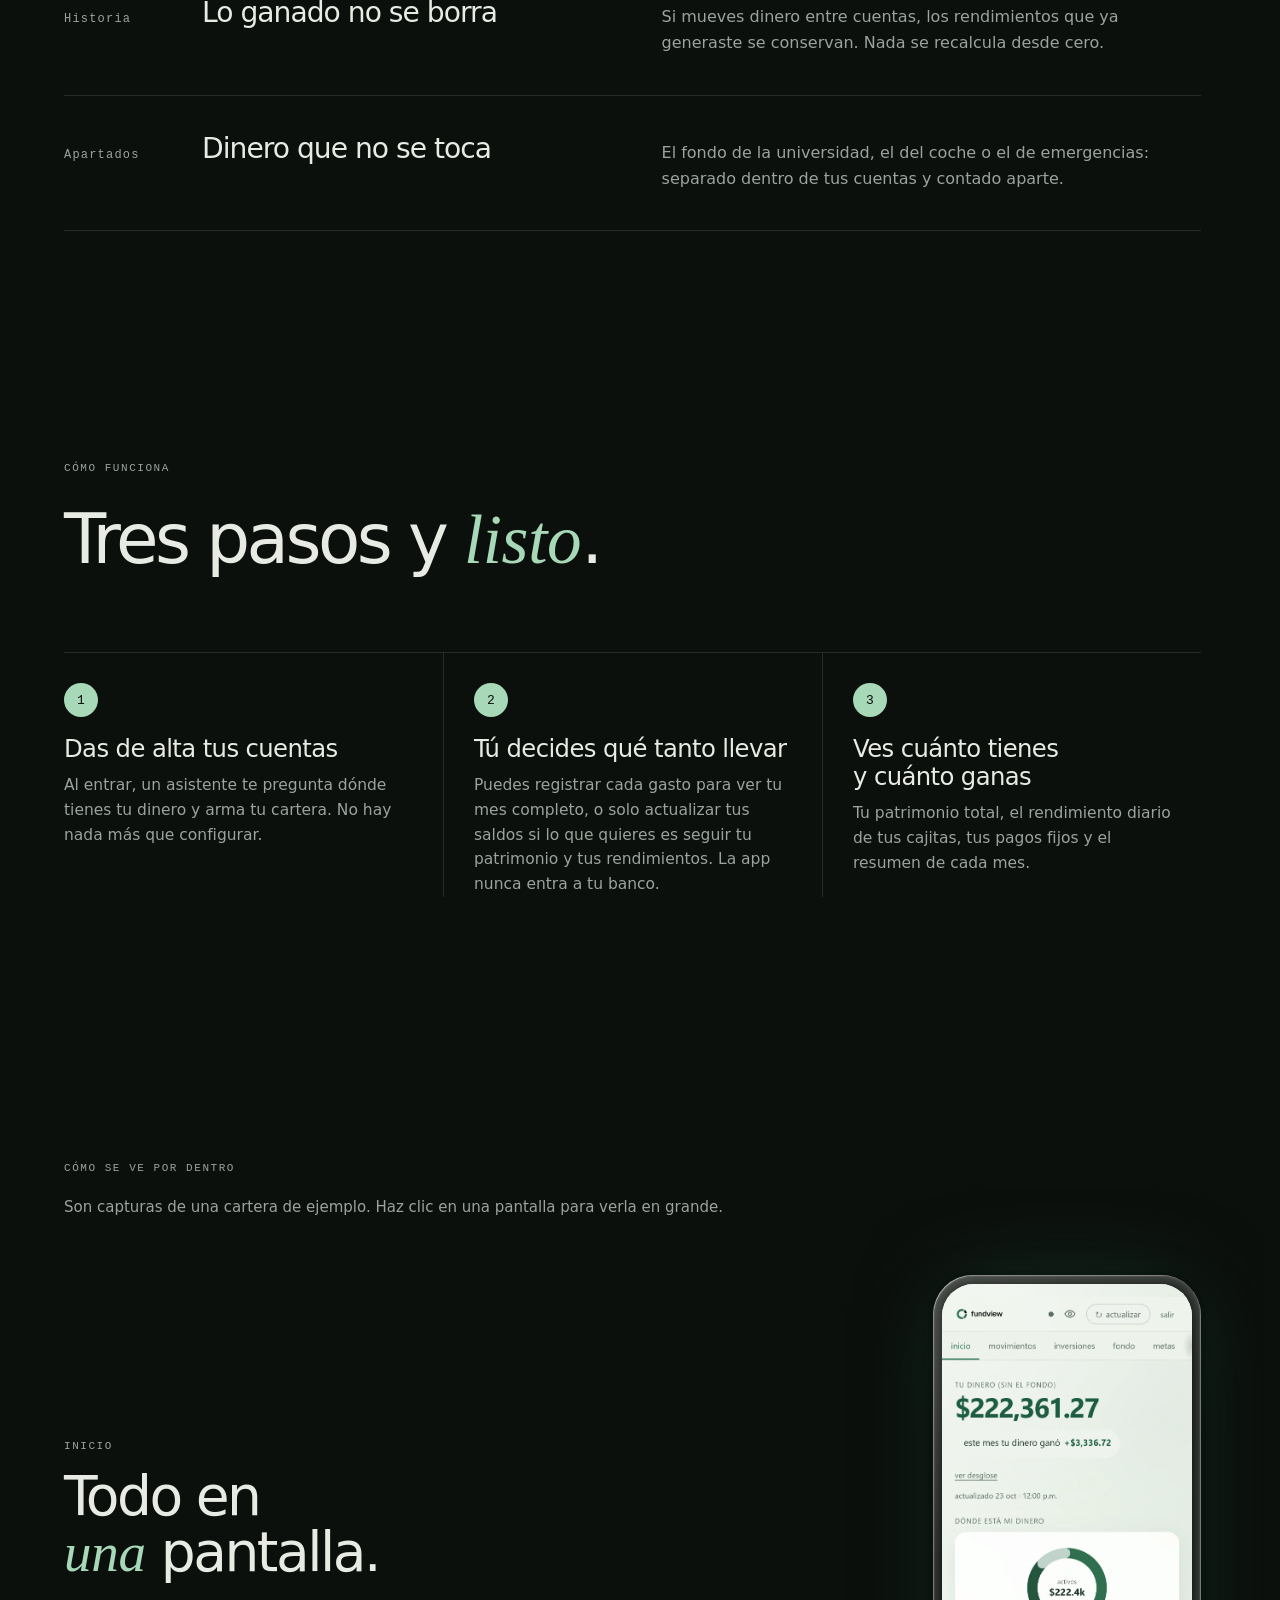
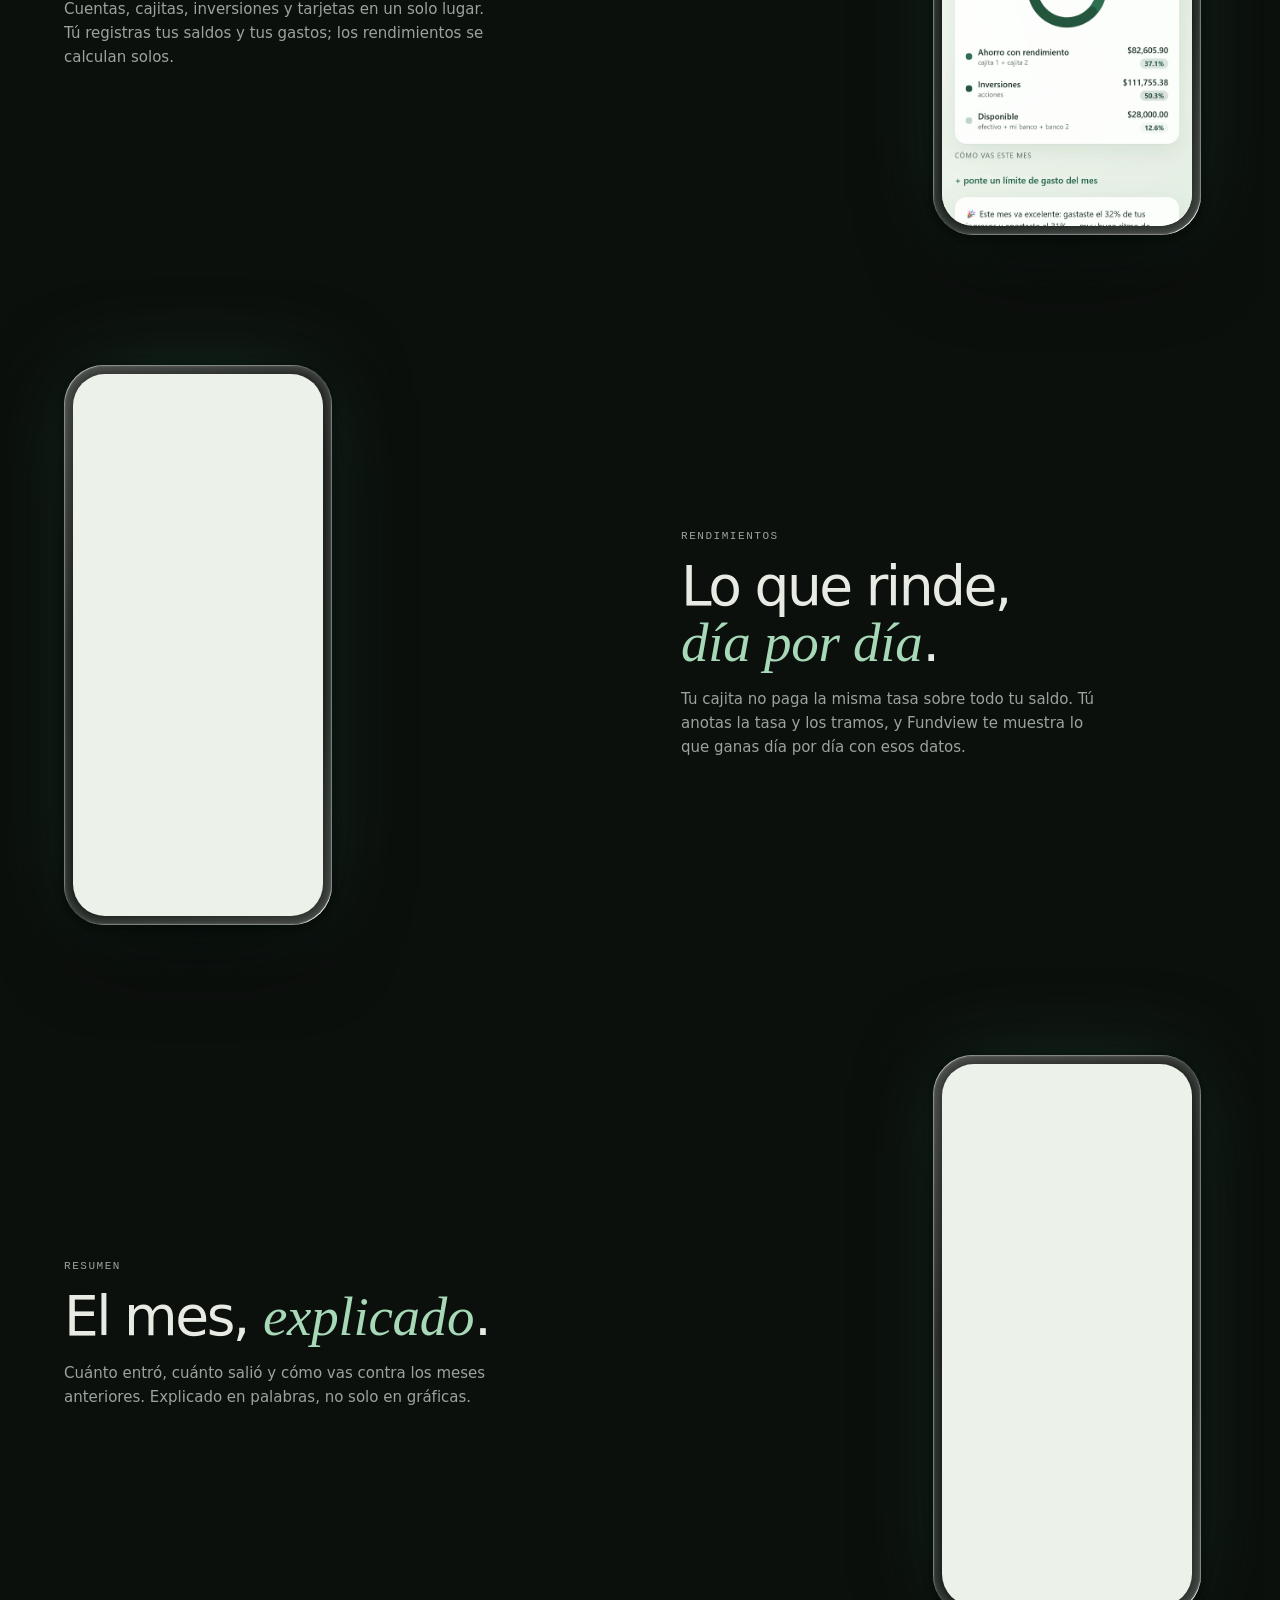
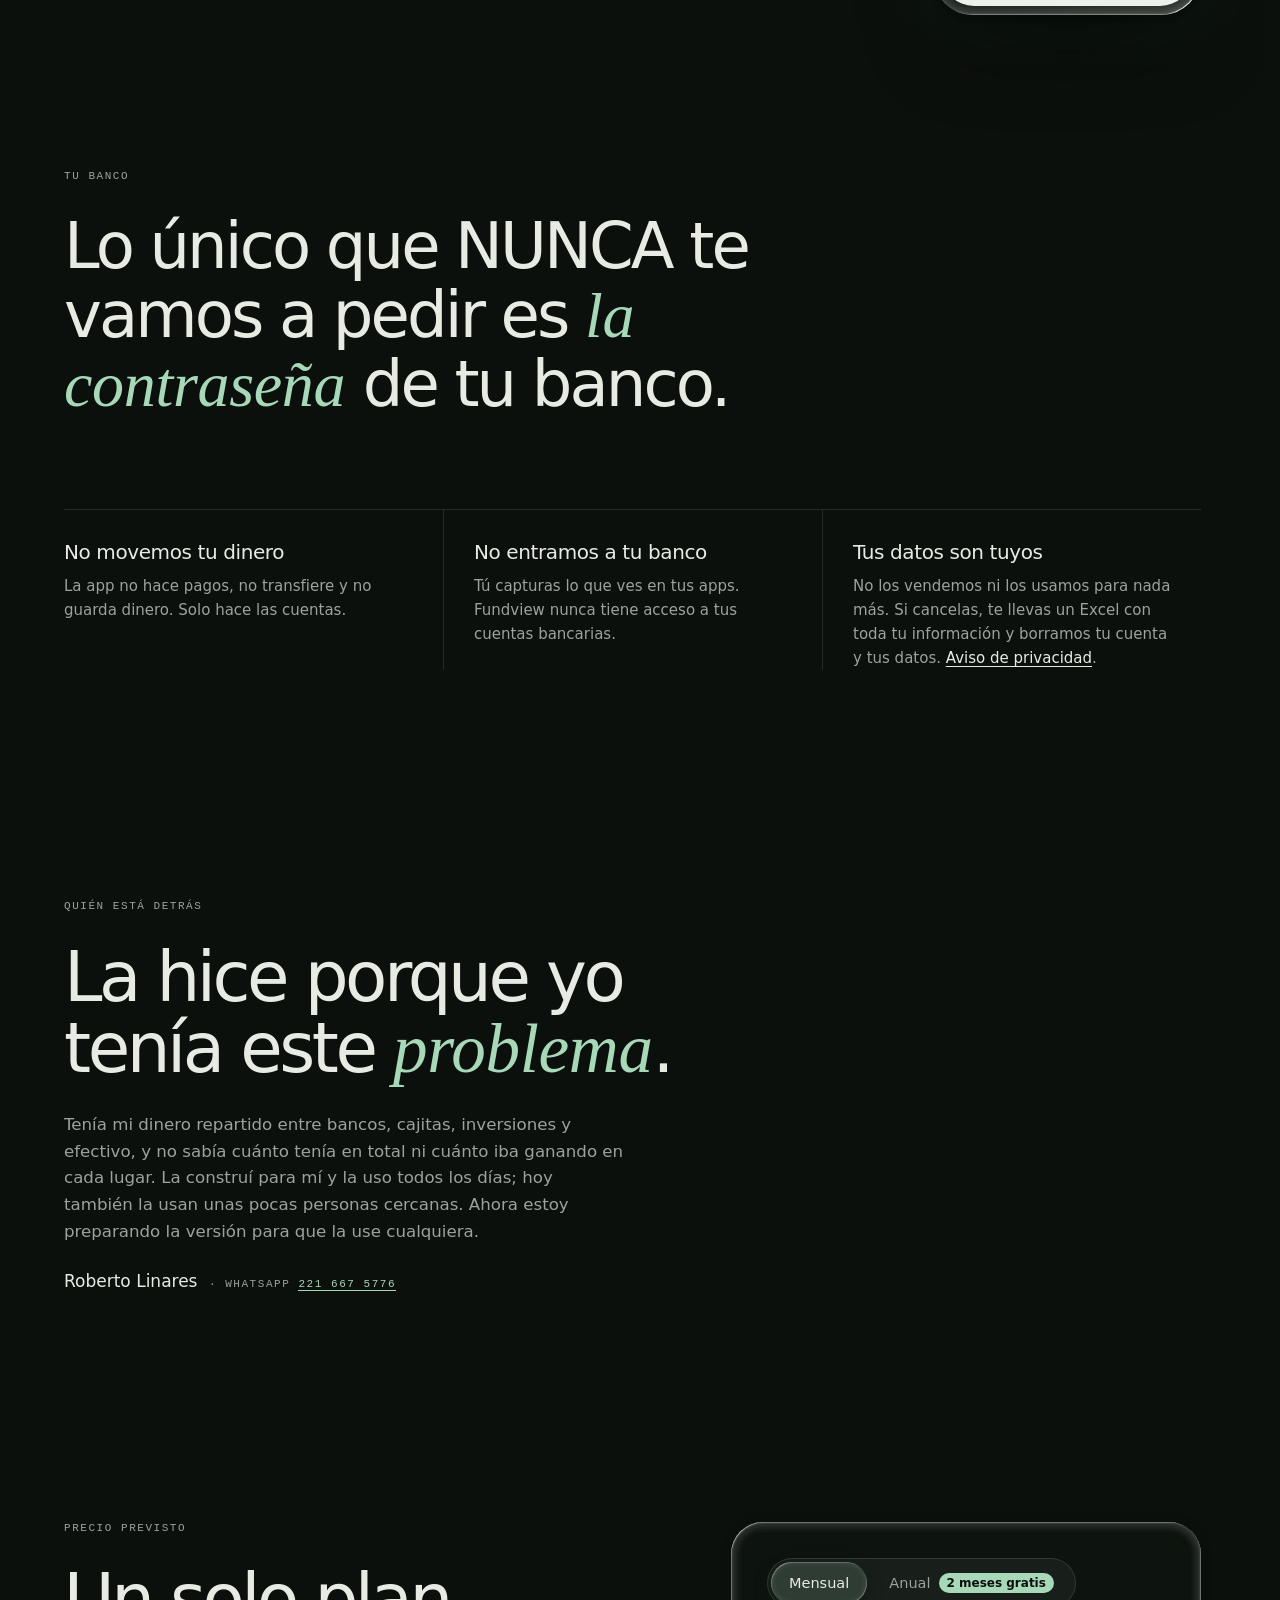
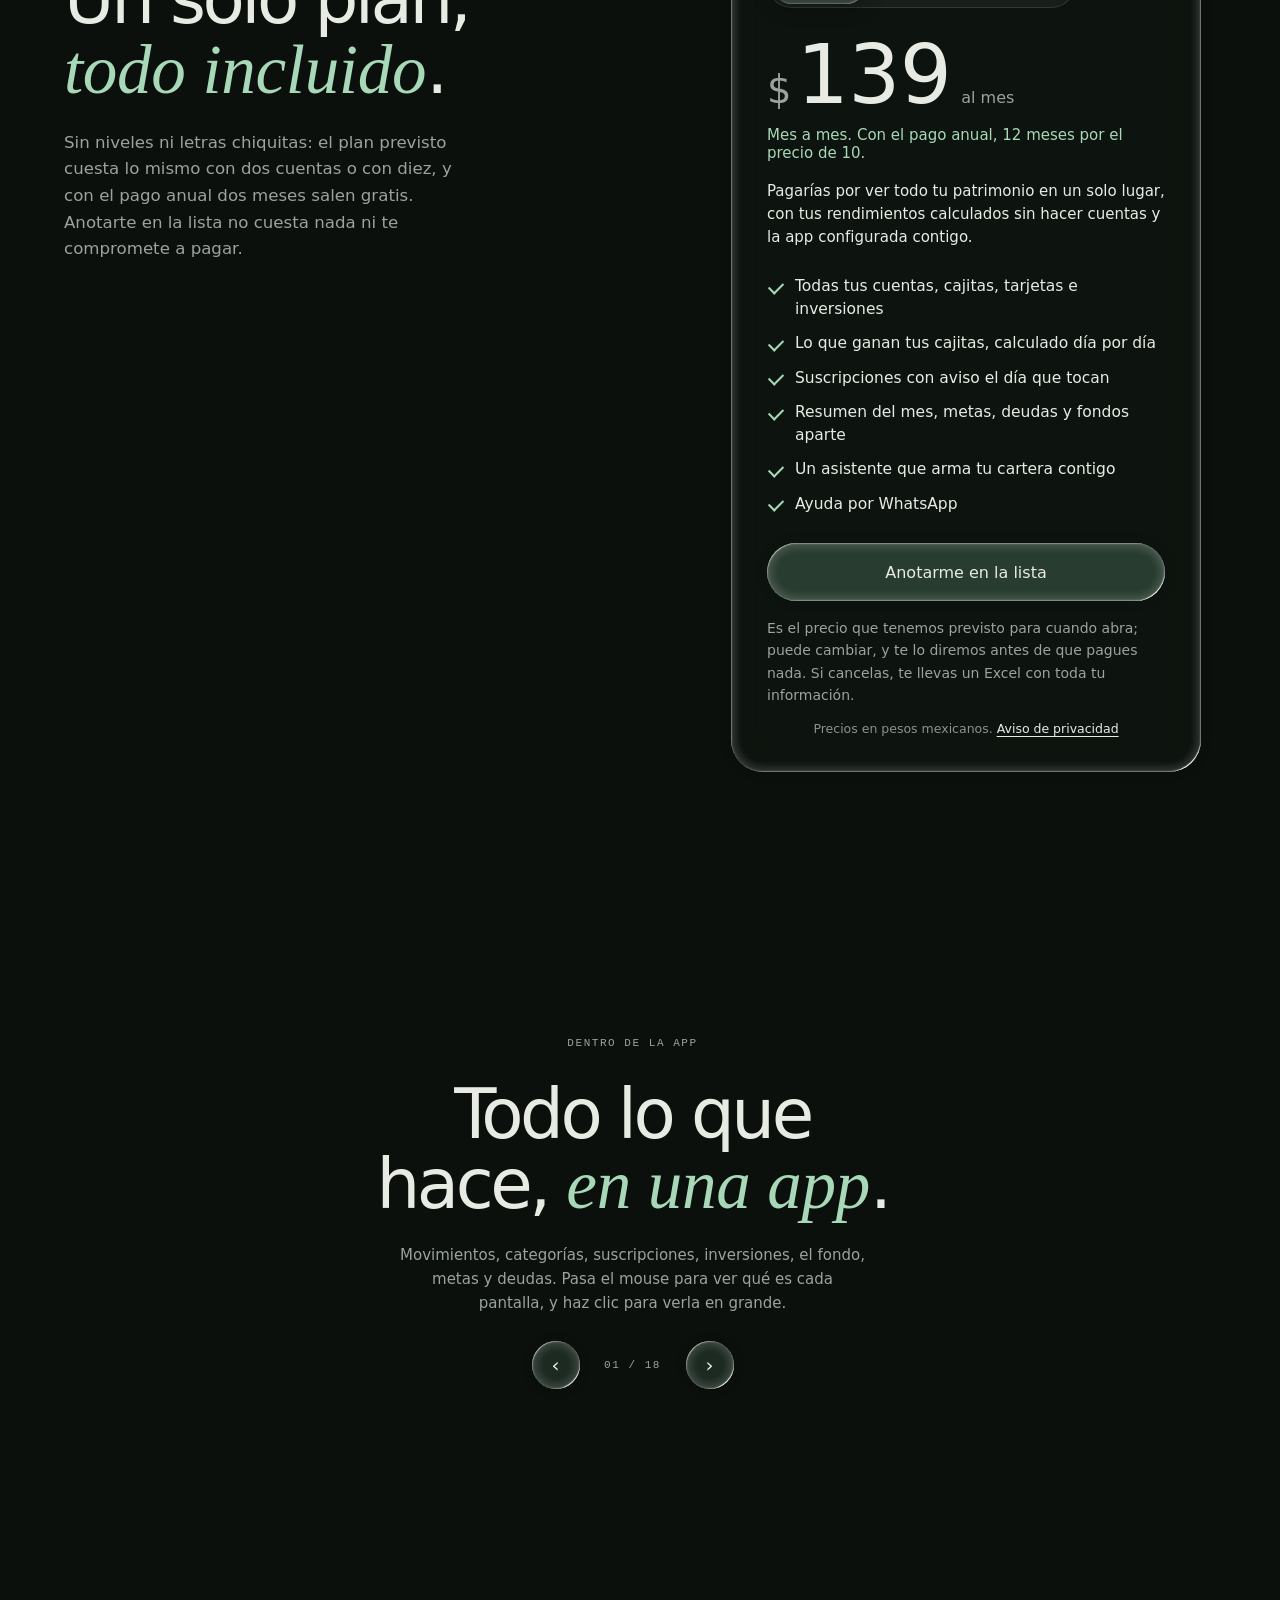
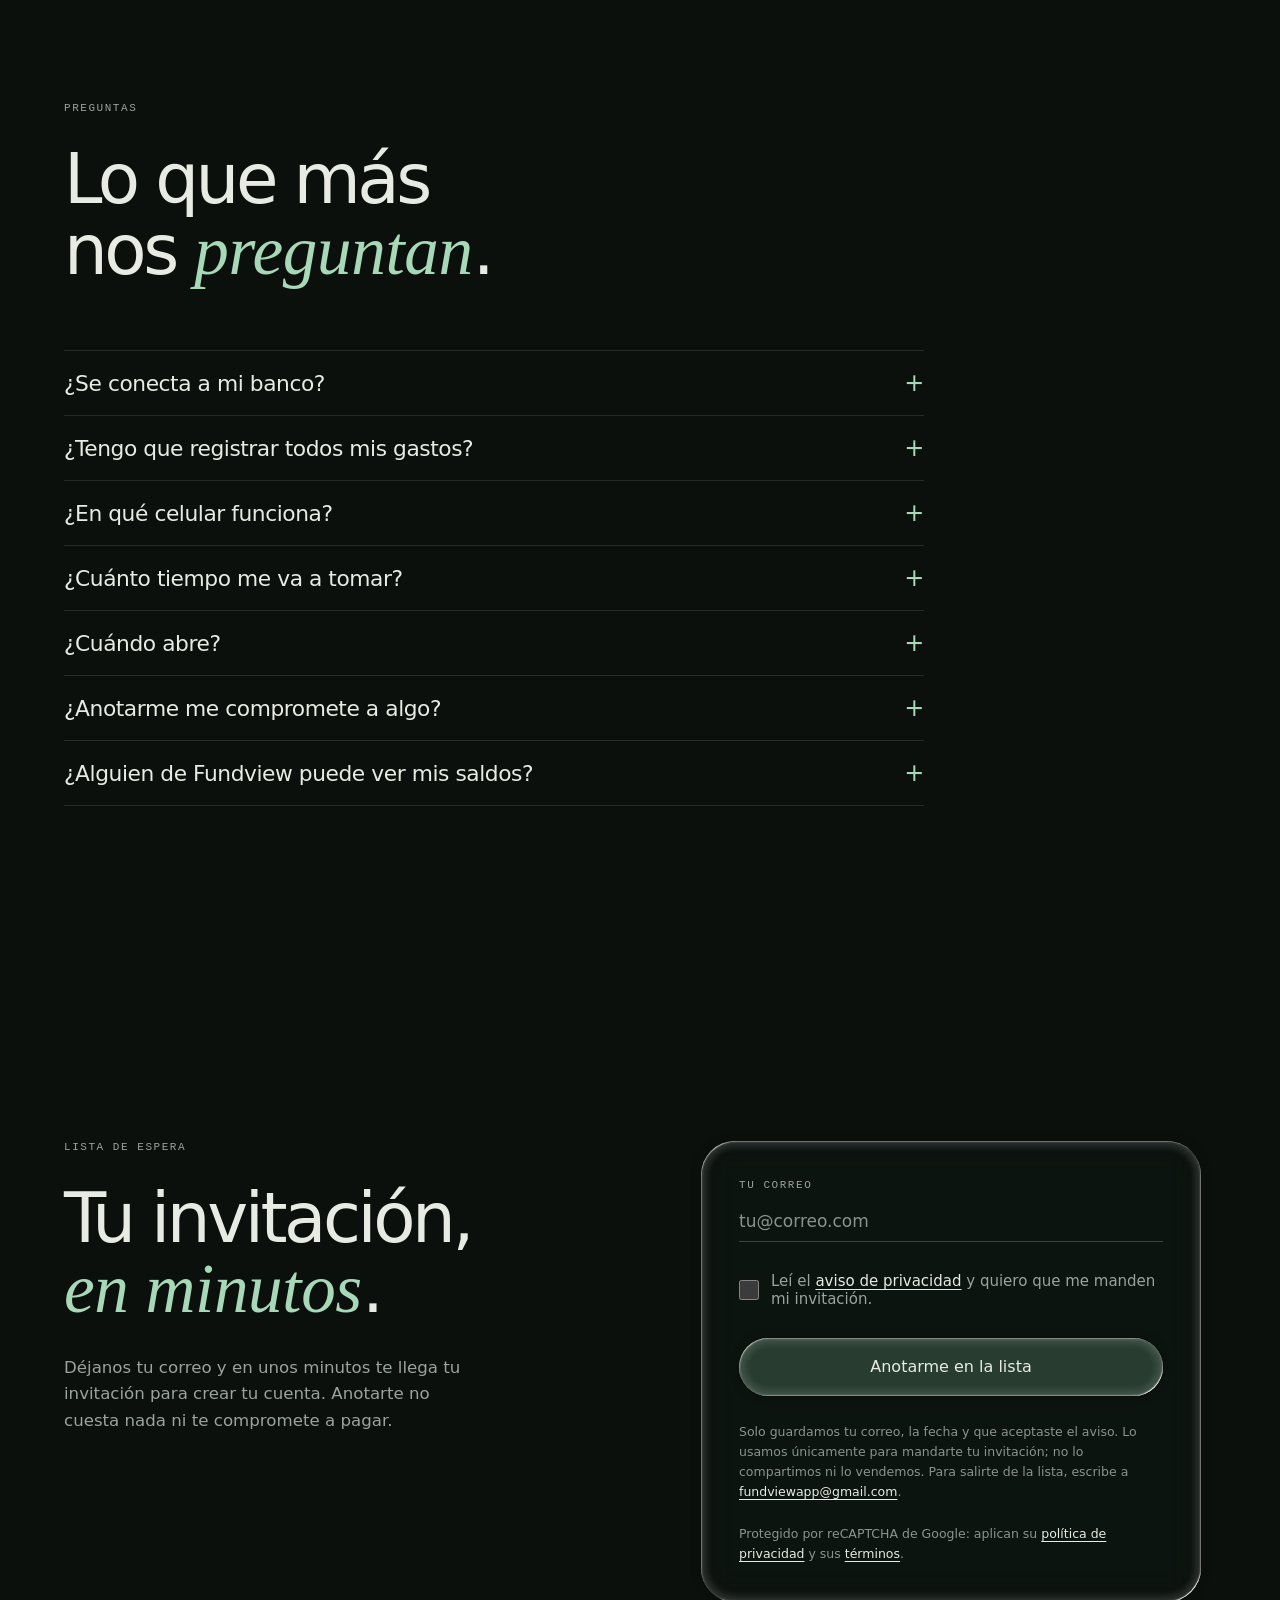
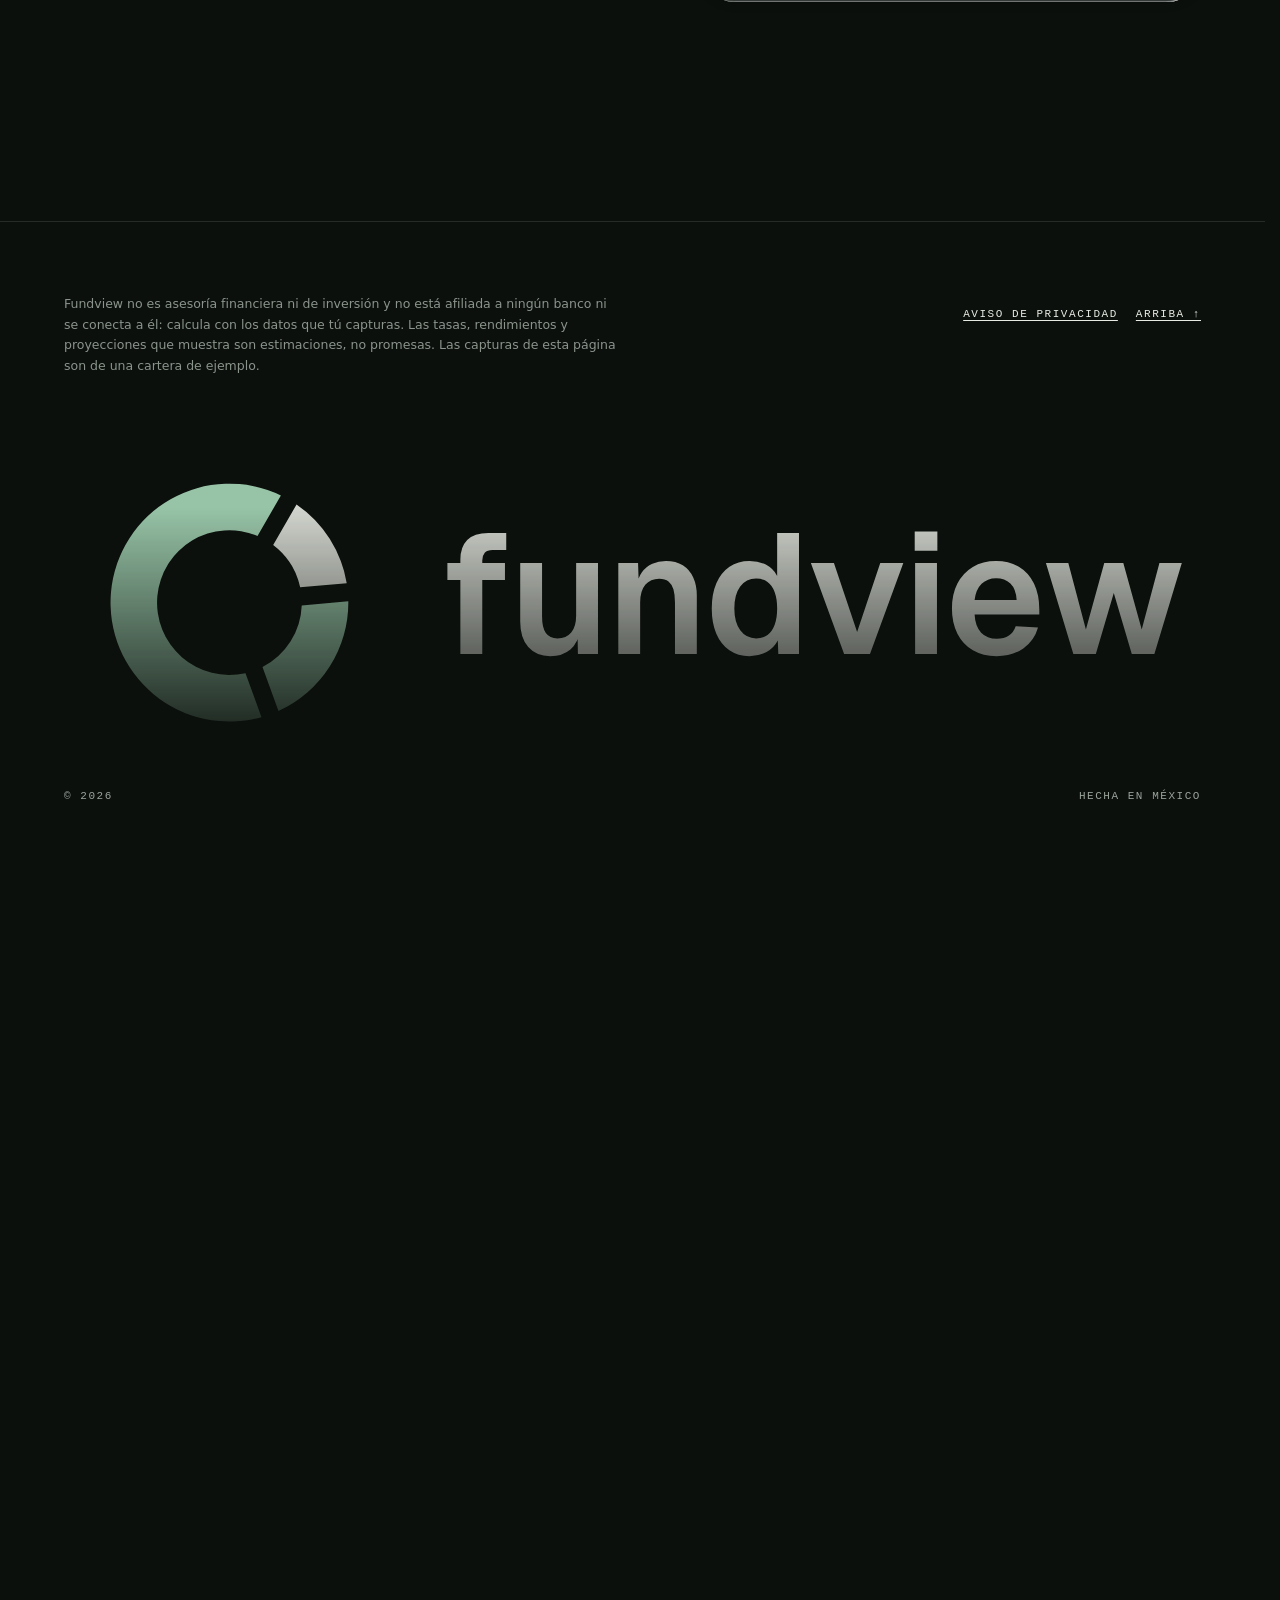
==== commit 0494f444: "reCAPTCHA invisible en la lista: anotarse y responder mandan token de App Check (reCAPTCHA Enterpris" ====
--- a/index.html
+++ b/index.html
@@ -7,7 +7,7 @@
 <meta name="description" content="Tus cuentas, cajitas e inversiones en una sola pantalla, con tu patrimonio total y lo que has ganado. Sin pedirte la contraseña de tu banco.">
 <meta name="theme-color" content="#0c100d">
 <!-- seguridad: solo archivos de este sitio; sin scripts ni estilos en línea -->
-<meta http-equiv="Content-Security-Policy" content="default-src 'none'; script-src 'self'; style-src 'self'; font-src 'self'; img-src 'self' data:; connect-src https://firestore.googleapis.com; worker-src 'none'; object-src 'none'; base-uri 'none'; form-action 'none'">
+<meta http-equiv="Content-Security-Policy" content="default-src 'none'; script-src 'self' https://www.google.com/recaptcha/ https://www.gstatic.com/recaptcha/; frame-src https://www.google.com/recaptcha/ https://recaptcha.google.com/recaptcha/; style-src 'self'; font-src 'self'; img-src 'self' data:; connect-src https://firestore.googleapis.com https://content-firebaseappcheck.googleapis.com https://www.google.com/recaptcha/; worker-src 'none'; object-src 'none'; base-uri 'none'; form-action 'none'">
 <meta name="referrer" content="strict-origin-when-cross-origin">
 <link rel="canonical" href="https://fundview.mx/">
 <!-- la tarjeta que sale al mandar la liga por WhatsApp -->
@@ -298,6 +298,7 @@
         <p class="error" id="f-error" role="alert" hidden></p>
         <button class="liquido vidrio grande" id="f-enviar" type="submit">Anotarme en la lista</button>
         <p class="nota-forma">Solo guardamos tu correo, la fecha y que aceptaste el aviso. Lo usamos únicamente para mandarte tu invitación; no lo compartimos ni lo vendemos. Para salirte de la lista, escribe a <a href="mailto:fundviewapp@gmail.com">fundviewapp@gmail.com</a>.</p>
+        <p class="nota-forma nota-recaptcha">Protegido por reCAPTCHA de Google: aplican su <a href="https://policies.google.com/privacy" target="_blank" rel="noopener">política de privacidad</a> y sus <a href="https://policies.google.com/terms" target="_blank" rel="noopener">términos</a>.</p>
         </div>
         <div class="gracias" id="f-gracias" hidden>
           <h3 id="f-gracias-tit" tabindex="-1">Ya estás en la lista.</h3>
--- a/estilos.css
+++ b/estilos.css
@@ -632,3 +632,6 @@
 .forma-campos{display:flex;flex-direction:column;gap:26px}
 .forma-campos[hidden],.gracias[hidden]{display:none}
 .gracias .boton-texto{background:none;border:0;padding:0;font:inherit;font-size:15px;color:var(--hueso);text-decoration:underline;text-underline-offset:3px;cursor:pointer}
+/* (27-nov-2026) reCAPTCHA invisible: su insignia flotante tapa la pagina; la leyenda de la forma la sustituye, como pide Google */
+.grecaptcha-badge{visibility:hidden!important}
+.nota-recaptcha{margin-top:-4px}
